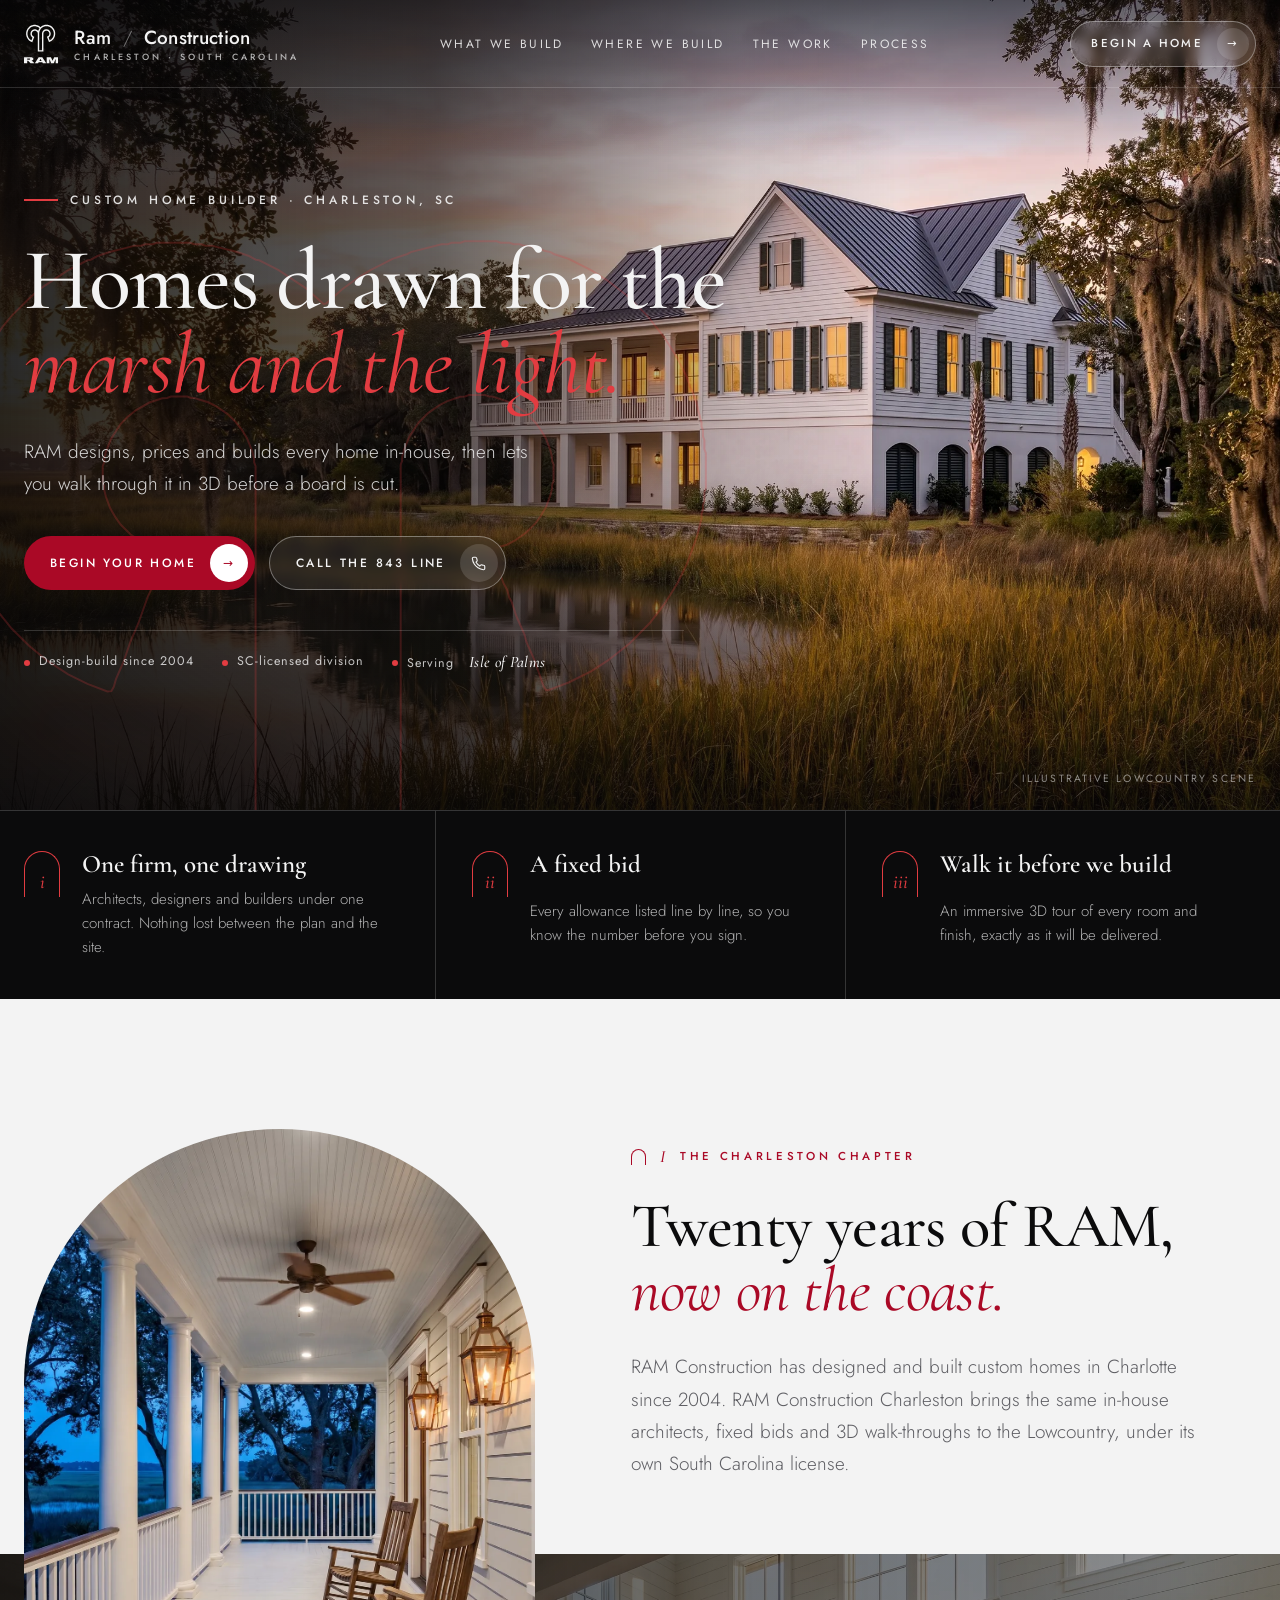
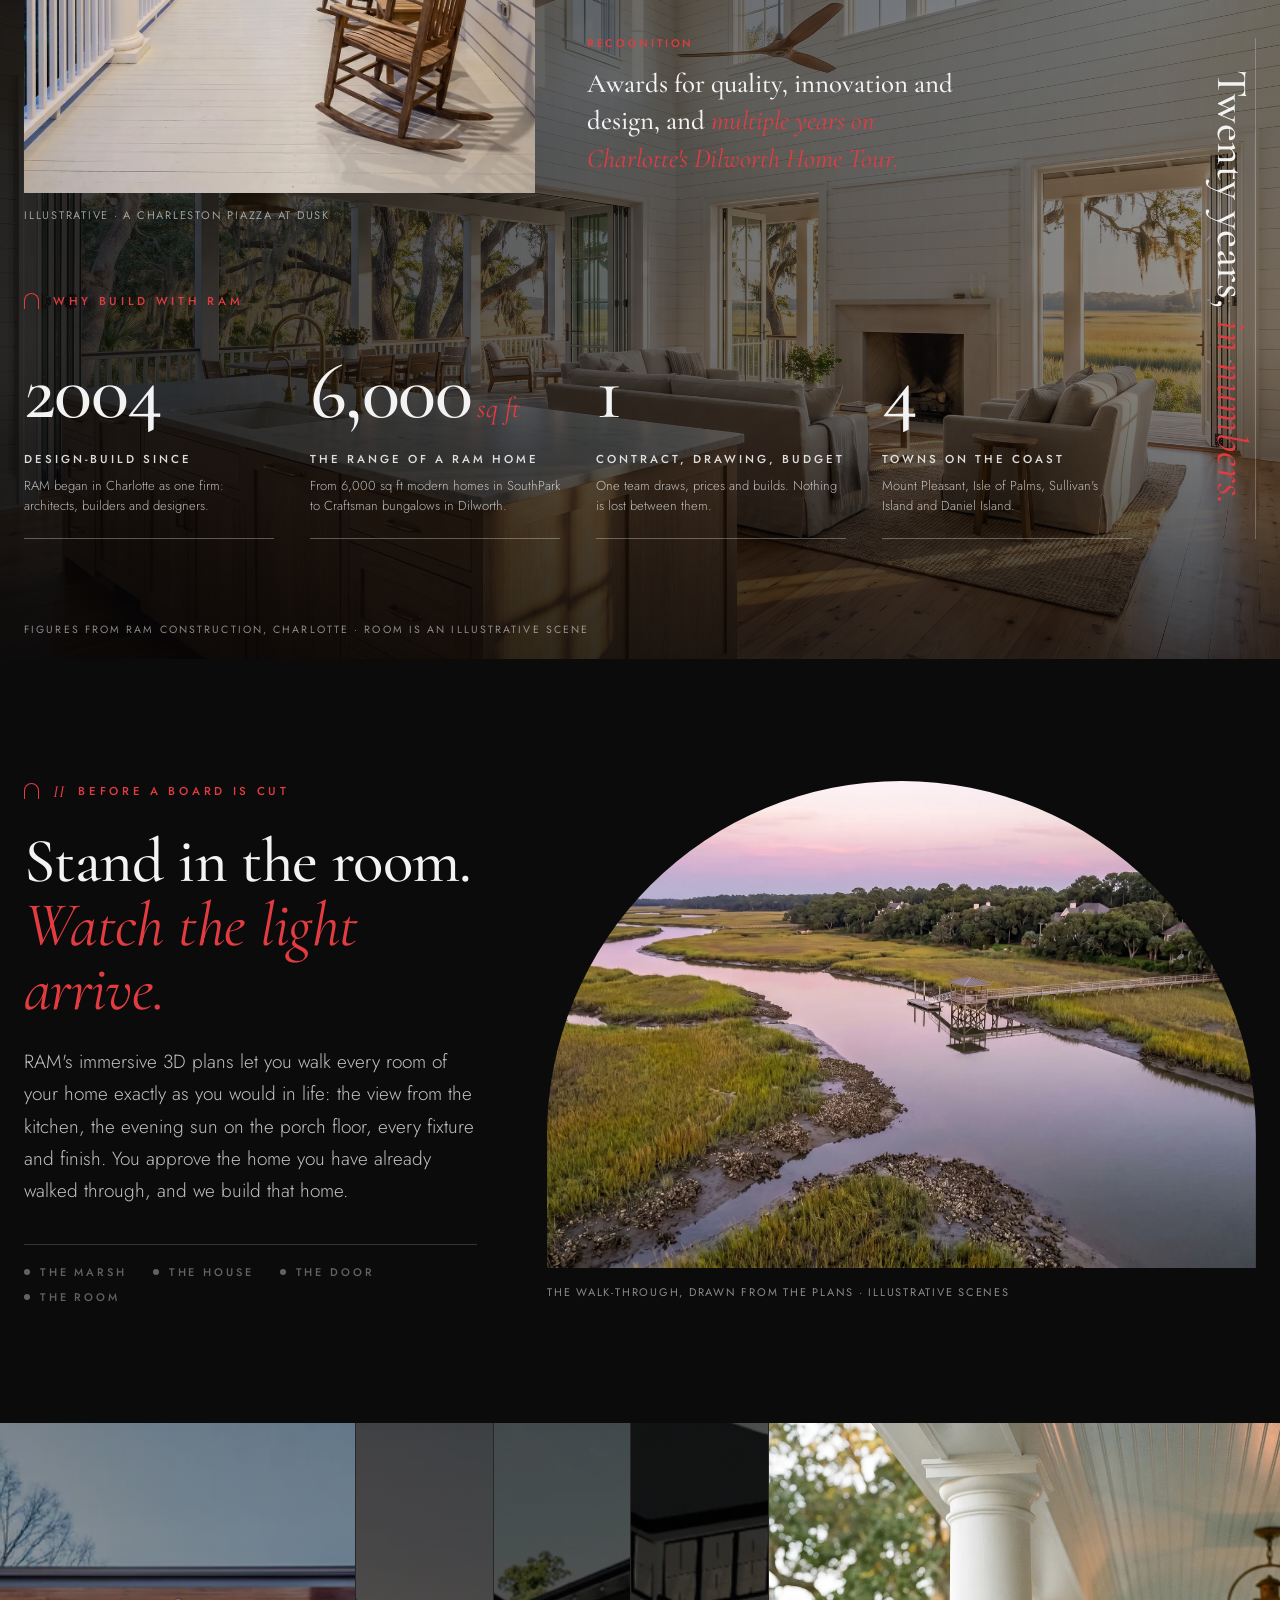
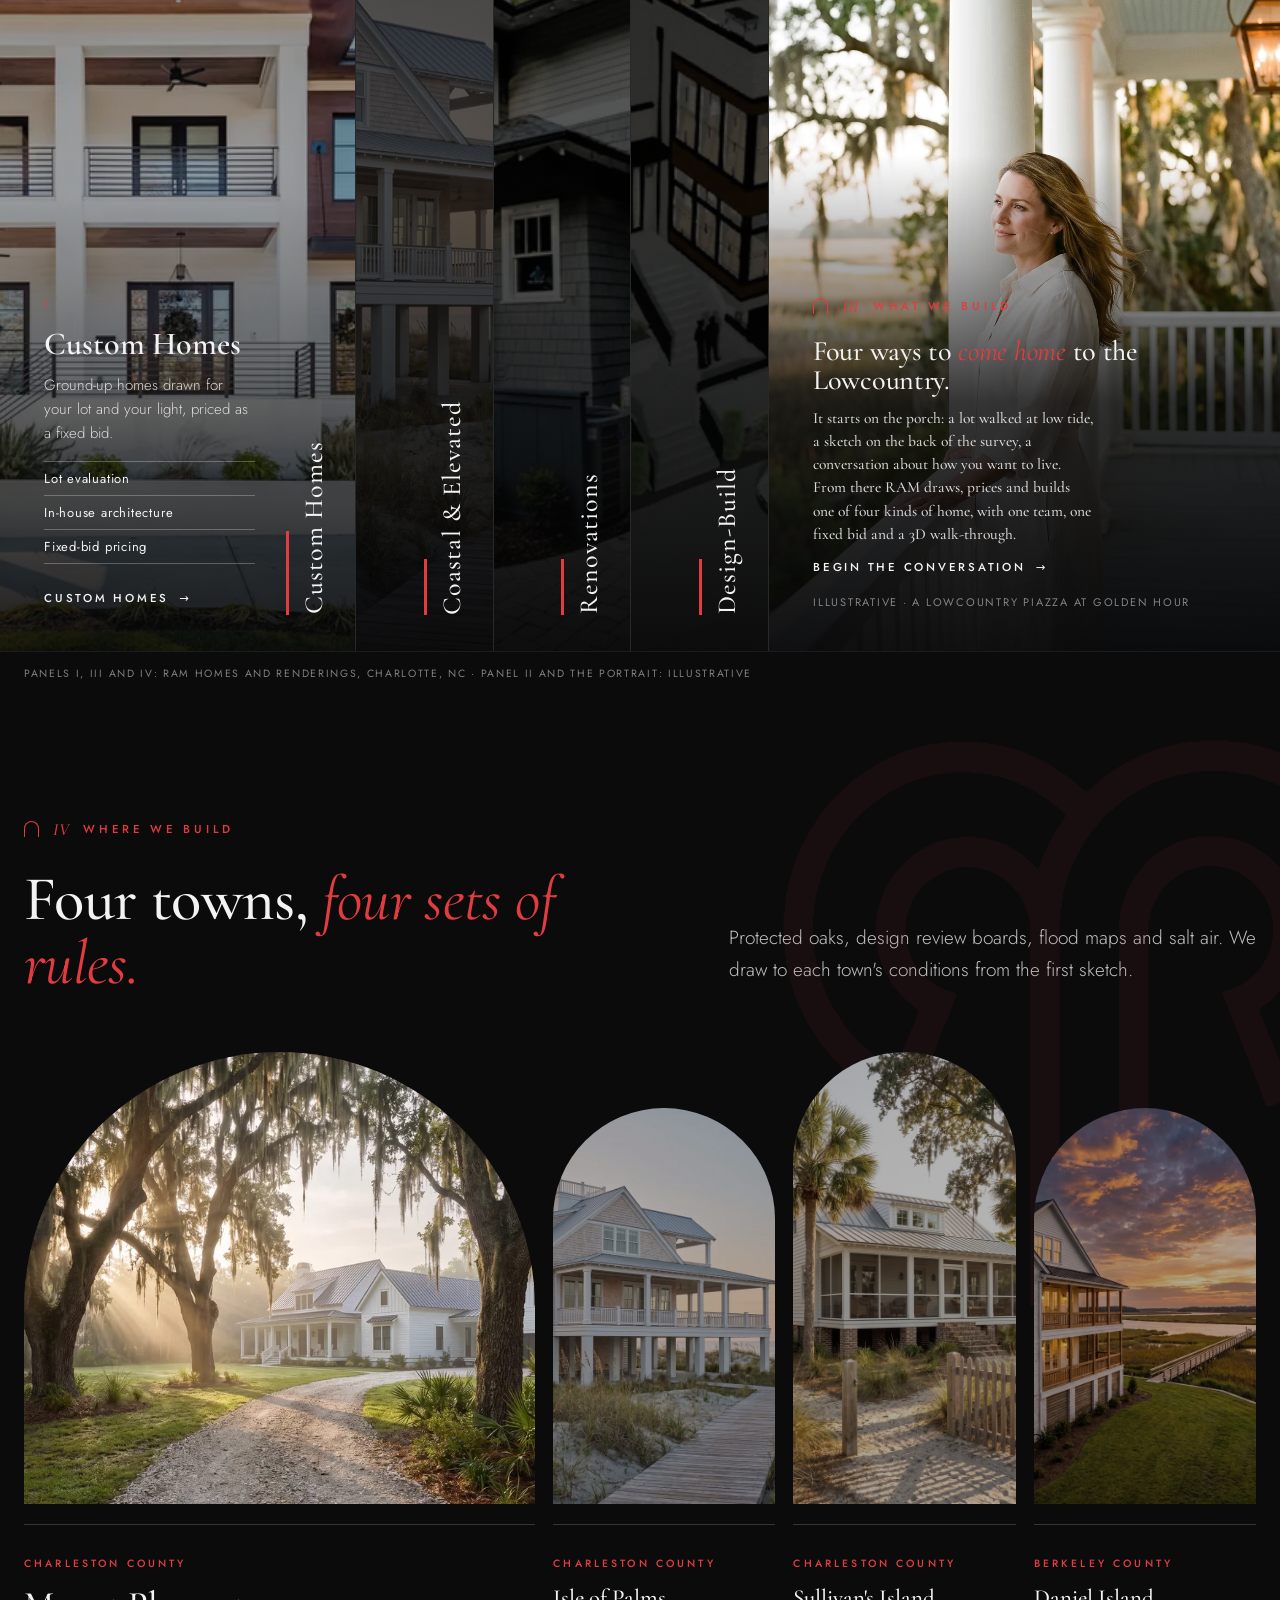
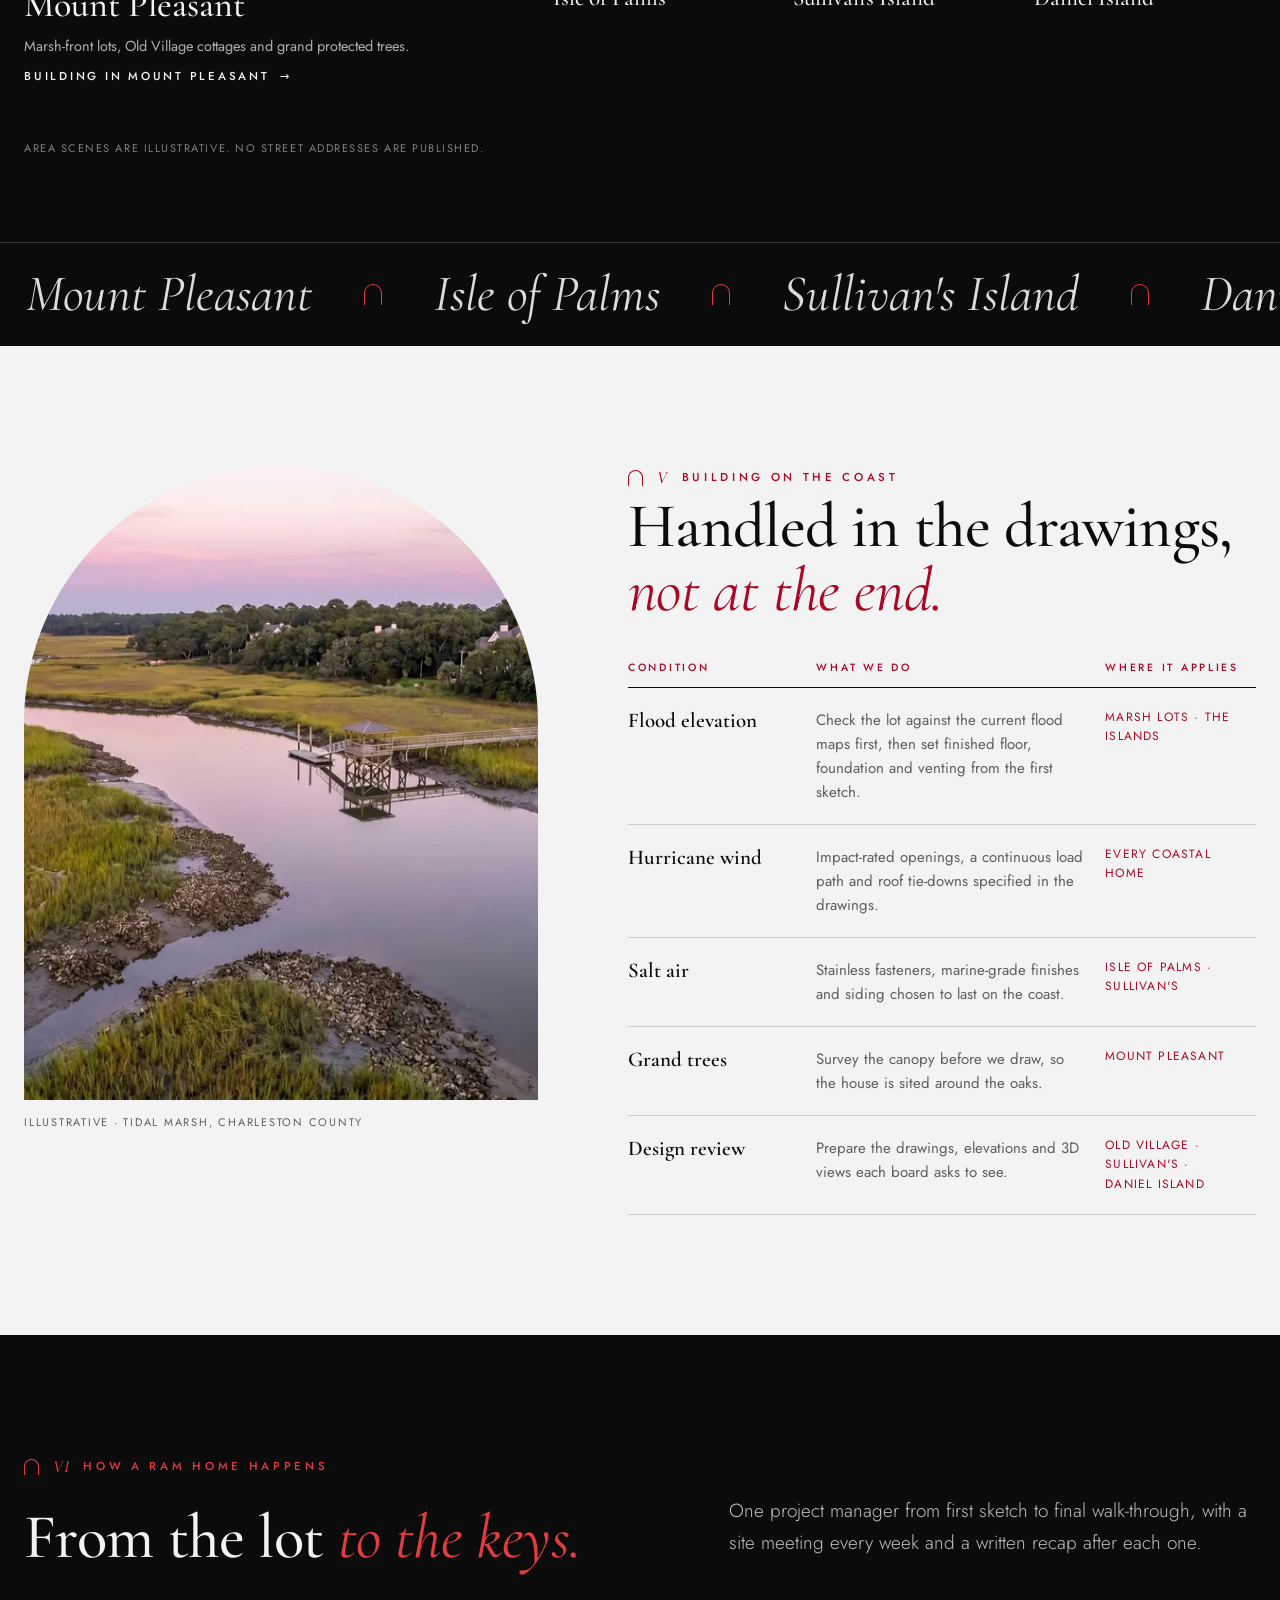
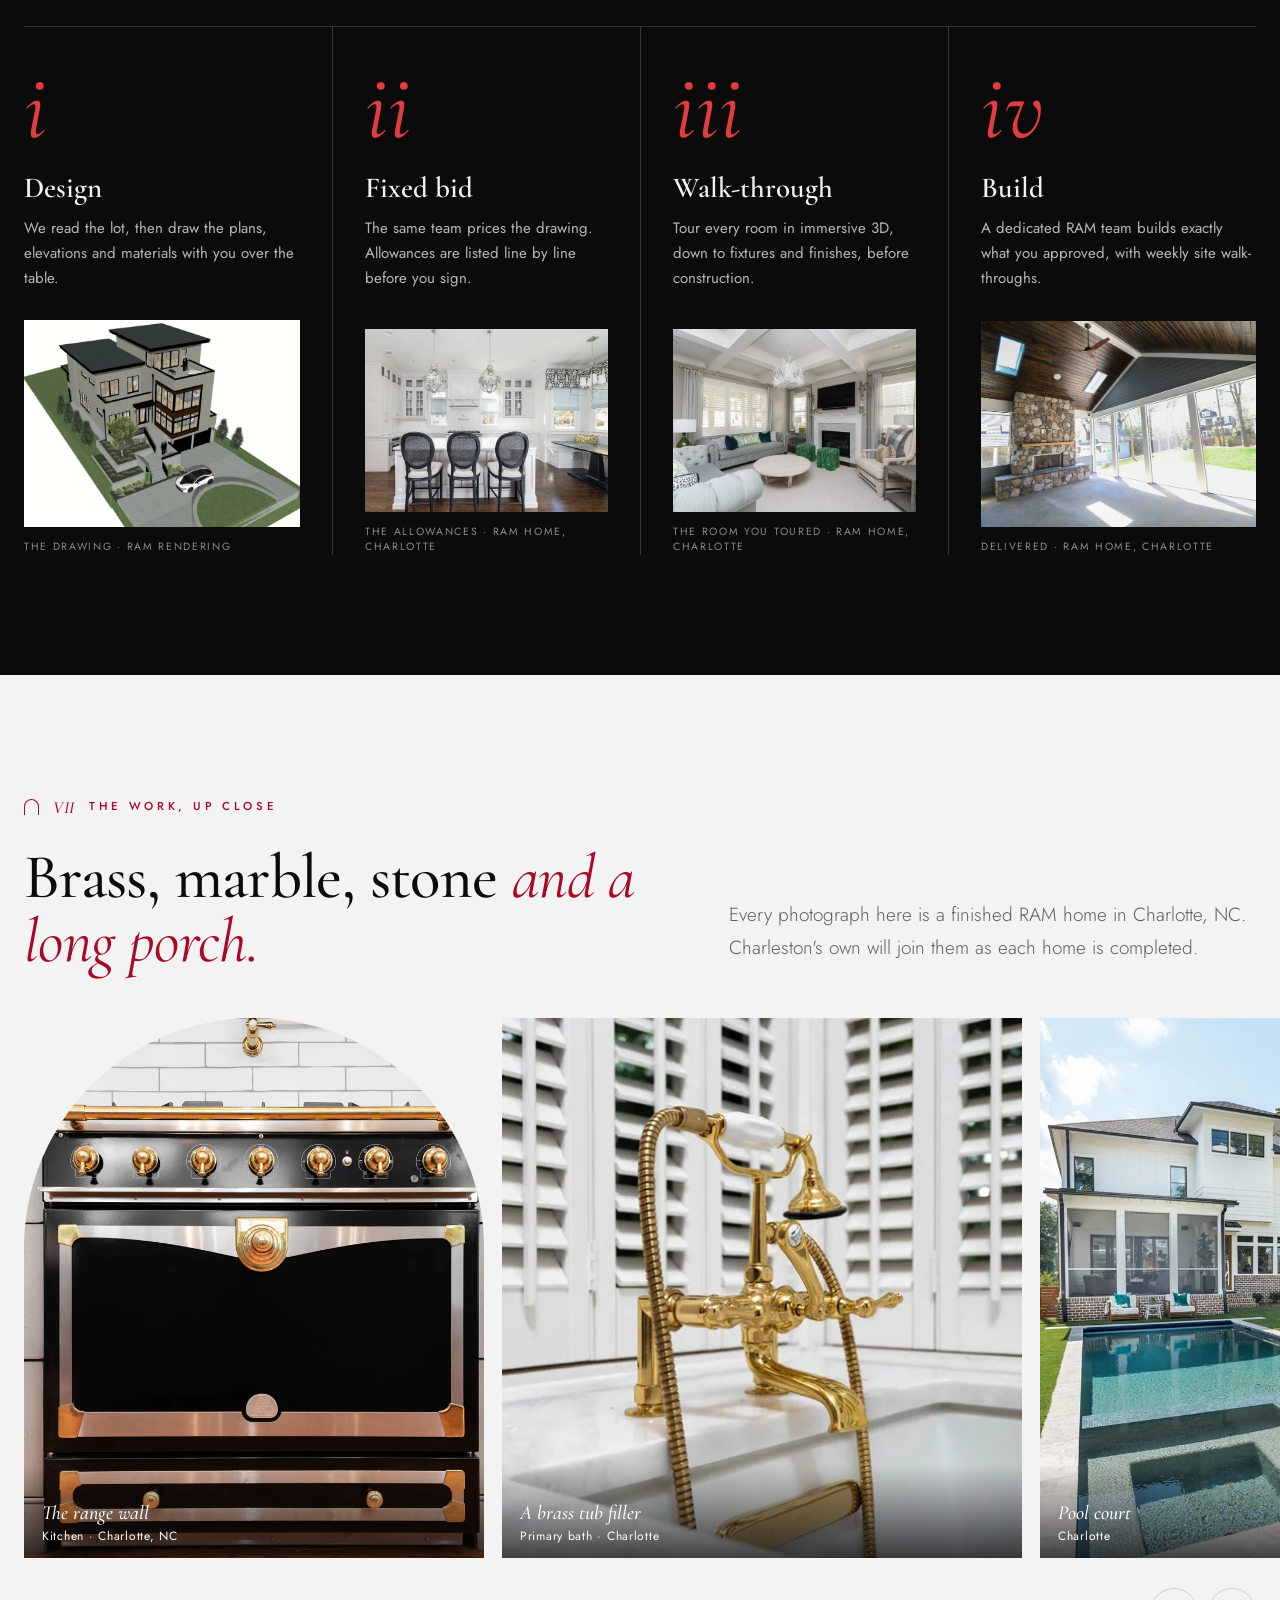
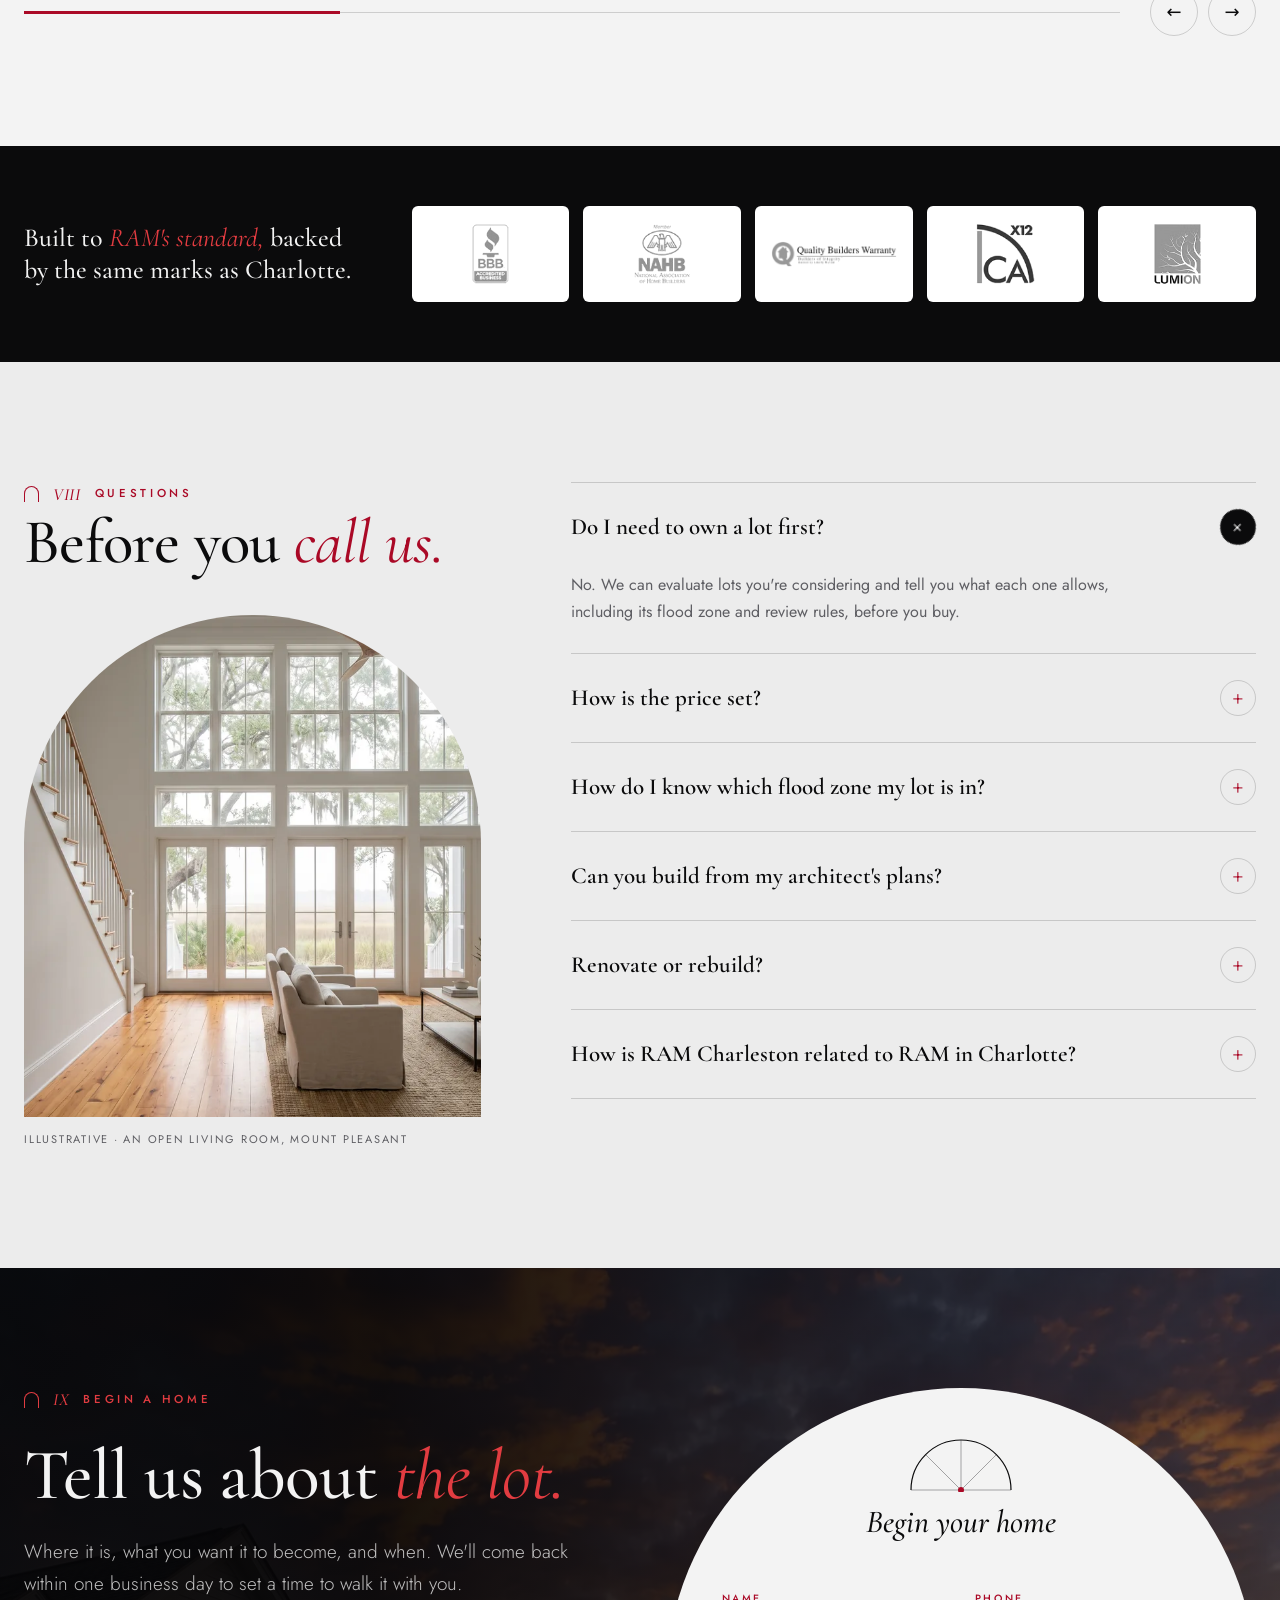
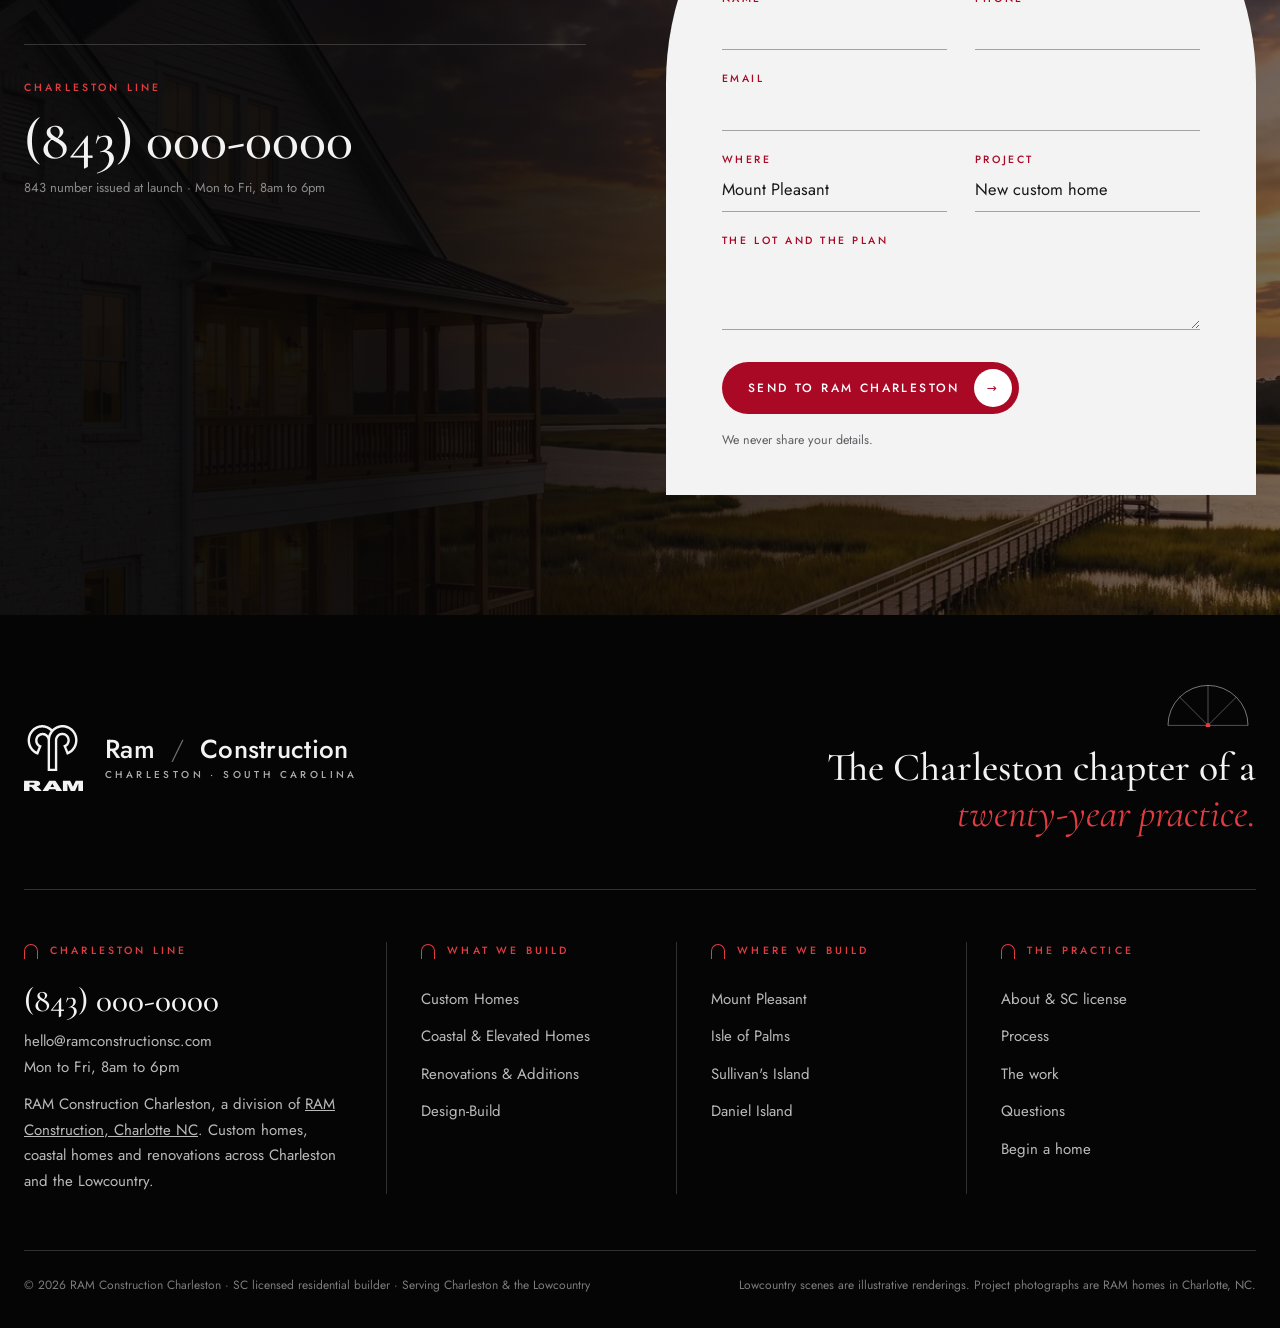
==== index.html @ 656df11b "Revert pass 10: the three-column ledger under the hero is back (pass 09 design)" ====
<!doctype html>
<html lang="en">
<head>
<meta charset="utf-8">
<meta name="viewport" content="width=device-width, initial-scale=1">
<title>Custom Home Builder in Charleston, SC | RAM Construction Charleston</title>
<meta name="description" content="RAM Construction Charleston designs, prices and builds custom homes in-house for Mount Pleasant, Isle of Palms, Sullivan's Island and Daniel Island. Fixed bids and a 3D walk-through before we build.">
<meta property="og:title" content="RAM Construction Charleston · Custom homes drawn for the Lowcountry">
<meta property="og:image" content="img/w/hero-lowcountry-custom-home-marsh-golden-hour-2400.webp">
<link rel="icon" href="img/brand/ram-logo--bw.svg">
<link rel="preconnect" href="https://fonts.googleapis.com">
<link rel="preconnect" href="https://fonts.gstatic.com" crossorigin>
<link href="https://fonts.googleapis.com/css2?family=Cormorant+Garamond:ital,wght@0,500;0,600;1,400;1,500&family=Jost:wght@300;400;500;600&display=swap" rel="stylesheet">
<link rel="preload" as="image" href="img/w/hero-lowcountry-custom-home-marsh-golden-hour-2400.webp" media="(min-width: 800px)">
<script>document.documentElement.classList.add('js')</script>
<style>
/* ── Fanlight II · The Arcade · RAM Construction Charleston (Black + Amber Red) ─────────── */
:root{
  --black:#0B0B0C;
  --black-night:#050506;
  --red:#AA0926;
  --amber:#E23C41;
  --tint:#ECECEC;
  --alabaster:#F3F3F3;
  --ink:#040406;
  --text:#18181A;
  --muted:#5E5E63;
  --rule:rgba(11,11,12,.16);
  --rule-lt:rgba(243,243,243,.18);
  --serif:'Cormorant Garamond',Georgia,serif;
  --sans:'Jost',system-ui,sans-serif;
  --arch:9999px 9999px 0 0;
  --ease:cubic-bezier(.2,.7,.2,1);
  --wrap:min(1320px,calc(100vw - 48px));
}
*{box-sizing:border-box;margin:0;padding:0}
html{scroll-behavior:smooth}
body{background:var(--alabaster);color:var(--text);font:400 17px/1.7 var(--sans);-webkit-font-smoothing:antialiased;overflow-x:hidden}
img{display:block;max-width:100%;height:auto}
a{color:inherit;text-decoration:none}
.wrap{width:var(--wrap);margin-inline:auto}
em,.it{font-family:var(--serif);font-style:italic;font-weight:400}
.arch{border-radius:var(--arch);overflow:hidden;background:#111}
.arch img{width:100%;height:100%;object-fit:cover}

/* folio eyebrow: roman numeral + arch mark */
.eyebrow{display:inline-flex;align-items:center;gap:14px;font:500 11.5px/1 var(--sans);letter-spacing:.32em;text-transform:uppercase;color:var(--red)}
.eyebrow i{font:italic 500 17px/1 var(--serif);letter-spacing:.04em;color:inherit}
.eyebrow::before{content:"";width:13px;height:15px;border:1.5px solid currentColor;border-bottom:0;border-radius:var(--arch)}
.on-dark .eyebrow{color:var(--amber)}
.h2{font:500 clamp(40px,4.9vw,70px)/1.02 var(--serif);letter-spacing:-.01em;color:var(--black)}
.h2 em{color:var(--red)}
.on-dark .h2{color:var(--alabaster)}
.on-dark .h2 em{color:var(--amber)}
.lede{font:300 19px/1.7 var(--sans);color:var(--muted);max-width:52ch}
.on-dark .lede{color:rgba(243,243,243,.78)}
.cap{font:400 11px/1.5 var(--sans);letter-spacing:.16em;text-transform:uppercase;color:var(--muted);margin-top:14px}
.on-dark .cap{color:rgba(243,243,243,.55)}
.sec-head{display:grid;grid-template-columns:1.1fr .9fr;gap:60px;align-items:end;margin-bottom:56px}
.sec-head .h2{margin-top:22px}
.sec-head .lede{justify-self:end;padding-bottom:10px}

/* buttons: pills with a round icon disc */
.btn{display:inline-flex;align-items:center;gap:14px;border-radius:999px;padding:7px 7px 7px 26px;font:500 12px/1 var(--sans);letter-spacing:.2em;text-transform:uppercase;transition:background .35s var(--ease),color .35s var(--ease),border-color .35s var(--ease)}
.btn .disc{display:grid;place-items:center;width:38px;height:38px;border-radius:50%;transition:transform .35s var(--ease)}
.btn:hover .disc{transform:translateX(3px) rotate(-45deg)}
.btn-red{background:var(--red);color:#fff}
.btn-red .disc{background:#fff;color:var(--red)}
.btn-red:hover{background:var(--black)}
.btn-red:hover .disc{color:var(--black)}
.btn-glass{background:rgba(243,243,243,.08);color:var(--alabaster);border:1px solid rgba(243,243,243,.38);backdrop-filter:blur(6px)}
.btn-glass .disc{background:rgba(243,243,243,.14)}
.btn-glass:hover{background:rgba(243,243,243,.18)}
.more{display:inline-flex;align-items:center;gap:10px;font:500 11.5px/1 var(--sans);letter-spacing:.24em;text-transform:uppercase;color:var(--black)}
.more span{transition:transform .3s var(--ease)}
.more:hover span{transform:translateX(4px)}
.on-dark .more{color:var(--alabaster)}

/* ── masthead header: lockup left, nav centre, line + door right; alabaster on scroll ─── */
.hdr{position:fixed;inset:0 0 auto;z-index:50;color:var(--alabaster);transition:background .45s var(--ease),color .45s var(--ease)}
.hdr::before{content:"";position:absolute;inset:0 0 -70px;background:linear-gradient(rgba(5,5,6,.6),transparent);pointer-events:none;transition:opacity .4s}
.hdr::after{content:"";position:absolute;left:0;right:0;bottom:0;height:1px;background:rgba(243,243,243,.16);transition:background .4s}
.hdr.is-solid{background:rgba(243,243,243,.94);backdrop-filter:blur(12px);color:var(--black)}
.hdr.is-solid::before{opacity:0}
.hdr.is-solid::after{background:var(--rule)}
.hdr-row{position:relative;width:var(--wrap);margin:auto;height:88px;display:grid;grid-template-columns:auto 1fr auto;align-items:center;gap:40px;transition:height .4s var(--ease)}
.hdr.is-solid .hdr-row{height:76px}
.lockup{display:flex;align-items:center;gap:16px;color:inherit}
.lockup .mark{height:42px;width:calc(42px * .82);flex:none;fill:currentColor;transition:height .4s var(--ease),width .4s var(--ease)}
.hdr.is-solid .lockup .mark{height:36px;width:calc(36px * .82)}
.lockup .wm{display:flex;flex-direction:column;gap:5px}
.lockup .wm b{font:500 19px/1 var(--sans);letter-spacing:.01em;white-space:nowrap}
.lockup .wm b i{font-style:normal;font-weight:300;opacity:.45;margin:0 .3em}
.lockup .wm small{font:500 9px/1 var(--sans);letter-spacing:.34em;text-transform:uppercase;opacity:.7}
.hdr-nav{display:flex;justify-content:center;gap:34px}
.hdr-nav a{font:400 12px/1 var(--sans);letter-spacing:.2em;text-transform:uppercase;opacity:.88;position:relative;padding:9px 0;white-space:nowrap}
.hdr-nav a::after{content:"";position:absolute;left:0;right:0;bottom:0;height:1px;background:var(--amber);transform:scaleX(0);transform-origin:left;transition:transform .35s var(--ease)}
.hdr-nav a:hover::after{transform:scaleX(1)}
.hdr-cta{display:flex;align-items:center;gap:28px}
.hdr-tel{font:italic 500 21px/1 var(--serif);letter-spacing:.01em;opacity:.92}
.hdr .btn{padding:6px 6px 6px 20px;font-size:11.5px}
.hdr .btn .disc{width:32px;height:32px}
.hdr.is-solid .btn-glass{background:var(--red);color:#fff;border-color:var(--red)}
.hdr.is-solid .btn-glass .disc{background:#fff;color:var(--red)}
.hdr-m{display:none}

/* ── hero ────────────────────────────────────────────────────────────── */
.hero{position:relative;min-height:max(90vh,720px);display:flex;align-items:flex-end;color:var(--alabaster);overflow:hidden;background:var(--black-night)}
.hero-img{position:absolute;inset:0}
.hero-img img{width:100%;height:100%;object-fit:cover;object-position:62% 50%;transform:scale(1.06);animation:drift 28s ease-out forwards}
@keyframes drift{to{transform:scale(1)}}
.hero::after{content:"";position:absolute;inset:0;background:
  linear-gradient(90deg,rgba(5,5,6,.86) 0%,rgba(5,5,6,.62) 34%,rgba(5,5,6,.12) 58%,rgba(5,5,6,0) 70%),
  linear-gradient(0deg,rgba(5,5,6,.66),rgba(5,5,6,0) 42%)}
.hero-horn{position:absolute;left:-4%;bottom:-16%;width:min(760px,60vw);color:var(--amber);opacity:.22;z-index:1;pointer-events:none}
.hero-horn use{fill:none;stroke:currentColor;stroke-width:1.4;vector-effect:non-scaling-stroke}
.js .hero-horn use{stroke-dasharray:2600;stroke-dashoffset:2600;animation:draw 4.2s .6s var(--ease) forwards}
@keyframes draw{to{stroke-dashoffset:0}}
.hero-in{position:relative;z-index:2;width:var(--wrap);margin:auto;padding:150px 0 96px}
.kicker{display:flex;align-items:center;gap:12px;font:500 12px/1.5 var(--sans);letter-spacing:.32em;text-transform:uppercase;color:rgba(243,243,243,.9);margin-bottom:30px}
.kicker::before{content:"";flex:none;width:34px;height:2px;background:var(--amber)}
.hero h1{font:500 clamp(52px,6.8vw,106px)/.97 var(--serif);letter-spacing:-.015em}
.hero h1 em{color:var(--amber);font-weight:400}
.w{display:inline-block}
.js .w{opacity:0;transform:translateY(.45em);animation:rise 1.1s var(--ease) forwards}
@keyframes rise{to{opacity:1;transform:none}}
.hero .lede{margin-top:28px;color:rgba(243,243,243,.86);max-width:46ch}
.hero-cta{display:flex;gap:14px;flex-wrap:wrap;margin-top:36px}
.chips{display:flex;flex-wrap:wrap;gap:10px 28px;margin-top:40px;padding-top:22px;border-top:1px solid var(--rule-lt);max-width:660px}
.chips li{list-style:none;font:400 12.5px/1.4 var(--sans);letter-spacing:.08em;color:rgba(243,243,243,.8);display:flex;align-items:baseline;gap:9px}
.chips li::before{content:"";width:6px;height:6px;border-radius:50%;background:var(--amber);align-self:center}
.cyc{display:inline-grid;margin-left:6px}
.cyc b{grid-area:1/1;font:italic 500 16px/1.2 var(--serif);letter-spacing:.02em;color:var(--alabaster);transition:opacity .45s var(--ease),transform .45s var(--ease)}
.cyc b.out{opacity:0;transform:translateY(-.5em)}
.cyc b.in{opacity:0;transform:translateY(.5em);transition:none}
.hero-note{position:absolute;right:24px;bottom:26px;z-index:2;font:400 10.5px/1 var(--sans);letter-spacing:.2em;text-transform:uppercase;color:rgba(243,243,243,.55)}

/* ── the ledger welded to the hero base: three facts, hairlines, no boxes ─────────── */
.ledger{background:var(--black);color:var(--alabaster);border-top:1px solid var(--rule-lt)}
.ledger-row{display:grid;grid-template-columns:repeat(3,1fr)}
.ledger-item{padding:40px 40px 40px 36px;display:grid;grid-template-columns:auto 1fr;gap:8px 22px;border-left:1px solid var(--rule-lt)}
.ledger-item:first-child{border-left:0;padding-left:0}
.ledger-item .mk{grid-row:span 2;width:36px;height:46px;border:1px solid var(--amber);border-bottom:0;border-radius:var(--arch);display:grid;place-items:end center;padding-bottom:6px;font:italic 500 19px/1 var(--serif);color:var(--amber)}
.ledger-item h3{font:600 25px/1.1 var(--serif);color:var(--alabaster)}
.ledger-item p{font:300 15px/1.6 var(--sans);color:rgba(243,243,243,.72)}

/* ── the chapter: the piazza hangs from the alabaster into the open-room band ── */
.chapter{background:var(--alabaster);position:relative}
.chapter-top{padding:130px 0 0}
.chapter-grid{display:grid;grid-template-columns:.9fr 1.1fr;gap:96px;align-items:start}
.chapter-art{position:relative;z-index:3;margin:0 0 -270px}
.chapter-art .arch{aspect-ratio:3/3.9}
.chapter-art .cap{color:rgba(243,243,243,.6)}
.chapter-copy{padding-top:16px;padding-bottom:70px}
.chapter .h2{margin:22px 0 28px}

/* ── the band: recognition, four figures and a vertical title on an open room ─── */
.chapter-band{position:relative;color:var(--alabaster);background:var(--black-night);overflow:hidden}
.band-img{position:absolute;inset:0}
.band-img img{width:100%;height:100%;object-fit:cover;object-position:60% 62%}
.chapter-band::after{content:"";position:absolute;inset:0;background:linear-gradient(90deg,rgba(5,5,6,.82) 0%,rgba(5,5,6,.6) 48%,rgba(5,5,6,.42) 100%),linear-gradient(0deg,rgba(5,5,6,.55),rgba(5,5,6,0) 45%)}
.band-in{position:relative;z-index:2;width:var(--wrap);margin:auto;display:grid;grid-template-columns:.9fr 1.1fr auto;grid-template-rows:auto auto;gap:0 70px;padding:84px 0 120px}
.band-pull{grid-column:2;grid-row:1;margin-left:26px;padding-bottom:112px;max-width:30ch;font:500 clamp(24px,2.1vw,30px)/1.4 var(--serif);color:var(--alabaster)}
.band-pull em{color:var(--amber)}
.band-pull span{display:block;font:500 11px/1 var(--sans);letter-spacing:.24em;text-transform:uppercase;color:var(--amber);margin-bottom:16px}
.band-figs{grid-column:1/3;grid-row:2;min-width:0}
.band-figs .eyebrow{margin-bottom:44px}
.figs{display:grid;grid-template-columns:repeat(4,1fr);gap:44px 36px}
.fig{padding-bottom:22px;border-bottom:1px solid rgba(243,243,243,.32)}
.fig b{display:block;font:500 clamp(58px,6.2vw,94px)/1 var(--serif);letter-spacing:-.02em;color:var(--alabaster);white-space:nowrap}
.fig b i{font:italic 400 .36em/1 var(--serif);color:var(--amber);margin-left:.22em;letter-spacing:0}
.fig span{display:block;margin-top:18px;font:500 11.5px/1.5 var(--sans);letter-spacing:.26em;text-transform:uppercase;color:rgba(243,243,243,.9)}
.fig small{display:block;margin-top:8px;font:300 13px/1.55 var(--sans);color:rgba(243,243,243,.74)}
.numbers-title{grid-column:3;grid-row:1/3;display:flex;align-items:center;justify-content:center;writing-mode:vertical-rl;transform:rotate(180deg);padding-left:6px;border-right:1px solid rgba(243,243,243,.25)}
.numbers-title p{font:500 clamp(34px,3.4vw,50px)/1.08 var(--serif);letter-spacing:.01em;color:var(--alabaster);max-height:100%;text-align:center}
.numbers-title p em{color:var(--amber)}
.numbers-src{position:absolute;left:calc((100vw - var(--wrap))/2);bottom:24px;z-index:2;font:400 10.5px/1 var(--sans);letter-spacing:.2em;text-transform:uppercase;color:rgba(243,243,243,.55)}

/* ── services · the arcade on the tint ───────────────────────────────── */
.services{background:var(--black);padding:0;position:relative}
.svc-acc{display:flex;height:clamp(640px,92svh,920px);background:var(--black);overflow:hidden}
.svc-pane{position:relative;flex:1;min-width:0;overflow:hidden;border-left:1px solid rgba(243,243,243,.12);transition:flex 1.1s var(--ease);color:var(--alabaster);display:block}
.svc-pane:first-child{border-left:0}
.svc-pane.is-open{flex:2.6}
.svc-pane>img{position:absolute;inset:0;width:100%;height:100%;object-fit:cover;filter:brightness(.42) saturate(.85);transform:scale(1.06);transition:filter .9s var(--ease),transform 1.4s var(--ease)}
.svc-pane.is-open>img{filter:brightness(.8) saturate(1);transform:scale(1)}
.svc-pane::after{content:"";position:absolute;inset:0;background:linear-gradient(0deg,rgba(5,5,6,.88) 0%,rgba(5,5,6,.2) 55%,rgba(5,5,6,.3) 100%);pointer-events:none}
.svc-tag{position:absolute;right:28px;top:32px;bottom:36px;z-index:2;display:flex;align-items:flex-end;gap:12px;pointer-events:none}
.svc-tag::before{content:"";width:3px;height:56px;background:var(--amber);align-self:flex-end;transition:height .5s var(--ease)}
.svc-pane.is-open .svc-tag::before{height:84px}
.svc-tag b{writing-mode:vertical-rl;transform:rotate(180deg);font:500 26px/1 var(--serif);letter-spacing:.04em;white-space:nowrap;color:var(--alabaster)}
.svc-body{position:absolute;left:44px;right:100px;bottom:40px;z-index:2;max-width:360px;opacity:0;transform:translateY(14px);transition:opacity .55s var(--ease) .3s,transform .55s var(--ease) .3s}
.svc-pane.is-open .svc-body{opacity:1;transform:none}
.svc-body .n{font:italic 500 15px/1 var(--serif);color:var(--amber)}
.svc-body h3{font:600 32px/1.1 var(--serif);margin-top:10px}
.svc-body p{font:300 15px/1.6 var(--sans);color:rgba(243,243,243,.84);margin:12px 0 16px}
.svc-body ul{list-style:none;border-top:1px solid rgba(243,243,243,.28);margin-bottom:18px}
.svc-body li{font:400 13px/1 var(--sans);letter-spacing:.06em;padding:10px 0;border-bottom:1px solid rgba(243,243,243,.28)}
.svc-body .more{color:var(--alabaster)}
.svc-face{position:relative;flex:0 0 40%;margin:0;overflow:hidden;color:var(--alabaster);border-left:1px solid rgba(243,243,243,.12)}
.svc-face>img{position:absolute;inset:0;width:100%;height:100%;object-fit:cover;object-position:50% 0%}
.svc-face::after{content:"";position:absolute;inset:0;background:linear-gradient(0deg,rgba(5,5,6,.95) 0%,rgba(5,5,6,.8) 30%,rgba(5,5,6,.35) 46%,rgba(5,5,6,0) 60%)}
.svc-face figcaption{position:absolute;left:44px;right:44px;bottom:40px;z-index:2}
.svc-face .h2{font-size:clamp(28px,2.2vw,32px);margin:14px 0 12px;color:var(--alabaster)}
.svc-face .h2 em{color:var(--amber)}
.svc-face .eyebrow{color:var(--amber)}
.svc-face p{font:500 15.5px/1.5 var(--serif);color:rgba(243,243,243,.88);max-width:40ch}
.svc-face .more{color:var(--alabaster);margin-top:16px}
.svc-face .cap{display:block;margin-top:14px;color:rgba(243,243,243,.5)}
.svc-src{margin:0;padding:14px 24px 16px;font:400 10.5px/1.5 var(--sans);letter-spacing:.16em;text-transform:uppercase;color:rgba(243,243,243,.5);border-top:1px solid rgba(243,243,243,.08)}

/* ── the window · a walk-through drawn in four beats (black) ─────────── */
.window{background:var(--black);padding:120px 0;color:var(--alabaster);position:relative;overflow:hidden}
.window-grid{display:grid;grid-template-columns:.78fr 1.22fr;gap:70px;align-items:center}
.window .h2{margin:22px 0 24px}
.beats{list-style:none;display:flex;flex-wrap:wrap;gap:14px 26px;margin-top:36px;padding-top:22px;border-top:1px solid var(--rule-lt)}
.beats li{font:500 11px/1 var(--sans);letter-spacing:.26em;text-transform:uppercase;color:rgba(243,243,243,.38);display:flex;align-items:center;gap:10px}
.beats li::before{content:"";width:6px;height:6px;border-radius:50%;background:currentColor}
.pane{margin:0}
.pane-arch{position:relative;aspect-ratio:16/11;border-radius:var(--arch);overflow:hidden;background:#000;isolation:isolate}
.pane-arch .beat,.pane-arch .doors,.pane-arch .dip,.pane-video{position:absolute;inset:0}
.pane-arch .beat img{width:100%;height:100%;object-fit:cover}
.beat{opacity:0;will-change:transform,opacity}
.b-marsh{opacity:1;transform-origin:50% 55%}
.b-marsh img{object-position:50% 48%}
.b-house{transform-origin:64% 46%}
.b-house img{object-position:62% 50%}
.b-room{transform-origin:50% 55%}
.b-room img{object-position:55% 50%}
.doors{opacity:0;display:flex}
.doors span{flex:1;background:linear-gradient(90deg,#0a0a0b,#17171a);position:relative}
.doors .dl{box-shadow:inset -1px 0 0 rgba(226,60,65,.75)}
.doors .dr{box-shadow:inset 1px 0 0 rgba(226,60,65,.75)}
.doors span::after{content:"";position:absolute;top:50%;width:3px;height:46px;margin-top:-23px;border-radius:2px;background:rgba(243,243,243,.3)}
.doors .dl::after{right:18px}.doors .dr::after{left:18px}
.dip{background:#000;opacity:0;pointer-events:none}
.pane-video{width:100%;height:100%;object-fit:cover;opacity:0;transition:opacity .8s}
.pane.has-video .pane-video{opacity:1}
.pane.has-video .beat,.pane.has-video .doors,.pane.has-video .dip{display:none}
.pane .cap{margin-top:16px}
/* the sequence, 16 s: the marsh opens · push in to the house · the door · the room */
.js .b-marsh{animation:bMarsh 16s var(--ease) infinite}
.js .b-house{animation:bHouse 16s var(--ease) infinite}
.js .doors{animation:bDoors 16s linear infinite}
.js .doors .dl{animation:bDoorL 16s var(--ease) infinite}
.js .doors .dr{animation:bDoorR 16s var(--ease) infinite}
.js .b-room{animation:bRoom 16s var(--ease) infinite}
.js .dip{animation:bDip 16s linear infinite}
.js .beats li:nth-child(1){animation:beat1 16s linear infinite}
.js .beats li:nth-child(2){animation:beat2 16s linear infinite}
.js .beats li:nth-child(3){animation:beat3 16s linear infinite}
.js .beats li:nth-child(4){animation:beat4 16s linear infinite}
@keyframes bMarsh{0%{opacity:1;transform:scale(1.18)}22%{opacity:1;transform:scale(1)}28%{opacity:0;transform:scale(.98)}100%{opacity:0;transform:scale(.98)}}
@keyframes bHouse{0%,21%{opacity:0;transform:scale(1)}28%{opacity:1}57%{opacity:1;transform:scale(1.48)}62%,100%{opacity:0;transform:scale(1.48)}}
@keyframes bDoors{0%,50%{opacity:0}54%,73%{opacity:1}75%,100%{opacity:0}}
@keyframes bDoorL{0%,61%{transform:translateX(0)}72%,100%{transform:translateX(-102%)}}
@keyframes bDoorR{0%,61%{transform:translateX(0)}72%,100%{transform:translateX(102%)}}
@keyframes bRoom{0%,56%{opacity:0;transform:scale(1)}60%{opacity:1;transform:scale(1)}96%{opacity:1;transform:scale(1.08)}100%{opacity:0;transform:scale(1.08)}}
@keyframes bDip{0%{opacity:1}4%{opacity:0}95%{opacity:0}100%{opacity:1}}
@keyframes beat1{0%,26%{color:var(--amber)}27%,100%{color:rgba(243,243,243,.38)}}
@keyframes beat2{0%,26%{color:rgba(243,243,243,.38)}27%,54%{color:var(--amber)}55%,100%{color:rgba(243,243,243,.38)}}
@keyframes beat3{0%,53%{color:rgba(243,243,243,.38)}54%,71%{color:var(--amber)}72%,100%{color:rgba(243,243,243,.38)}}
@keyframes beat4{0%,71%{color:rgba(243,243,243,.38)}72%,96%{color:var(--amber)}97%,100%{color:rgba(243,243,243,.38)}}

/* ── where we build · the staggered colonnade (black) ────────────────── */
.areas{background:var(--black);padding:120px 0 0;color:var(--alabaster);position:relative;overflow:hidden}
.areas .watermark{position:absolute;right:-120px;top:40px;width:620px;color:var(--amber);opacity:.06}
.acc{display:flex;gap:18px;align-items:stretch;height:640px;position:relative}
.area{flex:1;min-width:0;display:flex;flex-direction:column;position:relative;transition:flex 1.1s var(--ease)}
.area.is-open{flex:2.3}
.area .arch{flex:1;min-height:0;position:relative;transition:margin-top 1.1s var(--ease)}
.area:nth-child(even) .arch{margin-top:56px}
.area.is-open .arch{margin-top:0}
.area .arch img{position:absolute;inset:0;width:100%;height:100%;object-fit:cover;transition:transform 1.4s var(--ease),filter .9s var(--ease)}
.area:not(.is-open) .arch img{filter:brightness(.7) saturate(.85)}
.area:hover .arch img{transform:scale(1.04)}
.area-meta{padding:22px 0 0;border-top:1px solid var(--rule-lt);margin-top:20px;height:168px;overflow:hidden}
.area-meta small{font:500 10.5px/1 var(--sans);letter-spacing:.3em;text-transform:uppercase;color:var(--amber)}
.area h3{font:500 36px/1.05 var(--serif);margin:10px 0 0;transition:font-size .7s var(--ease)}
.area:not(.is-open) h3{font-size:23px}
.area p{font-size:14.5px;line-height:1.6;color:rgba(243,243,243,.7);margin-top:10px}
.area .more{margin-top:14px}
.area p,.area .more{opacity:0;transform:translateY(8px);transition:opacity .6s var(--ease) .3s,transform .6s var(--ease) .3s}
.area:not(.is-open) p,.area:not(.is-open) .more{height:0;margin:0;overflow:hidden}
.area.is-open p,.area.is-open .more{opacity:1;transform:none}
.area-note{margin-top:48px;font:400 11px/1.6 var(--sans);letter-spacing:.14em;text-transform:uppercase;color:rgba(243,243,243,.5)}
.marquee{margin-top:84px;border-top:1px solid var(--rule-lt);padding:26px 0;overflow:hidden;white-space:nowrap}
.marquee-track{display:inline-flex;animation:slide 52s linear infinite}
.marquee span{font:italic 400 clamp(34px,4vw,56px)/1 var(--serif);color:rgba(243,243,243,.9);padding:0 26px;display:inline-flex;align-items:center;gap:52px}
.marquee span::after{content:"";width:16px;height:20px;border:1.5px solid var(--amber);border-bottom:0;border-radius:var(--arch)}
@keyframes slide{to{transform:translateX(-50%)}}

/* ── coast (depth) ──────────────────────────────────────────────────── */
.coast{padding:120px 0;background:var(--alabaster)}
.coast-grid{display:grid;grid-template-columns:.9fr 1.1fr;gap:90px;align-items:start}
.coast-img{position:sticky;top:120px}
.coast-img .arch{aspect-ratio:3/3.7}
.ctable{width:100%;border-collapse:collapse;margin-top:40px}
.ctable th{text-align:left;font:500 10.5px/1 var(--sans);letter-spacing:.26em;text-transform:uppercase;color:var(--red);padding:0 0 14px;border-bottom:1px solid var(--black)}
.ctable td{padding:20px 16px 20px 0;border-bottom:1px solid var(--rule);vertical-align:top;font-size:15px;line-height:1.6;color:var(--muted)}
.ctable td:first-child{font:600 21px/1.2 var(--serif);color:var(--black);width:30%}
.ctable td:last-child{font-size:12px;letter-spacing:.1em;text-transform:uppercase;color:var(--red);width:24%}

/* ── process · four ruled columns, a photograph under each (black) ────── */
.process{background:var(--black);padding:120px 0;color:var(--alabaster)}
.steps{display:grid;grid-template-columns:repeat(4,1fr);border-top:1px solid var(--rule-lt)}
.stepc{padding:44px 32px 0 32px;border-left:1px solid var(--rule-lt);display:flex;flex-direction:column}
.stepc:first-child{border-left:0;padding-left:0}
.stepc:last-child{padding-right:0}
.stepc .num{font:italic 400 92px/.8 var(--serif);color:var(--amber)}
.stepc h3{font:600 29px/1.1 var(--serif);margin:28px 0 12px}
.stepc p{font-size:15px;line-height:1.65;color:rgba(243,243,243,.74)}
.stepc figure{margin-top:auto;padding-top:30px}
.stepc figure img{aspect-ratio:4/3;object-fit:cover;width:100%}
.stepc figcaption{margin-top:12px;font:400 10.5px/1.5 var(--sans);letter-spacing:.16em;text-transform:uppercase;color:rgba(243,243,243,.55)}

/* ── the work, up close · a slider that bleeds to the right edge ─────── */
.work{padding:120px 0 110px;background:var(--alabaster)}
.work .sec-head{margin-bottom:44px}
.slider{position:relative;margin-right:calc((var(--wrap) - 100vw)/2)}
.track{display:flex;gap:18px;overflow-x:auto;scroll-snap-type:x mandatory;scrollbar-width:none;padding:0 calc((100vw - var(--wrap))/2) 4px 0;cursor:grab;overscroll-behavior-x:contain}
.track::-webkit-scrollbar{display:none}
.track.is-drag{cursor:grabbing;scroll-snap-type:none}
.slide{flex:none;scroll-snap-align:start;height:540px;position:relative;overflow:hidden;background:#111;margin:0}
.slide img{width:100%;height:100%;object-fit:cover;transition:transform 1.4s var(--ease)}
.slide:hover img{transform:scale(1.04)}
.slide figcaption{position:absolute;left:0;right:0;bottom:0;padding:36px 18px 14px;color:#fff;background:linear-gradient(transparent,rgba(5,5,6,.74));font:400 12px/1.35 var(--sans);letter-spacing:.06em}
.slide figcaption b{display:block;font:italic 500 20px/1.2 var(--serif);letter-spacing:0;margin-bottom:3px}
.s-arch{width:460px;border-radius:var(--arch)}
.s-w{width:640px}.s-m{width:520px}.s-t{width:380px}
.slider-ui{display:flex;align-items:center;justify-content:space-between;gap:30px;margin-top:26px;width:var(--wrap)}
.slider-bar{flex:1;height:1px;background:var(--rule);position:relative}
.slider-bar i{position:absolute;left:0;top:-1px;height:3px;width:20%;background:var(--red);transition:left .15s linear}
.slider-nav{display:flex;gap:10px}
.slider-nav button{width:48px;height:48px;border-radius:50%;border:1px solid var(--rule);background:transparent;color:var(--black);font:300 18px/1 var(--sans);cursor:pointer;transition:background .3s,color .3s,border-color .3s}
.slider-nav button:hover{background:var(--black);color:var(--alabaster);border-color:var(--black)}

/* ── credentials ────────────────────────────────────────────────────── */
.creds{background:var(--black);padding:60px 0}
.creds-row{display:grid;grid-template-columns:1.2fr 3fr;gap:50px;align-items:center}
.creds p{font:500 26px/1.25 var(--serif);color:var(--alabaster)}
.creds p em{color:var(--amber)}
.plates{display:grid;grid-template-columns:repeat(5,1fr);gap:14px}
.plates li{list-style:none;background:#fff;border-radius:6px;height:96px;display:grid;place-items:center;padding:16px}
.plates img{height:64px;width:auto;max-width:100%;object-fit:contain}

/* ── FAQ · ruled, no boxes ───────────────────────────────────────────── */
.faq{padding:120px 0;background:var(--tint)}
.faq-grid{display:grid;grid-template-columns:.8fr 1.2fr;gap:90px}
.faq-side .arch{aspect-ratio:3/3.3;margin-top:40px}
.faq details{border-top:1px solid var(--rule)}
.faq details:last-child{border-bottom:1px solid var(--rule)}
.faq summary{list-style:none;cursor:pointer;padding:26px 0;display:flex;justify-content:space-between;gap:24px;align-items:center;font:600 23px/1.25 var(--serif);color:var(--black)}
.faq summary::-webkit-details-marker{display:none}
.faq summary::after{content:"+";flex:none;width:34px;height:34px;border-radius:50%;border:1px solid var(--rule);display:grid;place-items:center;font:300 20px/1 var(--sans);color:var(--red);transition:transform .35s var(--ease),background .35s,color .35s}
.faq details[open] summary::after{transform:rotate(45deg);background:var(--black);color:var(--alabaster);border-color:var(--black)}
.faq .ans{padding:0 60px 28px 0;color:var(--muted);font-size:16px;max-width:62ch}

/* ── the door ───────────────────────────────────────────────────────── */
.door{position:relative;padding:120px 0;color:var(--alabaster);overflow:hidden;background:var(--black-night)}
.door-bg{position:absolute;inset:0}
.door-bg img{width:100%;height:100%;object-fit:cover;object-position:50% 18%}
.door::after{content:"";position:absolute;inset:0;background:linear-gradient(90deg,rgba(5,5,6,.93) 30%,rgba(5,5,6,.55))}
.door-grid{position:relative;z-index:2;display:grid;grid-template-columns:1fr 1.05fr;gap:80px;align-items:stretch}
.door .h2{font-size:clamp(46px,5.6vw,88px);margin:22px 0 24px}
.phone{margin-top:44px;padding-top:26px;border-top:1px solid var(--rule-lt)}
.phone small{font:500 10.5px/1 var(--sans);letter-spacing:.3em;text-transform:uppercase;color:var(--amber)}
.phone a{display:block;font:500 clamp(40px,4.4vw,62px)/1.1 var(--serif);margin-top:10px}
.phone span{font-size:13px;color:rgba(243,243,243,.55)}
.form{background:var(--alabaster);color:var(--text);border-radius:var(--arch);padding:188px 56px 44px;position:relative}
.form-crown{position:absolute;top:44px;left:0;right:0;display:flex;flex-direction:column;align-items:center;gap:14px}
.form-crown svg{width:120px;height:60px}
.form-crown svg line{stroke:rgba(11,11,12,.35)}
.form h3{font:italic 500 32px/1 var(--serif);color:var(--black)}
.fgrid{display:grid;grid-template-columns:1fr 1fr;gap:6px 28px}
.field{display:flex;flex-direction:column;padding-top:18px}
.field.full{grid-column:1/-1}
.field label{font:500 10.5px/1 var(--sans);letter-spacing:.24em;text-transform:uppercase;color:var(--red)}
.field input,.field select,.field textarea{font:400 16.5px/1.4 var(--sans);color:var(--text);background:transparent;border:0;border-bottom:1px solid rgba(11,11,12,.35);padding:12px 0 10px;border-radius:0;outline:none;width:100%;min-width:0;appearance:none}
.field textarea{resize:vertical;min-height:84px}
.field input:focus,.field select:focus,.field textarea:focus{border-bottom-color:var(--black);box-shadow:0 1px 0 var(--black)}
.form .btn{margin-top:32px;border:0;cursor:pointer}
.form-note{margin-top:16px;font-size:12.5px;color:var(--muted)}

/* ── colophon footer ────────────────────────────────────────────────── */
.ftr{background:var(--black-night);color:rgba(243,243,243,.76);font-size:15px}
.ftr-sign{display:grid;grid-template-columns:auto 1fr;gap:60px;align-items:center;padding:64px 0 52px;border-bottom:1px solid var(--rule-lt)}
.ftr-sign .lockup{gap:22px;color:var(--alabaster)}
.ftr-sign .lockup .mark{height:72px;width:calc(72px * .82)}
.ftr-sign .lockup .wm{gap:8px}
.ftr-sign .lockup .wm b{font-size:26px}
.ftr-sign .lockup .wm small{font-size:10px}
.ftr-line{justify-self:end;text-align:right}
.ftr-line .fan{width:96px;height:48px;margin:0 0 18px auto;display:block}
.ftr-line .fan line{stroke:rgba(243,243,243,.4)}
.ftr-line p{font:500 clamp(30px,3.1vw,42px)/1.15 var(--serif);color:var(--alabaster);max-width:23ch}
.ftr-line p em{color:var(--amber)}
.ftr-cols{display:grid;grid-template-columns:1.25fr 1fr 1fr 1fr;padding:52px 0 0}
.ftr-col{border-left:1px solid var(--rule-lt);padding-left:34px}
.ftr-col:first-child{border-left:0;padding-left:0;padding-right:40px}
.ftr h4{display:inline-flex;align-items:center;gap:12px;font:500 10.5px/1 var(--sans);letter-spacing:.3em;text-transform:uppercase;color:var(--amber);margin-bottom:22px}
.ftr h4::before{content:"";width:12px;height:14px;border:1.5px solid currentColor;border-bottom:0;border-radius:var(--arch)}
.ftr li{list-style:none;padding:6px 0}
.ftr a:hover{color:#fff}
.ftr-tel{display:block;font:500 clamp(30px,2.6vw,38px)/1.1 var(--serif);color:var(--alabaster);margin:2px 0 10px}
.ftr-col p{line-height:1.7}
.ftr-col p+p{margin-top:12px}
.ftr-base{margin-top:56px;padding:24px 0 32px;border-top:1px solid var(--rule-lt);display:flex;justify-content:space-between;gap:30px;flex-wrap:wrap;font-size:12px;color:rgba(243,243,243,.5)}

/* mobile menu */
.mnav{position:fixed;inset:0;z-index:60;background:var(--black-night);color:var(--alabaster);display:flex;flex-direction:column;padding:22px 24px 36px;opacity:0;visibility:hidden;transition:opacity .4s var(--ease),visibility .4s}
.mnav.is-open{opacity:1;visibility:visible}
.mnav-top{display:flex;justify-content:space-between;align-items:center}
.mnav-top button{width:46px;height:46px;border-radius:50%;border:1px solid rgba(243,243,243,.4);background:none;color:var(--alabaster);font:300 26px/1 var(--sans);cursor:pointer}
.mnav nav{margin:auto 0;display:flex;flex-direction:column}
.mnav nav a{font:500 38px/1.25 var(--serif);padding:6px 0;border-bottom:1px solid var(--rule-lt)}
.mnav nav a em{color:var(--amber)}
.mnav .mtel{font:italic 500 26px/1 var(--serif);margin-top:30px}
.mnav .btn{align-self:flex-start;margin-top:22px}

/* reveal (progressive) */
.js .rv{opacity:0;transform:translateY(34px);transition:opacity 1.1s var(--ease),transform 1.1s var(--ease)}
.js .rv.is-in{opacity:1;transform:none}
.js .rv.d1{transition-delay:.1s}.js .rv.d2{transition-delay:.2s}.js .rv.d3{transition-delay:.3s}

/* ── responsive ─────────────────────────────────────────────────────── */
@media (max-width:1360px){.hdr-tel{display:none}.hdr-nav{gap:28px}}
@media (max-width:1180px){
  .hdr-nav,.hdr-cta{display:none}
  .hdr-row{grid-template-columns:auto 1fr auto;height:78px}
  .hdr.is-solid .hdr-row{height:70px}
  .lockup .mark{height:38px;width:calc(38px * .82)}
  .lockup .wm b{font-size:17px}
  .hdr-m{display:flex;gap:10px;justify-content:flex-end;grid-column:3}
  .hdr-m a,.hdr-m button{width:46px;height:46px;border-radius:50%;display:grid;place-items:center;border:1px solid rgba(243,243,243,.4);background:rgba(5,5,6,.3);color:var(--alabaster);cursor:pointer}
  .hdr.is-solid .hdr-m a,.hdr.is-solid .hdr-m button{border-color:var(--rule);background:transparent;color:var(--black)}
  .svc-acc{height:clamp(600px,86svh,820px)}
  .svc-face{flex:0 0 42%}
  .svc-body{max-width:300px;right:80px;left:30px}
  .acc{height:540px}
  .figs{grid-template-columns:repeat(2,1fr)}
  .chapter-grid{gap:56px}
  .chapter-art{margin-bottom:-200px}
  .band-in{gap:0 40px}
  .window-grid{grid-template-columns:1fr;gap:44px}
  .steps{grid-template-columns:repeat(2,1fr)}
  .stepc:nth-child(3){border-left:0;padding-left:0}
  .stepc:nth-child(n+3){border-top:1px solid var(--rule-lt);margin-top:44px}
  .plates{grid-template-columns:repeat(3,1fr)}
  .ftr-cols{grid-template-columns:1fr 1fr;gap:44px 0}
  .ftr-col:nth-child(3){border-left:0;padding-left:0}
}
@media (max-width:860px){
  :root{--wrap:calc(100vw - 32px)}
  body{font-size:16px}
  .hdr-row{gap:14px}
  .hdr .lockup .wm small{display:none}
  .hdr .lockup .wm b{font-size:16px}
  .hero{min-height:max(92vh,640px)}
  .hero-img img{object-position:72% 50%}
  .hero::after{background:linear-gradient(0deg,rgba(5,5,6,.95) 0%,rgba(5,5,6,.82) 55%,rgba(5,5,6,.45) 100%)}
  .hero h1 em{color:#FF5E62}
  .hero-in{padding:120px 0 56px}
  .hero-note{display:none}
  .hero h1{font-size:46px;line-height:1.02}
  .hero h1 br{display:none}
  .kicker{font-size:10.5px;letter-spacing:.24em;margin-bottom:20px}
  .chips{gap:8px 18px}
  .ledger-row{grid-template-columns:1fr}
  .ledger-item{border-left:0;padding:22px 0;border-top:1px solid var(--rule-lt)}
  .ledger-item:first-child{border-top:0}
  .chapter-top{padding:90px 0 0}
  .chapter-grid,.sec-head,.coast-grid,.faq-grid,.door-grid,.creds-row{grid-template-columns:1fr;gap:36px}
  .chapter-art{order:2;margin:0 0 -90px;width:82%}
  .chapter-copy{order:1;padding:0}
  .band-in{display:flex;flex-direction:column;gap:0;padding:130px 0 0}
  .band-pull{margin:0;padding:0 0 40px;max-width:none;font-size:22px}
  .band-figs .eyebrow{margin-bottom:30px}
  .figs{gap:30px 22px}
  .fig b{font-size:52px}
  .numbers-title{writing-mode:horizontal-tb;transform:none;justify-content:flex-start;padding:26px 0 0;border-right:0;border-top:1px solid rgba(243,243,243,.25);margin-top:34px}
  .numbers-title p{max-height:none;text-align:left}
  .numbers-src{position:static;display:block;width:var(--wrap);margin:0 auto;padding:36px 0 26px}
  .sec-head{margin-bottom:44px}
  .sec-head .lede{justify-self:start;padding-bottom:0}
  .process,.work,.coast,.faq,.door{padding:90px 0}
  .services{padding:0}
  .svc-src{padding:12px 16px 14px}
  .areas{padding-top:90px}
  .svc-acc{flex-direction:column;height:auto}
  .svc-face{flex:none;order:-1;aspect-ratio:3/3.7;border-left:0}
  .svc-face figcaption{left:16px;right:16px;bottom:22px}
  .svc-face .h2{font-size:28px}
  .svc-face p{font-size:15.5px}
  .svc-pane{flex:none;min-height:0;border-left:0;border-top:1px solid rgba(243,243,243,.12)}
  .svc-pane>img{filter:brightness(.55) saturate(.95);transform:none}
  .svc-pane.is-open>img{filter:brightness(.62)}
  .svc-tag{display:none}
  .svc-body{position:relative;left:0;right:0;bottom:0;max-width:none;opacity:1;transform:none;padding:150px 16px 24px}
  .svc-body h3{font-size:26px}
  .acc{display:grid;grid-template-columns:1fr 1fr;gap:18px;height:auto}
  .area .arch{flex:none;aspect-ratio:3/4.15;margin-top:0!important}
  .area:not(.is-open) .arch img{filter:none}
  .area-meta{height:auto}
  .area h3,.area:not(.is-open) h3{font-size:24px}
  .area p,.area .more{display:none}
  .window{padding:90px 0}
  .window-grid{gap:36px}
  .pane-arch{aspect-ratio:4/3.6}
  .beats{gap:10px 18px}
  .coast-img{position:static}
  .ctable td:last-child{display:none}
  .ctable td:first-child{width:40%;font-size:18px}
  .steps{grid-template-columns:1fr}
  .stepc{border-left:0;padding:36px 0 0}
  .stepc:nth-child(n+2){border-top:1px solid var(--rule-lt);margin-top:40px}
  .stepc .num{font-size:70px}
  .slide{height:380px}
  .s-arch,.s-w,.s-m,.s-t{width:78vw}
  .slider-ui{margin-top:20px}
  .plates{grid-template-columns:repeat(2,1fr)}
  .plates li:last-child{grid-column:1/-1}
  .faq summary{font-size:19px;padding:20px 0}
  .faq .ans{padding:0 0 22px}
  .form{padding:150px 22px 34px}
  .form-crown{top:34px}
  .form-crown svg{width:90px;height:45px}
  .form h3{font-size:25px}
  .fgrid{grid-template-columns:1fr}
  .ftr-sign{grid-template-columns:1fr;gap:40px;padding:64px 0 44px}
  .ftr-sign .lockup .mark{height:56px;width:calc(56px * .82)}
  .ftr-sign .lockup .wm b{font-size:21px}
  .ftr-line{justify-self:start;text-align:left}
  .ftr-line .fan{margin:0 0 16px 0}
  .ftr-cols{grid-template-columns:1fr;gap:36px;padding-top:44px}
  .ftr-col{border-left:0;padding-left:0;border-top:1px solid var(--rule-lt);padding-top:30px}
  .ftr-col:first-child{border-top:0;padding-top:0;padding-right:0}
  .ftr-base{margin-top:44px}
  .marquee{margin-top:70px}
}
@media (prefers-reduced-motion:reduce){
  *,*::before,*::after{animation:none!important;transition:none!important}
  .js .w,.js .rv{opacity:1!important;transform:none!important}
  .js .hero-horn use{stroke-dashoffset:0}
  .hero-img img{transform:none}
  .js .b-marsh{opacity:0}.js .b-room{opacity:1}.js .beats li:nth-child(4){color:var(--amber)}
}
</style>
</head>
<body>
<svg width="0" height="0" style="position:absolute" aria-hidden="true"><defs><symbol id="ram-mark" viewBox="155 131 619 692"><path fill="currentColor" fill-rule="evenodd" d="M620.5 143.2 L610.2 139.8 L608.0 138.5 L604.2 137.8 L600.5 136.2 L591.5 134.0 L589.2 134.0 L586.5 133.0 L582.2 133.0 L579.5 132.0 L573.2 132.0 L570.5 131.0 L548.2 131.0 L545.5 132.0 L539.2 132.0 L536.5 133.0 L532.2 133.0 L510.8 138.5 L508.5 139.8 L498.2 143.2 L482.8 151.0 L474.2 156.2 L463.0 164.5 L452.0 174.2 L450.2 174.5 L437.8 163.5 L419.0 151.0 L405.5 144.2 L403.2 143.8 L398.5 141.2 L389.5 138.2 L372.5 134.0 L368.2 134.0 L365.5 133.0 L360.2 133.0 L357.5 132.0 L334.2 132.0 L331.5 133.0 L326.2 133.0 L323.5 134.0 L319.2 134.0 L302.2 138.2 L293.2 141.2 L288.5 143.8 L286.2 144.2 L272.8 151.0 L254.0 163.5 L245.8 170.5 L233.5 182.8 L227.5 190.0 L216.0 206.8 L207.2 223.2 L206.8 225.5 L204.2 230.2 L202.8 235.5 L201.5 237.8 L198.8 248.5 L197.2 252.2 L196.0 260.5 L195.0 263.2 L195.0 267.5 L194.0 270.2 L194.0 276.5 L193.0 279.2 L193.0 303.5 L194.0 306.2 L194.0 312.5 L195.0 315.2 L195.0 319.5 L199.2 337.5 L204.2 352.5 L213.0 371.0 L224.5 388.8 L233.5 400.0 L245.8 412.2 L258.0 422.2 L272.8 431.8 L286.2 438.5 L300.0 443.8 L302.8 443.5 L304.5 440.5 L306.0 435.2 L311.5 422.5 L316.0 409.2 L321.5 396.5 L328.0 378.2 L332.5 368.5 L340.2 348.0 L339.8 346.2 L329.2 342.8 L323.8 340.0 L316.0 334.5 L309.2 327.8 L305.8 323.0 L302.0 316.5 L299.0 308.5 L297.8 303.5 L297.8 301.2 L296.8 298.5 L296.8 287.2 L297.8 284.5 L297.8 282.2 L299.0 277.2 L302.8 267.8 L309.2 258.0 L313.8 253.2 L320.0 248.2 L329.2 243.0 L338.2 240.0 L341.5 239.8 L344.2 238.8 L355.5 238.8 L358.2 239.8 L360.5 239.8 L370.5 243.0 L376.0 245.8 L383.8 251.2 L388.5 255.8 L393.5 262.0 L397.0 267.8 L400.8 277.2 L402.0 282.2 L402.0 284.5 L403.0 287.2 L403.0 611.2 L403.5 612.2 L404.5 612.8 L502.2 612.8 L503.2 612.2 L503.8 611.2 L503.8 286.2 L504.8 283.5 L504.8 281.2 L506.0 276.2 L509.8 266.8 L516.2 257.0 L523.0 250.2 L530.8 244.8 L536.2 242.0 L545.2 239.0 L548.5 238.8 L551.2 237.8 L562.5 237.8 L565.2 238.8 L567.5 238.8 L577.5 242.0 L583.0 244.8 L590.8 250.2 L597.5 257.0 L601.0 261.8 L604.8 268.2 L607.8 276.2 L609.0 281.2 L609.0 283.5 L610.0 286.2 L610.0 297.5 L609.0 300.2 L609.0 302.5 L607.8 307.5 L604.8 315.5 L601.0 322.0 L597.5 326.8 L590.8 333.5 L583.0 339.0 L577.5 341.8 L569.2 344.2 L567.0 345.8 L567.2 348.5 L568.8 351.2 L575.2 368.5 L577.8 373.2 L579.2 378.5 L580.8 381.2 L584.2 391.5 L589.8 404.2 L591.2 409.5 L596.8 422.2 L603.2 440.5 L604.8 442.8 L606.2 442.8 L620.5 437.5 L636.0 429.8 L647.8 422.2 L663.0 410.2 L677.2 395.8 L687.2 382.8 L695.8 369.0 L702.5 355.5 L709.5 336.5 L712.8 323.5 L712.8 320.2 L713.8 317.5 L713.8 314.2 L714.8 311.5 L714.8 305.2 L715.8 302.5 L715.8 278.2 L714.8 275.5 L714.8 269.2 L713.8 266.5 L713.8 262.2 L712.8 259.5 L712.8 257.2 L709.5 244.2 L706.5 235.2 L705.0 232.5 L702.5 225.2 L695.8 211.8 L687.2 198.0 L675.2 182.8 L660.8 168.5 L647.8 158.5 L636.0 151.0Z M397.5 169.2 L395.2 168.8 L390.5 166.2 L378.5 162.2 L373.5 161.0 L371.2 161.0 L368.5 160.0 L365.2 160.0 L362.5 159.0 L356.2 159.0 L353.5 158.0 L338.2 158.0 L335.5 159.0 L329.2 159.0 L326.5 160.0 L323.2 160.0 L320.5 161.0 L318.2 161.0 L313.2 162.2 L301.2 166.2 L298.5 167.8 L296.2 168.2 L281.8 176.0 L272.0 182.5 L259.8 192.5 L251.5 201.0 L241.5 214.0 L236.0 222.8 L229.2 236.2 L228.8 238.5 L225.2 246.2 L223.8 252.5 L222.2 256.2 L221.0 261.2 L221.0 263.5 L220.0 266.2 L220.0 269.5 L219.0 272.2 L219.0 278.5 L218.0 281.2 L218.0 301.5 L219.0 304.2 L219.0 310.5 L220.0 313.2 L220.0 315.5 L221.0 318.2 L221.0 320.5 L223.2 329.5 L229.2 346.5 L235.0 358.0 L247.5 376.8 L255.5 386.0 L268.0 397.2 L278.2 404.5 L287.0 409.8 L288.8 409.5 L290.5 406.5 L291.0 404.2 L306.5 366.5 L308.0 361.0 L306.8 359.5 L298.8 353.5 L291.2 346.0 L286.2 339.8 L279.0 327.5 L274.0 313.5 L272.8 308.5 L272.8 305.2 L271.8 302.5 L271.8 283.2 L272.8 280.5 L272.8 277.2 L274.0 272.2 L279.0 258.2 L283.8 249.8 L290.2 241.0 L297.8 233.2 L305.0 227.2 L313.8 221.8 L317.5 220.5 L322.2 218.0 L333.2 214.8 L335.5 214.8 L338.2 213.8 L342.5 213.8 L345.2 212.8 L354.5 212.8 L357.2 213.8 L362.5 213.8 L371.5 216.0 L382.5 220.0 L394.8 227.2 L401.0 232.2 L408.8 240.0 L410.2 240.0 L415.0 227.2 L423.8 209.8 L432.8 196.0 L433.0 194.0 L429.8 190.5 L419.8 182.5 L405.0 173.0Z M610.5 167.2 L593.5 161.2 L584.5 159.0 L581.2 159.0 L578.5 158.0 L573.2 158.0 L570.5 157.0 L548.2 157.0 L545.5 158.0 L540.2 158.0 L537.5 159.0 L535.2 159.0 L532.5 160.0 L530.2 160.0 L525.2 161.2 L508.2 167.2 L496.8 173.0 L485.2 180.2 L477.0 186.5 L466.5 195.8 L458.5 205.0 L450.2 216.2 L444.0 226.8 L437.2 241.2 L433.2 253.2 L431.0 262.2 L431.0 264.5 L430.0 267.2 L430.0 271.5 L429.0 274.2 L429.0 282.5 L428.0 285.2 L428.0 588.2 L428.5 589.2 L429.5 589.8 L477.2 589.8 L478.2 589.2 L478.8 588.2 L478.8 284.2 L479.8 281.5 L479.8 277.2 L481.0 272.2 L485.0 260.2 L489.8 250.8 L494.2 244.0 L503.8 233.2 L511.0 227.2 L517.8 222.8 L527.2 218.0 L536.2 215.0 L541.2 213.8 L543.5 213.8 L546.2 212.8 L567.5 212.8 L570.2 213.8 L572.5 213.8 L577.5 215.0 L586.5 218.0 L596.0 222.8 L602.8 227.2 L610.0 233.2 L615.5 239.0 L621.8 247.2 L628.8 260.2 L631.8 269.2 L634.0 278.2 L634.0 281.8 L635.0 286.0 L635.0 299.5 L634.0 302.2 L634.0 305.5 L633.0 308.2 L633.0 310.5 L628.8 323.5 L625.0 331.0 L619.5 339.8 L610.0 350.5 L598.2 360.0 L599.2 364.5 L601.8 369.2 L602.2 371.5 L603.8 374.2 L606.2 381.5 L608.8 386.2 L613.2 398.5 L618.0 408.5 L619.8 408.8 L624.0 406.8 L640.8 395.2 L652.2 385.0 L660.2 375.8 L666.5 367.5 L673.8 356.0 L679.5 344.5 L685.5 327.5 L688.8 314.5 L688.8 311.2 L689.8 308.5 L689.8 302.2 L690.8 299.5 L690.8 281.2 L689.8 278.5 L689.8 272.2 L688.8 269.5 L688.8 266.2 L685.5 253.2 L681.5 241.2 L679.0 236.5 L678.5 234.2 L670.8 219.8 L664.2 210.0 L653.2 196.8 L640.8 185.5 L624.0 174.0Z"/><path fill="currentColor" d="M563.5 716.5 L563.0 717.5 L563.0 821.2 L563.5 822.2 L564.5 822.8 L609.2 822.8 L610.2 822.2 L610.8 821.2 L611.0 748.8 L611.8 748.0 L612.8 749.0 L615.8 755.2 L616.2 757.5 L619.8 764.2 L620.2 766.5 L622.8 771.2 L623.2 773.5 L625.8 778.2 L629.2 787.5 L632.8 794.2 L633.2 796.5 L635.8 801.2 L636.2 803.5 L638.8 808.2 L642.2 817.5 L644.8 822.0 L646.2 822.8 L690.2 822.5 L691.2 821.8 L692.5 819.5 L693.0 817.2 L695.5 812.5 L696.0 810.2 L698.5 805.5 L699.0 803.2 L701.5 798.5 L702.0 796.2 L704.5 791.5 L705.0 789.2 L707.5 784.5 L708.0 782.2 L710.5 777.5 L711.0 775.2 L713.5 770.5 L714.0 768.2 L716.5 763.5 L720.0 754.2 L723.0 748.0 L724.0 747.0 L724.8 747.8 L725.0 821.2 L725.5 822.2 L726.5 822.8 L772.2 822.8 L773.2 822.2 L773.8 821.2 L773.8 717.5 L773.2 716.5 L772.2 716.0 L697.5 716.2 L696.0 717.8 L692.2 725.2 L691.8 727.5 L685.2 740.2 L684.8 742.5 L678.2 755.2 L677.8 757.5 L671.2 770.2 L670.8 772.5 L668.2 776.2 L667.5 776.2 L665.8 773.8 L665.5 772.2 L660.0 761.5 L659.5 759.2 L655.0 750.5 L654.5 748.2 L649.0 737.5 L648.5 735.2 L643.0 724.5 L642.5 722.2 L640.0 717.2 L639.0 716.2 L564.5 716.0Z M350.0 821.0 L350.0 822.0 L351.2 822.8 L408.2 822.8 L410.0 821.5 L411.8 819.0 L417.8 807.2 L420.5 804.8 L482.5 804.8 L484.0 805.5 L485.0 806.8 L492.0 821.0 L494.2 822.8 L554.0 822.8 L555.2 821.8 L486.2 718.0 L483.5 716.0 L421.2 716.0 L420.0 716.5 L416.2 721.2Z M451.5 745.5 L452.2 745.5 L453.5 746.8 L460.0 760.0 L462.0 762.8 L469.8 778.2 L470.0 780.0 L469.2 780.8 L434.8 781.0 L433.5 780.2 L433.5 778.2 L437.8 769.8 L439.8 767.0 L450.2 746.8Z M156.5 716.5 L156.0 717.5 L156.0 741.5 L155.0 744.2 L155.0 821.2 L155.5 822.2 L156.5 822.8 L211.2 822.8 L212.2 822.2 L212.8 821.2 L212.8 780.5 L213.2 779.5 L214.5 778.8 L223.5 778.8 L226.2 779.8 L230.0 780.2 L233.8 782.2 L246.5 794.8 L259.5 810.0 L272.5 822.5 L338.2 822.8 L339.5 822.0 L339.2 821.0 L335.2 816.0 L330.2 811.0 L325.2 804.8 L307.0 786.5 L301.0 782.0 L288.0 775.8 L287.0 774.8 L289.8 773.2 L298.5 771.5 L307.5 768.5 L311.0 766.8 L314.8 764.2 L318.2 761.0 L320.8 758.0 L323.8 751.5 L323.8 742.2 L322.2 736.8 L319.8 731.8 L317.2 728.8 L312.8 724.5 L309.0 722.0 L299.5 718.2 L294.5 717.0 L292.2 717.0 L289.5 716.0 L157.5 716.0Z M212.8 738.5 L213.2 737.5 L214.5 736.8 L251.5 736.8 L259.5 739.0 L261.8 740.2 L265.0 744.0 L266.0 747.2 L266.0 749.5 L264.5 752.8 L262.0 755.0 L250.5 758.0 L214.5 758.0 L213.5 757.5 L212.8 756.2Z"/></symbol><path id="glyphdef" fill="currentColor" fill-rule="evenodd" d="M620.5 143.2 L610.2 139.8 L608.0 138.5 L604.2 137.8 L600.5 136.2 L591.5 134.0 L589.2 134.0 L586.5 133.0 L582.2 133.0 L579.5 132.0 L573.2 132.0 L570.5 131.0 L548.2 131.0 L545.5 132.0 L539.2 132.0 L536.5 133.0 L532.2 133.0 L510.8 138.5 L508.5 139.8 L498.2 143.2 L482.8 151.0 L474.2 156.2 L463.0 164.5 L452.0 174.2 L450.2 174.5 L437.8 163.5 L419.0 151.0 L405.5 144.2 L403.2 143.8 L398.5 141.2 L389.5 138.2 L372.5 134.0 L368.2 134.0 L365.5 133.0 L360.2 133.0 L357.5 132.0 L334.2 132.0 L331.5 133.0 L326.2 133.0 L323.5 134.0 L319.2 134.0 L302.2 138.2 L293.2 141.2 L288.5 143.8 L286.2 144.2 L272.8 151.0 L254.0 163.5 L245.8 170.5 L233.5 182.8 L227.5 190.0 L216.0 206.8 L207.2 223.2 L206.8 225.5 L204.2 230.2 L202.8 235.5 L201.5 237.8 L198.8 248.5 L197.2 252.2 L196.0 260.5 L195.0 263.2 L195.0 267.5 L194.0 270.2 L194.0 276.5 L193.0 279.2 L193.0 303.5 L194.0 306.2 L194.0 312.5 L195.0 315.2 L195.0 319.5 L199.2 337.5 L204.2 352.5 L213.0 371.0 L224.5 388.8 L233.5 400.0 L245.8 412.2 L258.0 422.2 L272.8 431.8 L286.2 438.5 L300.0 443.8 L302.8 443.5 L304.5 440.5 L306.0 435.2 L311.5 422.5 L316.0 409.2 L321.5 396.5 L328.0 378.2 L332.5 368.5 L340.2 348.0 L339.8 346.2 L329.2 342.8 L323.8 340.0 L316.0 334.5 L309.2 327.8 L305.8 323.0 L302.0 316.5 L299.0 308.5 L297.8 303.5 L297.8 301.2 L296.8 298.5 L296.8 287.2 L297.8 284.5 L297.8 282.2 L299.0 277.2 L302.8 267.8 L309.2 258.0 L313.8 253.2 L320.0 248.2 L329.2 243.0 L338.2 240.0 L341.5 239.8 L344.2 238.8 L355.5 238.8 L358.2 239.8 L360.5 239.8 L370.5 243.0 L376.0 245.8 L383.8 251.2 L388.5 255.8 L393.5 262.0 L397.0 267.8 L400.8 277.2 L402.0 282.2 L402.0 284.5 L403.0 287.2 L403.0 611.2 L403.5 612.2 L404.5 612.8 L502.2 612.8 L503.2 612.2 L503.8 611.2 L503.8 286.2 L504.8 283.5 L504.8 281.2 L506.0 276.2 L509.8 266.8 L516.2 257.0 L523.0 250.2 L530.8 244.8 L536.2 242.0 L545.2 239.0 L548.5 238.8 L551.2 237.8 L562.5 237.8 L565.2 238.8 L567.5 238.8 L577.5 242.0 L583.0 244.8 L590.8 250.2 L597.5 257.0 L601.0 261.8 L604.8 268.2 L607.8 276.2 L609.0 281.2 L609.0 283.5 L610.0 286.2 L610.0 297.5 L609.0 300.2 L609.0 302.5 L607.8 307.5 L604.8 315.5 L601.0 322.0 L597.5 326.8 L590.8 333.5 L583.0 339.0 L577.5 341.8 L569.2 344.2 L567.0 345.8 L567.2 348.5 L568.8 351.2 L575.2 368.5 L577.8 373.2 L579.2 378.5 L580.8 381.2 L584.2 391.5 L589.8 404.2 L591.2 409.5 L596.8 422.2 L603.2 440.5 L604.8 442.8 L606.2 442.8 L620.5 437.5 L636.0 429.8 L647.8 422.2 L663.0 410.2 L677.2 395.8 L687.2 382.8 L695.8 369.0 L702.5 355.5 L709.5 336.5 L712.8 323.5 L712.8 320.2 L713.8 317.5 L713.8 314.2 L714.8 311.5 L714.8 305.2 L715.8 302.5 L715.8 278.2 L714.8 275.5 L714.8 269.2 L713.8 266.5 L713.8 262.2 L712.8 259.5 L712.8 257.2 L709.5 244.2 L706.5 235.2 L705.0 232.5 L702.5 225.2 L695.8 211.8 L687.2 198.0 L675.2 182.8 L660.8 168.5 L647.8 158.5 L636.0 151.0Z M397.5 169.2 L395.2 168.8 L390.5 166.2 L378.5 162.2 L373.5 161.0 L371.2 161.0 L368.5 160.0 L365.2 160.0 L362.5 159.0 L356.2 159.0 L353.5 158.0 L338.2 158.0 L335.5 159.0 L329.2 159.0 L326.5 160.0 L323.2 160.0 L320.5 161.0 L318.2 161.0 L313.2 162.2 L301.2 166.2 L298.5 167.8 L296.2 168.2 L281.8 176.0 L272.0 182.5 L259.8 192.5 L251.5 201.0 L241.5 214.0 L236.0 222.8 L229.2 236.2 L228.8 238.5 L225.2 246.2 L223.8 252.5 L222.2 256.2 L221.0 261.2 L221.0 263.5 L220.0 266.2 L220.0 269.5 L219.0 272.2 L219.0 278.5 L218.0 281.2 L218.0 301.5 L219.0 304.2 L219.0 310.5 L220.0 313.2 L220.0 315.5 L221.0 318.2 L221.0 320.5 L223.2 329.5 L229.2 346.5 L235.0 358.0 L247.5 376.8 L255.5 386.0 L268.0 397.2 L278.2 404.5 L287.0 409.8 L288.8 409.5 L290.5 406.5 L291.0 404.2 L306.5 366.5 L308.0 361.0 L306.8 359.5 L298.8 353.5 L291.2 346.0 L286.2 339.8 L279.0 327.5 L274.0 313.5 L272.8 308.5 L272.8 305.2 L271.8 302.5 L271.8 283.2 L272.8 280.5 L272.8 277.2 L274.0 272.2 L279.0 258.2 L283.8 249.8 L290.2 241.0 L297.8 233.2 L305.0 227.2 L313.8 221.8 L317.5 220.5 L322.2 218.0 L333.2 214.8 L335.5 214.8 L338.2 213.8 L342.5 213.8 L345.2 212.8 L354.5 212.8 L357.2 213.8 L362.5 213.8 L371.5 216.0 L382.5 220.0 L394.8 227.2 L401.0 232.2 L408.8 240.0 L410.2 240.0 L415.0 227.2 L423.8 209.8 L432.8 196.0 L433.0 194.0 L429.8 190.5 L419.8 182.5 L405.0 173.0Z M610.5 167.2 L593.5 161.2 L584.5 159.0 L581.2 159.0 L578.5 158.0 L573.2 158.0 L570.5 157.0 L548.2 157.0 L545.5 158.0 L540.2 158.0 L537.5 159.0 L535.2 159.0 L532.5 160.0 L530.2 160.0 L525.2 161.2 L508.2 167.2 L496.8 173.0 L485.2 180.2 L477.0 186.5 L466.5 195.8 L458.5 205.0 L450.2 216.2 L444.0 226.8 L437.2 241.2 L433.2 253.2 L431.0 262.2 L431.0 264.5 L430.0 267.2 L430.0 271.5 L429.0 274.2 L429.0 282.5 L428.0 285.2 L428.0 588.2 L428.5 589.2 L429.5 589.8 L477.2 589.8 L478.2 589.2 L478.8 588.2 L478.8 284.2 L479.8 281.5 L479.8 277.2 L481.0 272.2 L485.0 260.2 L489.8 250.8 L494.2 244.0 L503.8 233.2 L511.0 227.2 L517.8 222.8 L527.2 218.0 L536.2 215.0 L541.2 213.8 L543.5 213.8 L546.2 212.8 L567.5 212.8 L570.2 213.8 L572.5 213.8 L577.5 215.0 L586.5 218.0 L596.0 222.8 L602.8 227.2 L610.0 233.2 L615.5 239.0 L621.8 247.2 L628.8 260.2 L631.8 269.2 L634.0 278.2 L634.0 281.8 L635.0 286.0 L635.0 299.5 L634.0 302.2 L634.0 305.5 L633.0 308.2 L633.0 310.5 L628.8 323.5 L625.0 331.0 L619.5 339.8 L610.0 350.5 L598.2 360.0 L599.2 364.5 L601.8 369.2 L602.2 371.5 L603.8 374.2 L606.2 381.5 L608.8 386.2 L613.2 398.5 L618.0 408.5 L619.8 408.8 L624.0 406.8 L640.8 395.2 L652.2 385.0 L660.2 375.8 L666.5 367.5 L673.8 356.0 L679.5 344.5 L685.5 327.5 L688.8 314.5 L688.8 311.2 L689.8 308.5 L689.8 302.2 L690.8 299.5 L690.8 281.2 L689.8 278.5 L689.8 272.2 L688.8 269.5 L688.8 266.2 L685.5 253.2 L681.5 241.2 L679.0 236.5 L678.5 234.2 L670.8 219.8 L664.2 210.0 L653.2 196.8 L640.8 185.5 L624.0 174.0Z"/><path id="horndef" d="M620.5 143.2 L610.2 139.8 L608.0 138.5 L604.2 137.8 L600.5 136.2 L591.5 134.0 L589.2 134.0 L586.5 133.0 L582.2 133.0 L579.5 132.0 L573.2 132.0 L570.5 131.0 L548.2 131.0 L545.5 132.0 L539.2 132.0 L536.5 133.0 L532.2 133.0 L510.8 138.5 L508.5 139.8 L498.2 143.2 L482.8 151.0 L474.2 156.2 L463.0 164.5 L452.0 174.2 L450.2 174.5 L437.8 163.5 L419.0 151.0 L405.5 144.2 L403.2 143.8 L398.5 141.2 L389.5 138.2 L372.5 134.0 L368.2 134.0 L365.5 133.0 L360.2 133.0 L357.5 132.0 L334.2 132.0 L331.5 133.0 L326.2 133.0 L323.5 134.0 L319.2 134.0 L302.2 138.2 L293.2 141.2 L288.5 143.8 L286.2 144.2 L272.8 151.0 L254.0 163.5 L245.8 170.5 L233.5 182.8 L227.5 190.0 L216.0 206.8 L207.2 223.2 L206.8 225.5 L204.2 230.2 L202.8 235.5 L201.5 237.8 L198.8 248.5 L197.2 252.2 L196.0 260.5 L195.0 263.2 L195.0 267.5 L194.0 270.2 L194.0 276.5 L193.0 279.2 L193.0 303.5 L194.0 306.2 L194.0 312.5 L195.0 315.2 L195.0 319.5 L199.2 337.5 L204.2 352.5 L213.0 371.0 L224.5 388.8 L233.5 400.0 L245.8 412.2 L258.0 422.2 L272.8 431.8 L286.2 438.5 L300.0 443.8 L302.8 443.5 L304.5 440.5 L306.0 435.2 L311.5 422.5 L316.0 409.2 L321.5 396.5 L328.0 378.2 L332.5 368.5 L340.2 348.0 L339.8 346.2 L329.2 342.8 L323.8 340.0 L316.0 334.5 L309.2 327.8 L305.8 323.0 L302.0 316.5 L299.0 308.5 L297.8 303.5 L297.8 301.2 L296.8 298.5 L296.8 287.2 L297.8 284.5 L297.8 282.2 L299.0 277.2 L302.8 267.8 L309.2 258.0 L313.8 253.2 L320.0 248.2 L329.2 243.0 L338.2 240.0 L341.5 239.8 L344.2 238.8 L355.5 238.8 L358.2 239.8 L360.5 239.8 L370.5 243.0 L376.0 245.8 L383.8 251.2 L388.5 255.8 L393.5 262.0 L397.0 267.8 L400.8 277.2 L402.0 282.2 L402.0 284.5 L403.0 287.2 L403.0 611.2 L403.5 612.2 L404.5 612.8 L502.2 612.8 L503.2 612.2 L503.8 611.2 L503.8 286.2 L504.8 283.5 L504.8 281.2 L506.0 276.2 L509.8 266.8 L516.2 257.0 L523.0 250.2 L530.8 244.8 L536.2 242.0 L545.2 239.0 L548.5 238.8 L551.2 237.8 L562.5 237.8 L565.2 238.8 L567.5 238.8 L577.5 242.0 L583.0 244.8 L590.8 250.2 L597.5 257.0 L601.0 261.8 L604.8 268.2 L607.8 276.2 L609.0 281.2 L609.0 283.5 L610.0 286.2 L610.0 297.5 L609.0 300.2 L609.0 302.5 L607.8 307.5 L604.8 315.5 L601.0 322.0 L597.5 326.8 L590.8 333.5 L583.0 339.0 L577.5 341.8 L569.2 344.2 L567.0 345.8 L567.2 348.5 L568.8 351.2 L575.2 368.5 L577.8 373.2 L579.2 378.5 L580.8 381.2 L584.2 391.5 L589.8 404.2 L591.2 409.5 L596.8 422.2 L603.2 440.5 L604.8 442.8 L606.2 442.8 L620.5 437.5 L636.0 429.8 L647.8 422.2 L663.0 410.2 L677.2 395.8 L687.2 382.8 L695.8 369.0 L702.5 355.5 L709.5 336.5 L712.8 323.5 L712.8 320.2 L713.8 317.5 L713.8 314.2 L714.8 311.5 L714.8 305.2 L715.8 302.5 L715.8 278.2 L714.8 275.5 L714.8 269.2 L713.8 266.5 L713.8 262.2 L712.8 259.5 L712.8 257.2 L709.5 244.2 L706.5 235.2 L705.0 232.5 L702.5 225.2 L695.8 211.8 L687.2 198.0 L675.2 182.8 L660.8 168.5 L647.8 158.5 L636.0 151.0Z"/></defs></svg>

<!-- ═════ masthead ═════ -->
<header class="hdr" id="hdr">
  <div class="hdr-row">
    <a class="lockup" href="#top" aria-label="Ram Construction Charleston, home">
      <svg class="mark" aria-hidden="true"><use href="#ram-mark"/></svg>
      <span class="wm"><b>Ram <i>/</i> Construction</b><small>Charleston · South Carolina</small></span>
    </a>
    <nav class="hdr-nav" aria-label="Primary">
      <a href="#services">What we build</a>
      <a href="#areas">Where we build</a>
      <a href="#work">The work</a>
      <a href="#process">Process</a>
    </nav>
    <div class="hdr-cta">
      <a class="hdr-tel" href="tel:+18430000000">(843) 000-0000</a>
      <a class="btn btn-glass" href="#door">Begin a home <span class="disc" aria-hidden="true">&rarr;</span></a>
    </div>
    <div class="hdr-m">
      <a href="tel:+18430000000" aria-label="Call RAM Construction Charleston"><svg width="18" height="18" viewBox="0 0 24 24" fill="none" stroke="currentColor" stroke-width="1.6"><path d="M22 16.9v3a2 2 0 0 1-2.2 2 19.8 19.8 0 0 1-8.6-3 19.5 19.5 0 0 1-6-6 19.8 19.8 0 0 1-3-8.7A2 2 0 0 1 4.1 2h3a2 2 0 0 1 2 1.7c.1 1 .4 2 .7 2.8a2 2 0 0 1-.5 2.1L8.1 9.9a16 16 0 0 0 6 6l1.3-1.3a2 2 0 0 1 2.1-.4c.9.3 1.9.5 2.8.7a2 2 0 0 1 1.7 2Z"/></svg></a>
      <button type="button" aria-label="Open menu" aria-controls="mnav" aria-expanded="false" id="mopen"><svg width="20" height="20" viewBox="0 0 24 24" fill="none" stroke="currentColor" stroke-width="1.6"><path d="M3 8h18M3 16h18"/></svg></button>
    </div>
  </div>
</header>

<div class="mnav" id="mnav" role="dialog" aria-label="Menu">
  <div class="mnav-top"><svg class="mark" aria-hidden="true"><use href="#ram-mark"/></svg><button type="button" id="mclose" aria-label="Close menu">&times;</button></div>
  <nav aria-label="Mobile">
    <a href="#services">What we <em>build</em></a><a href="#areas">Where we <em>build</em></a><a href="#work">The work</a><a href="#process">Process</a><a href="#faq">Questions</a>
  </nav>
  <a class="mtel" href="tel:+18430000000">(843) 000-0000</a>
  <a class="btn btn-red" href="#door">Begin a home <span class="disc" aria-hidden="true">&rarr;</span></a>
</div>

<main id="top">
<!-- ═════ hero ═════ -->
<section class="hero">
  <div class="hero-img">
    <picture>
      <source media="(max-width:800px)" srcset="img/w/hero-lowcountry-custom-home-marsh-golden-hour-1200.webp">
      <img src="img/w/hero-lowcountry-custom-home-marsh-golden-hour-2400.webp" width="2400" height="1340" fetchpriority="high" alt="A white Lowcountry custom home with double piazzas and a metal roof on the edge of a golden salt marsh at sunset, live oaks with Spanish moss either side">
    </picture>
  </div>
  <svg class="hero-horn" viewBox="190 128 528 488" aria-hidden="true"><use href="#horndef"/></svg>
  <div class="hero-in">
    <p class="kicker">Custom home builder · Charleston, SC</p>
    <h1>
      <span class="w" style="animation-delay:.15s">Homes</span> <span class="w" style="animation-delay:.25s">drawn</span> <span class="w" style="animation-delay:.35s">for</span> <span class="w" style="animation-delay:.45s">the</span><br>
      <em><span class="w" style="animation-delay:.6s">marsh</span> <span class="w" style="animation-delay:.7s">and</span> <span class="w" style="animation-delay:.8s">the</span> <span class="w" style="animation-delay:.9s">light.</span></em>
    </h1>
    <p class="lede rv is-in">RAM designs, prices and builds every home in-house, then lets you walk through it in 3D before a board is cut.</p>
    <div class="hero-cta">
      <a class="btn btn-red" href="#door">Begin your home <span class="disc" aria-hidden="true">&rarr;</span></a>
      <a class="btn btn-glass" href="tel:+18430000000">Call the 843 line <span class="disc" aria-hidden="true"><svg width="15" height="15" viewBox="0 0 24 24" fill="none" stroke="currentColor" stroke-width="1.8"><path d="M22 16.9v3a2 2 0 0 1-2.2 2 19.8 19.8 0 0 1-8.6-3 19.5 19.5 0 0 1-6-6 19.8 19.8 0 0 1-3-8.7A2 2 0 0 1 4.1 2h3a2 2 0 0 1 2 1.7c.1 1 .4 2 .7 2.8a2 2 0 0 1-.5 2.1L8.1 9.9a16 16 0 0 0 6 6l1.3-1.3a2 2 0 0 1 2.1-.4c.9.3 1.9.5 2.8.7a2 2 0 0 1 1.7 2Z"/></svg></span></a>
    </div>
    <ul class="chips">
      <li>Design-build since 2004</li>
      <li>SC-licensed division</li>
      <li>Serving <span class="cyc" id="cyc"><b>Mount Pleasant</b></span></li>
    </ul>
  </div>
  <p class="hero-note">Illustrative Lowcountry scene</p>
</section>

<!-- ═════ the ledger, welded to the hero base ═════ -->
<div class="ledger">
  <div class="wrap ledger-row">
    <div class="ledger-item rv"><span class="mk">i</span><h3>One firm, one drawing</h3><p>Architects, designers and builders under one contract. Nothing lost between the plan and the site.</p></div>
    <div class="ledger-item rv d1"><span class="mk">ii</span><h3>A fixed bid</h3><p>Every allowance listed line by line, so you know the number before you sign.</p></div>
    <div class="ledger-item rv d2"><span class="mk">iii</span><h3>Walk it before we build</h3><p>An immersive 3D tour of every room and finish, exactly as it will be delivered.</p></div>
  </div>
</div>

<!-- ═════ the chapter · twenty years, the piazza, the open room and the numbers, one composition ═════ -->
<section class="chapter" id="about">
  <div class="chapter-top">
    <div class="wrap chapter-grid">
      <figure class="chapter-art rv"><div class="arch"><img src="img/w/charleston-piazza-evening-1200.webp" width="1200" height="1607" loading="lazy" alt="A deep Charleston piazza at dusk with white columns, rocking chairs and copper gas lanterns, live oaks and marsh beyond"></div><figcaption class="cap">Illustrative · a Charleston piazza at dusk</figcaption></figure>
      <div class="chapter-copy rv d1">
        <span class="eyebrow"><i>I</i> The Charleston chapter</span>
        <h2 class="h2">Twenty years of RAM, <em>now on the coast.</em></h2>
        <p class="lede">RAM Construction has designed and built custom homes in Charlotte since 2004. RAM Construction Charleston brings the same in-house architects, fixed bids and 3D walk-throughs to the Lowcountry, under its own South Carolina license.</p>
      </div>
    </div>
  </div>
  <div class="chapter-band on-dark" aria-label="Why build with RAM">
    <div class="band-img"><img src="img/w/open-plan-great-room-porch-doors-2400.webp" width="2400" height="1340" loading="lazy" alt="Illustrative open-plan great room and kitchen of a Lowcountry home with glass doors folded open to a covered porch and the marsh"></div>
    <div class="band-in">
      <p class="band-pull rv"><span>Recognition</span>Awards for quality, innovation and design, and <em>multiple years on Charlotte's Dilworth Home Tour.</em></p>
      <div class="band-figs">
        <span class="eyebrow rv">Why build with RAM</span>
        <div class="figs">
          <div class="fig rv"><b>2004</b><span>Design-build since</span><small>RAM began in Charlotte as one firm: architects, builders and designers.</small></div>
          <div class="fig rv d1"><b>6,000<i>sq ft</i></b><span>The range of a RAM home</span><small>From 6,000 sq ft modern homes in SouthPark to Craftsman bungalows in Dilworth.</small></div>
          <div class="fig rv d2"><b>1</b><span>Contract, drawing, budget</span><small>One team draws, prices and builds. Nothing is lost between them.</small></div>
          <div class="fig rv d3"><b>4</b><span>Towns on the coast</span><small>Mount Pleasant, Isle of Palms, Sullivan's Island and Daniel Island.</small></div>
        </div>
      </div>
      <div class="numbers-title rv d1"><p>Twenty years, <em>in numbers.</em></p></div>
    </div>
    <p class="numbers-src">Figures from RAM Construction, Charlotte · Room is an illustrative scene</p>
  </div>
</section>

<!-- ═════ the window · a walk-through in four beats ═════ -->
<section class="window on-dark" id="walk">
  <div class="wrap window-grid">
    <div class="rv">
      <span class="eyebrow"><i>II</i> Before a board is cut</span>
      <h2 class="h2">Stand in the room. <em>Watch the light arrive.</em></h2>
      <p class="lede">RAM's immersive 3D plans let you walk every room of your home exactly as you would in life: the view from the kitchen, the evening sun on the porch floor, every fixture and finish. You approve the home you have already walked through, and we build that home.</p>
      <ol class="beats" aria-hidden="true"><li>The marsh</li><li>The house</li><li>The door</li><li>The room</li></ol>
    </div>
    <figure class="pane rv d1">
      <div class="pane-arch" role="img" aria-label="A walk-through drawn in four beats: the marsh, the house across the creek, its front door, and a sitting room open to the porch and the same marsh">
        <div class="beat b-marsh"><img src="img/w/tidal-creek-marsh-aerial-dusk-2400.webp" width="2400" height="1340" loading="lazy" alt=""></div>
        <div class="beat b-house"><img src="img/w/hero-lowcountry-custom-home-marsh-golden-hour-2400.webp" width="2400" height="1340" loading="lazy" alt=""></div>
        <div class="beat b-room"><img src="img/w/great-room-marsh-view-golden-hour-2400.webp" width="2400" height="1340" loading="lazy" alt=""></div>
        <div class="doors" aria-hidden="true"><span class="dl"></span><span class="dr"></span></div>
        <div class="dip" aria-hidden="true"></div>
        <!-- when the rendered walk-through clip exists, set data-src and it replaces the drawn sequence -->
        <video class="pane-video" muted loop playsinline preload="none" poster="img/w/great-room-marsh-view-golden-hour-1200.webp"></video>
      </div>
      <figcaption class="cap">The walk-through, drawn from the plans · illustrative scenes</figcaption>
    </figure>
  </div>
</section>

<!-- ═════ services · the arcade ═════ -->
<section class="services" id="services">
    <div class="svc-acc" id="svc" aria-label="What we build">
      <a class="svc-pane is-open" href="#door">
        <img src="img/w/ram-two-storey-porches-800.webp" width="800" height="569" loading="lazy" alt="A RAM custom home with two storeys of deep covered porches and black steel railings">
        <span class="svc-tag" aria-hidden="true"><b>Custom Homes</b></span>
        <div class="svc-body"><span class="n">i</span><h3>Custom Homes</h3><p>Ground-up homes drawn for your lot and your light, priced as a fixed bid.</p><ul><li>Lot evaluation</li><li>In-house architecture</li><li>Fixed-bid pricing</li></ul><span class="more">Custom homes <span>&rarr;</span></span></div>
      </a>
      <a class="svc-pane" href="#door">
        <img src="img/w/isle-of-palms-elevated-beach-house-700.webp" width="700" height="938" loading="lazy" alt="Illustrative elevated beach house on white pilings behind grassy dunes on Isle of Palms">
        <span class="svc-tag" aria-hidden="true"><b>Coastal &amp; Elevated</b></span>
        <div class="svc-body"><span class="n">ii</span><h3>Coastal &amp; Elevated</h3><p>Raised above the flood line and built for wind and salt, with the porch where the breeze is.</p><ul><li>Flood-zone design</li><li>Wind-rated envelope</li><li>Salt-air materials</li></ul><span class="more">Coastal homes <span>&rarr;</span></span></div>
      </a>
      <a class="svc-pane" href="#door">
        <img src="img/w/ram-craftsman-porte-cochere-800.webp" width="800" height="533" loading="lazy" alt="A RAM craftsman home with a screened porch and stone porte-cochere">
        <span class="svc-tag" aria-hidden="true"><b>Renovations</b></span>
        <div class="svc-body"><span class="n">iii</span><h3>Renovations</h3><p>The right lot and the wrong layout: remodels and additions that keep what you love.</p><ul><li>Whole-home remodels</li><li>Additions</li><li>Historic review</li></ul><span class="more">Renovations <span>&rarr;</span></span></div>
      </a>
      <a class="svc-pane" href="#door">
        <img src="img/w/ram-3d-rendering-modern-800.webp" width="800" height="600" loading="lazy" alt="A RAM 3D rendering of a modern three-storey home with a motor court">
        <span class="svc-tag" aria-hidden="true"><b>Design-Build</b></span>
        <div class="svc-body"><span class="n">iv</span><h3>Design-Build</h3><p>One firm, one contract, one drawing and one budget, from the first sketch to the keys.</p><ul><li>One contract</li><li>One accountable team</li><li>3D walk-through</li></ul><span class="more">Design-build <span>&rarr;</span></span></div>
      </a>
      <figure class="svc-face">
        <img src="img/w/porch-portrait-woman-golden-hour-1200.webp" width="1200" height="1607" loading="lazy" alt="Illustrative: a woman on the deep piazza of a Lowcountry home at golden hour, one hand on the white railing, looking out to the live oaks and the marsh">
        <figcaption>
          <span class="eyebrow"><i>III</i> What we build</span>
          <h2 class="h2">Four ways to <em>come home</em> to the Lowcountry.</h2>
          <p>It starts on the porch: a lot walked at low tide, a sketch on the back of the survey, a conversation about how you want to live. From there RAM draws, prices and builds one of four kinds of home, with one team, one fixed bid and a 3D walk-through.</p>
          <a class="more" href="#door">Begin the conversation <span>&rarr;</span></a>
          <small class="cap">Illustrative · a Lowcountry piazza at golden hour</small>
        </figcaption>
      </figure>
    </div>
    <p class="svc-src">Panels i, iii and iv: RAM homes and renderings, Charlotte, NC · Panel ii and the portrait: illustrative</p>
</section>

<!-- ═════ where we build · the colonnade ═════ -->
<section class="areas on-dark" id="areas">
  <svg class="watermark" viewBox="190 128 528 488" aria-hidden="true"><use href="#glyphdef"/></svg>
  <div class="wrap">
    <div class="sec-head">
      <div class="rv"><span class="eyebrow"><i>IV</i> Where we build</span><h2 class="h2">Four towns, <em>four sets of rules.</em></h2></div>
      <p class="lede rv d1">Protected oaks, design review boards, flood maps and salt air. We draw to each town's conditions from the first sketch.</p>
    </div>
    <div class="colonnade acc" id="acc">
      <a class="area is-open rv" href="#door"><div class="arch"><img src="img/w/mount-pleasant-live-oak-drive-700.webp" width="700" height="938" loading="lazy" alt="Illustrative gravel drive under live oaks with Spanish moss leading to a white home in Mount Pleasant"></div><div class="area-meta"><small>Charleston County</small><h3>Mount Pleasant</h3><p>Marsh-front lots, Old Village cottages and grand protected trees.</p><span class="more">Building in Mount Pleasant <span>&rarr;</span></span></div></a>
      <a class="area rv d1" href="#door"><div class="arch"><img src="img/w/isle-of-palms-elevated-beach-house-700.webp" width="700" height="938" loading="lazy" alt="Illustrative elevated beach house behind the dunes on Isle of Palms"></div><div class="area-meta"><small>Charleston County</small><h3>Isle of Palms</h3><p>Elevated beach homes built for wind, water and salt.</p><span class="more">Building on Isle of Palms <span>&rarr;</span></span></div></a>
      <a class="area rv d2" href="#door"><div class="arch"><img src="img/w/sullivans-island-island-cottage-700.webp" width="700" height="938" loading="lazy" alt="Illustrative raised island cottage with a screened porch and palmettos on Sullivan's Island"></div><div class="area-meta"><small>Charleston County</small><h3>Sullivan's Island</h3><p>Island homes that fit a small, historic town and its design review.</p><span class="more">Building on Sullivan's <span>&rarr;</span></span></div></a>
      <a class="area rv d3" href="#door"><div class="arch"><img src="img/w/daniel-island-waterfront-home-700.webp" width="700" height="938" loading="lazy" alt="Illustrative waterfront home with a long dock over the marsh at sunset on Daniel Island"></div><div class="area-meta"><small>Berkeley County</small><h3>Daniel Island</h3><p>Custom homes drawn inside the community's architectural guidelines.</p><span class="more">Building on Daniel Island <span>&rarr;</span></span></div></a>
    </div>
    <p class="area-note">Area scenes are illustrative. No street addresses are published.</p>
  </div>
  <div class="marquee" aria-hidden="true"><div class="marquee-track">
    <span>Mount Pleasant</span><span>Isle of Palms</span><span>Sullivan's Island</span><span>Daniel Island</span><span>Charleston</span>
    <span>Mount Pleasant</span><span>Isle of Palms</span><span>Sullivan's Island</span><span>Daniel Island</span><span>Charleston</span>
  </div></div>
</section>

<!-- ═════ coast knowledge ═════ -->
<section class="coast" id="coast">
  <div class="wrap coast-grid">
    <div class="coast-img rv"><div class="arch"><img src="img/w/tidal-creek-marsh-aerial-dusk-1200.webp" width="1200" height="670" loading="lazy" alt="Illustrative aerial view of a tidal creek winding through spartina marsh with a private dock at dusk"></div><p class="cap">Illustrative · tidal marsh, Charleston County</p></div>
    <div class="rv d1">
      <span class="eyebrow"><i>V</i> Building on the coast</span>
      <h2 class="h2">Handled in the drawings, <em>not at the end.</em></h2>
      <table class="ctable">
        <thead><tr><th>Condition</th><th>What we do</th><th>Where it applies</th></tr></thead>
        <tbody>
          <tr><td>Flood elevation</td><td>Check the lot against the current flood maps first, then set finished floor, foundation and venting from the first sketch.</td><td>Marsh lots · the islands</td></tr>
          <tr><td>Hurricane wind</td><td>Impact-rated openings, a continuous load path and roof tie-downs specified in the drawings.</td><td>Every coastal home</td></tr>
          <tr><td>Salt air</td><td>Stainless fasteners, marine-grade finishes and siding chosen to last on the coast.</td><td>Isle of Palms · Sullivan's</td></tr>
          <tr><td>Grand trees</td><td>Survey the canopy before we draw, so the house is sited around the oaks.</td><td>Mount Pleasant</td></tr>
          <tr><td>Design review</td><td>Prepare the drawings, elevations and 3D views each board asks to see.</td><td>Old Village · Sullivan's · Daniel Island</td></tr>
        </tbody>
      </table>
    </div>
  </div>
</section>

<!-- ═════ process · four ruled columns ═════ -->
<section class="process on-dark" id="process">
  <div class="wrap">
    <div class="sec-head">
      <div class="rv"><span class="eyebrow"><i>VI</i> How a RAM home happens</span><h2 class="h2">From the lot <em>to the keys.</em></h2></div>
      <p class="lede rv d1">One project manager from first sketch to final walk-through, with a site meeting every week and a written recap after each one.</p>
    </div>
    <div class="steps">
      <div class="stepc rv"><span class="num">i</span><h3>Design</h3><p>We read the lot, then draw the plans, elevations and materials with you over the table.</p><figure><img src="img/w/ram-3d-rendering-modern-800.webp" width="800" height="600" loading="lazy" alt="RAM 3D design rendering of a modern home"><figcaption>The drawing · RAM rendering</figcaption></figure></div>
      <div class="stepc rv d1"><span class="num">ii</span><h3>Fixed bid</h3><p>The same team prices the drawing. Allowances are listed line by line before you sign.</p><figure><img src="img/w/ram-kitchen-island-lanterns-800.webp" width="800" height="567" loading="lazy" alt="RAM kitchen with a marble island and iron lanterns"><figcaption>The allowances · RAM home, Charlotte</figcaption></figure></div>
      <div class="stepc rv d2"><span class="num">iii</span><h3>Walk-through</h3><p>Tour every room in immersive 3D, down to fixtures and finishes, before construction.</p><figure><img src="img/w/ram-coffered-living-room-800.webp" width="800" height="534" loading="lazy" alt="Finished RAM living room with a coffered ceiling and fireplace"><figcaption>The room you toured · RAM home, Charlotte</figcaption></figure></div>
      <div class="stepc rv d3"><span class="num">iv</span><h3>Build</h3><p>A dedicated RAM team builds exactly what you approved, with weekly site walk-throughs.</p><figure><img src="img/w/ram-stone-fireplace-pavilion-800.webp" width="800" height="533" loading="lazy" alt="Stone fireplace in a RAM outdoor pavilion with a wood ceiling"><figcaption>Delivered · RAM home, Charlotte</figcaption></figure></div>
    </div>
  </div>
</section>

<!-- ═════ the work, up close ═════ -->
<section class="work" id="work">
  <div class="wrap">
    <div class="sec-head">
      <div class="rv"><span class="eyebrow"><i>VII</i> The work, up close</span><h2 class="h2">Brass, marble, stone <em>and a long porch.</em></h2></div>
      <p class="lede rv d1">Every photograph here is a finished RAM home in Charlotte, NC. Charleston's own will join them as each home is completed.</p>
    </div>
    <div class="slider">
      <div class="track" id="track" tabindex="0" aria-label="RAM homes, up close. Scroll sideways.">
        <figure class="slide s-arch rv"><img src="img/w/ram-range-brass-kitchen-1600.webp" width="1600" height="1002" loading="lazy" alt="Black and brass range beneath a white tile wall in a RAM kitchen"><figcaption><b>The range wall</b>Kitchen · Charlotte, NC</figcaption></figure>
        <figure class="slide s-m rv d1"><img src="img/w/ram-brass-tub-filler-800.webp" width="800" height="534" loading="lazy" alt="Brass floor-mounted tub filler beside plantation shutters"><figcaption><b>A brass tub filler</b>Primary bath · Charlotte</figcaption></figure>
        <figure class="slide s-t rv d2"><img src="img/w/ram-pool-courtyard-800.webp" width="640" height="960" loading="lazy" alt="Pool and spa behind a RAM home with a screened porch"><figcaption><b>Pool court</b>Charlotte</figcaption></figure>
        <figure class="slide s-w rv d3"><img src="img/w/ram-modern-home-balconies-1600.webp" width="1600" height="1123" loading="lazy" alt="A modern RAM home with stacked balconies and a landscaped front terrace"><figcaption><b>Two storeys of balconies</b>New build · Charlotte</figcaption></figure>
        <figure class="slide s-m"><img src="img/w/ram-outdoor-fireplace-porch-800.webp" width="800" height="533" loading="lazy" alt="Covered porch with a stone outdoor fireplace and wood ceiling"><figcaption><b>Fireside porch</b>Charlotte</figcaption></figure>
        <figure class="slide s-w"><img src="img/w/ram-screened-porch-wood-ceiling-800.webp" width="800" height="532" loading="lazy" alt="Screened porch with a vaulted wood ceiling and seating"><figcaption><b>The screened porch</b>Charlotte</figcaption></figure>
        <figure class="slide s-m"><img src="img/w/ram-pool-terrace-800.webp" width="800" height="534" loading="lazy" alt="Long pool and stone terrace behind a RAM home"><figcaption><b>Pool terrace</b>Charlotte</figcaption></figure>
        <figure class="slide s-m"><img src="img/w/ram-marble-bar-tap-800.webp" width="800" height="534" loading="lazy" alt="Brass tap set into a veined marble bar top in a RAM home"><figcaption><b>The bar tap</b>Marble · Charlotte</figcaption></figure>
      </div>
      <div class="slider-ui"><div class="slider-bar" aria-hidden="true"><i></i></div><div class="slider-nav"><button type="button" class="prev" aria-label="Previous">&larr;</button><button type="button" class="next" aria-label="Next">&rarr;</button></div></div>
    </div>
  </div>
</section>

<!-- ═════ credentials ═════ -->
<section class="creds" aria-label="Credentials">
  <div class="wrap creds-row">
    <p class="rv">Built to <em>RAM's standard,</em> backed by the same marks as Charlotte.</p>
    <ul class="plates rv d1">
      <li><img src="img/cred/bbb.png" alt="BBB Accredited Business" loading="lazy" width="120" height="120"></li>
      <li><img src="img/cred/nahb.png" alt="Member, National Association of Home Builders" loading="lazy" width="120" height="120"></li>
      <li><img src="img/cred/qbw.png" alt="Quality Builders Warranty" loading="lazy" width="200" height="60"></li>
      <li><img src="img/cred/ica-x12.png" alt="ICA X12" loading="lazy" width="120" height="120"></li>
      <li><img src="img/cred/lumion.png" alt="Lumion 3D rendering" loading="lazy" width="120" height="120"></li>
    </ul>
  </div>
</section>

<!-- ═════ FAQ ═════ -->
<section class="faq" id="faq">
  <div class="wrap faq-grid">
    <div class="faq-side rv">
      <span class="eyebrow"><i>VIII</i> Questions</span>
      <h2 class="h2">Before you <em>call us.</em></h2>
      <div class="arch"><img src="img/w/open-living-room-stair-marsh-light-700.webp" width="700" height="938" loading="lazy" alt="Illustrative double-height open living room with tall windows to a screened porch, a white staircase and heart pine floors"></div>
      <p class="cap">Illustrative · an open living room, Mount Pleasant</p>
    </div>
    <div class="faq-list rv d1">
      <details open><summary>Do I need to own a lot first?</summary><div class="ans">No. We can evaluate lots you're considering and tell you what each one allows, including its flood zone and review rules, before you buy.</div></details>
      <details><summary>How is the price set?</summary><div class="ans">After design, we issue a fixed bid with allowances listed line by line, so you know the number before you sign.</div></details>
      <details><summary>How do I know which flood zone my lot is in?</summary><div class="ans">We check your lot against the current flood maps during lot evaluation and explain what that zone means for the foundation and design.</div></details>
      <details><summary>Can you build from my architect's plans?</summary><div class="ans">Yes. We review third-party plans for constructability and coastal requirements before we bid. Most clients use our in-house designers because design and pricing stay in one team.</div></details>
      <details><summary>Renovate or rebuild?</summary><div class="ans">It depends on the structure, the flood elevation and what you want the home to become. We assess the house and give you an honest answer on both paths.</div></details>
      <details><summary>How is RAM Charleston related to RAM in Charlotte?</summary><div class="ans">RAM Construction Charleston is a division of RAM Construction, the Charlotte design-build firm founded in 2004, with its own South Carolina license. Same team approach, same standards.</div></details>
    </div>
  </div>
</section>

<!-- ═════ the door ═════ -->
<section class="door on-dark" id="door">
  <div class="door-bg"><img src="img/w/daniel-island-waterfront-home-1200.webp" width="1200" height="1607" loading="lazy" alt=""></div>
  <div class="wrap door-grid">
    <div class="rv">
      <span class="eyebrow"><i>IX</i> Begin a home</span>
      <h2 class="h2">Tell us about <em>the lot.</em></h2>
      <p class="lede">Where it is, what you want it to become, and when. We'll come back within one business day to set a time to walk it with you.</p>
      <div class="phone"><small>Charleston line</small><a href="tel:+18430000000">(843) 000-0000</a><span>843 number issued at launch · Mon to Fri, 8am to 6pm</span></div>
    </div>
    <form class="form rv d1" action="#" onsubmit="return false">
      <div class="form-crown"><svg viewBox="0 0 120 60" aria-hidden="true"><g><line x1="60" y1="58" x2="60" y2="8"/><line x1="60" y1="58" x2="95.4" y2="22.6"/><line x1="60" y1="58" x2="110" y2="58"/><line x1="60" y1="58" x2="24.6" y2="22.6"/><line x1="60" y1="58" x2="10" y2="58"/></g><path d="M10 58a50 50 0 0 1 100 0" fill="none" stroke="#0B0B0C" stroke-width="1.2"/><circle cx="60" cy="58" r="3" fill="#AA0926"/></svg><h3>Begin your home</h3></div>
      <div class="fgrid">
        <div class="field"><label for="f-name">Name</label><input id="f-name" name="name" autocomplete="name"></div>
        <div class="field"><label for="f-phone">Phone</label><input id="f-phone" name="phone" type="tel" autocomplete="tel"></div>
        <div class="field full"><label for="f-email">Email</label><input id="f-email" name="email" type="email" autocomplete="email"></div>
        <div class="field"><label for="f-area">Where</label><select id="f-area" name="area"><option>Mount Pleasant</option><option>Isle of Palms</option><option>Sullivan's Island</option><option>Daniel Island</option><option>Elsewhere in Charleston</option></select></div>
        <div class="field"><label for="f-type">Project</label><select id="f-type" name="type"><option>New custom home</option><option>Coastal / elevated home</option><option>Renovation or addition</option><option>Not sure yet</option></select></div>
        <div class="field full"><label for="f-msg">The lot and the plan</label><textarea id="f-msg" name="message"></textarea></div>
      </div>
      <button class="btn btn-red" type="submit">Send to RAM Charleston <span class="disc" aria-hidden="true">&rarr;</span></button>
      <p class="form-note">We never share your details.</p>
    </form>
  </div>
</section>
</main>

<!-- ═════ colophon ═════ -->
<footer class="ftr">
  <div class="wrap">
    <div class="ftr-sign">
      <a class="lockup" href="#top" aria-label="Ram Construction Charleston, back to top">
        <svg class="mark" aria-hidden="true"><use href="#ram-mark"/></svg>
        <span class="wm"><b>Ram <i>/</i> Construction</b><small>Charleston · South Carolina</small></span>
      </a>
      <div class="ftr-line">
        <svg class="fan" viewBox="0 0 120 60" aria-hidden="true"><g><line x1="60" y1="58" x2="60" y2="8"/><line x1="60" y1="58" x2="95.4" y2="22.6"/><line x1="60" y1="58" x2="110" y2="58"/><line x1="60" y1="58" x2="24.6" y2="22.6"/><line x1="60" y1="58" x2="10" y2="58"/></g><path d="M10 58a50 50 0 0 1 100 0" fill="none" stroke="rgba(243,243,243,.5)" stroke-width="1.2"/><circle cx="60" cy="58" r="3" fill="#E23C41"/></svg>
        <p>The Charleston chapter of a <em>twenty-year practice.</em></p>
      </div>
    </div>
    <div class="ftr-cols">
      <div class="ftr-col">
        <h4>Charleston line</h4>
        <a class="ftr-tel" href="tel:+18430000000">(843) 000-0000</a>
        <p><a href="mailto:hello@ramconstructionsc.com">hello@ramconstructionsc.com</a><br>Mon to Fri, 8am to 6pm</p>
        <p>RAM Construction Charleston, a division of <a href="https://www.ramconstructioninc.com" style="text-decoration:underline">RAM Construction, Charlotte NC</a>. Custom homes, coastal homes and renovations across Charleston and the Lowcountry.</p>
      </div>
      <div class="ftr-col"><h4>What we build</h4><ul><li><a href="#services">Custom Homes</a></li><li><a href="#services">Coastal &amp; Elevated Homes</a></li><li><a href="#services">Renovations &amp; Additions</a></li><li><a href="#services">Design-Build</a></li></ul></div>
      <div class="ftr-col"><h4>Where we build</h4><ul><li><a href="#areas">Mount Pleasant</a></li><li><a href="#areas">Isle of Palms</a></li><li><a href="#areas">Sullivan's Island</a></li><li><a href="#areas">Daniel Island</a></li></ul></div>
      <div class="ftr-col"><h4>The practice</h4><ul><li><a href="#about">About &amp; SC license</a></li><li><a href="#process">Process</a></li><li><a href="#work">The work</a></li><li><a href="#faq">Questions</a></li><li><a href="#door">Begin a home</a></li></ul></div>
    </div>
    <div class="ftr-base"><span>© 2026 RAM Construction Charleston · SC licensed residential builder · Serving Charleston &amp; the Lowcountry</span><span>Lowcountry scenes are illustrative renderings. Project photographs are RAM homes in Charlotte, NC.</span></div>
  </div>
</footer>


<script type="application/ld+json">
{"@context":"https://schema.org","@type":"GeneralContractor","name":"RAM Construction Charleston","description":"Custom home builder and design-build firm serving Charleston and the Lowcountry, SC.","parentOrganization":{"@type":"Organization","name":"RAM Construction","url":"https://www.ramconstructioninc.com","foundingDate":"2004"},"areaServed":[{"@type":"City","name":"Mount Pleasant, SC"},{"@type":"City","name":"Isle of Palms, SC"},{"@type":"City","name":"Sullivan's Island, SC"},{"@type":"Place","name":"Daniel Island, SC"},{"@type":"City","name":"Charleston, SC"}],"knowsAbout":["Custom homes","Coastal and elevated homes","Renovations and additions","Design-build"]}
</script>
<script>
/* FAQPage JSON-LD built from the visible accordion (one source) */
(function(){const q=[...document.querySelectorAll('.faq details')].map(d=>({"@type":"Question","name":d.querySelector('summary').textContent.trim(),"acceptedAnswer":{"@type":"Answer","text":d.querySelector('.ans').textContent.trim()}}));
const s=document.createElement('script');s.type='application/ld+json';s.textContent=JSON.stringify({"@context":"https://schema.org","@type":"FAQPage","mainEntity":q});document.head.appendChild(s)})();
/* mobile menu */
const mn=document.getElementById('mnav'),mo=document.getElementById('mopen');
const setM=o=>{mn.classList.toggle('is-open',o);mo.setAttribute('aria-expanded',o);document.body.style.overflow=o?'hidden':''};
mo.addEventListener('click',()=>setM(true));document.getElementById('mclose').addEventListener('click',()=>setM(false));
mn.querySelectorAll('a').forEach(a=>a.addEventListener('click',()=>setM(false)));
/* header state: alabaster masthead once the hero has scrolled */
const hdr=document.getElementById('hdr');const onS=()=>hdr.classList.toggle('is-solid',scrollY>80);addEventListener('scroll',onS,{passive:true});onS();
/* accordions: hover, focus or click opens a panel; otherwise the panels take turns while in view */
const wide=()=>matchMedia('(min-width:861px)').matches;const calm=matchMedia('(prefers-reduced-motion:reduce)').matches;
function accordion(root,sel,every){if(!root)return;const items=[...root.querySelectorAll(sel)];let cur=Math.max(0,items.findIndex(x=>x.classList.contains('is-open'))),hold=false,timer=0;
  const openIt=i=>{cur=i;items.forEach((b,k)=>b.classList.toggle('is-open',k===i))};
  const start=()=>{clearInterval(timer);if(!calm)timer=setInterval(()=>{if(!hold&&wide())openIt((cur+1)%items.length)},every)};
  items.forEach((b,i)=>{b.addEventListener('mouseenter',()=>{hold=true;openIt(i)});b.addEventListener('focusin',()=>{hold=true;openIt(i)});
    b.addEventListener('click',e=>{if(wide()&&!b.classList.contains('is-open')){e.preventDefault();hold=true;openIt(i)}})});
  root.addEventListener('mouseleave',()=>{hold=false;start()});root.addEventListener('focusout',e=>{if(!root.contains(e.relatedTarget)){hold=false}});
  new IntersectionObserver(es=>es.forEach(e=>e.isIntersecting?start():clearInterval(timer))).observe(root)}
accordion(document.getElementById('acc'),'.area',3800);
accordion(document.getElementById('svc'),'.svc-pane',4400);
/* the work slider: arrows, drag, keyboard, a progress rule */
const tr=document.getElementById('track');if(tr){const bar=document.querySelector('.slider-bar i');
  const upd=()=>{const max=tr.scrollWidth-tr.clientWidth,f=tr.clientWidth/tr.scrollWidth;bar.style.width=(f*100)+'%';bar.style.left=(max>0?tr.scrollLeft/max*(100-f*100):0)+'%'};
  tr.addEventListener('scroll',upd,{passive:true});addEventListener('resize',upd);upd();
  document.querySelector('.slider-nav .next').addEventListener('click',()=>tr.scrollBy({left:tr.clientWidth*.7,behavior:'smooth'}));
  document.querySelector('.slider-nav .prev').addEventListener('click',()=>tr.scrollBy({left:-tr.clientWidth*.7,behavior:'smooth'}));
  tr.addEventListener('keydown',e=>{if(e.key==='ArrowRight'){tr.scrollBy({left:360,behavior:'smooth'})}if(e.key==='ArrowLeft'){tr.scrollBy({left:-360,behavior:'smooth'})}});
  let down=false,sx=0,sl=0;tr.addEventListener('pointerdown',e=>{if(e.pointerType!=='mouse')return;down=true;sx=e.clientX;sl=tr.scrollLeft;tr.classList.add('is-drag')});
  addEventListener('pointermove',e=>{if(down)tr.scrollLeft=sl-(e.clientX-sx)});addEventListener('pointerup',()=>{down=false;tr.classList.remove('is-drag')})}
/* hero: the towns take turns */
const cyc=document.getElementById('cyc');if(cyc&&!calm){const towns=['Mount Pleasant','Isle of Palms',"Sullivan's Island",'Daniel Island'];let n=0;const b=cyc.firstElementChild;
  setInterval(()=>{b.classList.add('out');setTimeout(()=>{n=(n+1)%towns.length;b.textContent=towns[n];b.classList.remove('out');b.classList.add('in');requestAnimationFrame(()=>requestAnimationFrame(()=>b.classList.remove('in')))},460)},2800)}
/* the window: when a rendered walk-through clip exists (data-src), it replaces the drawn sequence */
const pv=document.querySelector('.pane-video');if(pv&&pv.dataset.src&&!calm){pv.src=pv.dataset.src;pv.addEventListener('canplay',()=>{pv.closest('.pane').classList.add('has-video');pv.play().catch(()=>{})},{once:true});pv.load()}
/* reveals */
const io=new IntersectionObserver(es=>es.forEach(e=>{if(e.isIntersecting){e.target.classList.add('is-in');io.unobserve(e.target)}}),{rootMargin:'0px 0px -8% 0px'});
document.querySelectorAll('.rv').forEach(el=>io.observe(el));
</script>
</body>
</html>
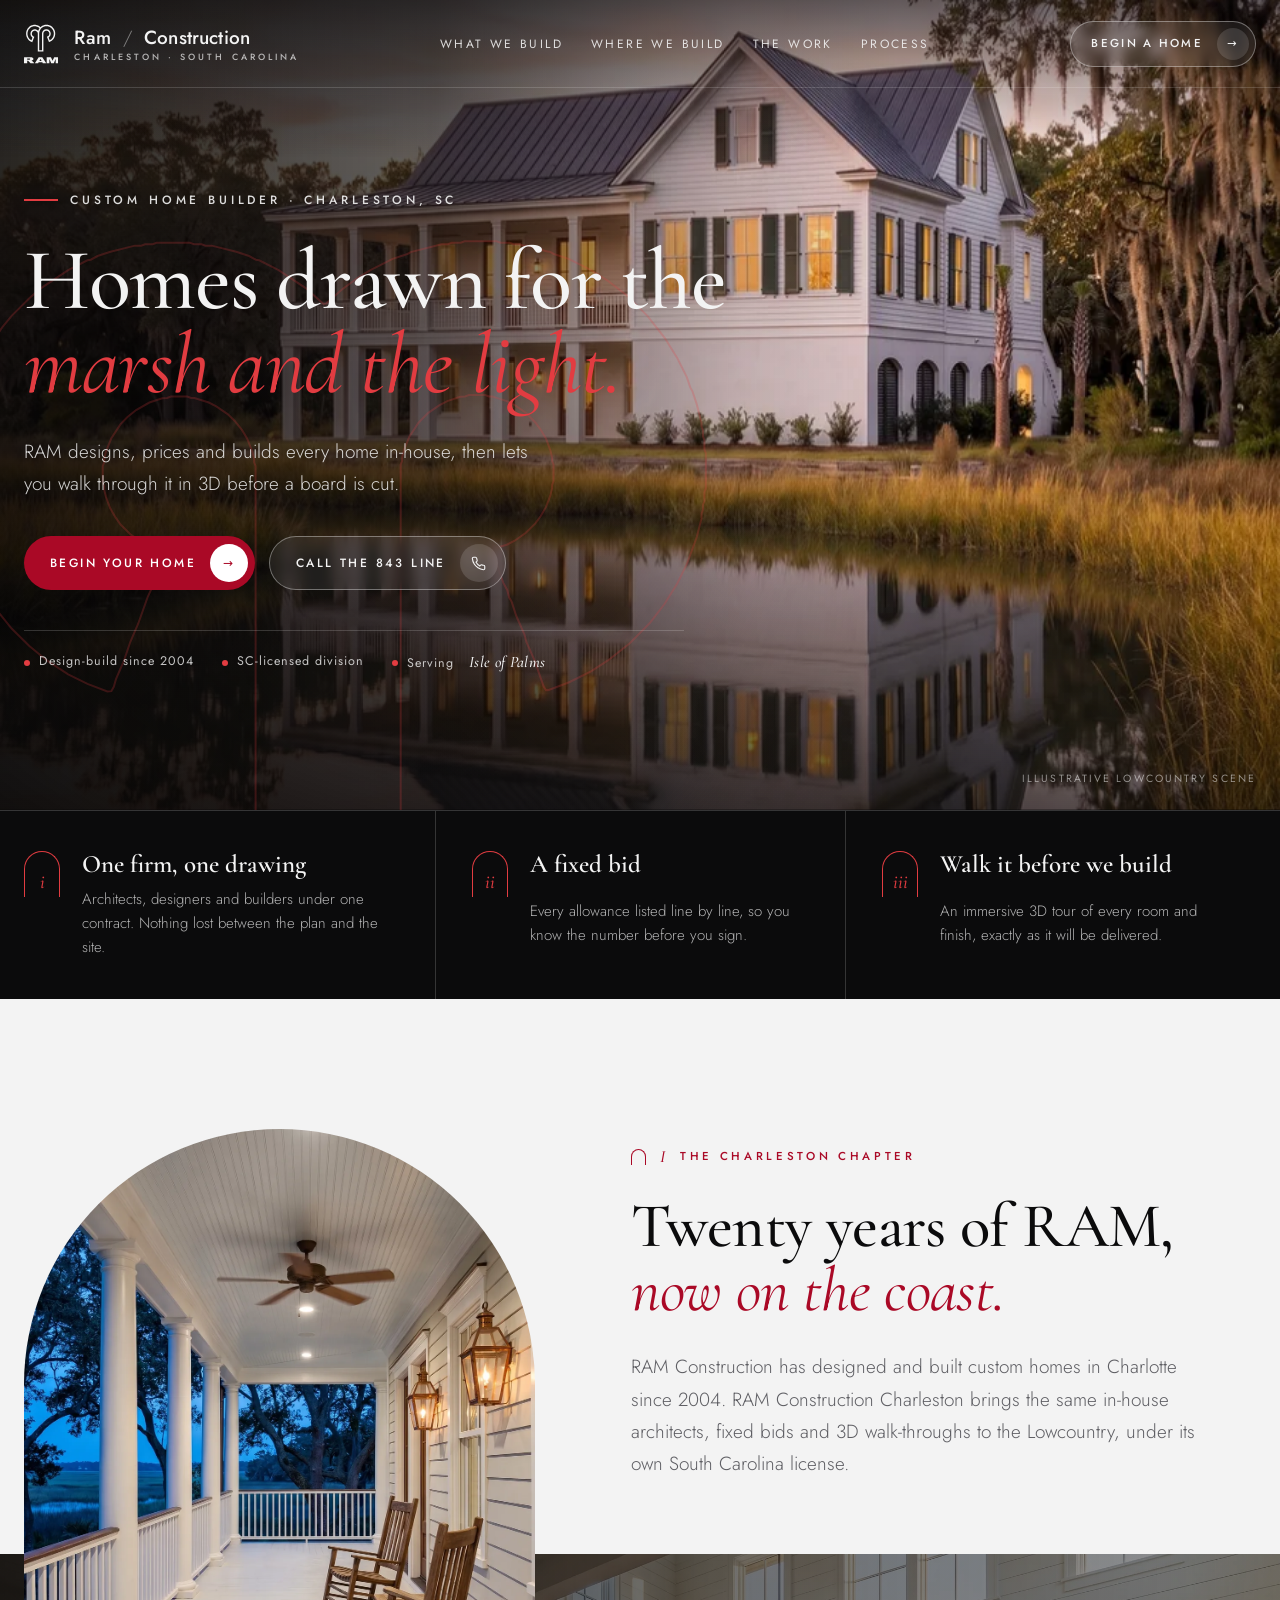
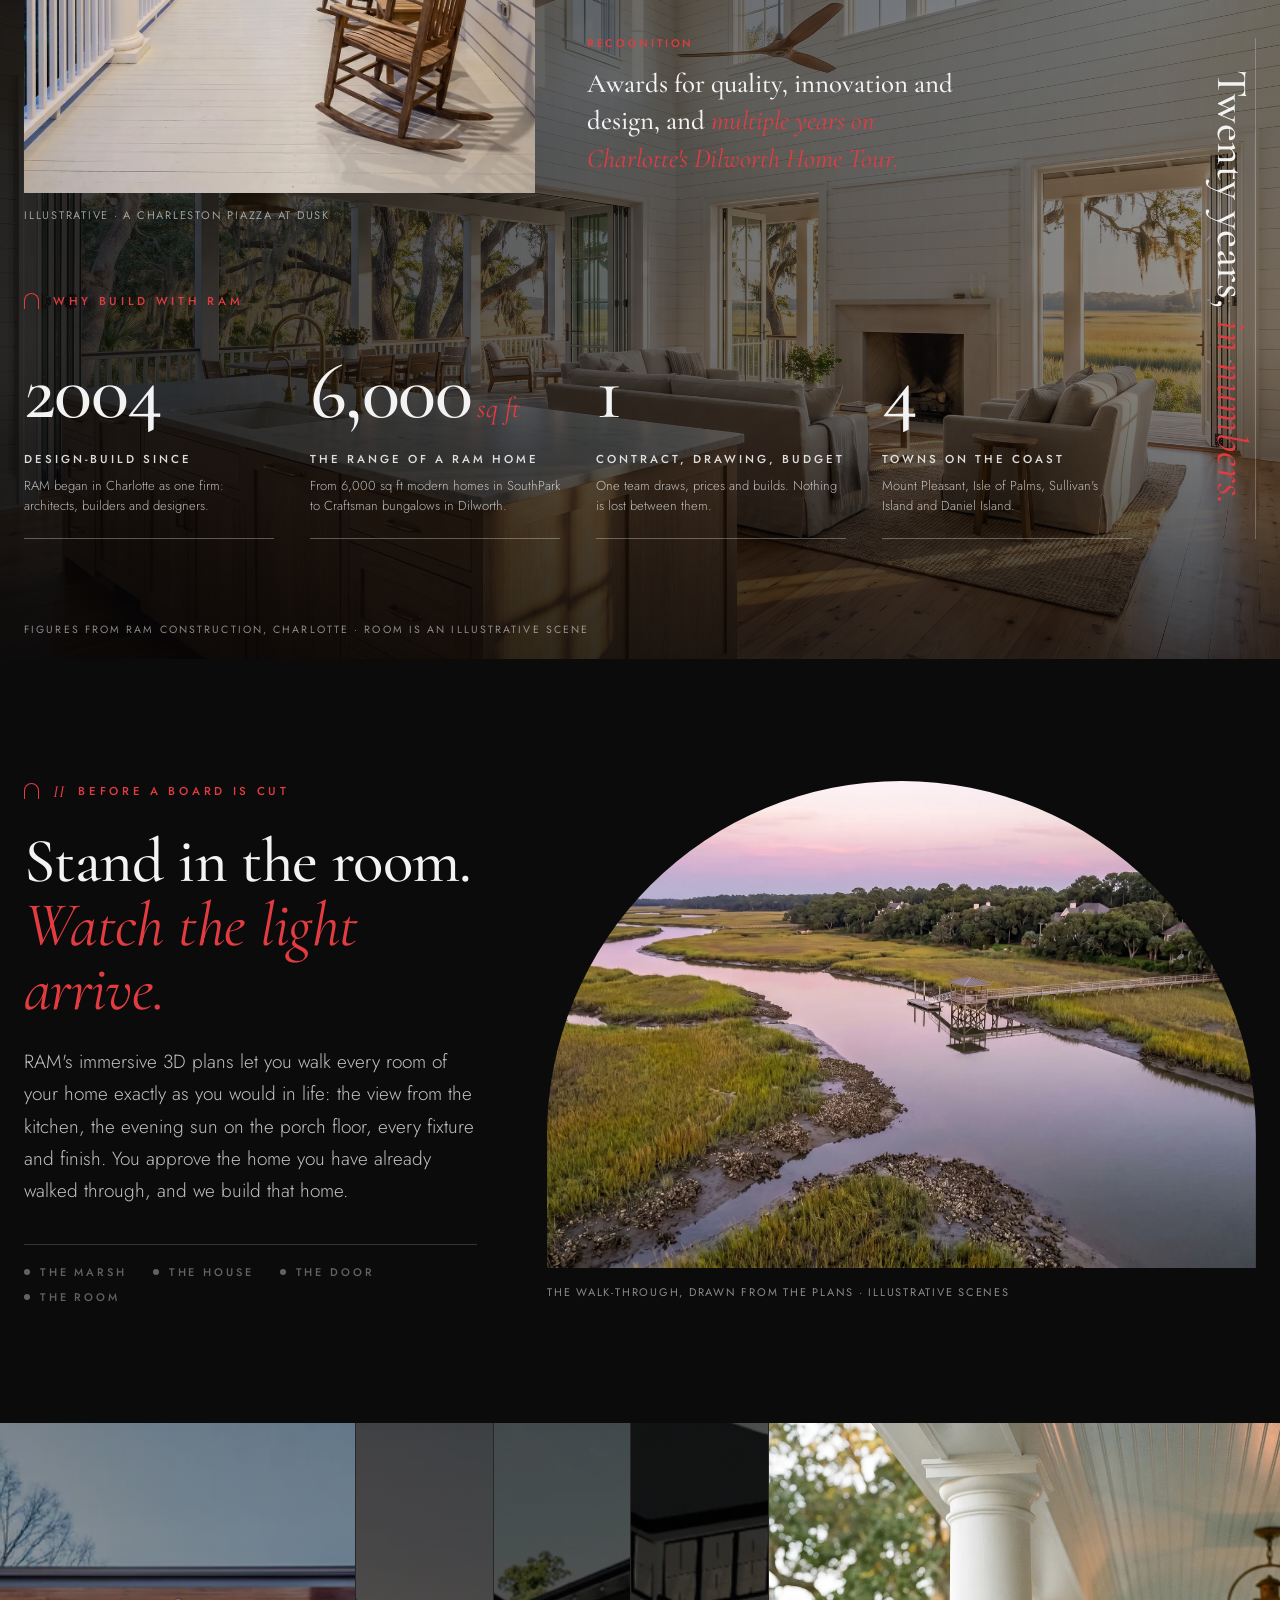
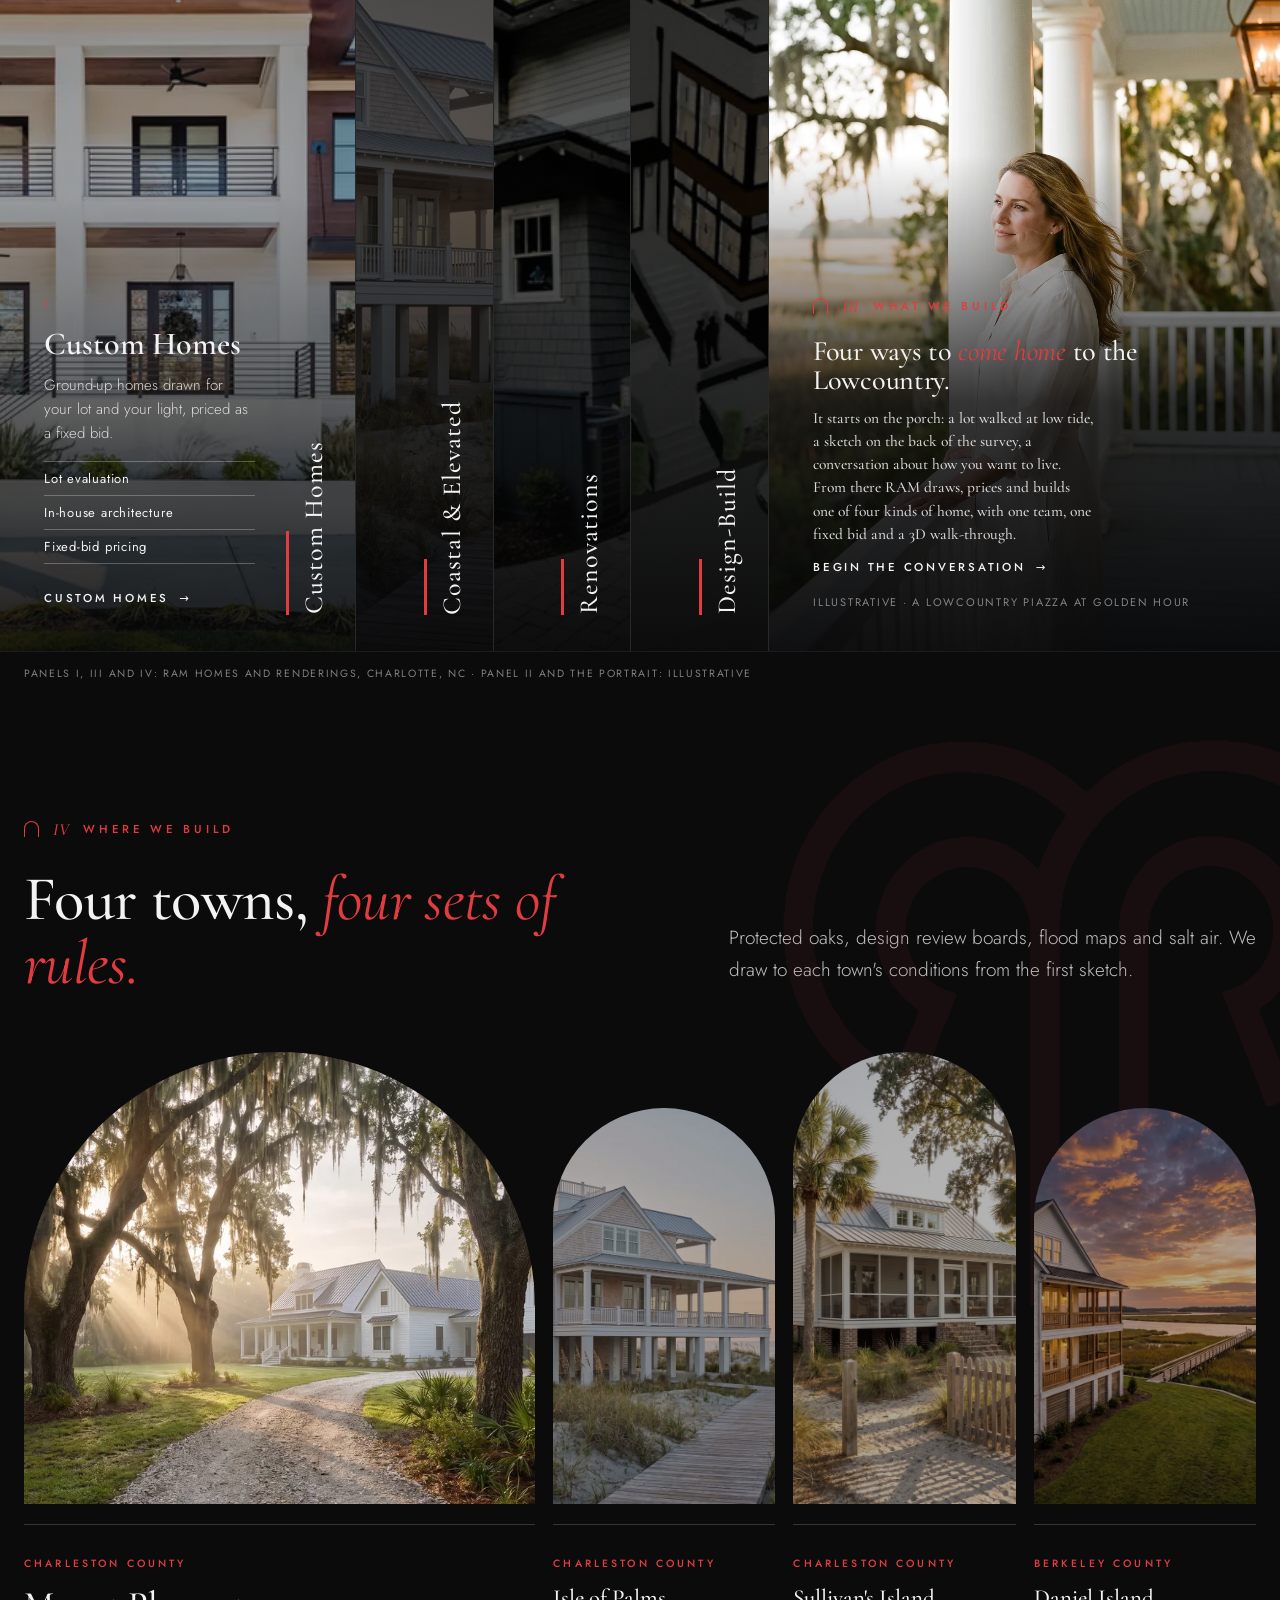
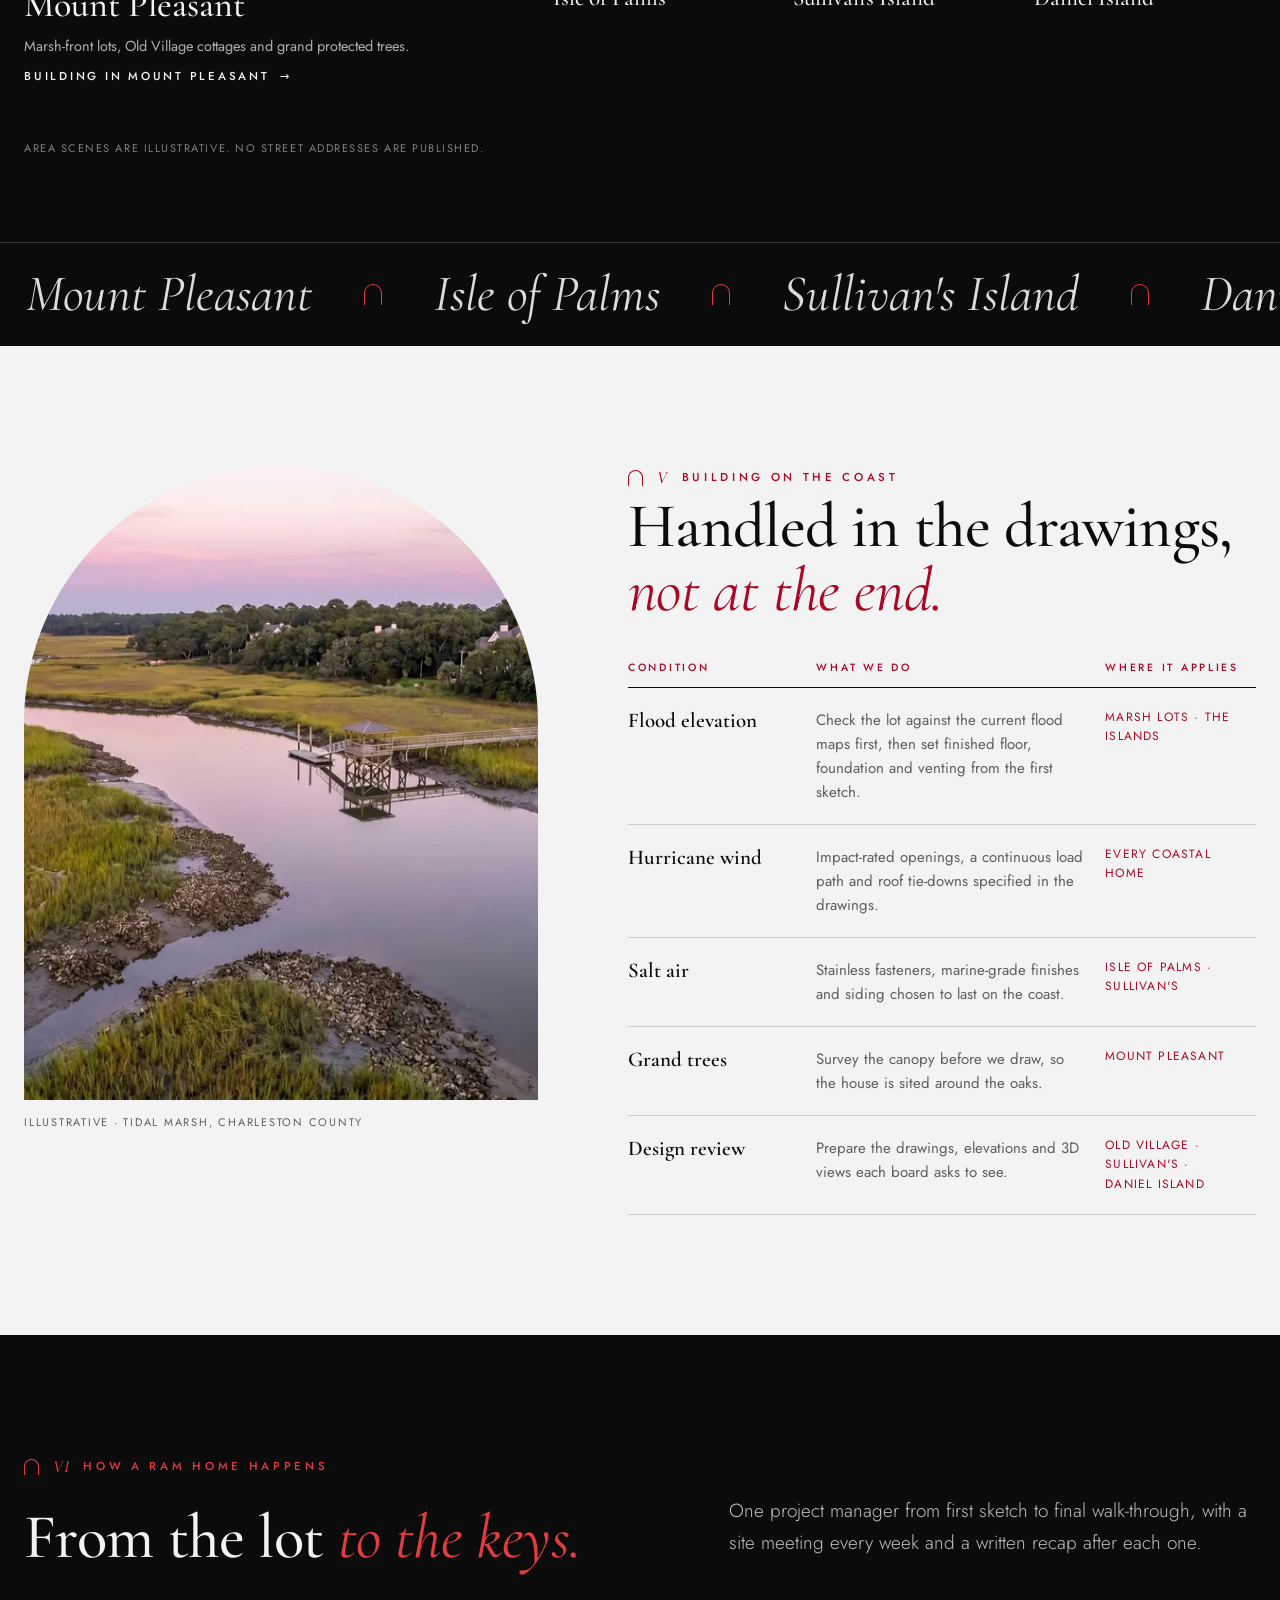
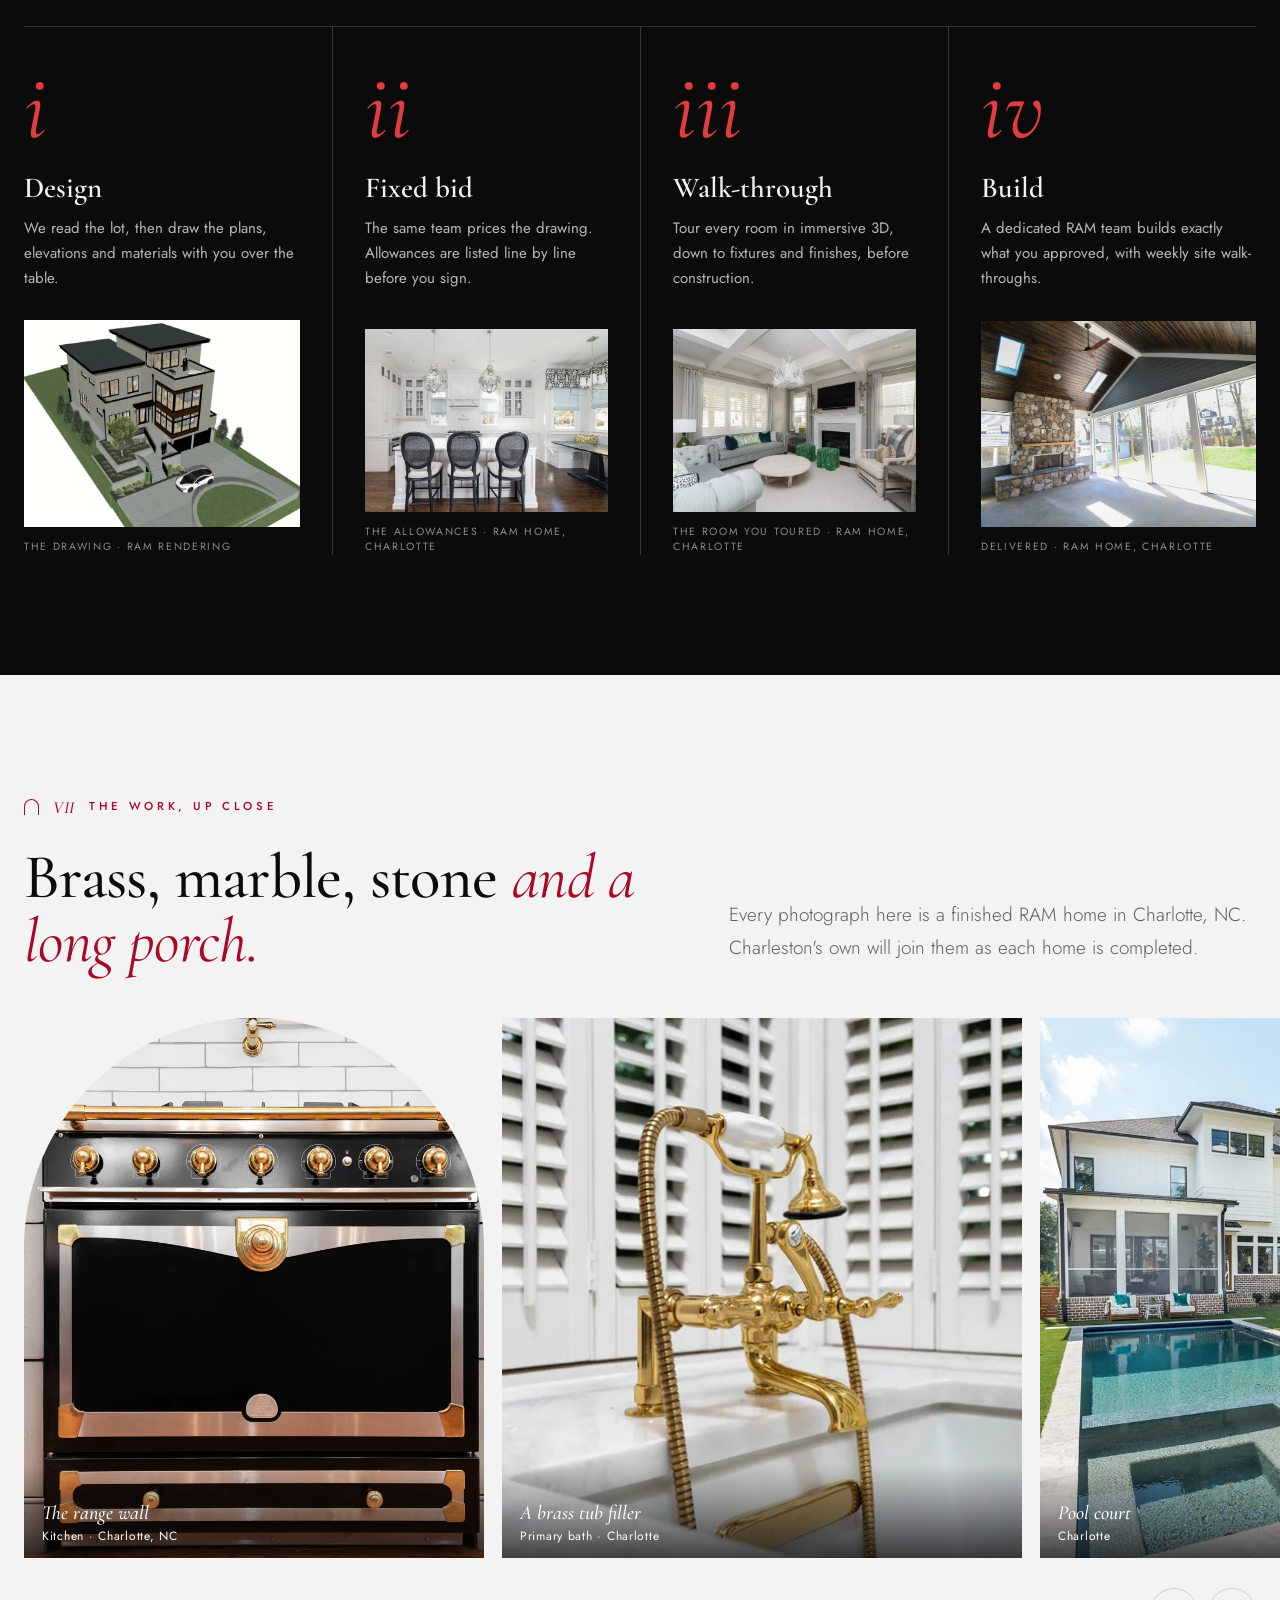
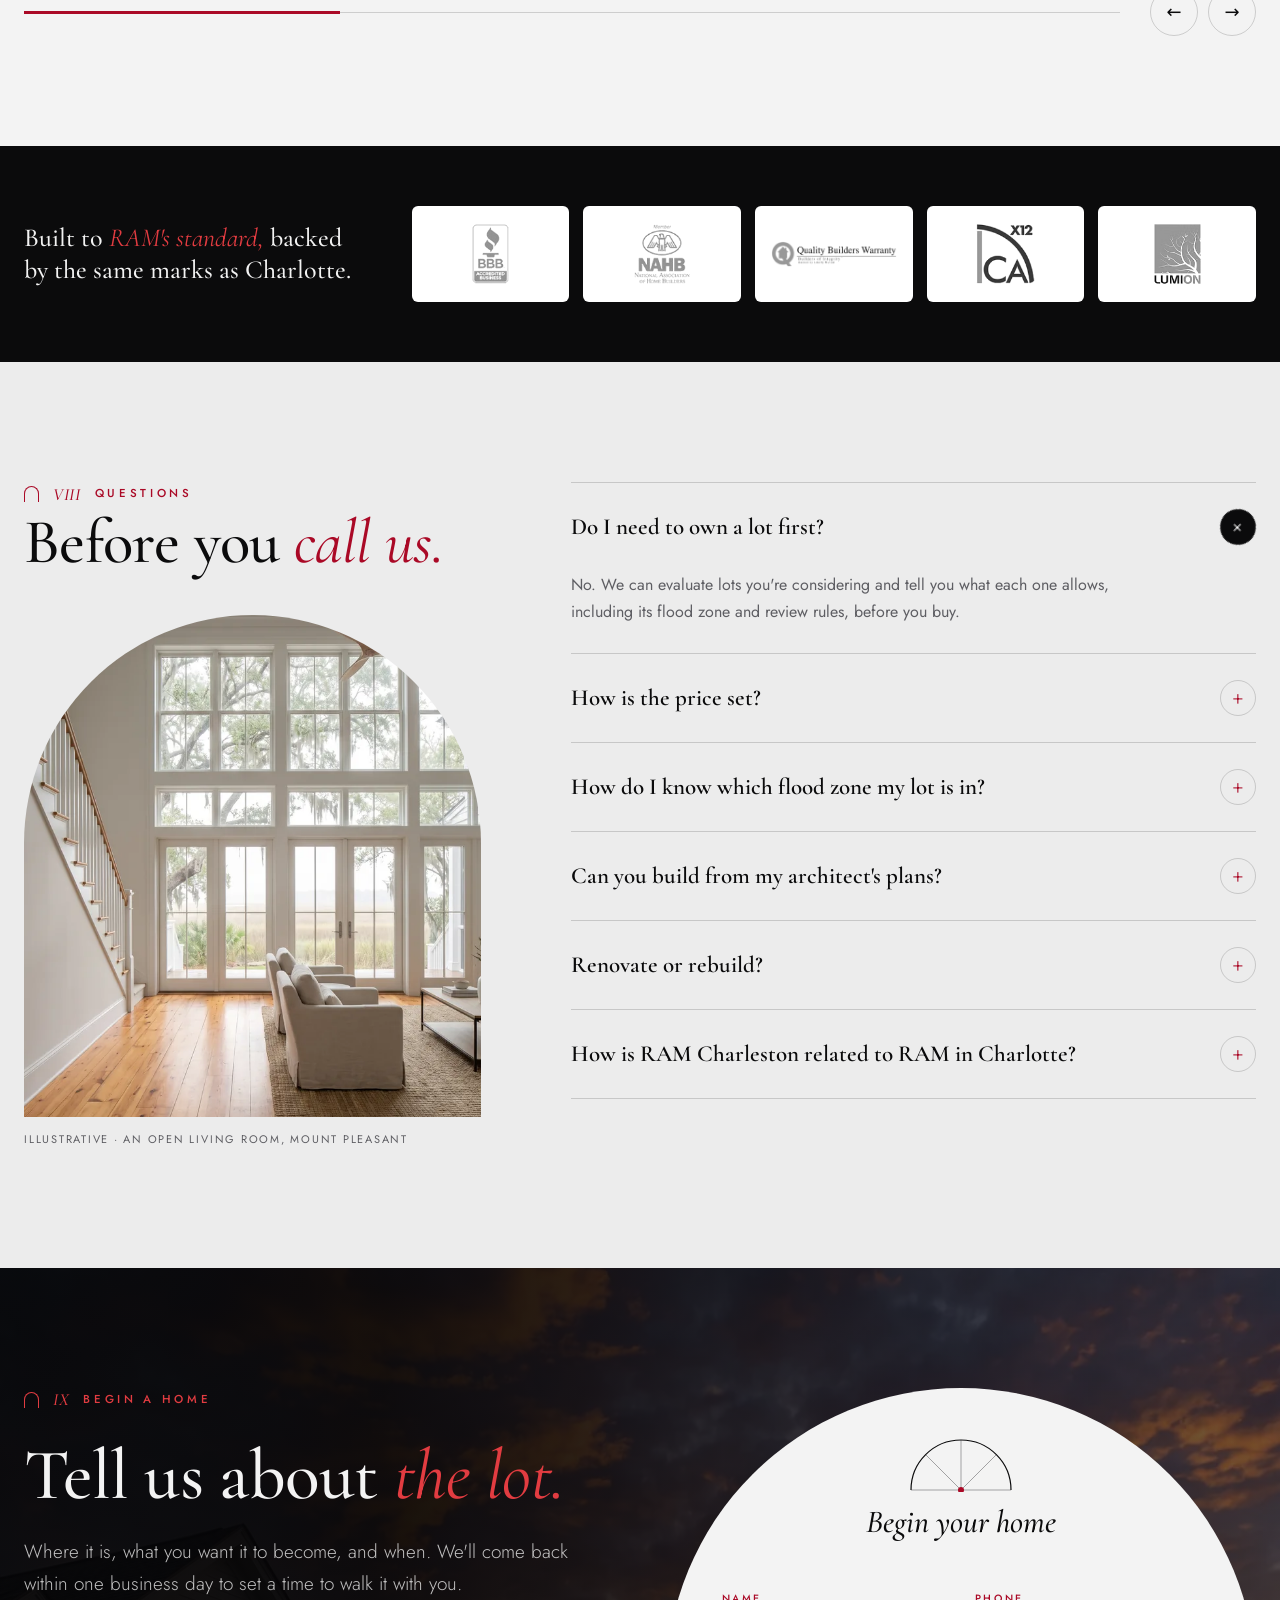
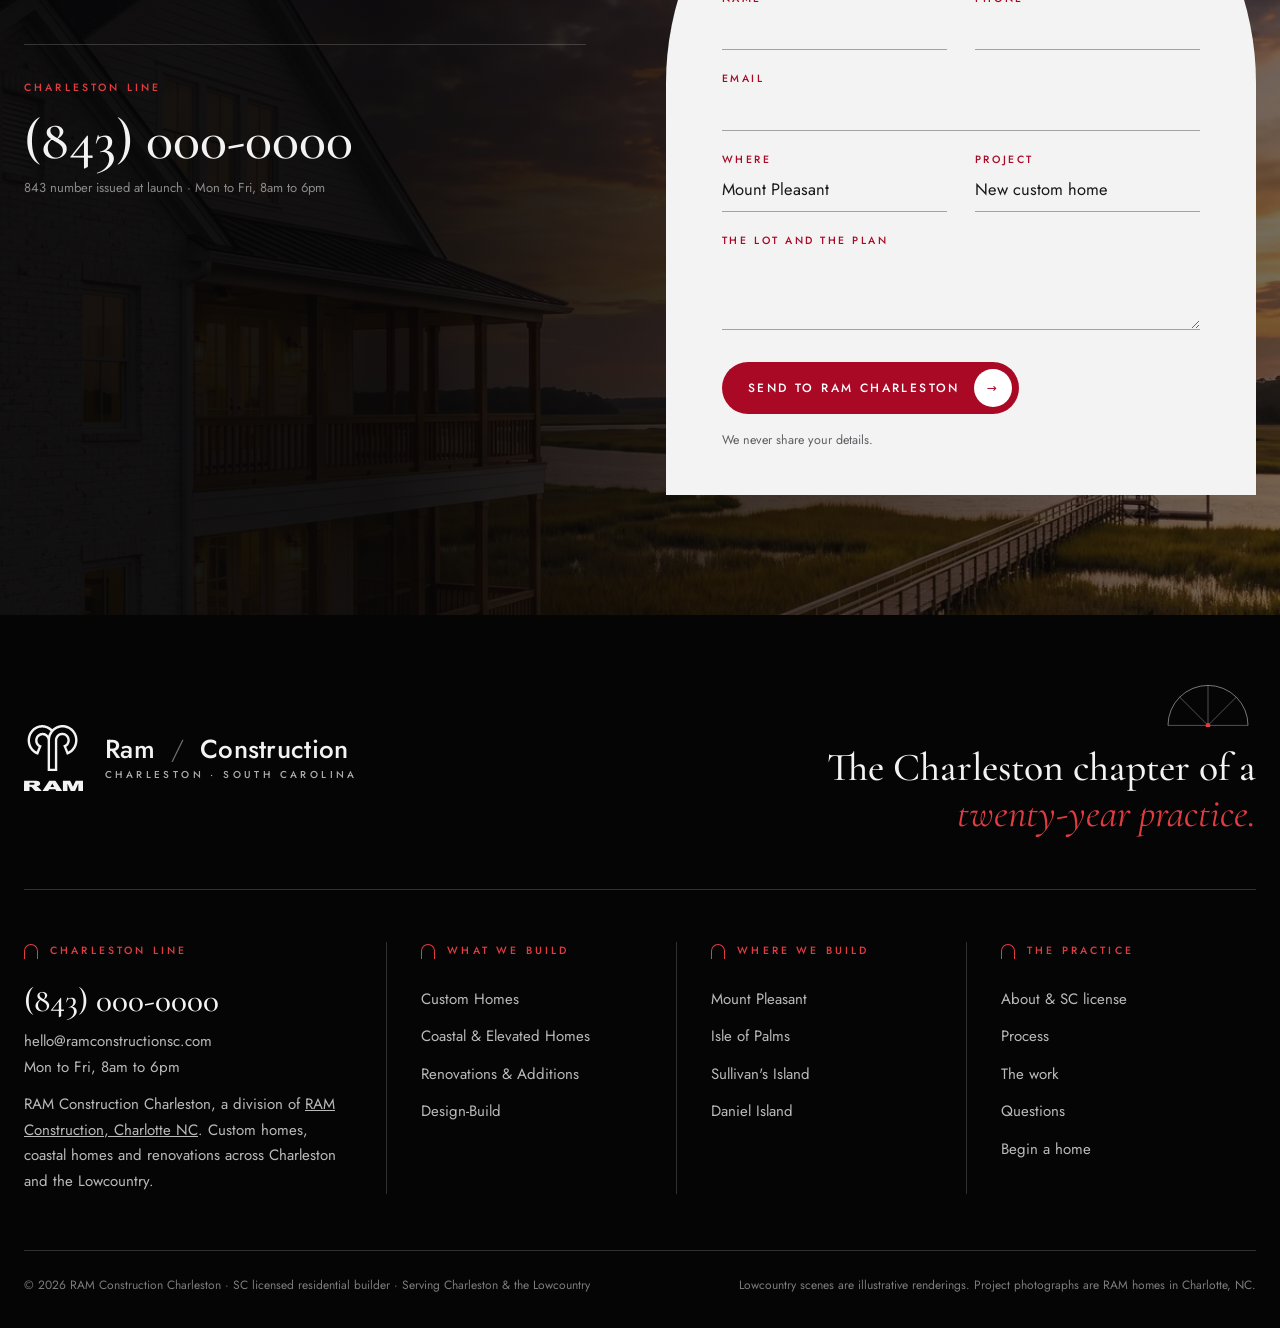
==== commit a16e05ff: "Pass 11: the phone hero shows the whole house in a portrait frame, copy beneath" ====
--- a/index.html
+++ b/index.html
@@ -11,7 +11,8 @@
 <link rel="preconnect" href="https://fonts.googleapis.com">
 <link rel="preconnect" href="https://fonts.gstatic.com" crossorigin>
 <link href="https://fonts.googleapis.com/css2?family=Cormorant+Garamond:ital,wght@0,500;0,600;1,400;1,500&family=Jost:wght@300;400;500;600&display=swap" rel="stylesheet">
-<link rel="preload" as="image" href="img/w/hero-lowcountry-custom-home-marsh-golden-hour-2400.webp" media="(min-width: 800px)">
+<link rel="preload" as="image" href="img/w/hero-lowcountry-custom-home-marsh-golden-hour-2400.webp" media="(min-width: 861px)">
+<link rel="preload" as="image" href="img/w/hero-lowcountry-portrait-900.webp" media="(max-width: 860px)">
 <script>document.documentElement.classList.add('js')</script>
 <style>
 /* ── Fanlight II · The Arcade · RAM Construction Charleston (Black + Amber Red) ─────────── */
@@ -456,12 +457,16 @@
   .hdr-row{gap:14px}
   .hdr .lockup .wm small{display:none}
   .hdr .lockup .wm b{font-size:16px}
-  .hero{min-height:max(92vh,640px)}
-  .hero-img img{object-position:72% 50%}
-  .hero::after{background:linear-gradient(0deg,rgba(5,5,6,.95) 0%,rgba(5,5,6,.82) 55%,rgba(5,5,6,.45) 100%)}
+  .hero{display:block;min-height:0;background:var(--black-night)}
+  .hero-img{position:relative;inset:auto;aspect-ratio:3/4;width:100%}
+  .hero-img img{object-position:50% 50%;transform:none;animation:none}
+  .hero::after{content:none}
+  .hero-img::after{content:"";position:absolute;inset:0;background:linear-gradient(0deg,rgba(5,5,6,.9) 0%,rgba(5,5,6,0) 22%),linear-gradient(180deg,rgba(5,5,6,.45) 0%,rgba(5,5,6,0) 24%)}
+  .hero-horn{display:none}
   .hero h1 em{color:#FF5E62}
-  .hero-in{padding:120px 0 56px}
-  .hero-note{display:none}
+  .hero-in{padding:26px 0 56px}
+  .hero-note{position:absolute;right:16px;bottom:auto;top:calc(100vw * 4 / 3 - 26px);display:block;font-size:9.5px}
+  .kicker{margin-bottom:16px}
   .hero h1{font-size:46px;line-height:1.02}
   .hero h1 br{display:none}
   .kicker{font-size:10.5px;letter-spacing:.24em;margin-bottom:20px}
@@ -588,7 +593,7 @@
 <section class="hero">
   <div class="hero-img">
     <picture>
-      <source media="(max-width:800px)" srcset="img/w/hero-lowcountry-custom-home-marsh-golden-hour-1200.webp">
+      <source media="(max-width:860px)" srcset="img/w/hero-lowcountry-portrait-900.webp 900w, img/w/hero-lowcountry-portrait-1400.webp 1400w" sizes="100vw">
       <img src="img/w/hero-lowcountry-custom-home-marsh-golden-hour-2400.webp" width="2400" height="1340" fetchpriority="high" alt="A white Lowcountry custom home with double piazzas and a metal roof on the edge of a golden salt marsh at sunset, live oaks with Spanish moss either side">
     </picture>
   </div>
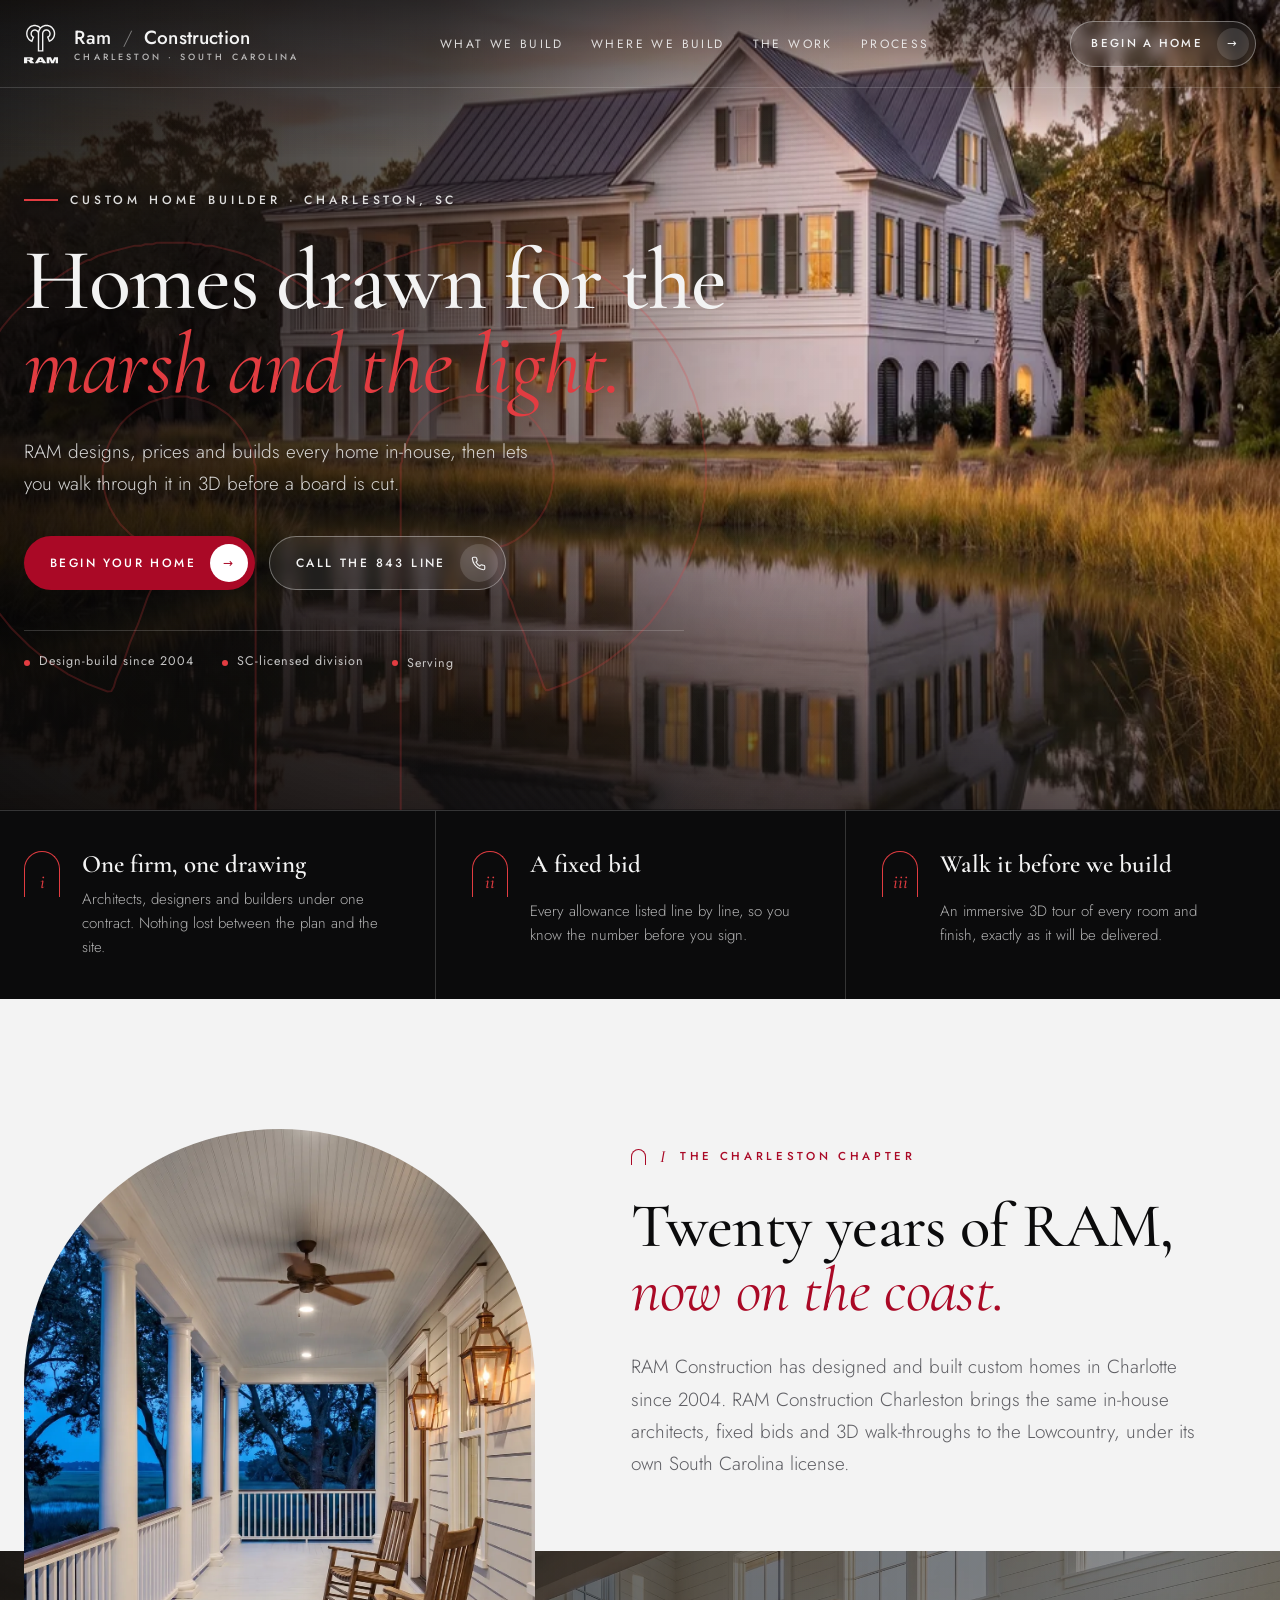
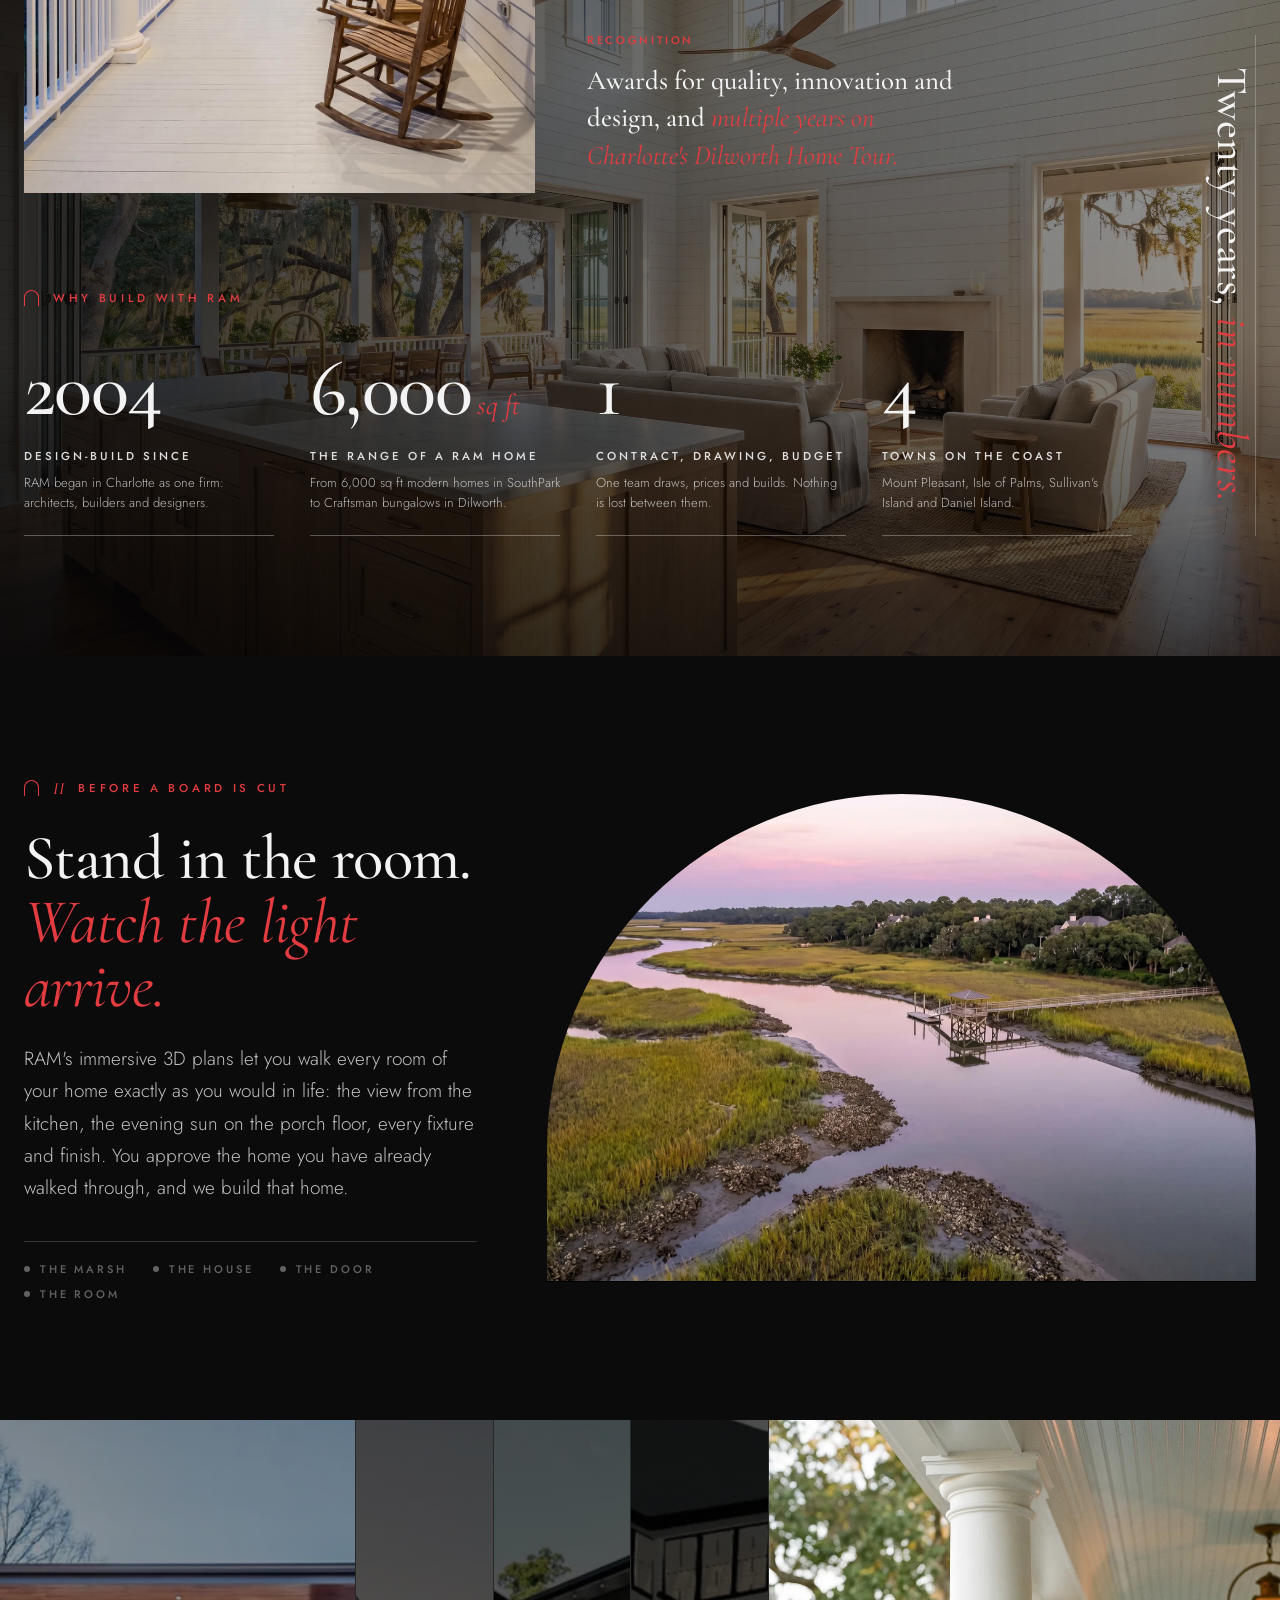
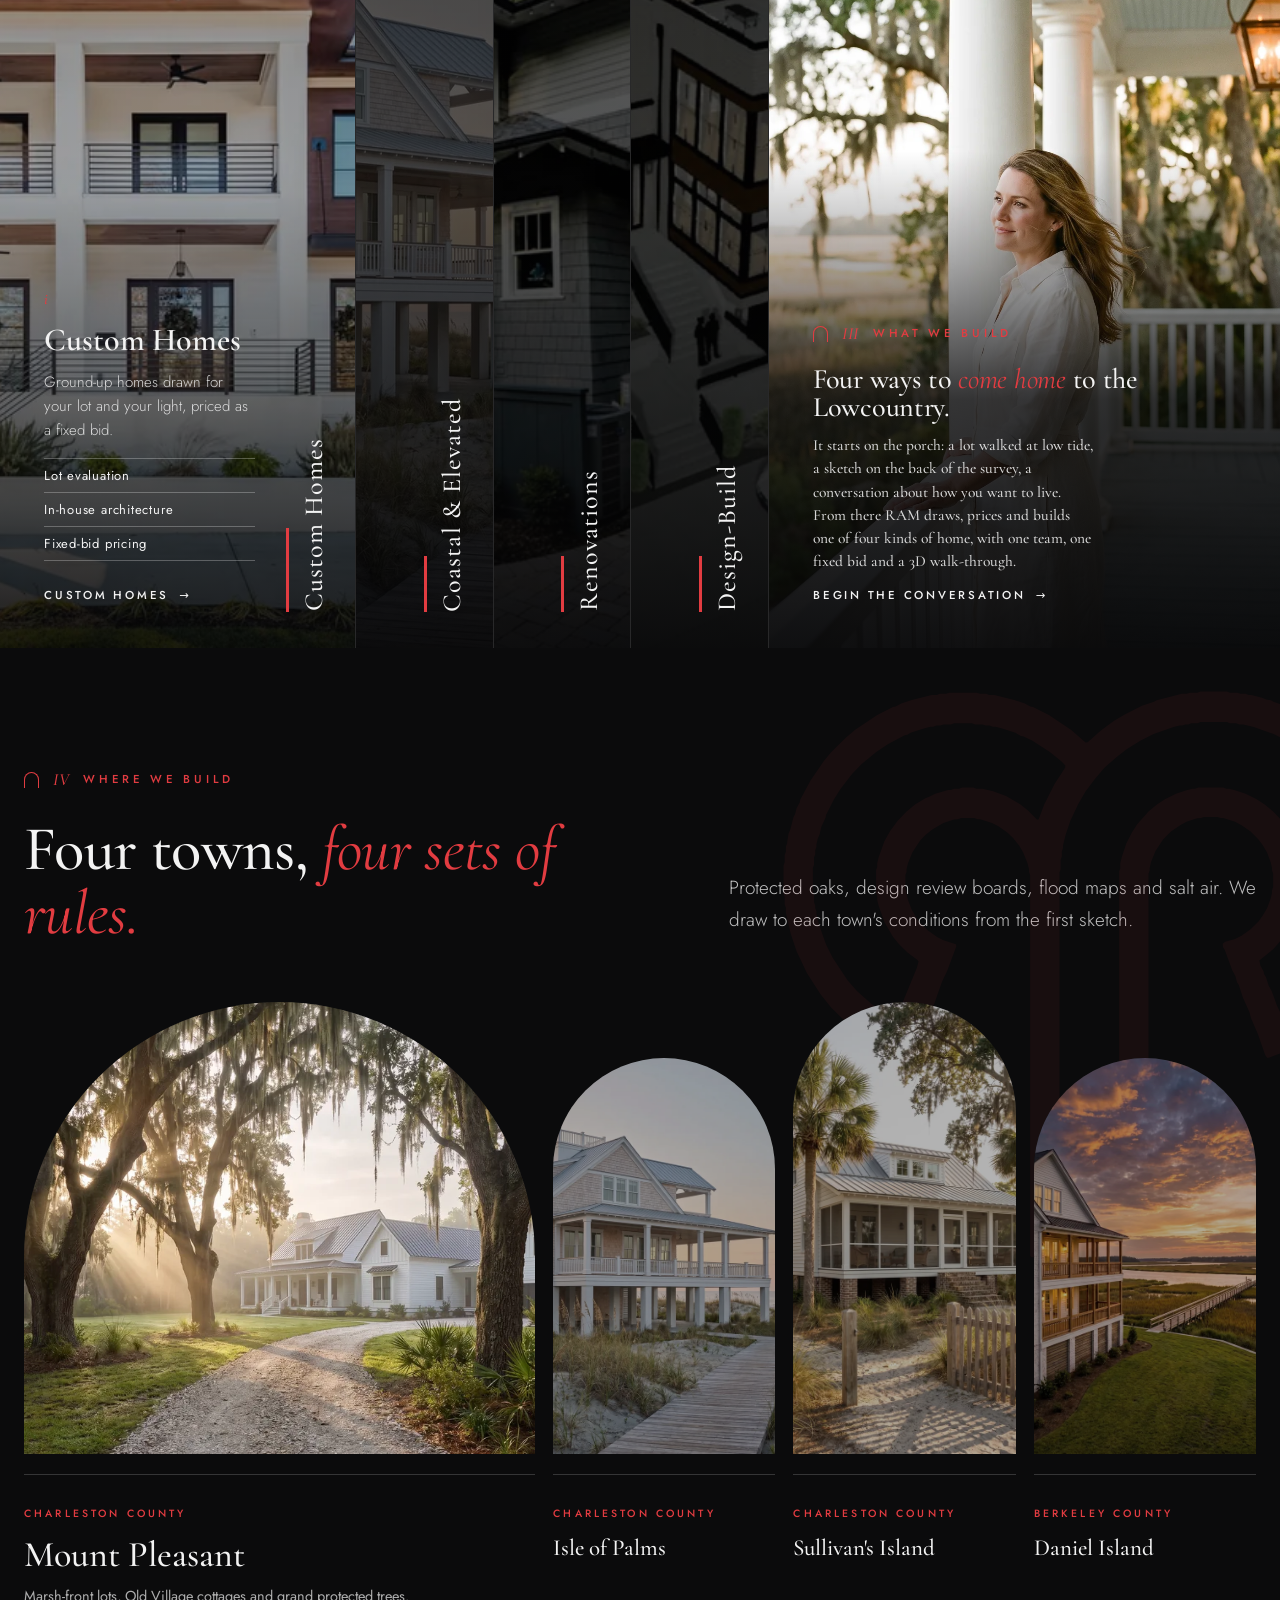
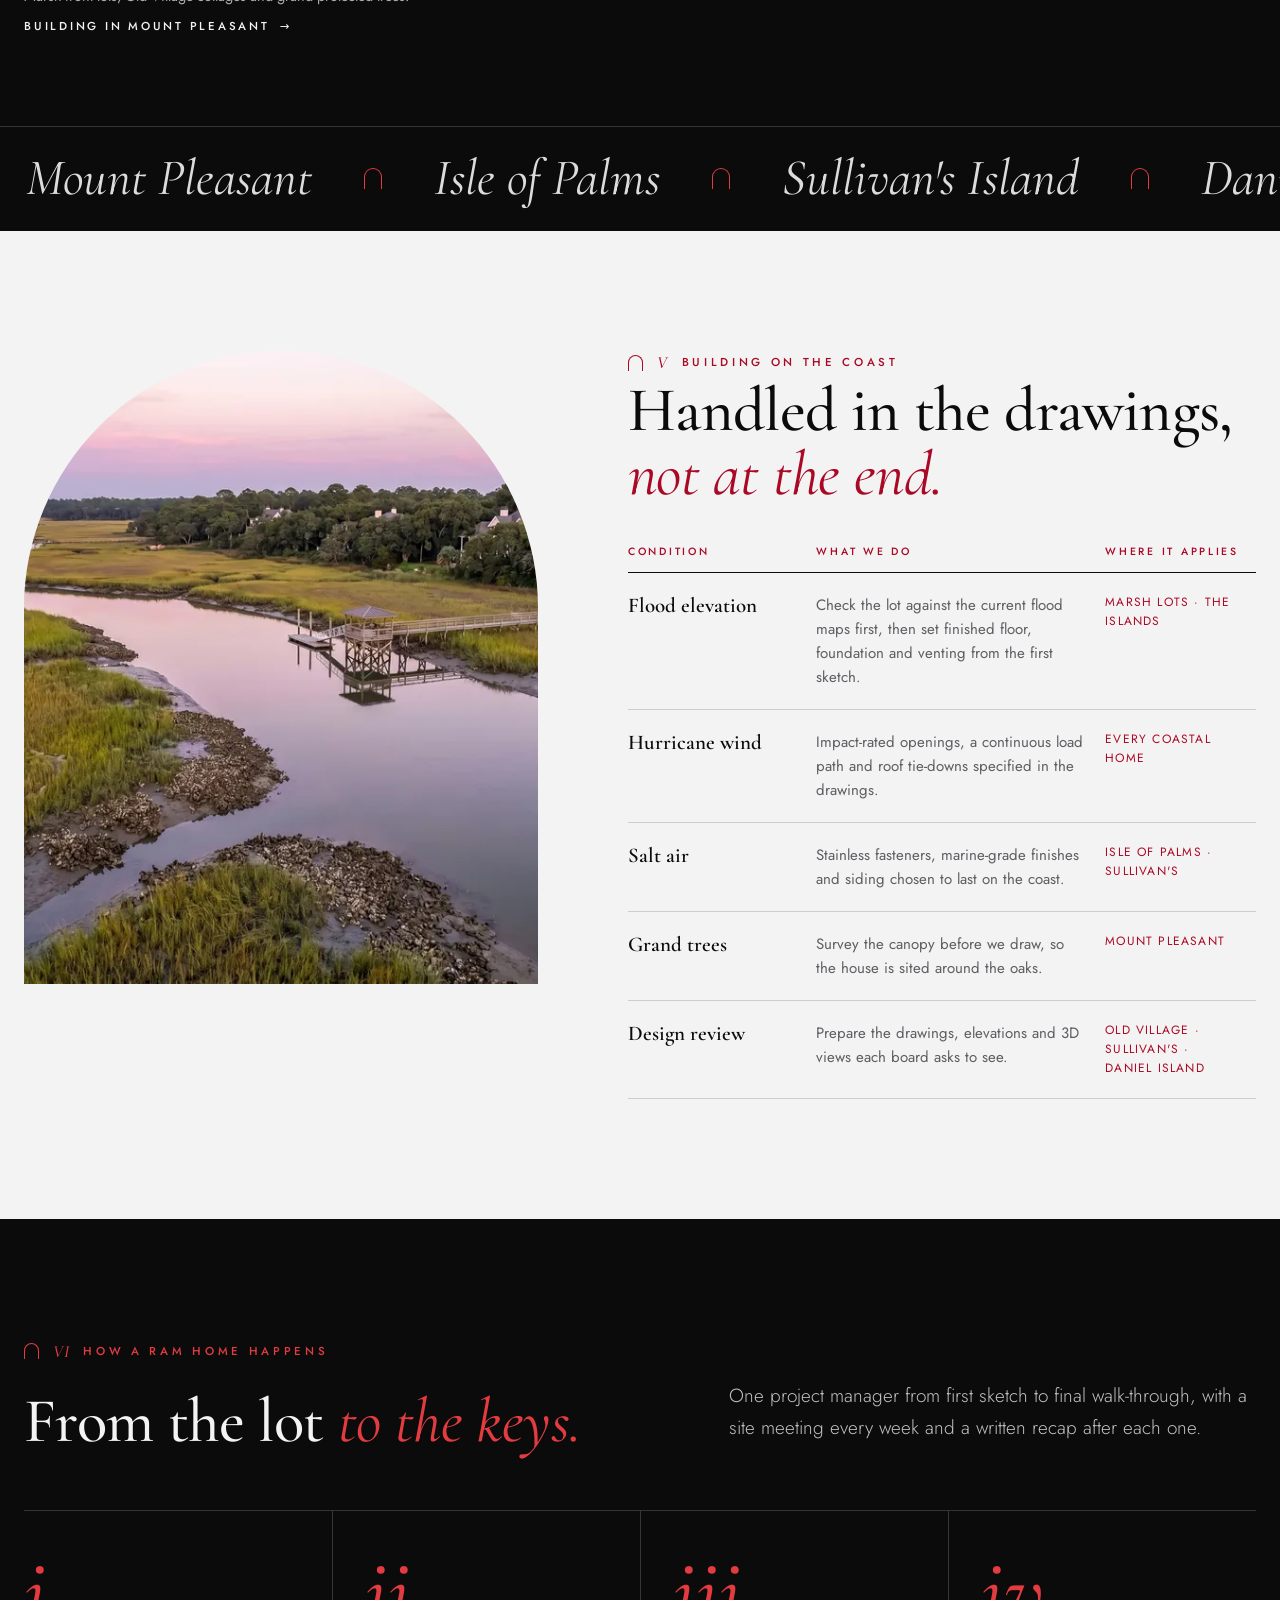
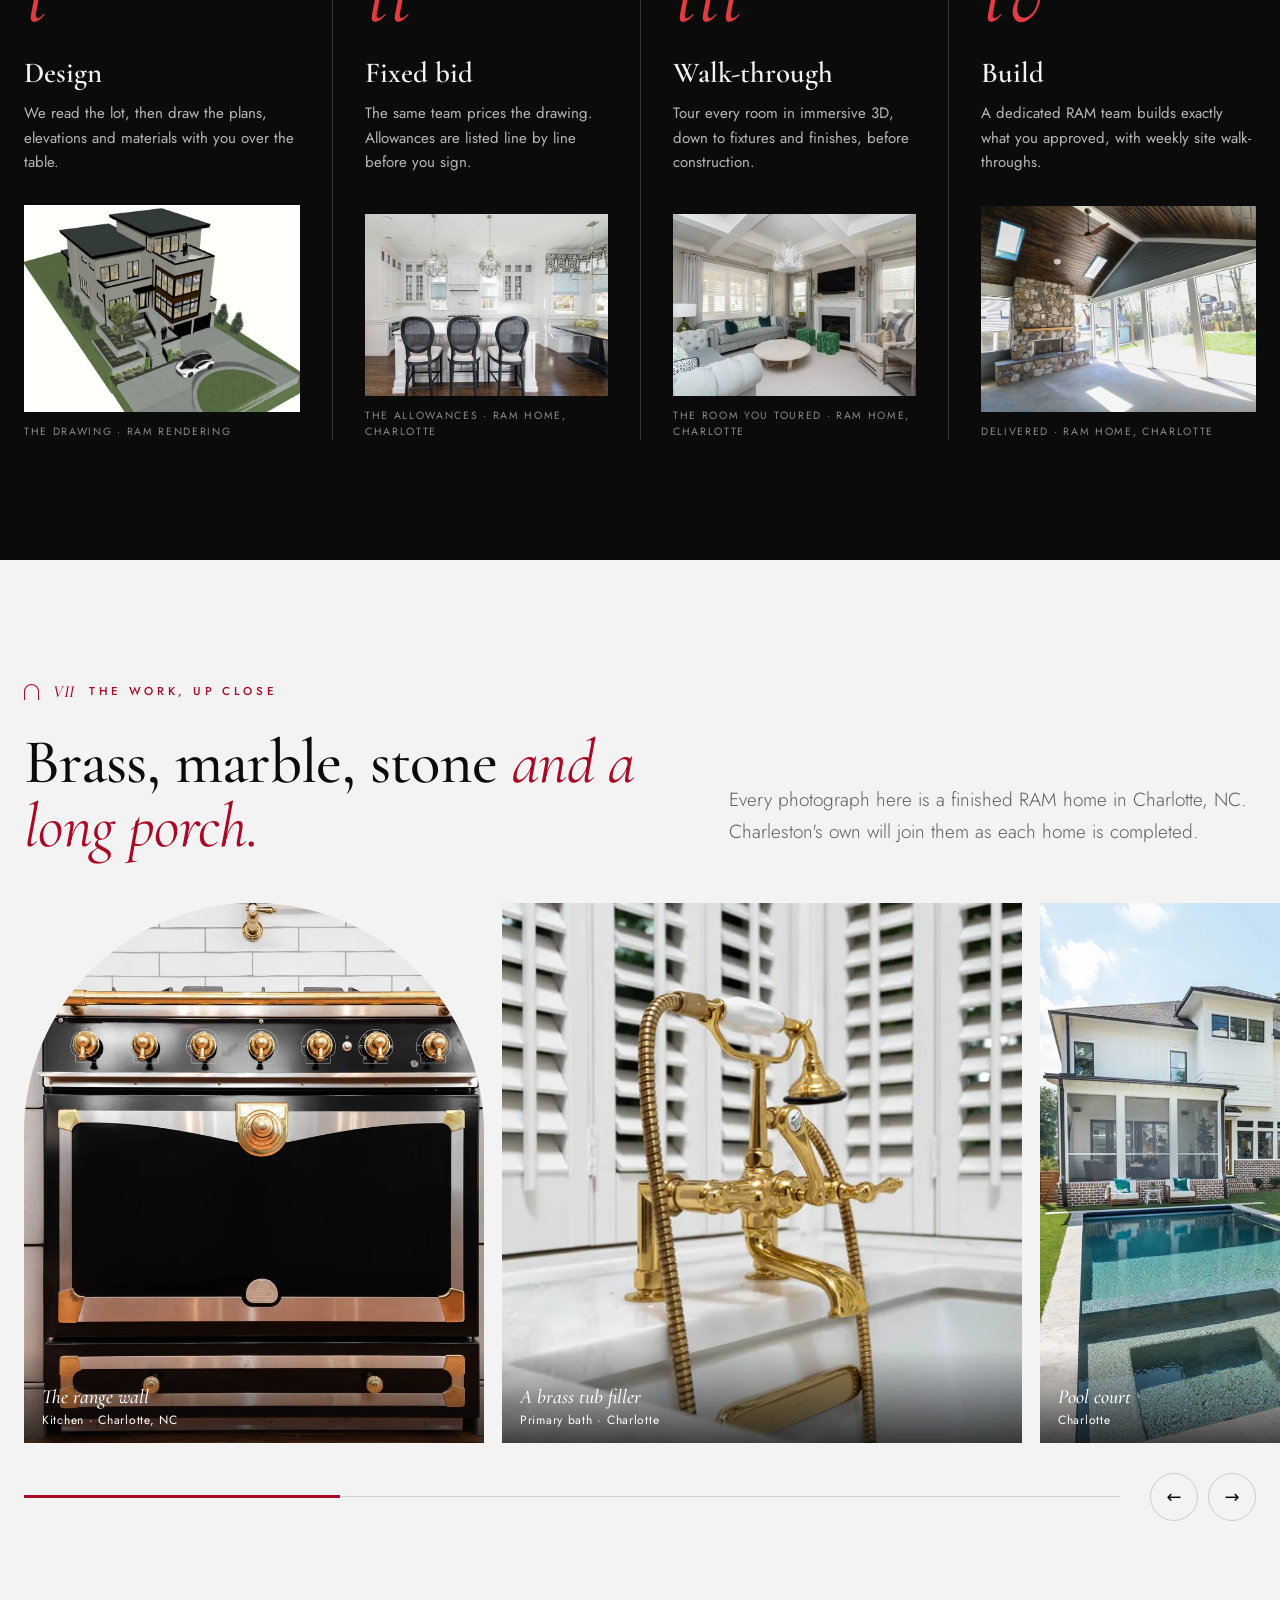
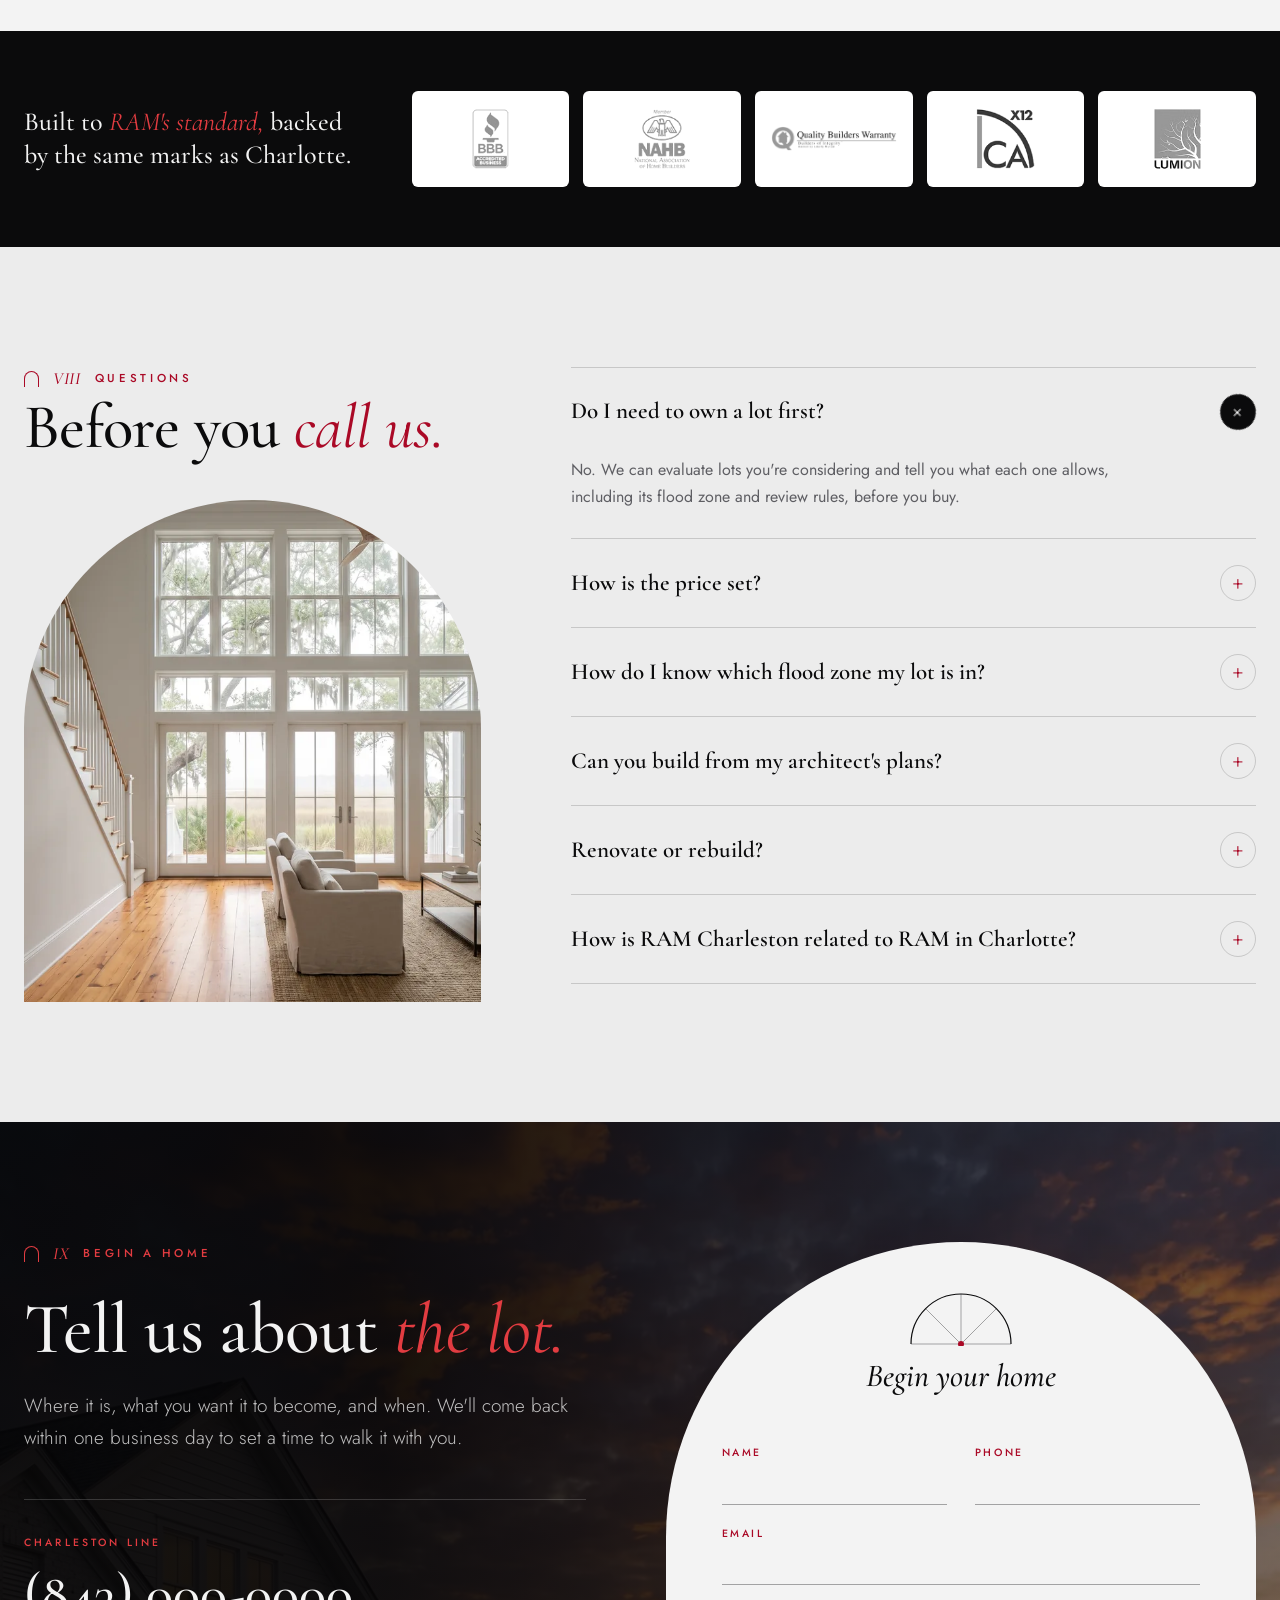
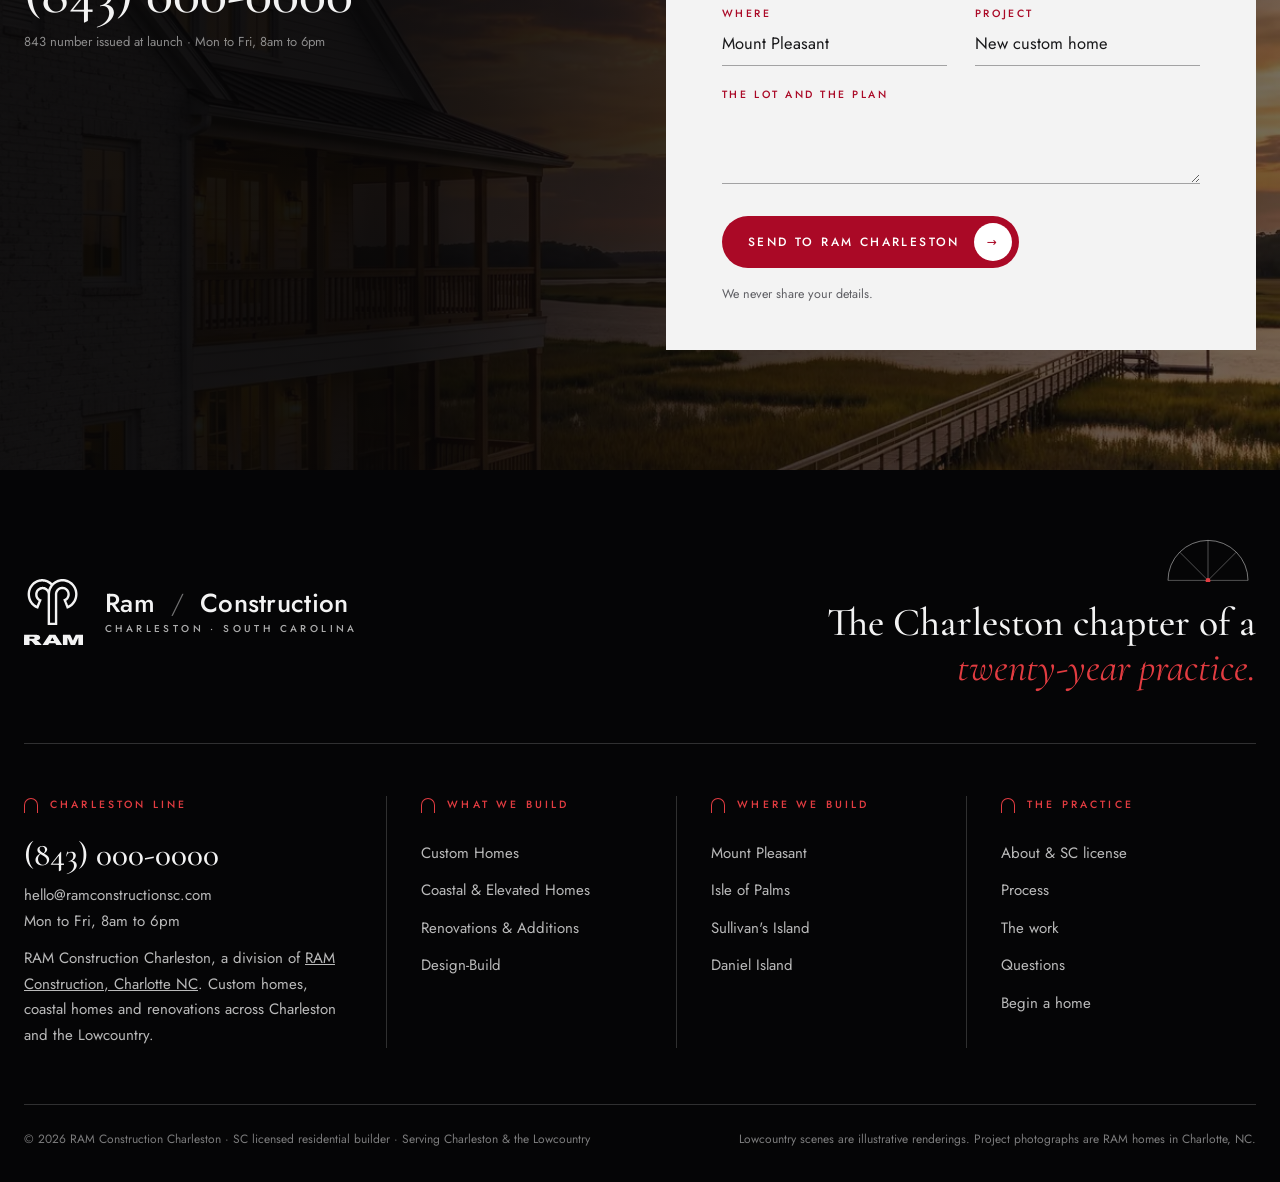
==== commit a11d9d34: "Pass 12: illustrative captions and source lines removed; the footer keeps the one disclosure" ====
--- a/index.html
+++ b/index.html
@@ -615,7 +615,6 @@
       <li>Serving <span class="cyc" id="cyc"><b>Mount Pleasant</b></span></li>
     </ul>
   </div>
-  <p class="hero-note">Illustrative Lowcountry scene</p>
 </section>
 
 <!-- ═════ the ledger, welded to the hero base ═════ -->
@@ -631,7 +630,7 @@
 <section class="chapter" id="about">
   <div class="chapter-top">
     <div class="wrap chapter-grid">
-      <figure class="chapter-art rv"><div class="arch"><img src="img/w/charleston-piazza-evening-1200.webp" width="1200" height="1607" loading="lazy" alt="A deep Charleston piazza at dusk with white columns, rocking chairs and copper gas lanterns, live oaks and marsh beyond"></div><figcaption class="cap">Illustrative · a Charleston piazza at dusk</figcaption></figure>
+      <figure class="chapter-art rv"><div class="arch"><img src="img/w/charleston-piazza-evening-1200.webp" width="1200" height="1607" loading="lazy" alt="A deep Charleston piazza at dusk with white columns, rocking chairs and copper gas lanterns, live oaks and marsh beyond"></div></figure>
       <div class="chapter-copy rv d1">
         <span class="eyebrow"><i>I</i> The Charleston chapter</span>
         <h2 class="h2">Twenty years of RAM, <em>now on the coast.</em></h2>
@@ -654,7 +653,6 @@
       </div>
       <div class="numbers-title rv d1"><p>Twenty years, <em>in numbers.</em></p></div>
     </div>
-    <p class="numbers-src">Figures from RAM Construction, Charlotte · Room is an illustrative scene</p>
   </div>
 </section>
 
@@ -677,7 +675,6 @@
         <!-- when the rendered walk-through clip exists, set data-src and it replaces the drawn sequence -->
         <video class="pane-video" muted loop playsinline preload="none" poster="img/w/great-room-marsh-view-golden-hour-1200.webp"></video>
       </div>
-      <figcaption class="cap">The walk-through, drawn from the plans · illustrative scenes</figcaption>
     </figure>
   </div>
 </section>
@@ -712,11 +709,9 @@
           <h2 class="h2">Four ways to <em>come home</em> to the Lowcountry.</h2>
           <p>It starts on the porch: a lot walked at low tide, a sketch on the back of the survey, a conversation about how you want to live. From there RAM draws, prices and builds one of four kinds of home, with one team, one fixed bid and a 3D walk-through.</p>
           <a class="more" href="#door">Begin the conversation <span>&rarr;</span></a>
-          <small class="cap">Illustrative · a Lowcountry piazza at golden hour</small>
         </figcaption>
       </figure>
     </div>
-    <p class="svc-src">Panels i, iii and iv: RAM homes and renderings, Charlotte, NC · Panel ii and the portrait: illustrative</p>
 </section>
 
 <!-- ═════ where we build · the colonnade ═════ -->
@@ -733,7 +728,6 @@
       <a class="area rv d2" href="#door"><div class="arch"><img src="img/w/sullivans-island-island-cottage-700.webp" width="700" height="938" loading="lazy" alt="Illustrative raised island cottage with a screened porch and palmettos on Sullivan's Island"></div><div class="area-meta"><small>Charleston County</small><h3>Sullivan's Island</h3><p>Island homes that fit a small, historic town and its design review.</p><span class="more">Building on Sullivan's <span>&rarr;</span></span></div></a>
       <a class="area rv d3" href="#door"><div class="arch"><img src="img/w/daniel-island-waterfront-home-700.webp" width="700" height="938" loading="lazy" alt="Illustrative waterfront home with a long dock over the marsh at sunset on Daniel Island"></div><div class="area-meta"><small>Berkeley County</small><h3>Daniel Island</h3><p>Custom homes drawn inside the community's architectural guidelines.</p><span class="more">Building on Daniel Island <span>&rarr;</span></span></div></a>
     </div>
-    <p class="area-note">Area scenes are illustrative. No street addresses are published.</p>
   </div>
   <div class="marquee" aria-hidden="true"><div class="marquee-track">
     <span>Mount Pleasant</span><span>Isle of Palms</span><span>Sullivan's Island</span><span>Daniel Island</span><span>Charleston</span>
@@ -744,7 +738,7 @@
 <!-- ═════ coast knowledge ═════ -->
 <section class="coast" id="coast">
   <div class="wrap coast-grid">
-    <div class="coast-img rv"><div class="arch"><img src="img/w/tidal-creek-marsh-aerial-dusk-1200.webp" width="1200" height="670" loading="lazy" alt="Illustrative aerial view of a tidal creek winding through spartina marsh with a private dock at dusk"></div><p class="cap">Illustrative · tidal marsh, Charleston County</p></div>
+    <div class="coast-img rv"><div class="arch"><img src="img/w/tidal-creek-marsh-aerial-dusk-1200.webp" width="1200" height="670" loading="lazy" alt="Illustrative aerial view of a tidal creek winding through spartina marsh with a private dock at dusk"></div></div>
     <div class="rv d1">
       <span class="eyebrow"><i>V</i> Building on the coast</span>
       <h2 class="h2">Handled in the drawings, <em>not at the end.</em></h2>
@@ -822,7 +816,6 @@
       <span class="eyebrow"><i>VIII</i> Questions</span>
       <h2 class="h2">Before you <em>call us.</em></h2>
       <div class="arch"><img src="img/w/open-living-room-stair-marsh-light-700.webp" width="700" height="938" loading="lazy" alt="Illustrative double-height open living room with tall windows to a screened porch, a white staircase and heart pine floors"></div>
-      <p class="cap">Illustrative · an open living room, Mount Pleasant</p>
     </div>
     <div class="faq-list rv d1">
       <details open><summary>Do I need to own a lot first?</summary><div class="ans">No. We can evaluate lots you're considering and tell you what each one allows, including its flood zone and review rules, before you buy.</div></details>
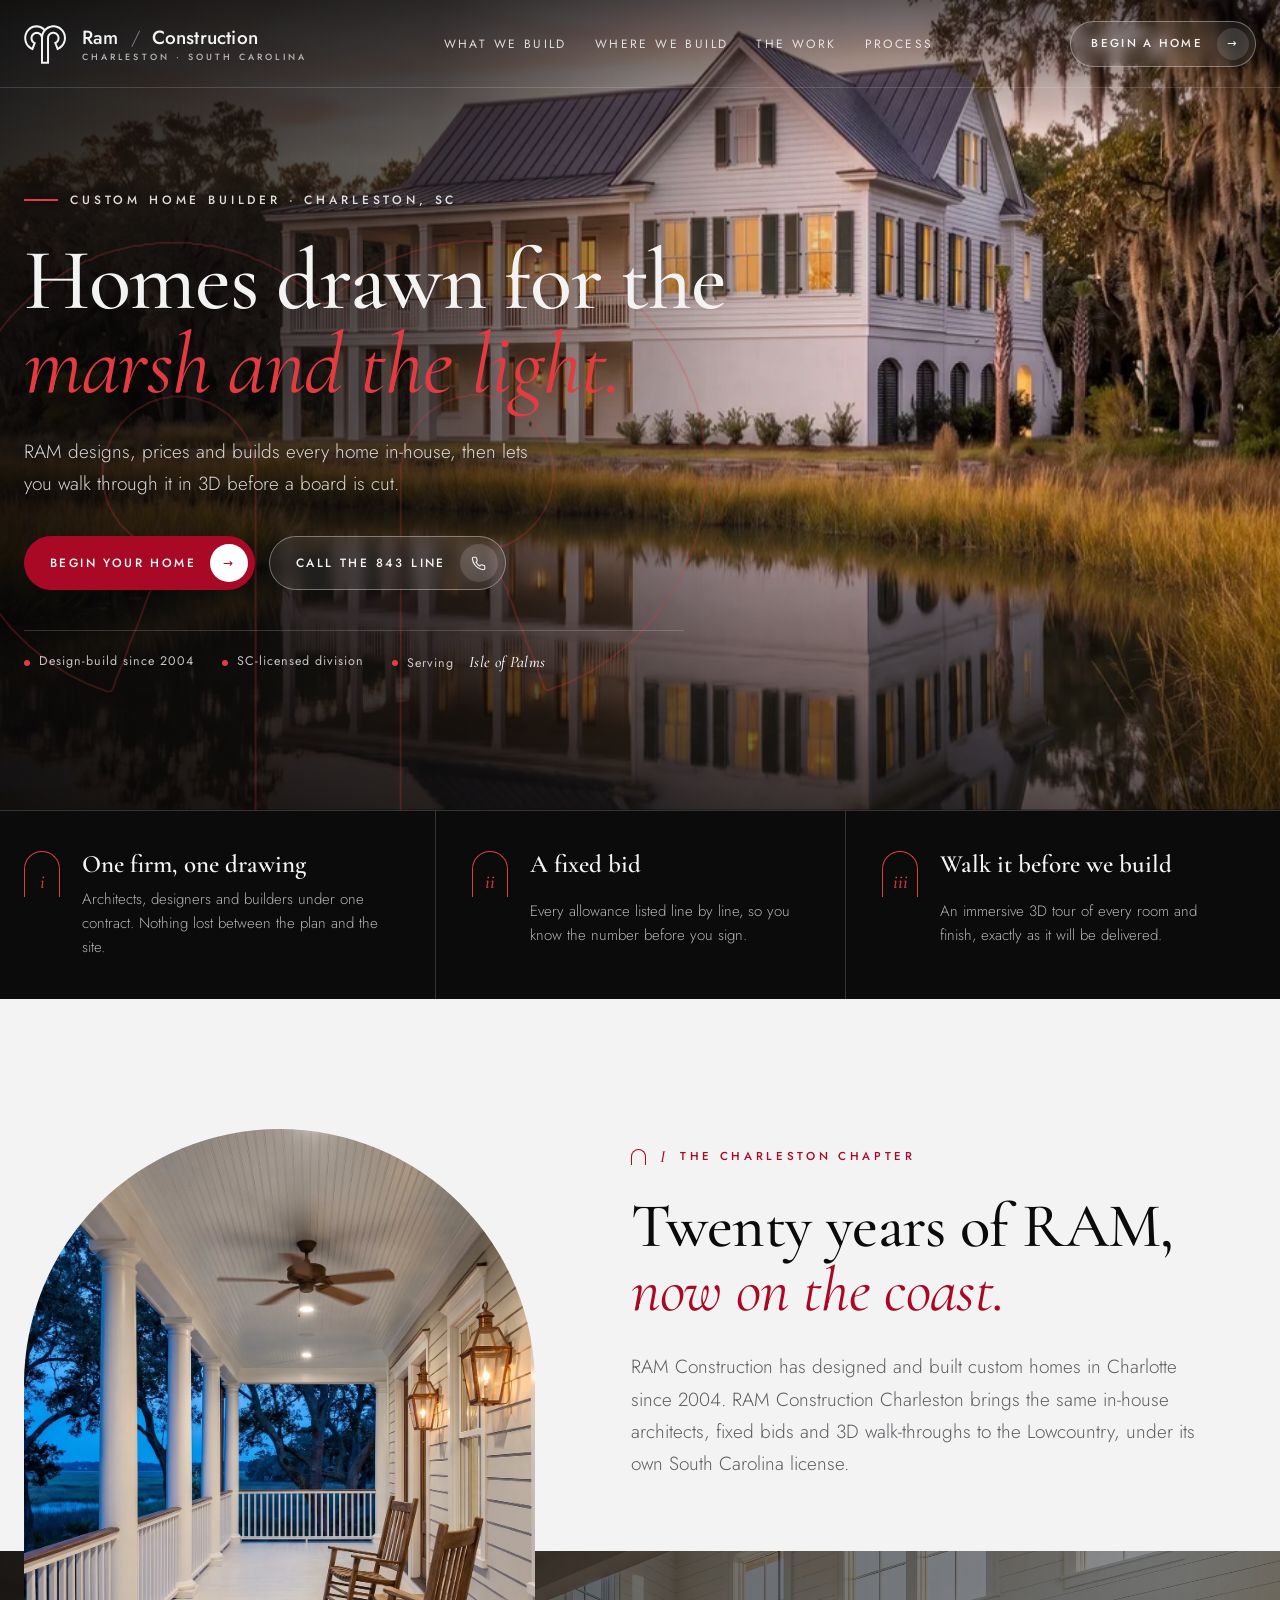
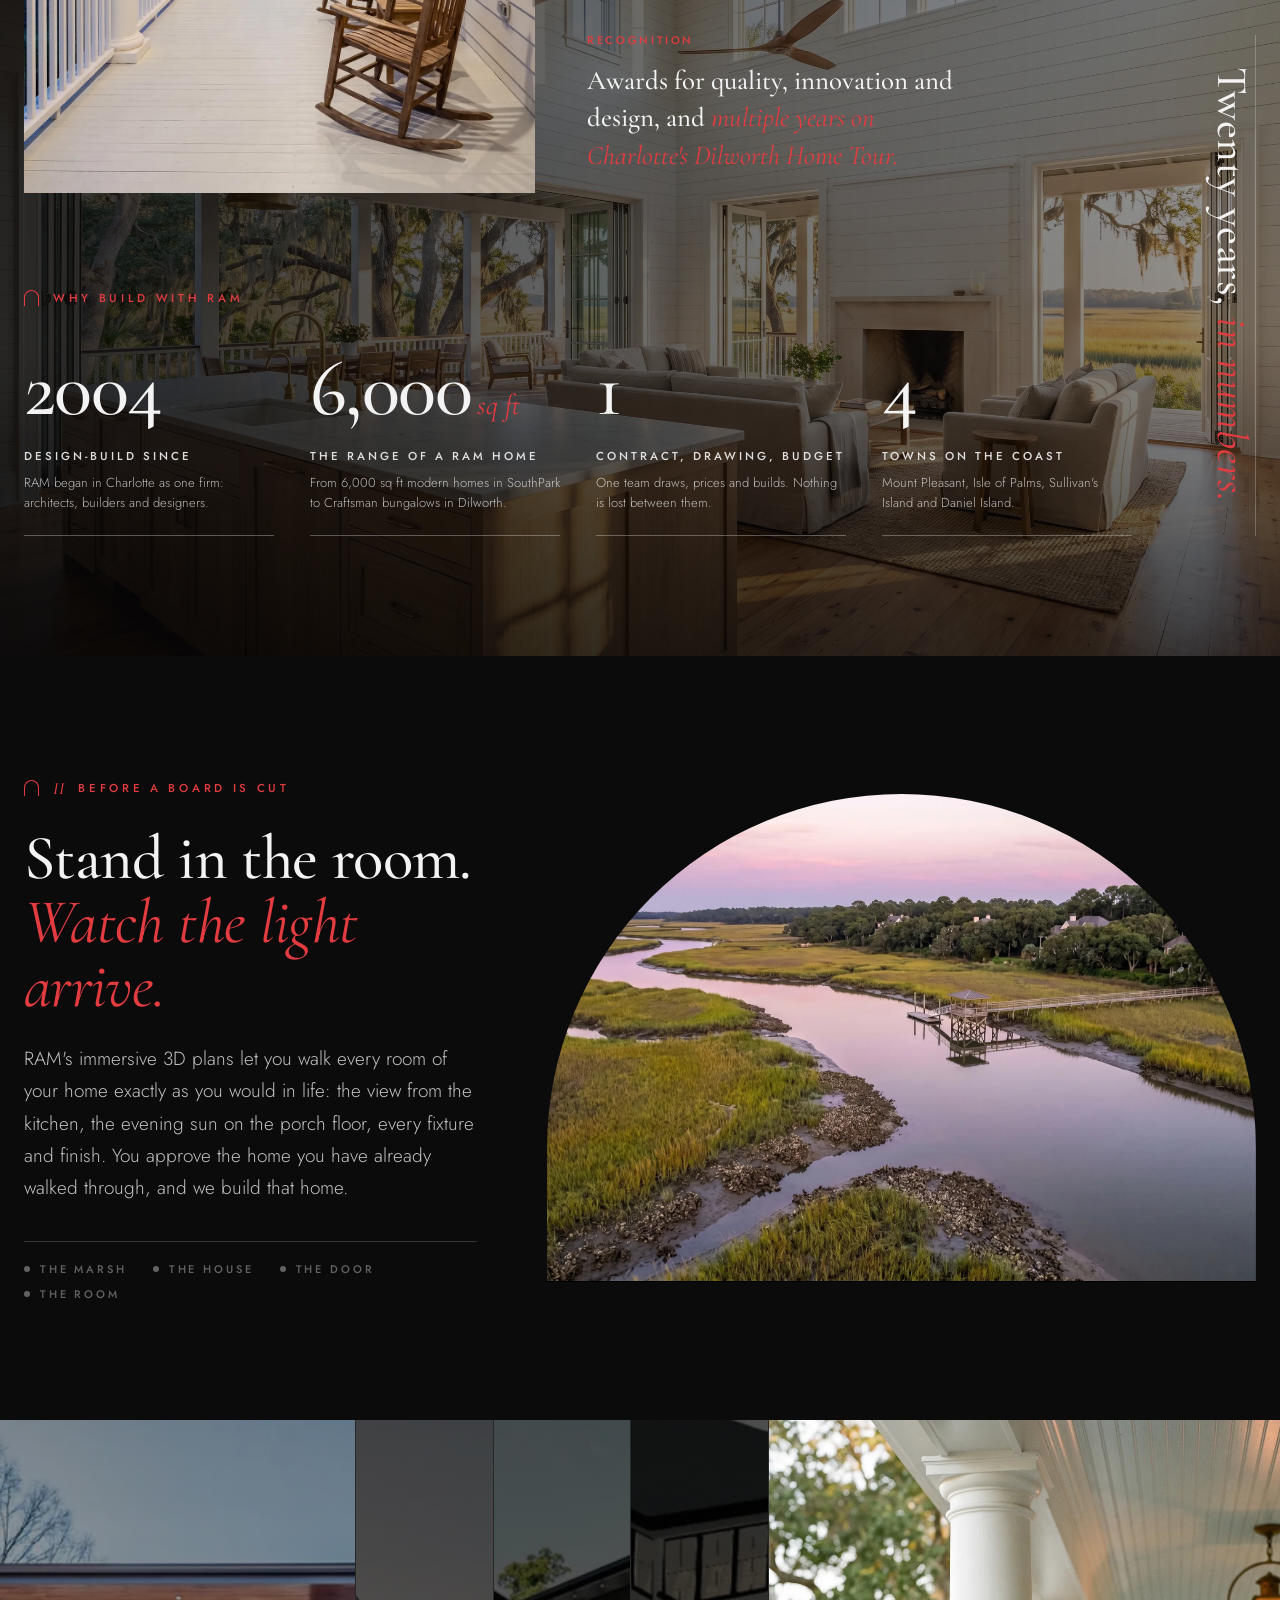
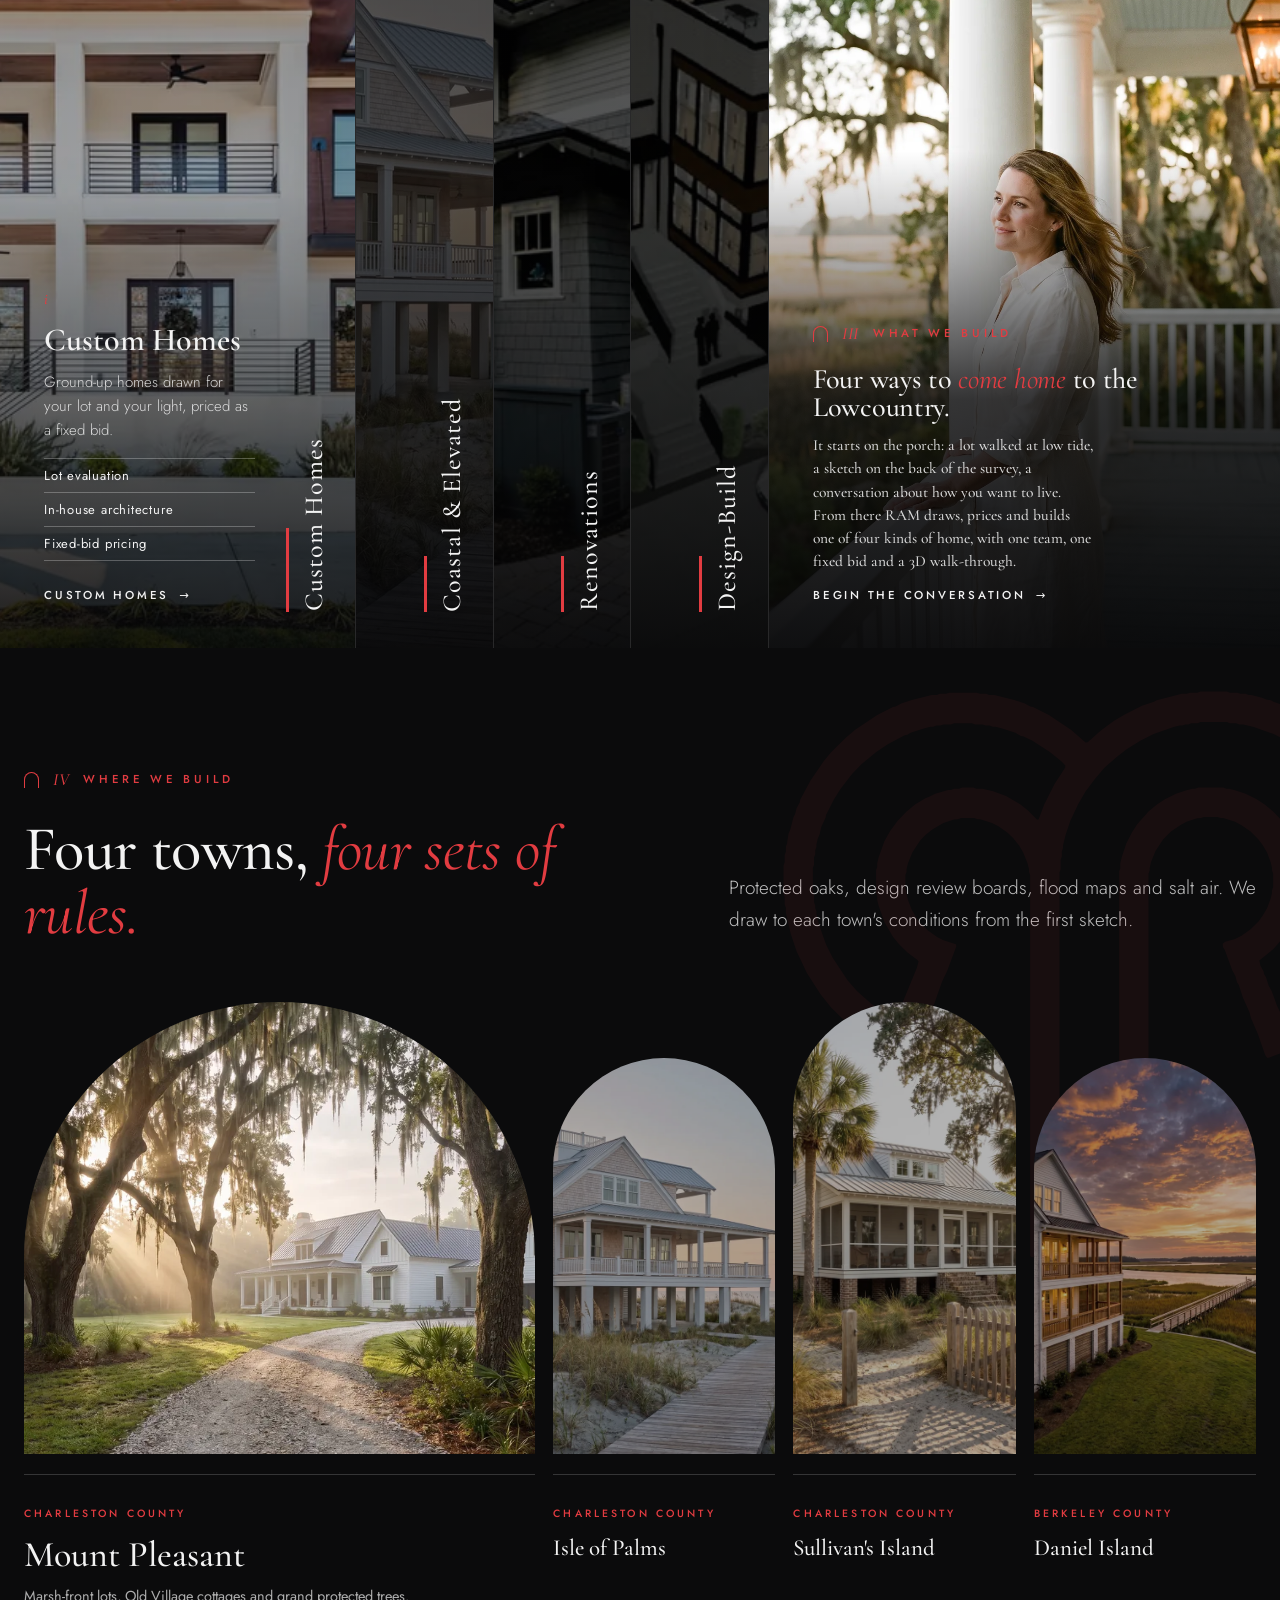
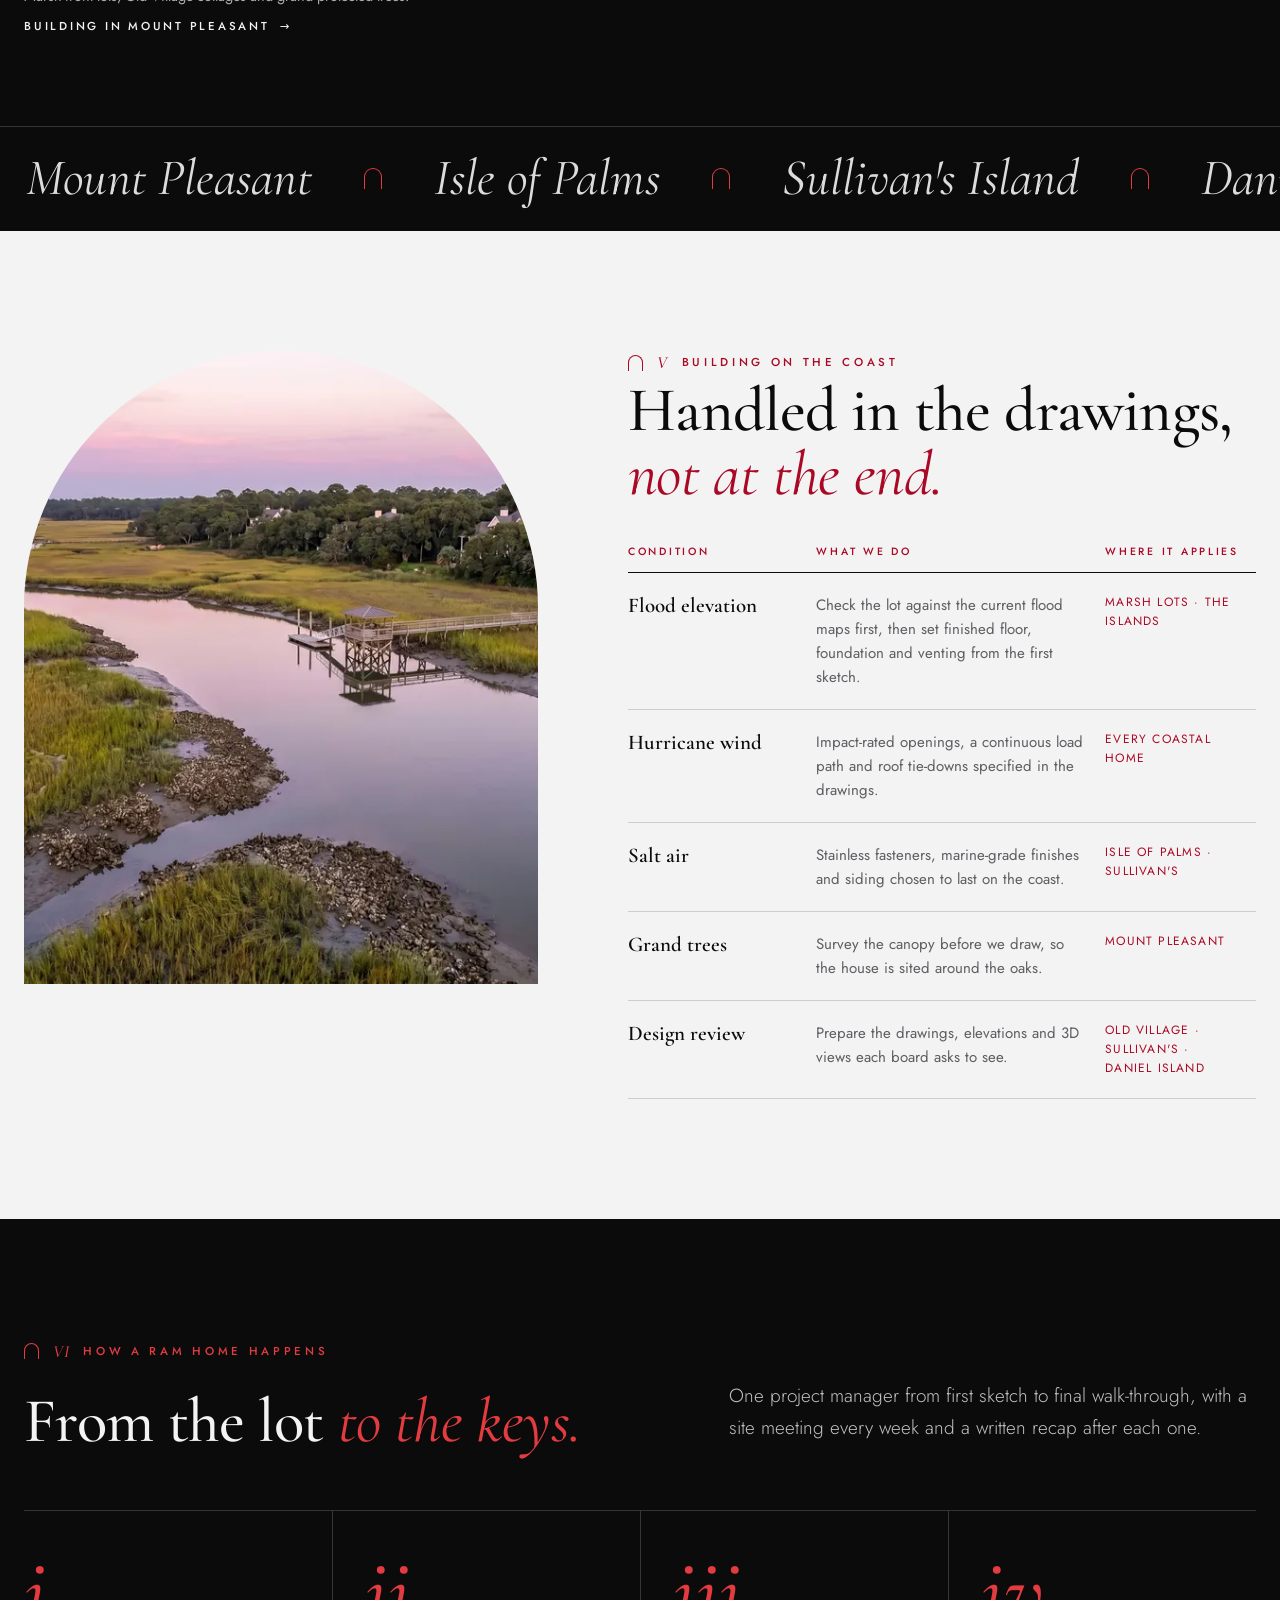
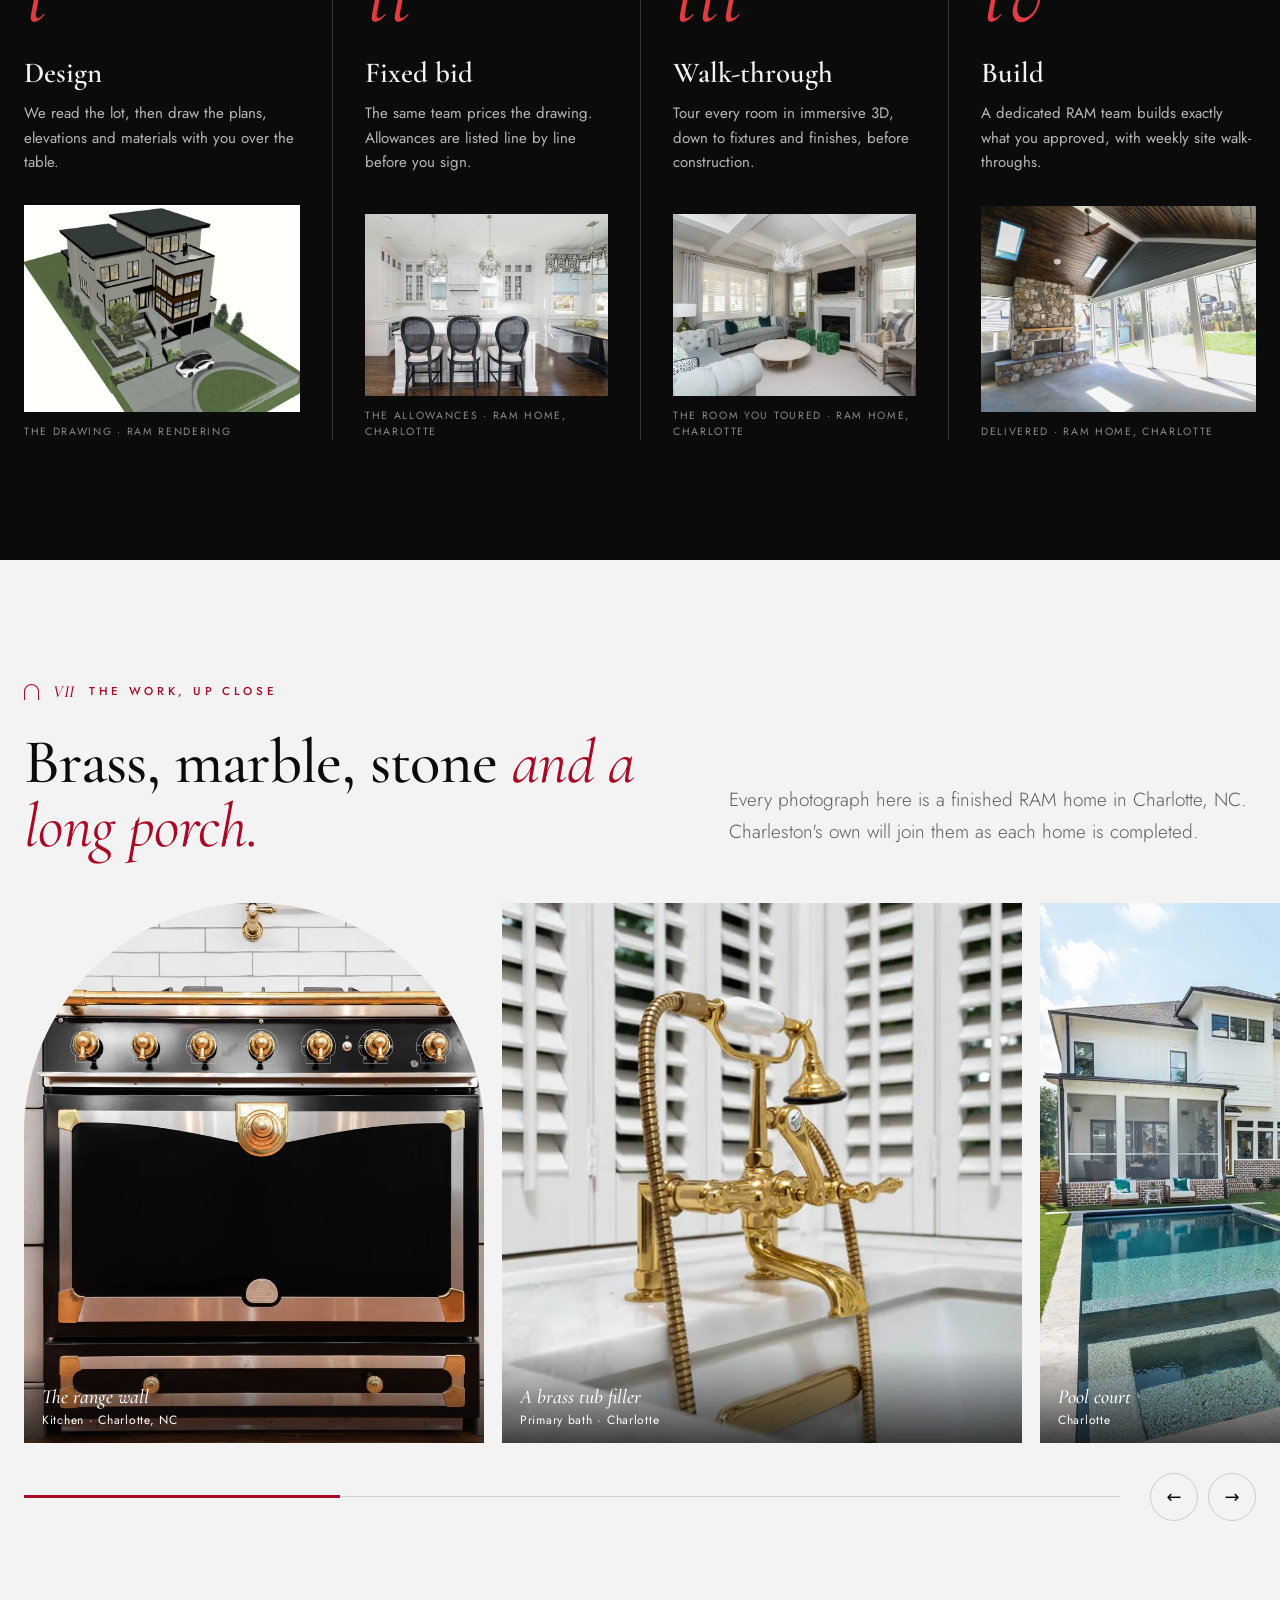
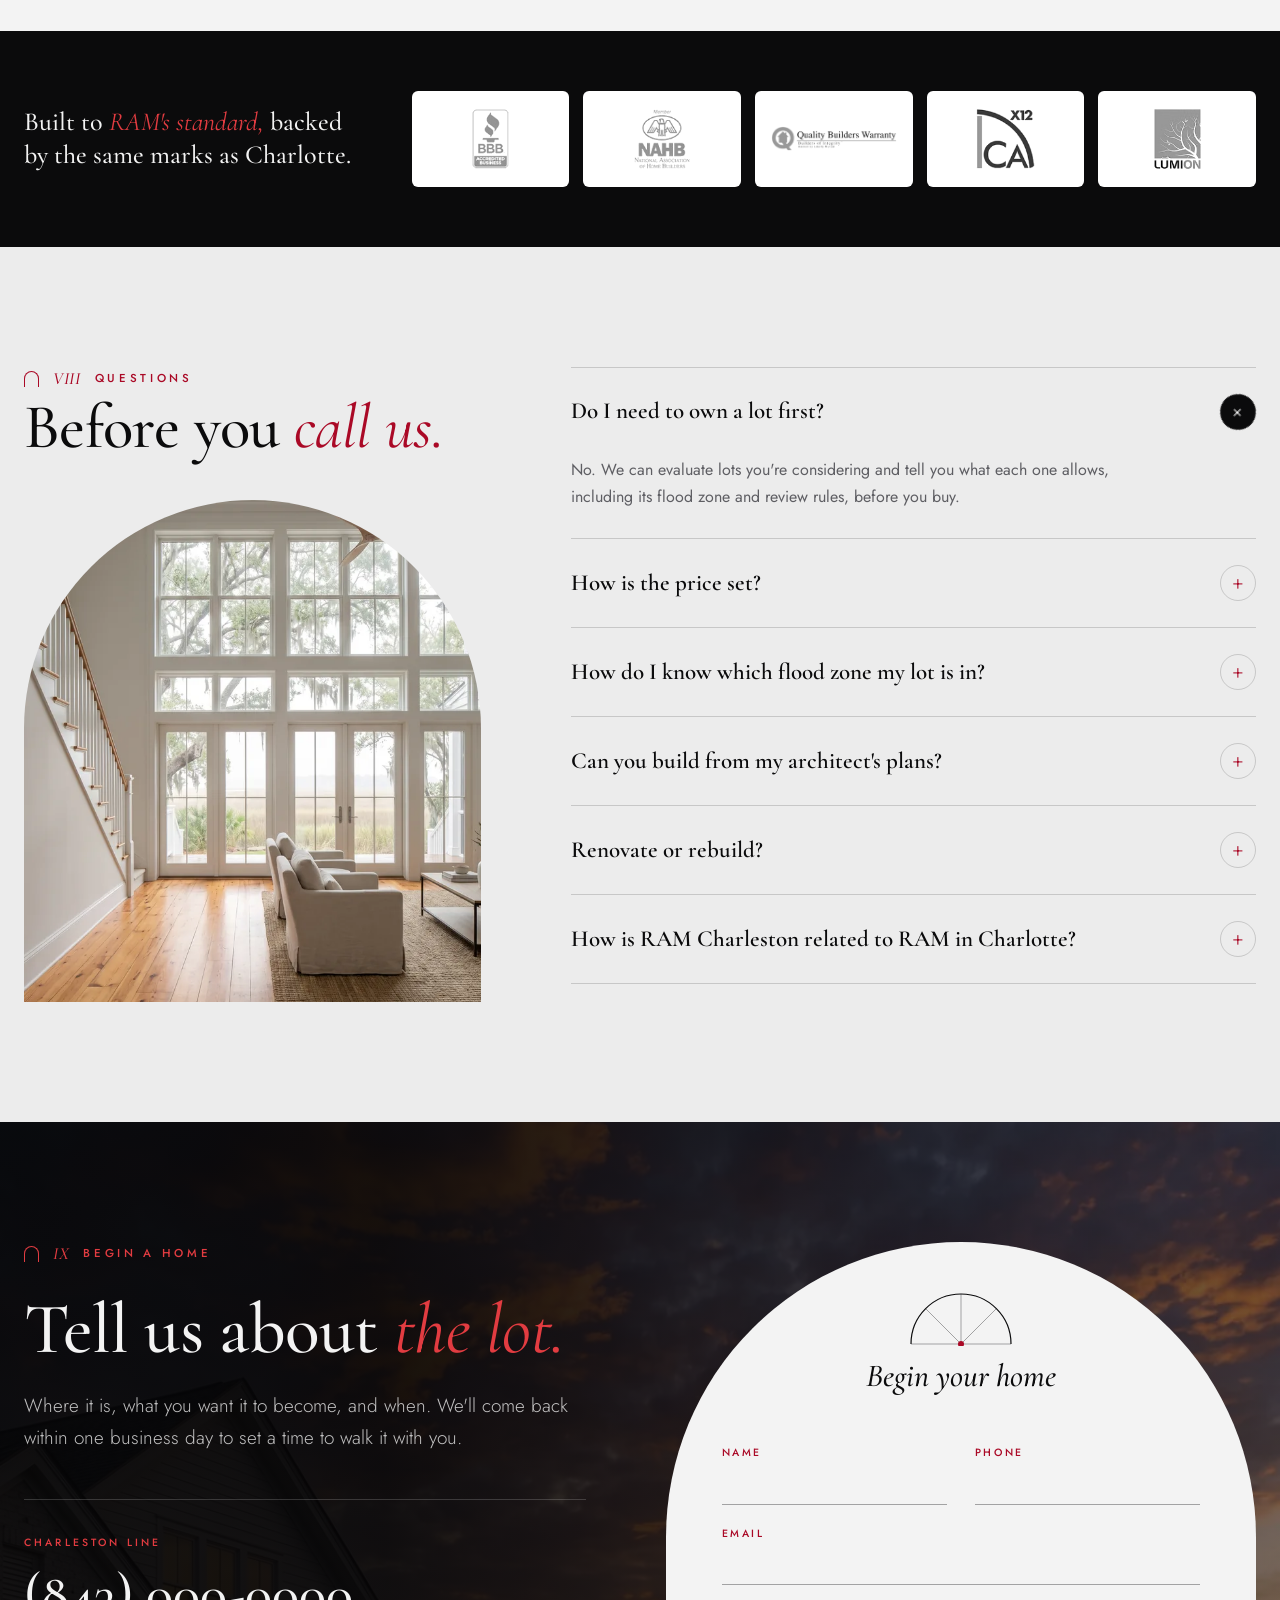
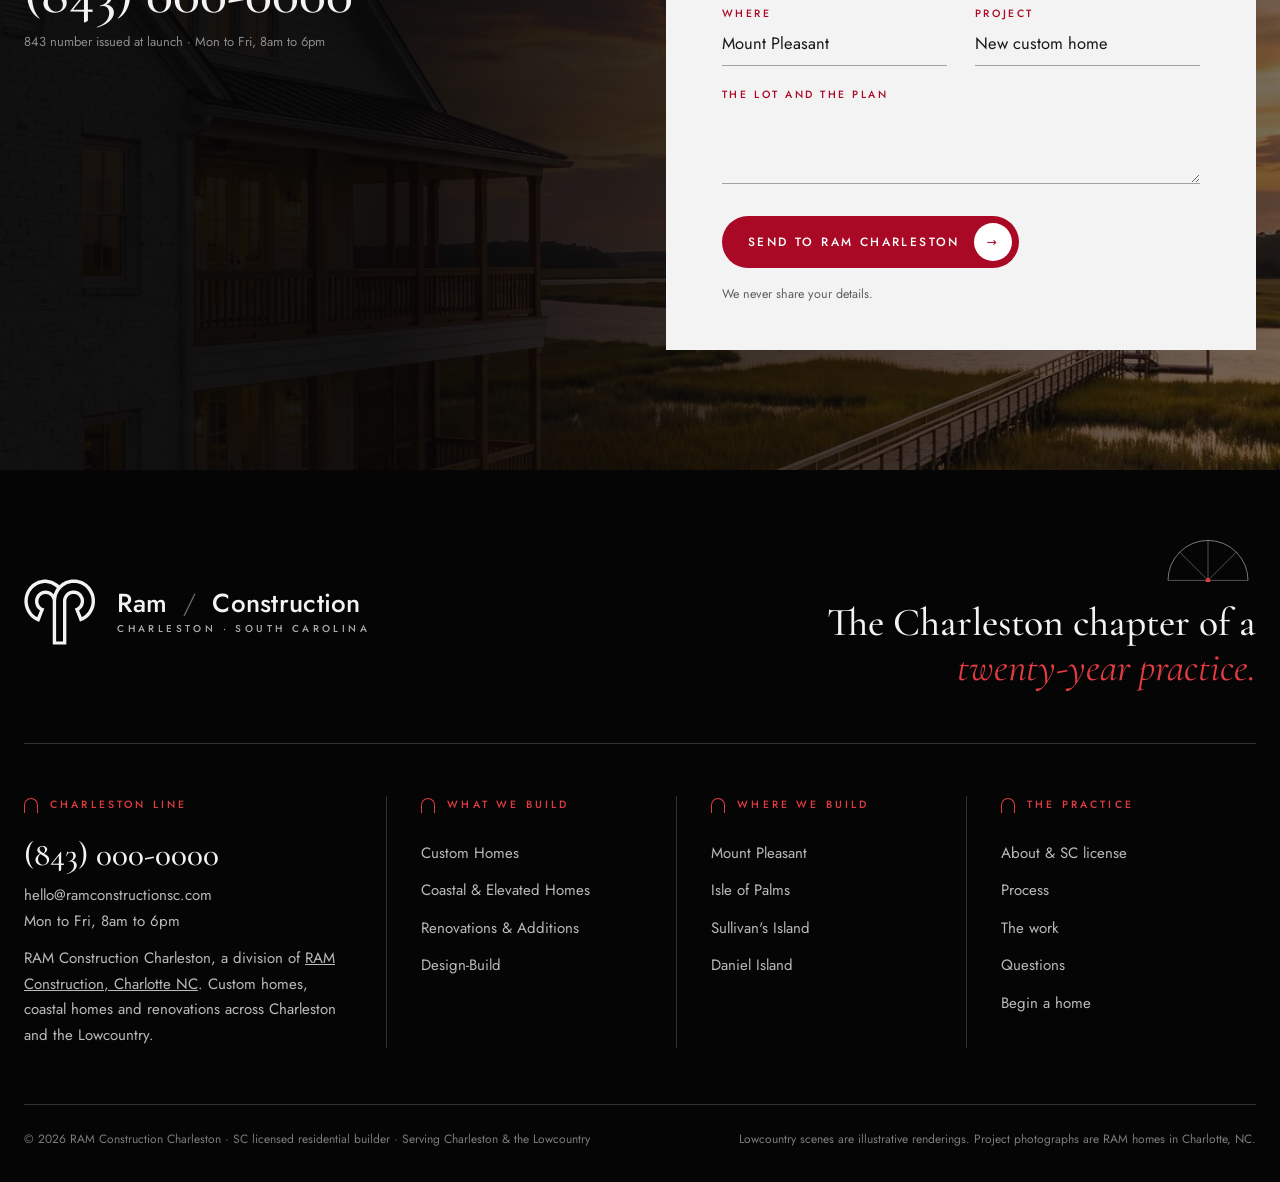
==== commit 98ff9492: "Pass 13: phone first screen holds the house, headline and CTA; horns-only mark Co-Authored-By: Claud" ====
--- a/index.html
+++ b/index.html
@@ -87,8 +87,8 @@
 .hdr-row{position:relative;width:var(--wrap);margin:auto;height:88px;display:grid;grid-template-columns:auto 1fr auto;align-items:center;gap:40px;transition:height .4s var(--ease)}
 .hdr.is-solid .hdr-row{height:76px}
 .lockup{display:flex;align-items:center;gap:16px;color:inherit}
-.lockup .mark{height:42px;width:calc(42px * .82);flex:none;fill:currentColor;transition:height .4s var(--ease),width .4s var(--ease)}
-.hdr.is-solid .lockup .mark{height:36px;width:calc(36px * .82)}
+.lockup .mark{height:39px;width:calc(39px * 1.08);flex:none;fill:currentColor;transition:height .4s var(--ease),width .4s var(--ease)}
+.hdr.is-solid .lockup .mark{height:33px;width:calc(33px * 1.08)}
 .lockup .wm{display:flex;flex-direction:column;gap:5px}
 .lockup .wm b{font:500 19px/1 var(--sans);letter-spacing:.01em;white-space:nowrap}
 .lockup .wm b i{font-style:normal;font-weight:300;opacity:.45;margin:0 .3em}
@@ -134,7 +134,6 @@
 .cyc b{grid-area:1/1;font:italic 500 16px/1.2 var(--serif);letter-spacing:.02em;color:var(--alabaster);transition:opacity .45s var(--ease),transform .45s var(--ease)}
 .cyc b.out{opacity:0;transform:translateY(-.5em)}
 .cyc b.in{opacity:0;transform:translateY(.5em);transition:none}
-.hero-note{position:absolute;right:24px;bottom:26px;z-index:2;font:400 10.5px/1 var(--sans);letter-spacing:.2em;text-transform:uppercase;color:rgba(243,243,243,.55)}
 
 /* ── the ledger welded to the hero base: three facts, hairlines, no boxes ─────────── */
 .ledger{background:var(--black);color:var(--alabaster);border-top:1px solid var(--rule-lt)}
@@ -387,7 +386,7 @@
 .ftr{background:var(--black-night);color:rgba(243,243,243,.76);font-size:15px}
 .ftr-sign{display:grid;grid-template-columns:auto 1fr;gap:60px;align-items:center;padding:64px 0 52px;border-bottom:1px solid var(--rule-lt)}
 .ftr-sign .lockup{gap:22px;color:var(--alabaster)}
-.ftr-sign .lockup .mark{height:72px;width:calc(72px * .82)}
+.ftr-sign .lockup .mark{height:66px;width:calc(66px * 1.08)}
 .ftr-sign .lockup .wm{gap:8px}
 .ftr-sign .lockup .wm b{font-size:26px}
 .ftr-sign .lockup .wm small{font-size:10px}
@@ -412,6 +411,7 @@
 .mnav{position:fixed;inset:0;z-index:60;background:var(--black-night);color:var(--alabaster);display:flex;flex-direction:column;padding:22px 24px 36px;opacity:0;visibility:hidden;transition:opacity .4s var(--ease),visibility .4s}
 .mnav.is-open{opacity:1;visibility:visible}
 .mnav-top{display:flex;justify-content:space-between;align-items:center}
+.mnav-top .mark{height:36px;width:calc(36px * 1.08);fill:currentColor}
 .mnav-top button{width:46px;height:46px;border-radius:50%;border:1px solid rgba(243,243,243,.4);background:none;color:var(--alabaster);font:300 26px/1 var(--sans);cursor:pointer}
 .mnav nav{margin:auto 0;display:flex;flex-direction:column}
 .mnav nav a{font:500 38px/1.25 var(--serif);padding:6px 0;border-bottom:1px solid var(--rule-lt)}
@@ -430,7 +430,7 @@
   .hdr-nav,.hdr-cta{display:none}
   .hdr-row{grid-template-columns:auto 1fr auto;height:78px}
   .hdr.is-solid .hdr-row{height:70px}
-  .lockup .mark{height:38px;width:calc(38px * .82)}
+  .lockup .mark{height:35px;width:calc(35px * 1.08)}
   .lockup .wm b{font-size:17px}
   .hdr-m{display:flex;gap:10px;justify-content:flex-end;grid-column:3}
   .hdr-m a,.hdr-m button{width:46px;height:46px;border-radius:50%;display:grid;place-items:center;border:1px solid rgba(243,243,243,.4);background:rgba(5,5,6,.3);color:var(--alabaster);cursor:pointer}
@@ -458,18 +458,22 @@
   .hdr .lockup .wm small{display:none}
   .hdr .lockup .wm b{font-size:16px}
   .hero{display:block;min-height:0;background:var(--black-night)}
-  .hero-img{position:relative;inset:auto;aspect-ratio:3/4;width:100%}
-  .hero-img img{object-position:50% 50%;transform:none;animation:none}
+  .hero-img{position:relative;inset:auto;width:100%;height:calc(100vw * 4 / 3);height:min(calc(100vw * 4 / 3),calc(100svh - 250px));min-height:360px}
+  .hero-img img{object-position:50% 42%;transform:none;animation:none}
   .hero::after{content:none}
-  .hero-img::after{content:"";position:absolute;inset:0;background:linear-gradient(0deg,rgba(5,5,6,.9) 0%,rgba(5,5,6,0) 22%),linear-gradient(180deg,rgba(5,5,6,.45) 0%,rgba(5,5,6,0) 24%)}
+  .hero-img::after{content:"";position:absolute;inset:0;background:linear-gradient(0deg,rgba(5,5,6,1) 0%,rgba(5,5,6,.85) 14%,rgba(5,5,6,0) 36%),linear-gradient(180deg,rgba(5,5,6,.5) 0%,rgba(5,5,6,0) 22%)}
   .hero-horn{display:none}
   .hero h1 em{color:#FF5E62}
-  .hero-in{padding:26px 0 56px}
-  .hero-note{position:absolute;right:16px;bottom:auto;top:calc(100vw * 4 / 3 - 26px);display:block;font-size:9.5px}
-  .kicker{margin-bottom:16px}
-  .hero h1{font-size:46px;line-height:1.02}
+  .hero-in{margin-top:-76px;padding:0 0 40px}
+  .kicker{font-size:10.5px;letter-spacing:.24em;margin-bottom:14px}
+  .hero h1{font-size:clamp(36px,10.8vw,46px);line-height:1.02}
   .hero h1 br{display:none}
-  .kicker{font-size:10.5px;letter-spacing:.24em;margin-bottom:20px}
+  .hero .lede{margin-top:14px;font-size:15px;line-height:1.55;max-width:none}
+  .hero-cta{margin-top:20px;gap:10px;flex-wrap:nowrap}
+  .hero-cta .btn-red{flex:1 1 auto;justify-content:space-between;padding-left:22px}
+  .hero-cta .btn-glass{flex:none;padding:7px;gap:0}
+  .hero-cta .btn-glass .lbl{display:none}
+  .chips{margin-top:26px;padding-top:16px}
   .chips{gap:8px 18px}
   .ledger-row{grid-template-columns:1fr}
   .ledger-item{border-left:0;padding:22px 0;border-top:1px solid var(--rule-lt)}
@@ -533,7 +537,7 @@
   .form h3{font-size:25px}
   .fgrid{grid-template-columns:1fr}
   .ftr-sign{grid-template-columns:1fr;gap:40px;padding:64px 0 44px}
-  .ftr-sign .lockup .mark{height:56px;width:calc(56px * .82)}
+  .ftr-sign .lockup .mark{height:52px;width:calc(52px * 1.08)}
   .ftr-sign .lockup .wm b{font-size:21px}
   .ftr-line{justify-self:start;text-align:left}
   .ftr-line .fan{margin:0 0 16px 0}
@@ -542,6 +546,10 @@
   .ftr-col:first-child{border-top:0;padding-top:0;padding-right:0}
   .ftr-base{margin-top:44px}
   .marquee{margin-top:70px}
+}
+@media (max-width:380px){
+  .kicker{font-size:10px;letter-spacing:.18em;gap:10px}
+  .kicker::before{width:26px}
 }
 @media (prefers-reduced-motion:reduce){
   *,*::before,*::after{animation:none!important;transition:none!important}
@@ -553,7 +561,7 @@
 </style>
 </head>
 <body>
-<svg width="0" height="0" style="position:absolute" aria-hidden="true"><defs><symbol id="ram-mark" viewBox="155 131 619 692"><path fill="currentColor" fill-rule="evenodd" d="M620.5 143.2 L610.2 139.8 L608.0 138.5 L604.2 137.8 L600.5 136.2 L591.5 134.0 L589.2 134.0 L586.5 133.0 L582.2 133.0 L579.5 132.0 L573.2 132.0 L570.5 131.0 L548.2 131.0 L545.5 132.0 L539.2 132.0 L536.5 133.0 L532.2 133.0 L510.8 138.5 L508.5 139.8 L498.2 143.2 L482.8 151.0 L474.2 156.2 L463.0 164.5 L452.0 174.2 L450.2 174.5 L437.8 163.5 L419.0 151.0 L405.5 144.2 L403.2 143.8 L398.5 141.2 L389.5 138.2 L372.5 134.0 L368.2 134.0 L365.5 133.0 L360.2 133.0 L357.5 132.0 L334.2 132.0 L331.5 133.0 L326.2 133.0 L323.5 134.0 L319.2 134.0 L302.2 138.2 L293.2 141.2 L288.5 143.8 L286.2 144.2 L272.8 151.0 L254.0 163.5 L245.8 170.5 L233.5 182.8 L227.5 190.0 L216.0 206.8 L207.2 223.2 L206.8 225.5 L204.2 230.2 L202.8 235.5 L201.5 237.8 L198.8 248.5 L197.2 252.2 L196.0 260.5 L195.0 263.2 L195.0 267.5 L194.0 270.2 L194.0 276.5 L193.0 279.2 L193.0 303.5 L194.0 306.2 L194.0 312.5 L195.0 315.2 L195.0 319.5 L199.2 337.5 L204.2 352.5 L213.0 371.0 L224.5 388.8 L233.5 400.0 L245.8 412.2 L258.0 422.2 L272.8 431.8 L286.2 438.5 L300.0 443.8 L302.8 443.5 L304.5 440.5 L306.0 435.2 L311.5 422.5 L316.0 409.2 L321.5 396.5 L328.0 378.2 L332.5 368.5 L340.2 348.0 L339.8 346.2 L329.2 342.8 L323.8 340.0 L316.0 334.5 L309.2 327.8 L305.8 323.0 L302.0 316.5 L299.0 308.5 L297.8 303.5 L297.8 301.2 L296.8 298.5 L296.8 287.2 L297.8 284.5 L297.8 282.2 L299.0 277.2 L302.8 267.8 L309.2 258.0 L313.8 253.2 L320.0 248.2 L329.2 243.0 L338.2 240.0 L341.5 239.8 L344.2 238.8 L355.5 238.8 L358.2 239.8 L360.5 239.8 L370.5 243.0 L376.0 245.8 L383.8 251.2 L388.5 255.8 L393.5 262.0 L397.0 267.8 L400.8 277.2 L402.0 282.2 L402.0 284.5 L403.0 287.2 L403.0 611.2 L403.5 612.2 L404.5 612.8 L502.2 612.8 L503.2 612.2 L503.8 611.2 L503.8 286.2 L504.8 283.5 L504.8 281.2 L506.0 276.2 L509.8 266.8 L516.2 257.0 L523.0 250.2 L530.8 244.8 L536.2 242.0 L545.2 239.0 L548.5 238.8 L551.2 237.8 L562.5 237.8 L565.2 238.8 L567.5 238.8 L577.5 242.0 L583.0 244.8 L590.8 250.2 L597.5 257.0 L601.0 261.8 L604.8 268.2 L607.8 276.2 L609.0 281.2 L609.0 283.5 L610.0 286.2 L610.0 297.5 L609.0 300.2 L609.0 302.5 L607.8 307.5 L604.8 315.5 L601.0 322.0 L597.5 326.8 L590.8 333.5 L583.0 339.0 L577.5 341.8 L569.2 344.2 L567.0 345.8 L567.2 348.5 L568.8 351.2 L575.2 368.5 L577.8 373.2 L579.2 378.5 L580.8 381.2 L584.2 391.5 L589.8 404.2 L591.2 409.5 L596.8 422.2 L603.2 440.5 L604.8 442.8 L606.2 442.8 L620.5 437.5 L636.0 429.8 L647.8 422.2 L663.0 410.2 L677.2 395.8 L687.2 382.8 L695.8 369.0 L702.5 355.5 L709.5 336.5 L712.8 323.5 L712.8 320.2 L713.8 317.5 L713.8 314.2 L714.8 311.5 L714.8 305.2 L715.8 302.5 L715.8 278.2 L714.8 275.5 L714.8 269.2 L713.8 266.5 L713.8 262.2 L712.8 259.5 L712.8 257.2 L709.5 244.2 L706.5 235.2 L705.0 232.5 L702.5 225.2 L695.8 211.8 L687.2 198.0 L675.2 182.8 L660.8 168.5 L647.8 158.5 L636.0 151.0Z M397.5 169.2 L395.2 168.8 L390.5 166.2 L378.5 162.2 L373.5 161.0 L371.2 161.0 L368.5 160.0 L365.2 160.0 L362.5 159.0 L356.2 159.0 L353.5 158.0 L338.2 158.0 L335.5 159.0 L329.2 159.0 L326.5 160.0 L323.2 160.0 L320.5 161.0 L318.2 161.0 L313.2 162.2 L301.2 166.2 L298.5 167.8 L296.2 168.2 L281.8 176.0 L272.0 182.5 L259.8 192.5 L251.5 201.0 L241.5 214.0 L236.0 222.8 L229.2 236.2 L228.8 238.5 L225.2 246.2 L223.8 252.5 L222.2 256.2 L221.0 261.2 L221.0 263.5 L220.0 266.2 L220.0 269.5 L219.0 272.2 L219.0 278.5 L218.0 281.2 L218.0 301.5 L219.0 304.2 L219.0 310.5 L220.0 313.2 L220.0 315.5 L221.0 318.2 L221.0 320.5 L223.2 329.5 L229.2 346.5 L235.0 358.0 L247.5 376.8 L255.5 386.0 L268.0 397.2 L278.2 404.5 L287.0 409.8 L288.8 409.5 L290.5 406.5 L291.0 404.2 L306.5 366.5 L308.0 361.0 L306.8 359.5 L298.8 353.5 L291.2 346.0 L286.2 339.8 L279.0 327.5 L274.0 313.5 L272.8 308.5 L272.8 305.2 L271.8 302.5 L271.8 283.2 L272.8 280.5 L272.8 277.2 L274.0 272.2 L279.0 258.2 L283.8 249.8 L290.2 241.0 L297.8 233.2 L305.0 227.2 L313.8 221.8 L317.5 220.5 L322.2 218.0 L333.2 214.8 L335.5 214.8 L338.2 213.8 L342.5 213.8 L345.2 212.8 L354.5 212.8 L357.2 213.8 L362.5 213.8 L371.5 216.0 L382.5 220.0 L394.8 227.2 L401.0 232.2 L408.8 240.0 L410.2 240.0 L415.0 227.2 L423.8 209.8 L432.8 196.0 L433.0 194.0 L429.8 190.5 L419.8 182.5 L405.0 173.0Z M610.5 167.2 L593.5 161.2 L584.5 159.0 L581.2 159.0 L578.5 158.0 L573.2 158.0 L570.5 157.0 L548.2 157.0 L545.5 158.0 L540.2 158.0 L537.5 159.0 L535.2 159.0 L532.5 160.0 L530.2 160.0 L525.2 161.2 L508.2 167.2 L496.8 173.0 L485.2 180.2 L477.0 186.5 L466.5 195.8 L458.5 205.0 L450.2 216.2 L444.0 226.8 L437.2 241.2 L433.2 253.2 L431.0 262.2 L431.0 264.5 L430.0 267.2 L430.0 271.5 L429.0 274.2 L429.0 282.5 L428.0 285.2 L428.0 588.2 L428.5 589.2 L429.5 589.8 L477.2 589.8 L478.2 589.2 L478.8 588.2 L478.8 284.2 L479.8 281.5 L479.8 277.2 L481.0 272.2 L485.0 260.2 L489.8 250.8 L494.2 244.0 L503.8 233.2 L511.0 227.2 L517.8 222.8 L527.2 218.0 L536.2 215.0 L541.2 213.8 L543.5 213.8 L546.2 212.8 L567.5 212.8 L570.2 213.8 L572.5 213.8 L577.5 215.0 L586.5 218.0 L596.0 222.8 L602.8 227.2 L610.0 233.2 L615.5 239.0 L621.8 247.2 L628.8 260.2 L631.8 269.2 L634.0 278.2 L634.0 281.8 L635.0 286.0 L635.0 299.5 L634.0 302.2 L634.0 305.5 L633.0 308.2 L633.0 310.5 L628.8 323.5 L625.0 331.0 L619.5 339.8 L610.0 350.5 L598.2 360.0 L599.2 364.5 L601.8 369.2 L602.2 371.5 L603.8 374.2 L606.2 381.5 L608.8 386.2 L613.2 398.5 L618.0 408.5 L619.8 408.8 L624.0 406.8 L640.8 395.2 L652.2 385.0 L660.2 375.8 L666.5 367.5 L673.8 356.0 L679.5 344.5 L685.5 327.5 L688.8 314.5 L688.8 311.2 L689.8 308.5 L689.8 302.2 L690.8 299.5 L690.8 281.2 L689.8 278.5 L689.8 272.2 L688.8 269.5 L688.8 266.2 L685.5 253.2 L681.5 241.2 L679.0 236.5 L678.5 234.2 L670.8 219.8 L664.2 210.0 L653.2 196.8 L640.8 185.5 L624.0 174.0Z"/><path fill="currentColor" d="M563.5 716.5 L563.0 717.5 L563.0 821.2 L563.5 822.2 L564.5 822.8 L609.2 822.8 L610.2 822.2 L610.8 821.2 L611.0 748.8 L611.8 748.0 L612.8 749.0 L615.8 755.2 L616.2 757.5 L619.8 764.2 L620.2 766.5 L622.8 771.2 L623.2 773.5 L625.8 778.2 L629.2 787.5 L632.8 794.2 L633.2 796.5 L635.8 801.2 L636.2 803.5 L638.8 808.2 L642.2 817.5 L644.8 822.0 L646.2 822.8 L690.2 822.5 L691.2 821.8 L692.5 819.5 L693.0 817.2 L695.5 812.5 L696.0 810.2 L698.5 805.5 L699.0 803.2 L701.5 798.5 L702.0 796.2 L704.5 791.5 L705.0 789.2 L707.5 784.5 L708.0 782.2 L710.5 777.5 L711.0 775.2 L713.5 770.5 L714.0 768.2 L716.5 763.5 L720.0 754.2 L723.0 748.0 L724.0 747.0 L724.8 747.8 L725.0 821.2 L725.5 822.2 L726.5 822.8 L772.2 822.8 L773.2 822.2 L773.8 821.2 L773.8 717.5 L773.2 716.5 L772.2 716.0 L697.5 716.2 L696.0 717.8 L692.2 725.2 L691.8 727.5 L685.2 740.2 L684.8 742.5 L678.2 755.2 L677.8 757.5 L671.2 770.2 L670.8 772.5 L668.2 776.2 L667.5 776.2 L665.8 773.8 L665.5 772.2 L660.0 761.5 L659.5 759.2 L655.0 750.5 L654.5 748.2 L649.0 737.5 L648.5 735.2 L643.0 724.5 L642.5 722.2 L640.0 717.2 L639.0 716.2 L564.5 716.0Z M350.0 821.0 L350.0 822.0 L351.2 822.8 L408.2 822.8 L410.0 821.5 L411.8 819.0 L417.8 807.2 L420.5 804.8 L482.5 804.8 L484.0 805.5 L485.0 806.8 L492.0 821.0 L494.2 822.8 L554.0 822.8 L555.2 821.8 L486.2 718.0 L483.5 716.0 L421.2 716.0 L420.0 716.5 L416.2 721.2Z M451.5 745.5 L452.2 745.5 L453.5 746.8 L460.0 760.0 L462.0 762.8 L469.8 778.2 L470.0 780.0 L469.2 780.8 L434.8 781.0 L433.5 780.2 L433.5 778.2 L437.8 769.8 L439.8 767.0 L450.2 746.8Z M156.5 716.5 L156.0 717.5 L156.0 741.5 L155.0 744.2 L155.0 821.2 L155.5 822.2 L156.5 822.8 L211.2 822.8 L212.2 822.2 L212.8 821.2 L212.8 780.5 L213.2 779.5 L214.5 778.8 L223.5 778.8 L226.2 779.8 L230.0 780.2 L233.8 782.2 L246.5 794.8 L259.5 810.0 L272.5 822.5 L338.2 822.8 L339.5 822.0 L339.2 821.0 L335.2 816.0 L330.2 811.0 L325.2 804.8 L307.0 786.5 L301.0 782.0 L288.0 775.8 L287.0 774.8 L289.8 773.2 L298.5 771.5 L307.5 768.5 L311.0 766.8 L314.8 764.2 L318.2 761.0 L320.8 758.0 L323.8 751.5 L323.8 742.2 L322.2 736.8 L319.8 731.8 L317.2 728.8 L312.8 724.5 L309.0 722.0 L299.5 718.2 L294.5 717.0 L292.2 717.0 L289.5 716.0 L157.5 716.0Z M212.8 738.5 L213.2 737.5 L214.5 736.8 L251.5 736.8 L259.5 739.0 L261.8 740.2 L265.0 744.0 L266.0 747.2 L266.0 749.5 L264.5 752.8 L262.0 755.0 L250.5 758.0 L214.5 758.0 L213.5 757.5 L212.8 756.2Z"/></symbol><path id="glyphdef" fill="currentColor" fill-rule="evenodd" d="M620.5 143.2 L610.2 139.8 L608.0 138.5 L604.2 137.8 L600.5 136.2 L591.5 134.0 L589.2 134.0 L586.5 133.0 L582.2 133.0 L579.5 132.0 L573.2 132.0 L570.5 131.0 L548.2 131.0 L545.5 132.0 L539.2 132.0 L536.5 133.0 L532.2 133.0 L510.8 138.5 L508.5 139.8 L498.2 143.2 L482.8 151.0 L474.2 156.2 L463.0 164.5 L452.0 174.2 L450.2 174.5 L437.8 163.5 L419.0 151.0 L405.5 144.2 L403.2 143.8 L398.5 141.2 L389.5 138.2 L372.5 134.0 L368.2 134.0 L365.5 133.0 L360.2 133.0 L357.5 132.0 L334.2 132.0 L331.5 133.0 L326.2 133.0 L323.5 134.0 L319.2 134.0 L302.2 138.2 L293.2 141.2 L288.5 143.8 L286.2 144.2 L272.8 151.0 L254.0 163.5 L245.8 170.5 L233.5 182.8 L227.5 190.0 L216.0 206.8 L207.2 223.2 L206.8 225.5 L204.2 230.2 L202.8 235.5 L201.5 237.8 L198.8 248.5 L197.2 252.2 L196.0 260.5 L195.0 263.2 L195.0 267.5 L194.0 270.2 L194.0 276.5 L193.0 279.2 L193.0 303.5 L194.0 306.2 L194.0 312.5 L195.0 315.2 L195.0 319.5 L199.2 337.5 L204.2 352.5 L213.0 371.0 L224.5 388.8 L233.5 400.0 L245.8 412.2 L258.0 422.2 L272.8 431.8 L286.2 438.5 L300.0 443.8 L302.8 443.5 L304.5 440.5 L306.0 435.2 L311.5 422.5 L316.0 409.2 L321.5 396.5 L328.0 378.2 L332.5 368.5 L340.2 348.0 L339.8 346.2 L329.2 342.8 L323.8 340.0 L316.0 334.5 L309.2 327.8 L305.8 323.0 L302.0 316.5 L299.0 308.5 L297.8 303.5 L297.8 301.2 L296.8 298.5 L296.8 287.2 L297.8 284.5 L297.8 282.2 L299.0 277.2 L302.8 267.8 L309.2 258.0 L313.8 253.2 L320.0 248.2 L329.2 243.0 L338.2 240.0 L341.5 239.8 L344.2 238.8 L355.5 238.8 L358.2 239.8 L360.5 239.8 L370.5 243.0 L376.0 245.8 L383.8 251.2 L388.5 255.8 L393.5 262.0 L397.0 267.8 L400.8 277.2 L402.0 282.2 L402.0 284.5 L403.0 287.2 L403.0 611.2 L403.5 612.2 L404.5 612.8 L502.2 612.8 L503.2 612.2 L503.8 611.2 L503.8 286.2 L504.8 283.5 L504.8 281.2 L506.0 276.2 L509.8 266.8 L516.2 257.0 L523.0 250.2 L530.8 244.8 L536.2 242.0 L545.2 239.0 L548.5 238.8 L551.2 237.8 L562.5 237.8 L565.2 238.8 L567.5 238.8 L577.5 242.0 L583.0 244.8 L590.8 250.2 L597.5 257.0 L601.0 261.8 L604.8 268.2 L607.8 276.2 L609.0 281.2 L609.0 283.5 L610.0 286.2 L610.0 297.5 L609.0 300.2 L609.0 302.5 L607.8 307.5 L604.8 315.5 L601.0 322.0 L597.5 326.8 L590.8 333.5 L583.0 339.0 L577.5 341.8 L569.2 344.2 L567.0 345.8 L567.2 348.5 L568.8 351.2 L575.2 368.5 L577.8 373.2 L579.2 378.5 L580.8 381.2 L584.2 391.5 L589.8 404.2 L591.2 409.5 L596.8 422.2 L603.2 440.5 L604.8 442.8 L606.2 442.8 L620.5 437.5 L636.0 429.8 L647.8 422.2 L663.0 410.2 L677.2 395.8 L687.2 382.8 L695.8 369.0 L702.5 355.5 L709.5 336.5 L712.8 323.5 L712.8 320.2 L713.8 317.5 L713.8 314.2 L714.8 311.5 L714.8 305.2 L715.8 302.5 L715.8 278.2 L714.8 275.5 L714.8 269.2 L713.8 266.5 L713.8 262.2 L712.8 259.5 L712.8 257.2 L709.5 244.2 L706.5 235.2 L705.0 232.5 L702.5 225.2 L695.8 211.8 L687.2 198.0 L675.2 182.8 L660.8 168.5 L647.8 158.5 L636.0 151.0Z M397.5 169.2 L395.2 168.8 L390.5 166.2 L378.5 162.2 L373.5 161.0 L371.2 161.0 L368.5 160.0 L365.2 160.0 L362.5 159.0 L356.2 159.0 L353.5 158.0 L338.2 158.0 L335.5 159.0 L329.2 159.0 L326.5 160.0 L323.2 160.0 L320.5 161.0 L318.2 161.0 L313.2 162.2 L301.2 166.2 L298.5 167.8 L296.2 168.2 L281.8 176.0 L272.0 182.5 L259.8 192.5 L251.5 201.0 L241.5 214.0 L236.0 222.8 L229.2 236.2 L228.8 238.5 L225.2 246.2 L223.8 252.5 L222.2 256.2 L221.0 261.2 L221.0 263.5 L220.0 266.2 L220.0 269.5 L219.0 272.2 L219.0 278.5 L218.0 281.2 L218.0 301.5 L219.0 304.2 L219.0 310.5 L220.0 313.2 L220.0 315.5 L221.0 318.2 L221.0 320.5 L223.2 329.5 L229.2 346.5 L235.0 358.0 L247.5 376.8 L255.5 386.0 L268.0 397.2 L278.2 404.5 L287.0 409.8 L288.8 409.5 L290.5 406.5 L291.0 404.2 L306.5 366.5 L308.0 361.0 L306.8 359.5 L298.8 353.5 L291.2 346.0 L286.2 339.8 L279.0 327.5 L274.0 313.5 L272.8 308.5 L272.8 305.2 L271.8 302.5 L271.8 283.2 L272.8 280.5 L272.8 277.2 L274.0 272.2 L279.0 258.2 L283.8 249.8 L290.2 241.0 L297.8 233.2 L305.0 227.2 L313.8 221.8 L317.5 220.5 L322.2 218.0 L333.2 214.8 L335.5 214.8 L338.2 213.8 L342.5 213.8 L345.2 212.8 L354.5 212.8 L357.2 213.8 L362.5 213.8 L371.5 216.0 L382.5 220.0 L394.8 227.2 L401.0 232.2 L408.8 240.0 L410.2 240.0 L415.0 227.2 L423.8 209.8 L432.8 196.0 L433.0 194.0 L429.8 190.5 L419.8 182.5 L405.0 173.0Z M610.5 167.2 L593.5 161.2 L584.5 159.0 L581.2 159.0 L578.5 158.0 L573.2 158.0 L570.5 157.0 L548.2 157.0 L545.5 158.0 L540.2 158.0 L537.5 159.0 L535.2 159.0 L532.5 160.0 L530.2 160.0 L525.2 161.2 L508.2 167.2 L496.8 173.0 L485.2 180.2 L477.0 186.5 L466.5 195.8 L458.5 205.0 L450.2 216.2 L444.0 226.8 L437.2 241.2 L433.2 253.2 L431.0 262.2 L431.0 264.5 L430.0 267.2 L430.0 271.5 L429.0 274.2 L429.0 282.5 L428.0 285.2 L428.0 588.2 L428.5 589.2 L429.5 589.8 L477.2 589.8 L478.2 589.2 L478.8 588.2 L478.8 284.2 L479.8 281.5 L479.8 277.2 L481.0 272.2 L485.0 260.2 L489.8 250.8 L494.2 244.0 L503.8 233.2 L511.0 227.2 L517.8 222.8 L527.2 218.0 L536.2 215.0 L541.2 213.8 L543.5 213.8 L546.2 212.8 L567.5 212.8 L570.2 213.8 L572.5 213.8 L577.5 215.0 L586.5 218.0 L596.0 222.8 L602.8 227.2 L610.0 233.2 L615.5 239.0 L621.8 247.2 L628.8 260.2 L631.8 269.2 L634.0 278.2 L634.0 281.8 L635.0 286.0 L635.0 299.5 L634.0 302.2 L634.0 305.5 L633.0 308.2 L633.0 310.5 L628.8 323.5 L625.0 331.0 L619.5 339.8 L610.0 350.5 L598.2 360.0 L599.2 364.5 L601.8 369.2 L602.2 371.5 L603.8 374.2 L606.2 381.5 L608.8 386.2 L613.2 398.5 L618.0 408.5 L619.8 408.8 L624.0 406.8 L640.8 395.2 L652.2 385.0 L660.2 375.8 L666.5 367.5 L673.8 356.0 L679.5 344.5 L685.5 327.5 L688.8 314.5 L688.8 311.2 L689.8 308.5 L689.8 302.2 L690.8 299.5 L690.8 281.2 L689.8 278.5 L689.8 272.2 L688.8 269.5 L688.8 266.2 L685.5 253.2 L681.5 241.2 L679.0 236.5 L678.5 234.2 L670.8 219.8 L664.2 210.0 L653.2 196.8 L640.8 185.5 L624.0 174.0Z"/><path id="horndef" d="M620.5 143.2 L610.2 139.8 L608.0 138.5 L604.2 137.8 L600.5 136.2 L591.5 134.0 L589.2 134.0 L586.5 133.0 L582.2 133.0 L579.5 132.0 L573.2 132.0 L570.5 131.0 L548.2 131.0 L545.5 132.0 L539.2 132.0 L536.5 133.0 L532.2 133.0 L510.8 138.5 L508.5 139.8 L498.2 143.2 L482.8 151.0 L474.2 156.2 L463.0 164.5 L452.0 174.2 L450.2 174.5 L437.8 163.5 L419.0 151.0 L405.5 144.2 L403.2 143.8 L398.5 141.2 L389.5 138.2 L372.5 134.0 L368.2 134.0 L365.5 133.0 L360.2 133.0 L357.5 132.0 L334.2 132.0 L331.5 133.0 L326.2 133.0 L323.5 134.0 L319.2 134.0 L302.2 138.2 L293.2 141.2 L288.5 143.8 L286.2 144.2 L272.8 151.0 L254.0 163.5 L245.8 170.5 L233.5 182.8 L227.5 190.0 L216.0 206.8 L207.2 223.2 L206.8 225.5 L204.2 230.2 L202.8 235.5 L201.5 237.8 L198.8 248.5 L197.2 252.2 L196.0 260.5 L195.0 263.2 L195.0 267.5 L194.0 270.2 L194.0 276.5 L193.0 279.2 L193.0 303.5 L194.0 306.2 L194.0 312.5 L195.0 315.2 L195.0 319.5 L199.2 337.5 L204.2 352.5 L213.0 371.0 L224.5 388.8 L233.5 400.0 L245.8 412.2 L258.0 422.2 L272.8 431.8 L286.2 438.5 L300.0 443.8 L302.8 443.5 L304.5 440.5 L306.0 435.2 L311.5 422.5 L316.0 409.2 L321.5 396.5 L328.0 378.2 L332.5 368.5 L340.2 348.0 L339.8 346.2 L329.2 342.8 L323.8 340.0 L316.0 334.5 L309.2 327.8 L305.8 323.0 L302.0 316.5 L299.0 308.5 L297.8 303.5 L297.8 301.2 L296.8 298.5 L296.8 287.2 L297.8 284.5 L297.8 282.2 L299.0 277.2 L302.8 267.8 L309.2 258.0 L313.8 253.2 L320.0 248.2 L329.2 243.0 L338.2 240.0 L341.5 239.8 L344.2 238.8 L355.5 238.8 L358.2 239.8 L360.5 239.8 L370.5 243.0 L376.0 245.8 L383.8 251.2 L388.5 255.8 L393.5 262.0 L397.0 267.8 L400.8 277.2 L402.0 282.2 L402.0 284.5 L403.0 287.2 L403.0 611.2 L403.5 612.2 L404.5 612.8 L502.2 612.8 L503.2 612.2 L503.8 611.2 L503.8 286.2 L504.8 283.5 L504.8 281.2 L506.0 276.2 L509.8 266.8 L516.2 257.0 L523.0 250.2 L530.8 244.8 L536.2 242.0 L545.2 239.0 L548.5 238.8 L551.2 237.8 L562.5 237.8 L565.2 238.8 L567.5 238.8 L577.5 242.0 L583.0 244.8 L590.8 250.2 L597.5 257.0 L601.0 261.8 L604.8 268.2 L607.8 276.2 L609.0 281.2 L609.0 283.5 L610.0 286.2 L610.0 297.5 L609.0 300.2 L609.0 302.5 L607.8 307.5 L604.8 315.5 L601.0 322.0 L597.5 326.8 L590.8 333.5 L583.0 339.0 L577.5 341.8 L569.2 344.2 L567.0 345.8 L567.2 348.5 L568.8 351.2 L575.2 368.5 L577.8 373.2 L579.2 378.5 L580.8 381.2 L584.2 391.5 L589.8 404.2 L591.2 409.5 L596.8 422.2 L603.2 440.5 L604.8 442.8 L606.2 442.8 L620.5 437.5 L636.0 429.8 L647.8 422.2 L663.0 410.2 L677.2 395.8 L687.2 382.8 L695.8 369.0 L702.5 355.5 L709.5 336.5 L712.8 323.5 L712.8 320.2 L713.8 317.5 L713.8 314.2 L714.8 311.5 L714.8 305.2 L715.8 302.5 L715.8 278.2 L714.8 275.5 L714.8 269.2 L713.8 266.5 L713.8 262.2 L712.8 259.5 L712.8 257.2 L709.5 244.2 L706.5 235.2 L705.0 232.5 L702.5 225.2 L695.8 211.8 L687.2 198.0 L675.2 182.8 L660.8 168.5 L647.8 158.5 L636.0 151.0Z"/></defs></svg>
+<svg width="0" height="0" style="position:absolute" aria-hidden="true"><defs><symbol id="ram-mark" viewBox="190 128 528 488"><use href="#glyphdef"/></symbol><path id="glyphdef" fill="currentColor" fill-rule="evenodd" d="M620.5 143.2 L610.2 139.8 L608.0 138.5 L604.2 137.8 L600.5 136.2 L591.5 134.0 L589.2 134.0 L586.5 133.0 L582.2 133.0 L579.5 132.0 L573.2 132.0 L570.5 131.0 L548.2 131.0 L545.5 132.0 L539.2 132.0 L536.5 133.0 L532.2 133.0 L510.8 138.5 L508.5 139.8 L498.2 143.2 L482.8 151.0 L474.2 156.2 L463.0 164.5 L452.0 174.2 L450.2 174.5 L437.8 163.5 L419.0 151.0 L405.5 144.2 L403.2 143.8 L398.5 141.2 L389.5 138.2 L372.5 134.0 L368.2 134.0 L365.5 133.0 L360.2 133.0 L357.5 132.0 L334.2 132.0 L331.5 133.0 L326.2 133.0 L323.5 134.0 L319.2 134.0 L302.2 138.2 L293.2 141.2 L288.5 143.8 L286.2 144.2 L272.8 151.0 L254.0 163.5 L245.8 170.5 L233.5 182.8 L227.5 190.0 L216.0 206.8 L207.2 223.2 L206.8 225.5 L204.2 230.2 L202.8 235.5 L201.5 237.8 L198.8 248.5 L197.2 252.2 L196.0 260.5 L195.0 263.2 L195.0 267.5 L194.0 270.2 L194.0 276.5 L193.0 279.2 L193.0 303.5 L194.0 306.2 L194.0 312.5 L195.0 315.2 L195.0 319.5 L199.2 337.5 L204.2 352.5 L213.0 371.0 L224.5 388.8 L233.5 400.0 L245.8 412.2 L258.0 422.2 L272.8 431.8 L286.2 438.5 L300.0 443.8 L302.8 443.5 L304.5 440.5 L306.0 435.2 L311.5 422.5 L316.0 409.2 L321.5 396.5 L328.0 378.2 L332.5 368.5 L340.2 348.0 L339.8 346.2 L329.2 342.8 L323.8 340.0 L316.0 334.5 L309.2 327.8 L305.8 323.0 L302.0 316.5 L299.0 308.5 L297.8 303.5 L297.8 301.2 L296.8 298.5 L296.8 287.2 L297.8 284.5 L297.8 282.2 L299.0 277.2 L302.8 267.8 L309.2 258.0 L313.8 253.2 L320.0 248.2 L329.2 243.0 L338.2 240.0 L341.5 239.8 L344.2 238.8 L355.5 238.8 L358.2 239.8 L360.5 239.8 L370.5 243.0 L376.0 245.8 L383.8 251.2 L388.5 255.8 L393.5 262.0 L397.0 267.8 L400.8 277.2 L402.0 282.2 L402.0 284.5 L403.0 287.2 L403.0 611.2 L403.5 612.2 L404.5 612.8 L502.2 612.8 L503.2 612.2 L503.8 611.2 L503.8 286.2 L504.8 283.5 L504.8 281.2 L506.0 276.2 L509.8 266.8 L516.2 257.0 L523.0 250.2 L530.8 244.8 L536.2 242.0 L545.2 239.0 L548.5 238.8 L551.2 237.8 L562.5 237.8 L565.2 238.8 L567.5 238.8 L577.5 242.0 L583.0 244.8 L590.8 250.2 L597.5 257.0 L601.0 261.8 L604.8 268.2 L607.8 276.2 L609.0 281.2 L609.0 283.5 L610.0 286.2 L610.0 297.5 L609.0 300.2 L609.0 302.5 L607.8 307.5 L604.8 315.5 L601.0 322.0 L597.5 326.8 L590.8 333.5 L583.0 339.0 L577.5 341.8 L569.2 344.2 L567.0 345.8 L567.2 348.5 L568.8 351.2 L575.2 368.5 L577.8 373.2 L579.2 378.5 L580.8 381.2 L584.2 391.5 L589.8 404.2 L591.2 409.5 L596.8 422.2 L603.2 440.5 L604.8 442.8 L606.2 442.8 L620.5 437.5 L636.0 429.8 L647.8 422.2 L663.0 410.2 L677.2 395.8 L687.2 382.8 L695.8 369.0 L702.5 355.5 L709.5 336.5 L712.8 323.5 L712.8 320.2 L713.8 317.5 L713.8 314.2 L714.8 311.5 L714.8 305.2 L715.8 302.5 L715.8 278.2 L714.8 275.5 L714.8 269.2 L713.8 266.5 L713.8 262.2 L712.8 259.5 L712.8 257.2 L709.5 244.2 L706.5 235.2 L705.0 232.5 L702.5 225.2 L695.8 211.8 L687.2 198.0 L675.2 182.8 L660.8 168.5 L647.8 158.5 L636.0 151.0Z M397.5 169.2 L395.2 168.8 L390.5 166.2 L378.5 162.2 L373.5 161.0 L371.2 161.0 L368.5 160.0 L365.2 160.0 L362.5 159.0 L356.2 159.0 L353.5 158.0 L338.2 158.0 L335.5 159.0 L329.2 159.0 L326.5 160.0 L323.2 160.0 L320.5 161.0 L318.2 161.0 L313.2 162.2 L301.2 166.2 L298.5 167.8 L296.2 168.2 L281.8 176.0 L272.0 182.5 L259.8 192.5 L251.5 201.0 L241.5 214.0 L236.0 222.8 L229.2 236.2 L228.8 238.5 L225.2 246.2 L223.8 252.5 L222.2 256.2 L221.0 261.2 L221.0 263.5 L220.0 266.2 L220.0 269.5 L219.0 272.2 L219.0 278.5 L218.0 281.2 L218.0 301.5 L219.0 304.2 L219.0 310.5 L220.0 313.2 L220.0 315.5 L221.0 318.2 L221.0 320.5 L223.2 329.5 L229.2 346.5 L235.0 358.0 L247.5 376.8 L255.5 386.0 L268.0 397.2 L278.2 404.5 L287.0 409.8 L288.8 409.5 L290.5 406.5 L291.0 404.2 L306.5 366.5 L308.0 361.0 L306.8 359.5 L298.8 353.5 L291.2 346.0 L286.2 339.8 L279.0 327.5 L274.0 313.5 L272.8 308.5 L272.8 305.2 L271.8 302.5 L271.8 283.2 L272.8 280.5 L272.8 277.2 L274.0 272.2 L279.0 258.2 L283.8 249.8 L290.2 241.0 L297.8 233.2 L305.0 227.2 L313.8 221.8 L317.5 220.5 L322.2 218.0 L333.2 214.8 L335.5 214.8 L338.2 213.8 L342.5 213.8 L345.2 212.8 L354.5 212.8 L357.2 213.8 L362.5 213.8 L371.5 216.0 L382.5 220.0 L394.8 227.2 L401.0 232.2 L408.8 240.0 L410.2 240.0 L415.0 227.2 L423.8 209.8 L432.8 196.0 L433.0 194.0 L429.8 190.5 L419.8 182.5 L405.0 173.0Z M610.5 167.2 L593.5 161.2 L584.5 159.0 L581.2 159.0 L578.5 158.0 L573.2 158.0 L570.5 157.0 L548.2 157.0 L545.5 158.0 L540.2 158.0 L537.5 159.0 L535.2 159.0 L532.5 160.0 L530.2 160.0 L525.2 161.2 L508.2 167.2 L496.8 173.0 L485.2 180.2 L477.0 186.5 L466.5 195.8 L458.5 205.0 L450.2 216.2 L444.0 226.8 L437.2 241.2 L433.2 253.2 L431.0 262.2 L431.0 264.5 L430.0 267.2 L430.0 271.5 L429.0 274.2 L429.0 282.5 L428.0 285.2 L428.0 588.2 L428.5 589.2 L429.5 589.8 L477.2 589.8 L478.2 589.2 L478.8 588.2 L478.8 284.2 L479.8 281.5 L479.8 277.2 L481.0 272.2 L485.0 260.2 L489.8 250.8 L494.2 244.0 L503.8 233.2 L511.0 227.2 L517.8 222.8 L527.2 218.0 L536.2 215.0 L541.2 213.8 L543.5 213.8 L546.2 212.8 L567.5 212.8 L570.2 213.8 L572.5 213.8 L577.5 215.0 L586.5 218.0 L596.0 222.8 L602.8 227.2 L610.0 233.2 L615.5 239.0 L621.8 247.2 L628.8 260.2 L631.8 269.2 L634.0 278.2 L634.0 281.8 L635.0 286.0 L635.0 299.5 L634.0 302.2 L634.0 305.5 L633.0 308.2 L633.0 310.5 L628.8 323.5 L625.0 331.0 L619.5 339.8 L610.0 350.5 L598.2 360.0 L599.2 364.5 L601.8 369.2 L602.2 371.5 L603.8 374.2 L606.2 381.5 L608.8 386.2 L613.2 398.5 L618.0 408.5 L619.8 408.8 L624.0 406.8 L640.8 395.2 L652.2 385.0 L660.2 375.8 L666.5 367.5 L673.8 356.0 L679.5 344.5 L685.5 327.5 L688.8 314.5 L688.8 311.2 L689.8 308.5 L689.8 302.2 L690.8 299.5 L690.8 281.2 L689.8 278.5 L689.8 272.2 L688.8 269.5 L688.8 266.2 L685.5 253.2 L681.5 241.2 L679.0 236.5 L678.5 234.2 L670.8 219.8 L664.2 210.0 L653.2 196.8 L640.8 185.5 L624.0 174.0Z"/><path id="horndef" d="M620.5 143.2 L610.2 139.8 L608.0 138.5 L604.2 137.8 L600.5 136.2 L591.5 134.0 L589.2 134.0 L586.5 133.0 L582.2 133.0 L579.5 132.0 L573.2 132.0 L570.5 131.0 L548.2 131.0 L545.5 132.0 L539.2 132.0 L536.5 133.0 L532.2 133.0 L510.8 138.5 L508.5 139.8 L498.2 143.2 L482.8 151.0 L474.2 156.2 L463.0 164.5 L452.0 174.2 L450.2 174.5 L437.8 163.5 L419.0 151.0 L405.5 144.2 L403.2 143.8 L398.5 141.2 L389.5 138.2 L372.5 134.0 L368.2 134.0 L365.5 133.0 L360.2 133.0 L357.5 132.0 L334.2 132.0 L331.5 133.0 L326.2 133.0 L323.5 134.0 L319.2 134.0 L302.2 138.2 L293.2 141.2 L288.5 143.8 L286.2 144.2 L272.8 151.0 L254.0 163.5 L245.8 170.5 L233.5 182.8 L227.5 190.0 L216.0 206.8 L207.2 223.2 L206.8 225.5 L204.2 230.2 L202.8 235.5 L201.5 237.8 L198.8 248.5 L197.2 252.2 L196.0 260.5 L195.0 263.2 L195.0 267.5 L194.0 270.2 L194.0 276.5 L193.0 279.2 L193.0 303.5 L194.0 306.2 L194.0 312.5 L195.0 315.2 L195.0 319.5 L199.2 337.5 L204.2 352.5 L213.0 371.0 L224.5 388.8 L233.5 400.0 L245.8 412.2 L258.0 422.2 L272.8 431.8 L286.2 438.5 L300.0 443.8 L302.8 443.5 L304.5 440.5 L306.0 435.2 L311.5 422.5 L316.0 409.2 L321.5 396.5 L328.0 378.2 L332.5 368.5 L340.2 348.0 L339.8 346.2 L329.2 342.8 L323.8 340.0 L316.0 334.5 L309.2 327.8 L305.8 323.0 L302.0 316.5 L299.0 308.5 L297.8 303.5 L297.8 301.2 L296.8 298.5 L296.8 287.2 L297.8 284.5 L297.8 282.2 L299.0 277.2 L302.8 267.8 L309.2 258.0 L313.8 253.2 L320.0 248.2 L329.2 243.0 L338.2 240.0 L341.5 239.8 L344.2 238.8 L355.5 238.8 L358.2 239.8 L360.5 239.8 L370.5 243.0 L376.0 245.8 L383.8 251.2 L388.5 255.8 L393.5 262.0 L397.0 267.8 L400.8 277.2 L402.0 282.2 L402.0 284.5 L403.0 287.2 L403.0 611.2 L403.5 612.2 L404.5 612.8 L502.2 612.8 L503.2 612.2 L503.8 611.2 L503.8 286.2 L504.8 283.5 L504.8 281.2 L506.0 276.2 L509.8 266.8 L516.2 257.0 L523.0 250.2 L530.8 244.8 L536.2 242.0 L545.2 239.0 L548.5 238.8 L551.2 237.8 L562.5 237.8 L565.2 238.8 L567.5 238.8 L577.5 242.0 L583.0 244.8 L590.8 250.2 L597.5 257.0 L601.0 261.8 L604.8 268.2 L607.8 276.2 L609.0 281.2 L609.0 283.5 L610.0 286.2 L610.0 297.5 L609.0 300.2 L609.0 302.5 L607.8 307.5 L604.8 315.5 L601.0 322.0 L597.5 326.8 L590.8 333.5 L583.0 339.0 L577.5 341.8 L569.2 344.2 L567.0 345.8 L567.2 348.5 L568.8 351.2 L575.2 368.5 L577.8 373.2 L579.2 378.5 L580.8 381.2 L584.2 391.5 L589.8 404.2 L591.2 409.5 L596.8 422.2 L603.2 440.5 L604.8 442.8 L606.2 442.8 L620.5 437.5 L636.0 429.8 L647.8 422.2 L663.0 410.2 L677.2 395.8 L687.2 382.8 L695.8 369.0 L702.5 355.5 L709.5 336.5 L712.8 323.5 L712.8 320.2 L713.8 317.5 L713.8 314.2 L714.8 311.5 L714.8 305.2 L715.8 302.5 L715.8 278.2 L714.8 275.5 L714.8 269.2 L713.8 266.5 L713.8 262.2 L712.8 259.5 L712.8 257.2 L709.5 244.2 L706.5 235.2 L705.0 232.5 L702.5 225.2 L695.8 211.8 L687.2 198.0 L675.2 182.8 L660.8 168.5 L647.8 158.5 L636.0 151.0Z"/></defs></svg>
 
 <!-- ═════ masthead ═════ -->
 <header class="hdr" id="hdr">
@@ -607,7 +615,7 @@
     <p class="lede rv is-in">RAM designs, prices and builds every home in-house, then lets you walk through it in 3D before a board is cut.</p>
     <div class="hero-cta">
       <a class="btn btn-red" href="#door">Begin your home <span class="disc" aria-hidden="true">&rarr;</span></a>
-      <a class="btn btn-glass" href="tel:+18430000000">Call the 843 line <span class="disc" aria-hidden="true"><svg width="15" height="15" viewBox="0 0 24 24" fill="none" stroke="currentColor" stroke-width="1.8"><path d="M22 16.9v3a2 2 0 0 1-2.2 2 19.8 19.8 0 0 1-8.6-3 19.5 19.5 0 0 1-6-6 19.8 19.8 0 0 1-3-8.7A2 2 0 0 1 4.1 2h3a2 2 0 0 1 2 1.7c.1 1 .4 2 .7 2.8a2 2 0 0 1-.5 2.1L8.1 9.9a16 16 0 0 0 6 6l1.3-1.3a2 2 0 0 1 2.1-.4c.9.3 1.9.5 2.8.7a2 2 0 0 1 1.7 2Z"/></svg></span></a>
+      <a class="btn btn-glass" href="tel:+18430000000" aria-label="Call the 843 line"><span class="lbl">Call the 843 line</span> <span class="disc" aria-hidden="true"><svg width="15" height="15" viewBox="0 0 24 24" fill="none" stroke="currentColor" stroke-width="1.8"><path d="M22 16.9v3a2 2 0 0 1-2.2 2 19.8 19.8 0 0 1-8.6-3 19.5 19.5 0 0 1-6-6 19.8 19.8 0 0 1-3-8.7A2 2 0 0 1 4.1 2h3a2 2 0 0 1 2 1.7c.1 1 .4 2 .7 2.8a2 2 0 0 1-.5 2.1L8.1 9.9a16 16 0 0 0 6 6l1.3-1.3a2 2 0 0 1 2.1-.4c.9.3 1.9.5 2.8.7a2 2 0 0 1 1.7 2Z"/></svg></span></a>
     </div>
     <ul class="chips">
       <li>Design-build since 2004</li>
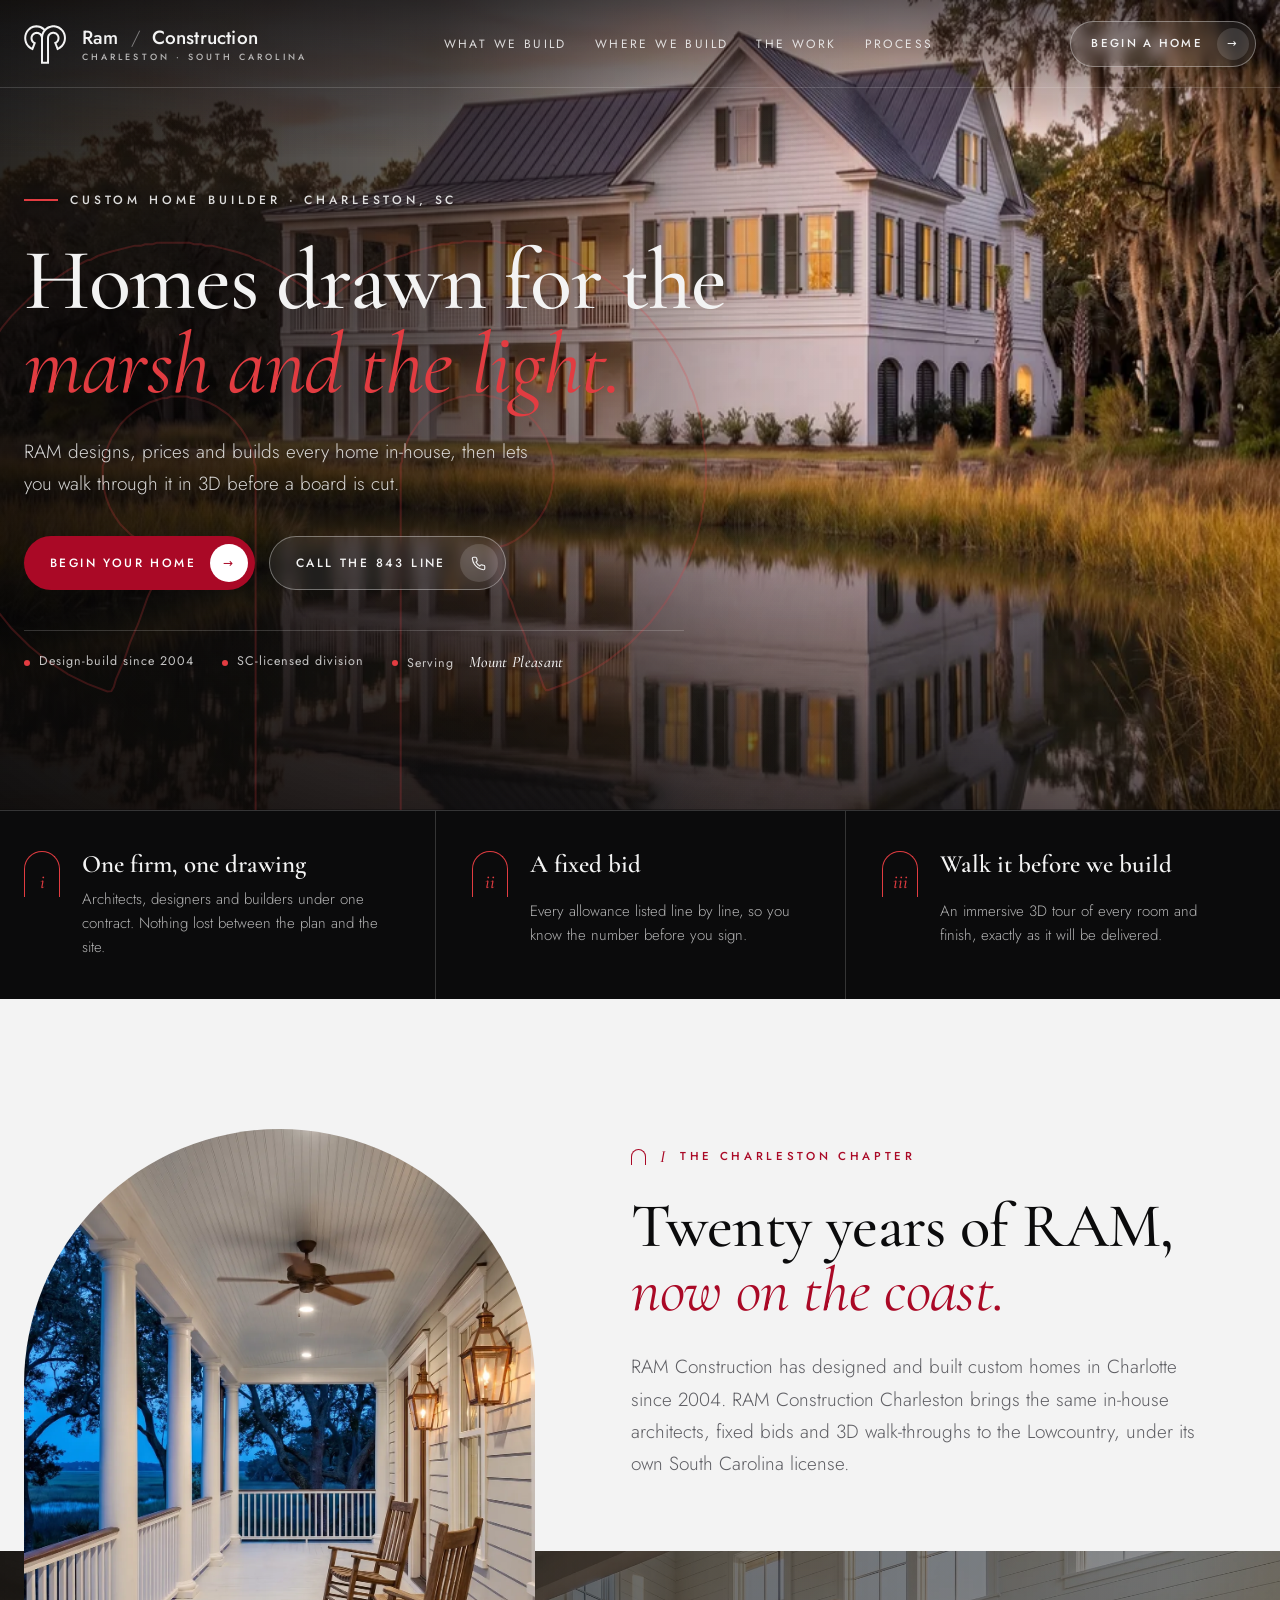
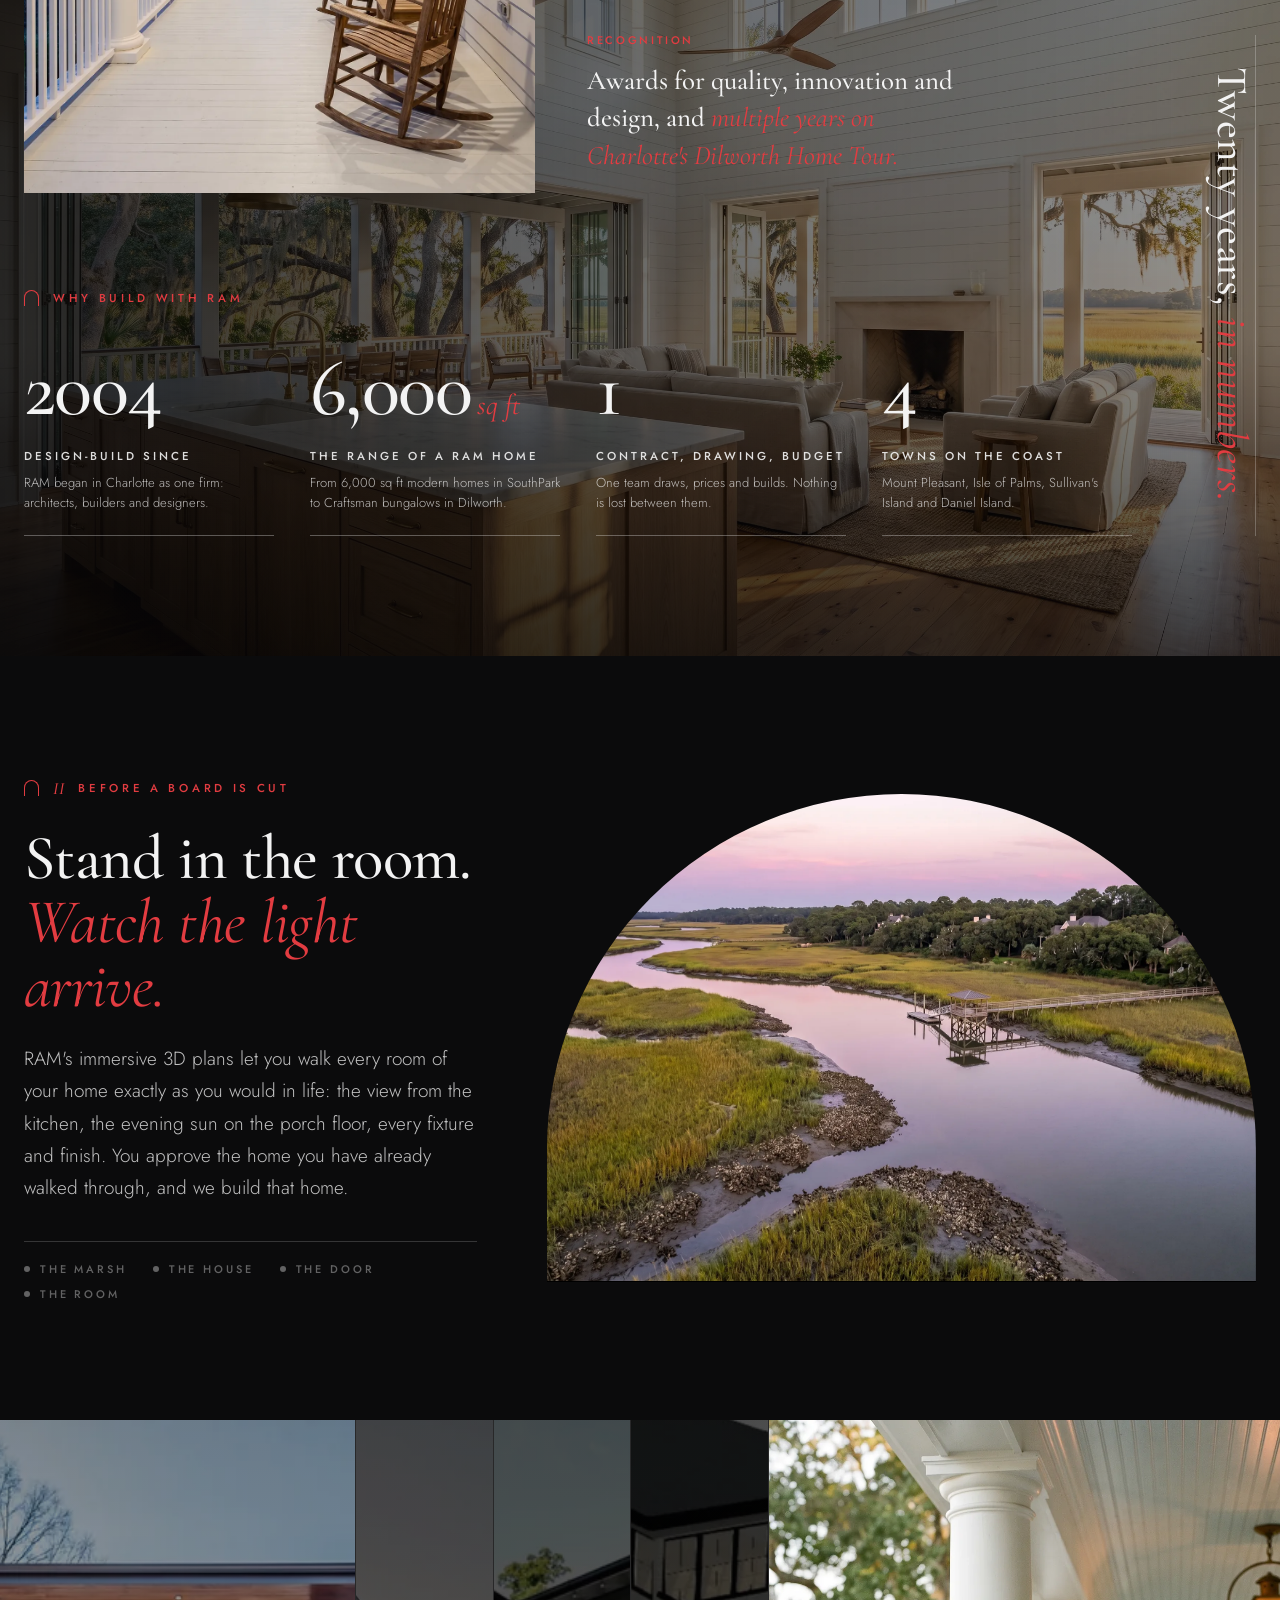
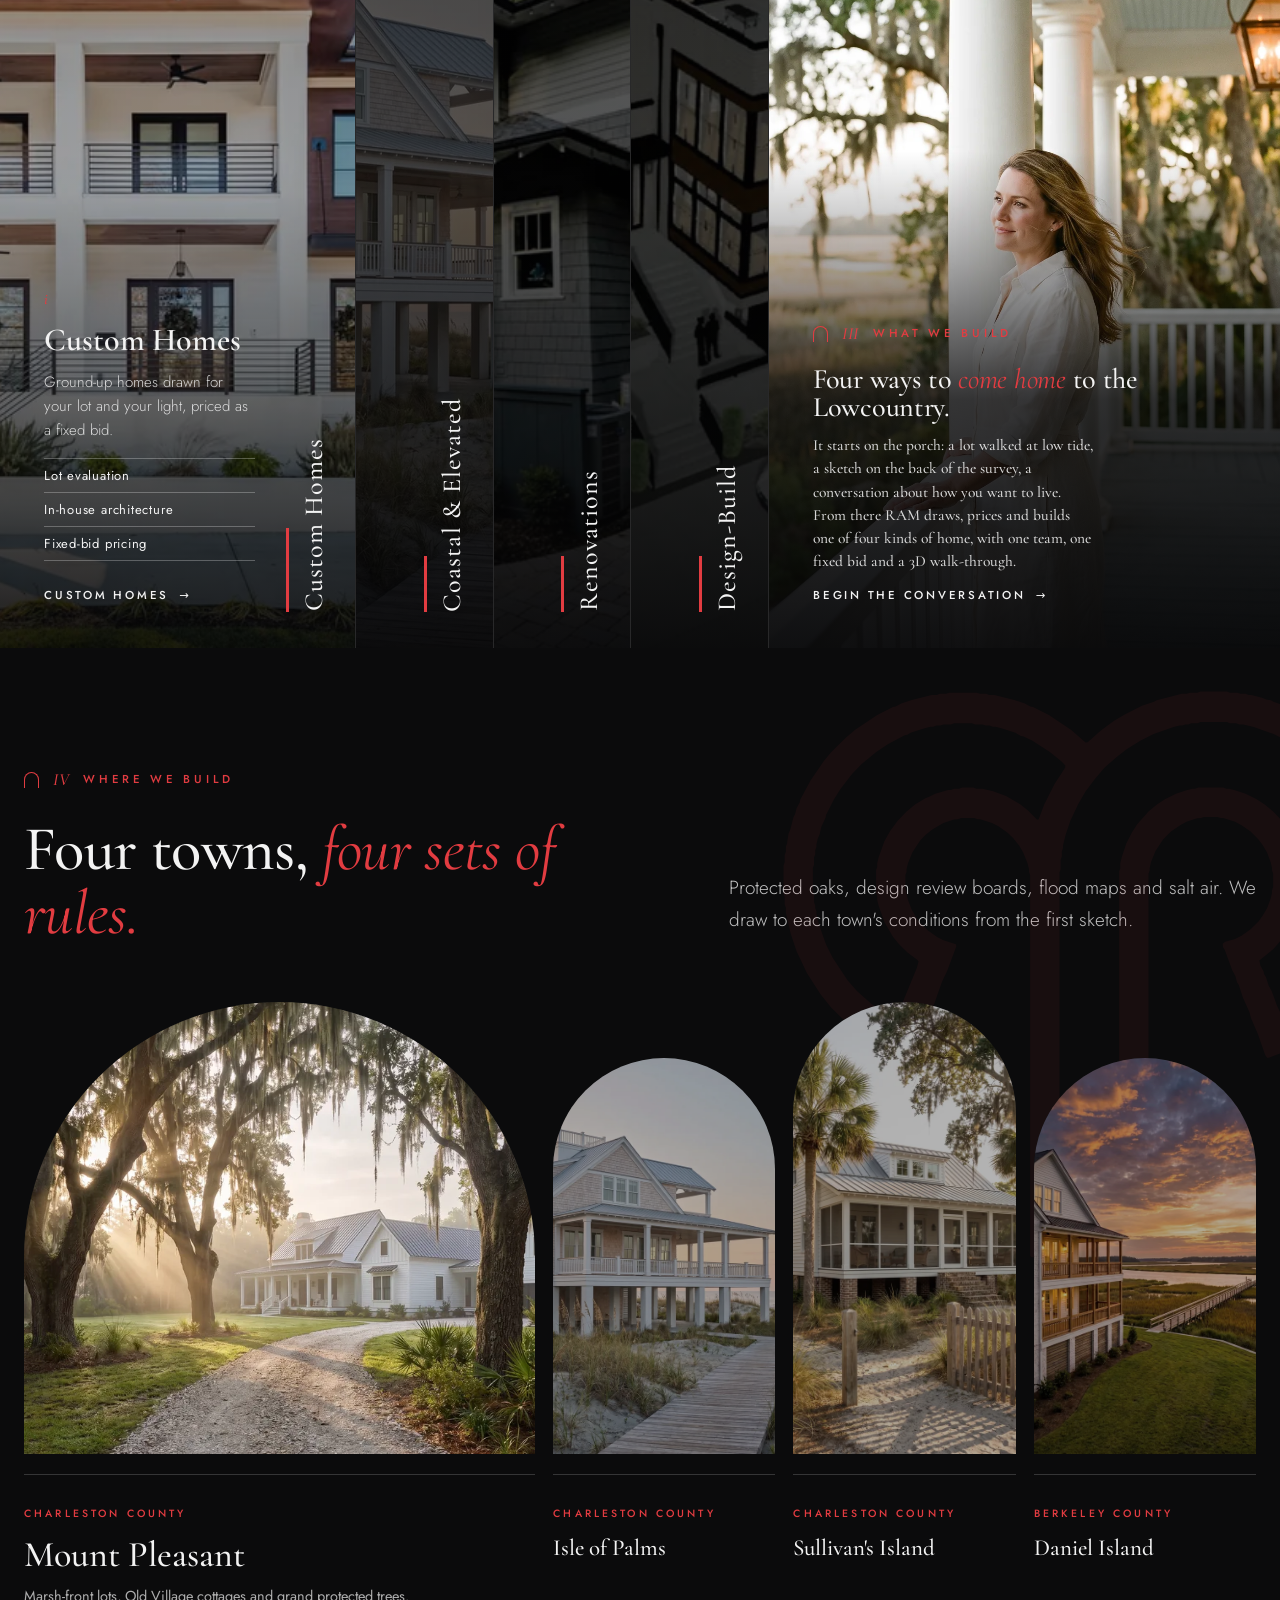
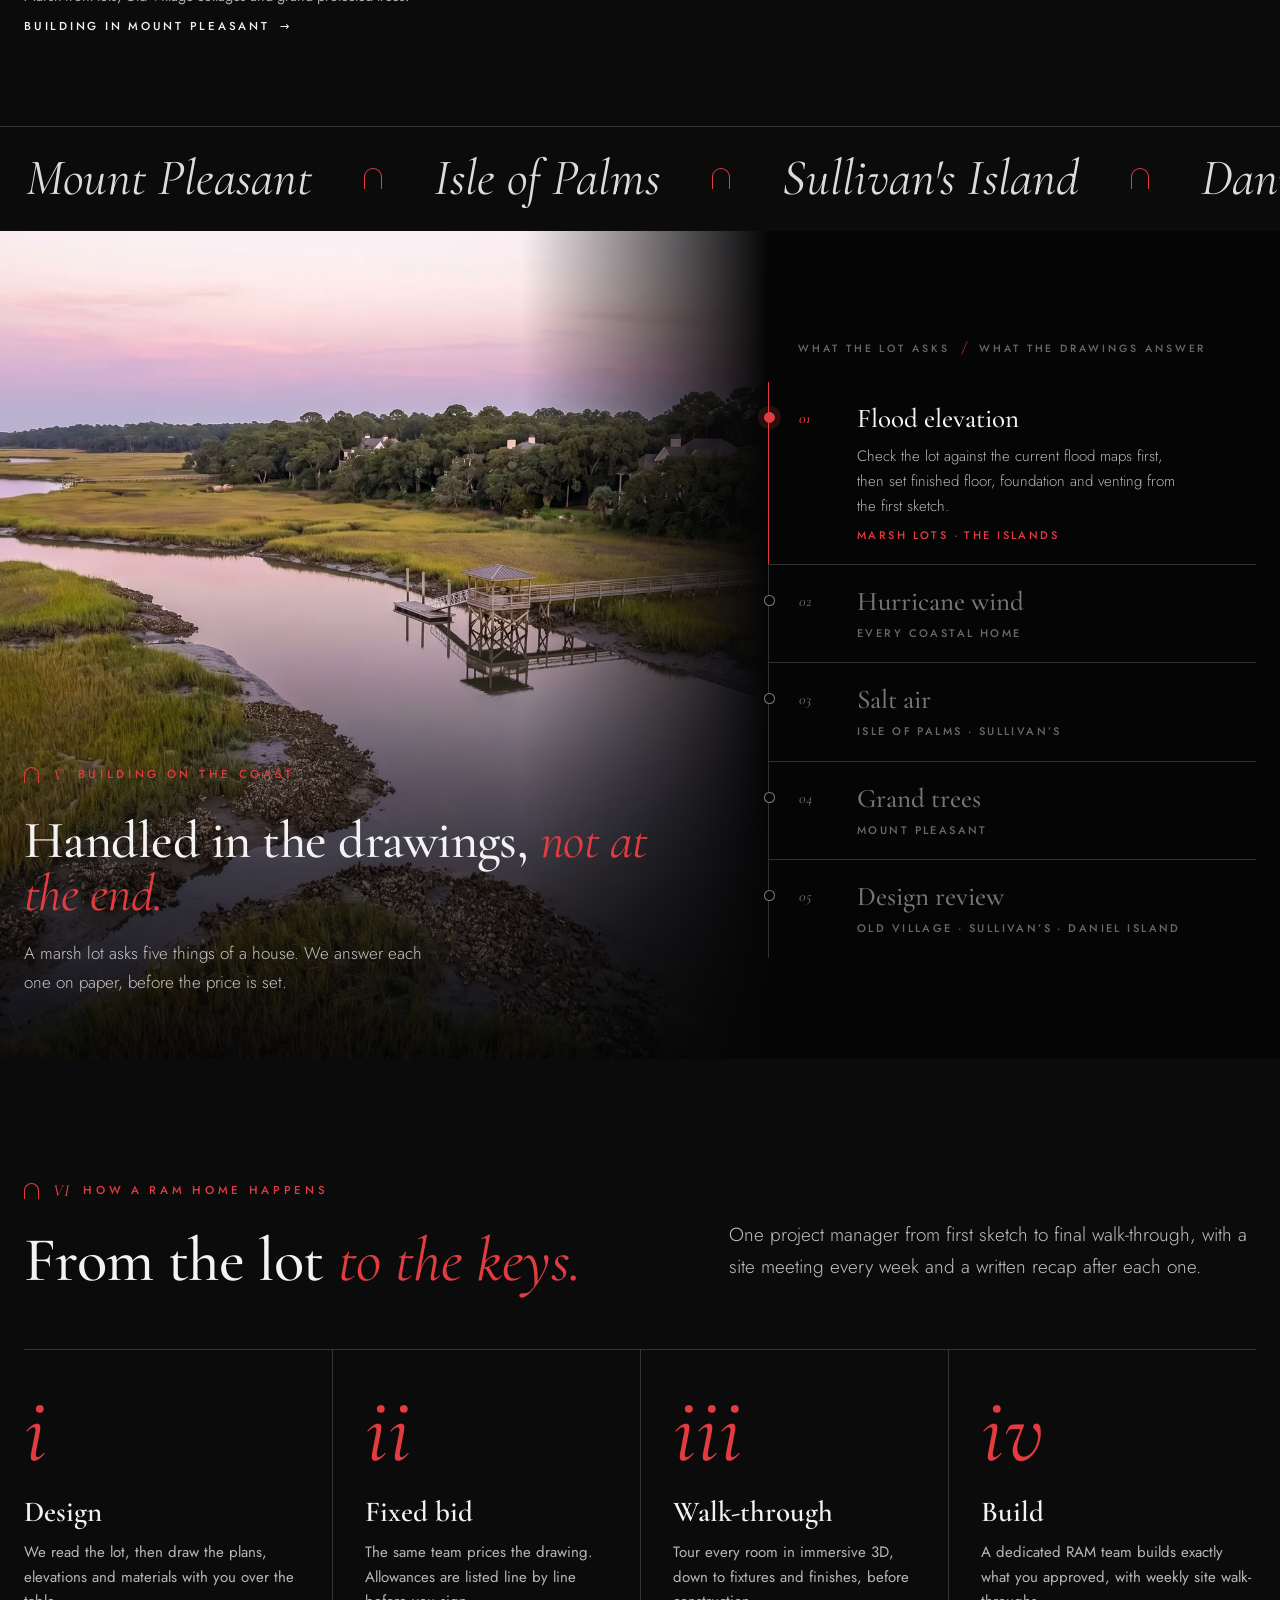
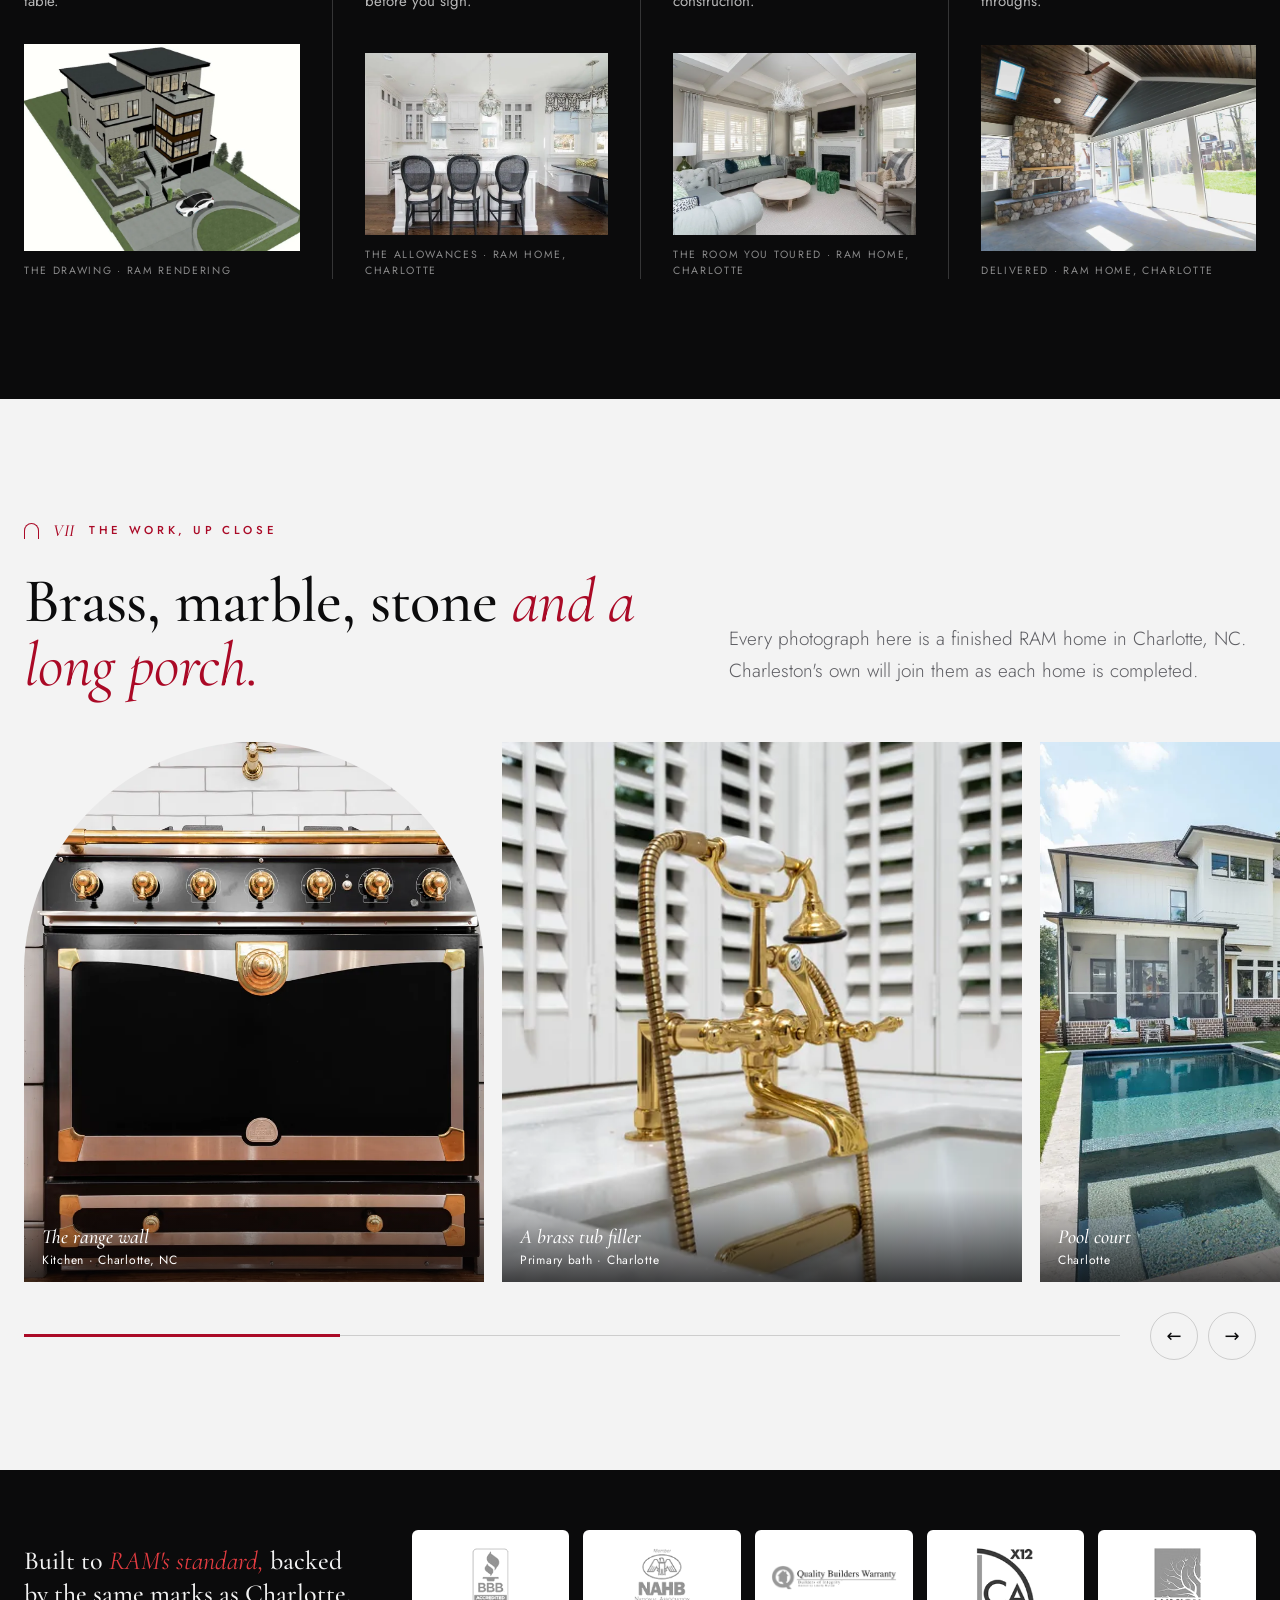
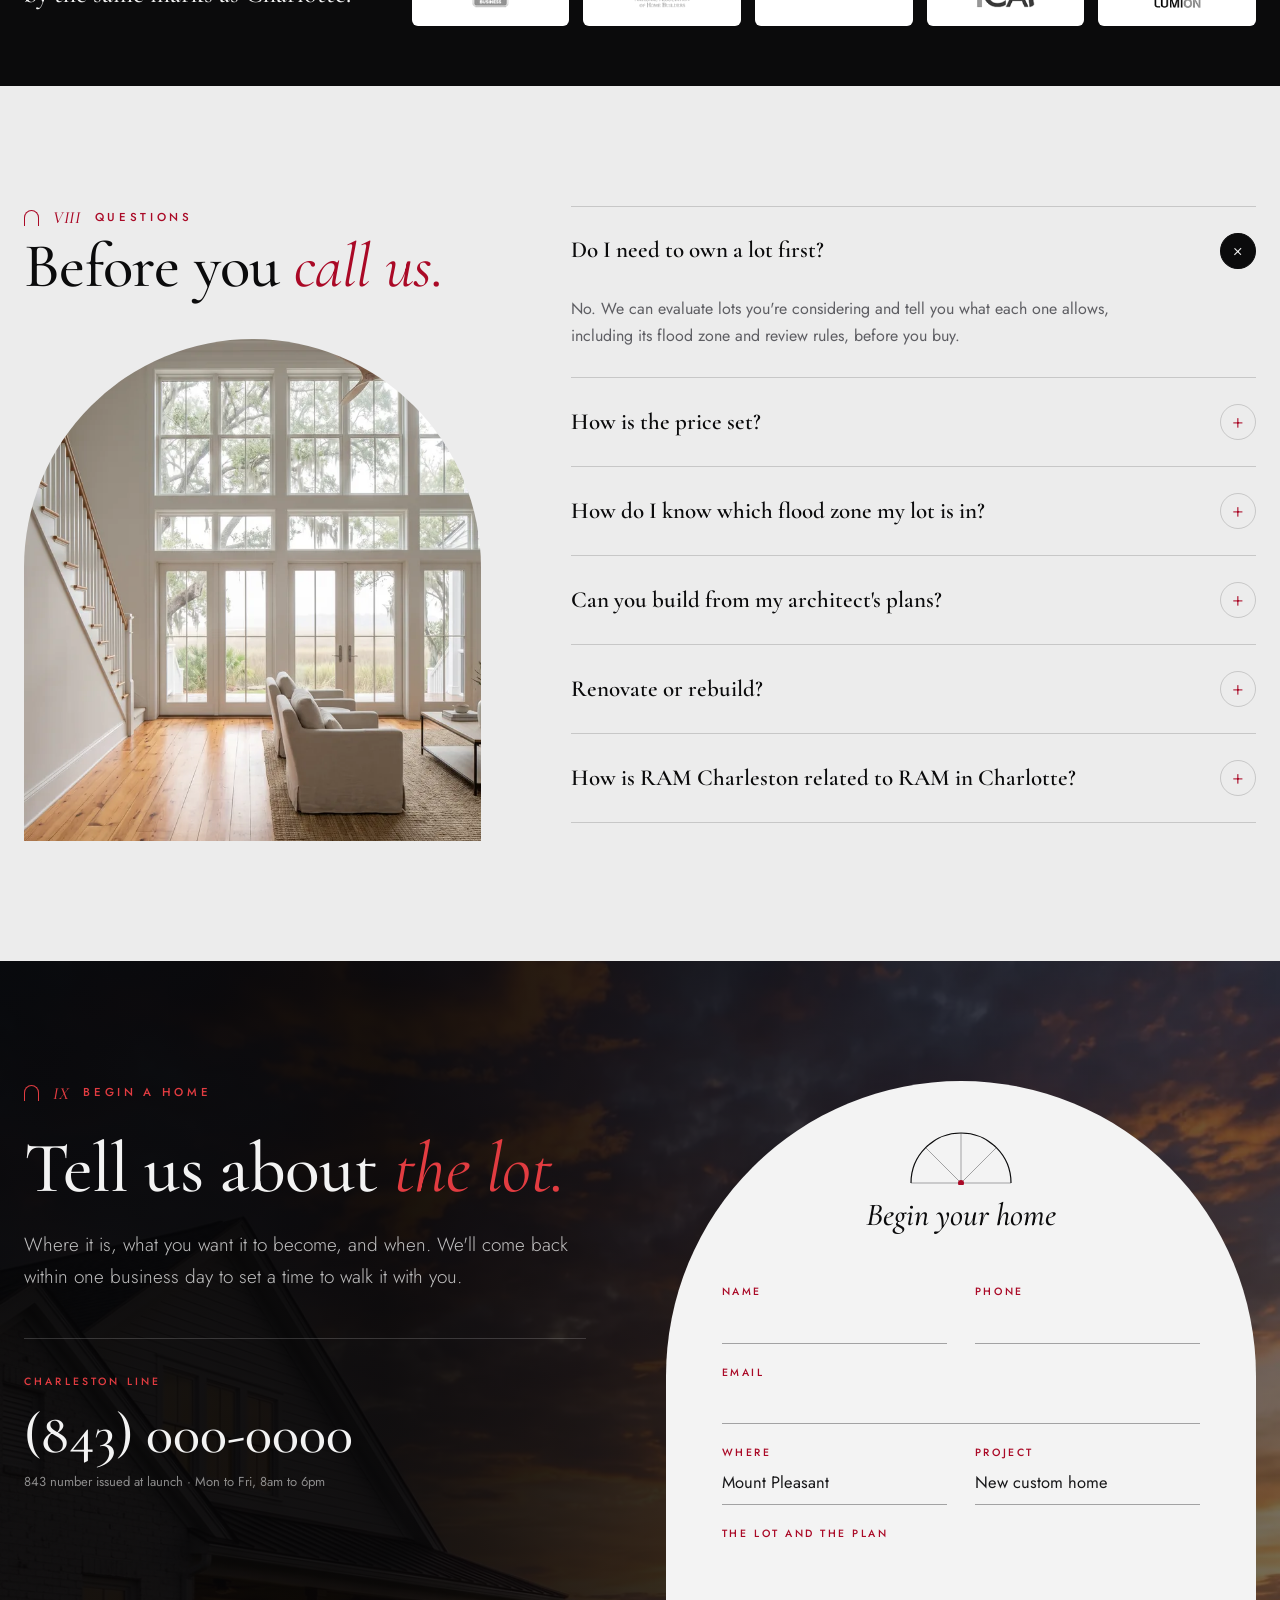
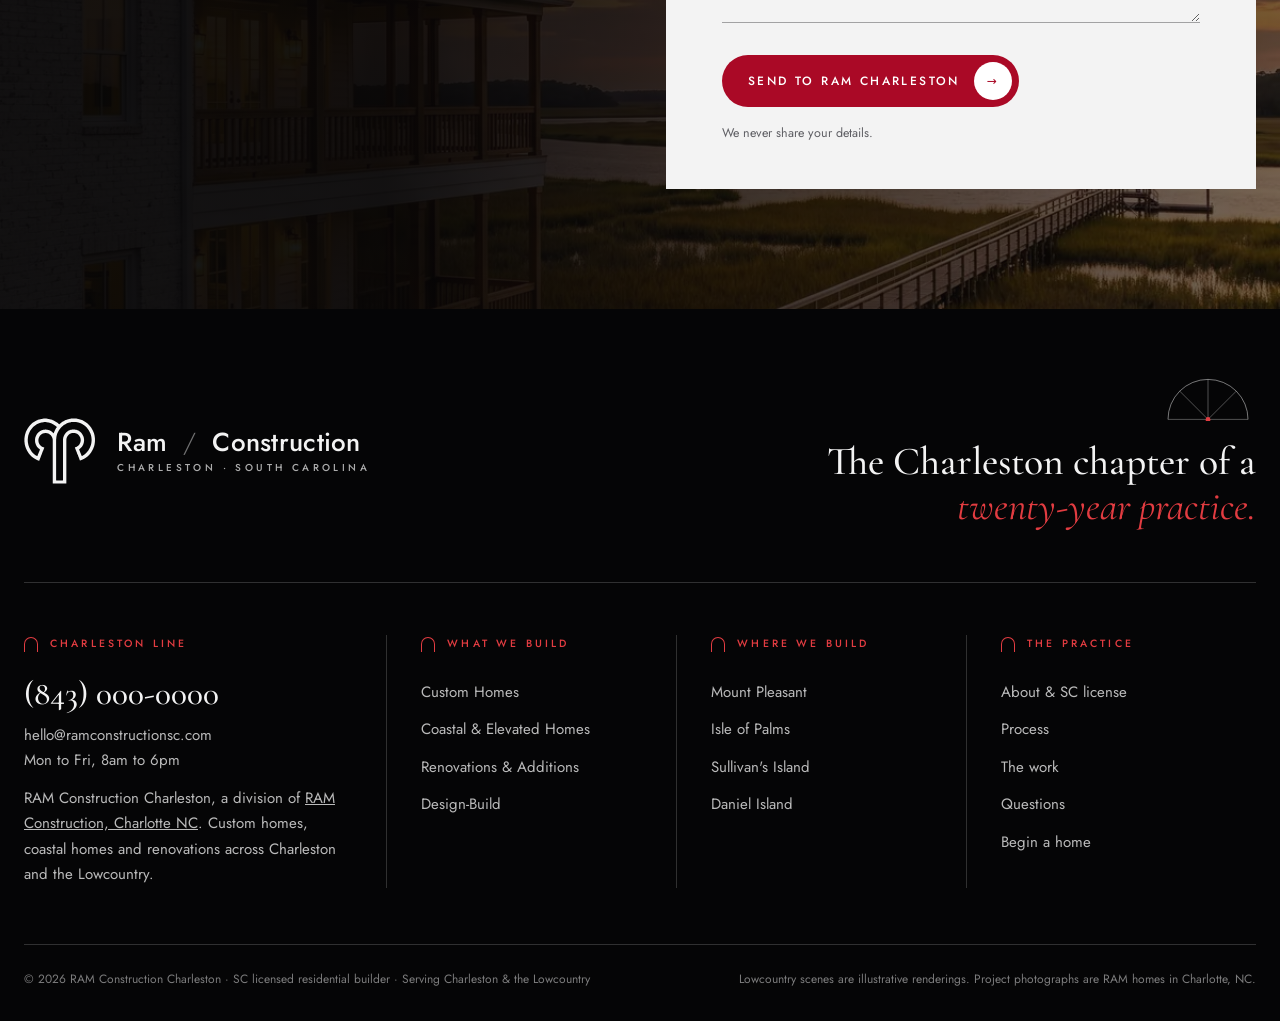
==== commit b2eafbf3: "Pass 14: coast section as a survey rail with five scenes Co-Authored-By: Claude Fable 5.1 <noreply@a" ====
--- a/index.html
+++ b/index.html
@@ -290,16 +290,41 @@
 .marquee span::after{content:"";width:16px;height:20px;border:1.5px solid var(--amber);border-bottom:0;border-radius:var(--arch)}
 @keyframes slide{to{transform:translateX(-50%)}}
 
-/* ── coast (depth) ──────────────────────────────────────────────────── */
-.coast{padding:120px 0;background:var(--alabaster)}
-.coast-grid{display:grid;grid-template-columns:.9fr 1.1fr;gap:90px;align-items:start}
-.coast-img{position:sticky;top:120px}
-.coast-img .arch{aspect-ratio:3/3.7}
-.ctable{width:100%;border-collapse:collapse;margin-top:40px}
-.ctable th{text-align:left;font:500 10.5px/1 var(--sans);letter-spacing:.26em;text-transform:uppercase;color:var(--red);padding:0 0 14px;border-bottom:1px solid var(--black)}
-.ctable td{padding:20px 16px 20px 0;border-bottom:1px solid var(--rule);vertical-align:top;font-size:15px;line-height:1.6;color:var(--muted)}
-.ctable td:first-child{font:600 21px/1.2 var(--serif);color:var(--black);width:30%}
-.ctable td:last-child{font-size:12px;letter-spacing:.1em;text-transform:uppercase;color:var(--red);width:24%}
+/* ── coast: the datum. five conditions on a survey rail beside the photographs they govern ── */
+.coast{position:relative;background:var(--black-night);color:var(--alabaster);overflow:hidden;min-height:clamp(680px,92svh,900px);display:grid;grid-template-columns:60% 40%}
+.coast-photos{position:relative;overflow:hidden;background:#0d0d0f}
+.coast-ph{position:absolute;inset:0;opacity:0;transition:opacity 1.3s var(--ease)}
+.coast-ph.is-on{opacity:1}
+.coast-ph img{width:100%;height:100%;object-fit:cover;transform:scale(1.05);transition:transform 7s linear}
+.coast-ph.is-on img{transform:scale(1)}
+.coast-photos::after{content:"";position:absolute;inset:0;pointer-events:none;background:
+  linear-gradient(90deg,rgba(5,5,6,0) 68%,var(--black-night) 100%),
+  linear-gradient(0deg,rgba(5,5,6,.9) 0%,rgba(5,5,6,.42) 34%,rgba(5,5,6,0) 60%)}
+.coast-head{position:absolute;left:0;bottom:0;z-index:2;padding:0 48px 62px calc((100vw - var(--wrap)) / 2);max-width:calc(60vw - 24px)}
+.coast-head .h2{margin:22px 0 18px;font-size:clamp(38px,4.1vw,62px)}
+.coast-head .lede{max-width:42ch;font-size:17px}
+.coast-rail{display:flex;flex-direction:column;justify-content:center;padding:64px calc((100vw - var(--wrap)) / 2) 56px 0}
+.datum-lab{font:500 10.5px/1.5 var(--sans);letter-spacing:.28em;text-transform:uppercase;color:rgba(243,243,243,.42);margin:0 0 26px 30px}
+.datum-lab i{font:italic 500 15px/1 var(--serif);color:var(--amber);letter-spacing:0;margin:0 .4em}
+.datum-list{border-left:1px solid var(--rule-lt)}
+.datum{position:relative;display:grid;grid-template-columns:58px 1fr;align-items:start;width:100%;text-align:left;background:none;border:0;border-top:1px solid var(--rule-lt);color:inherit;padding:21px 0 21px 30px;cursor:pointer;font:inherit}
+.datum:first-child{border-top:0}
+.datum::before{content:"";position:absolute;left:-5px;top:30px;width:9px;height:9px;border-radius:50%;background:var(--black-night);border:1px solid rgba(243,243,243,.5);transition:background .45s var(--ease),border-color .45s var(--ease),box-shadow .45s var(--ease)}
+.datum.is-open::before{background:var(--amber);border-color:var(--amber);box-shadow:0 0 0 6px rgba(226,60,65,.16)}
+.datum::after{content:"";position:absolute;left:-1px;top:0;width:1px;height:0;background:var(--amber)}
+.js .datum.is-open::after{animation:datumfill 4.6s linear forwards}
+@keyframes datumfill{to{height:100%}}
+.datum-n{font:italic 500 15px/1 var(--serif);color:rgba(243,243,243,.4);padding-top:8px;transition:color .45s var(--ease)}
+.datum.is-open .datum-n{color:var(--amber)}
+.datum-t{display:block;font:500 27px/1.15 var(--serif);color:rgba(243,243,243,.48);transition:color .45s var(--ease)}
+.datum.is-open .datum-t{color:var(--alabaster)}
+.datum-x{display:grid;grid-template-rows:0fr;transition:grid-template-rows .65s var(--ease)}
+.datum-x>span{display:block;min-height:0;overflow:hidden;font:300 15px/1.65 var(--sans);color:rgba(243,243,243,.74);max-width:36ch;padding-top:0;transition:padding-top .65s var(--ease)}
+.datum.is-open .datum-x{grid-template-rows:1fr}
+.datum.is-open .datum-x>span{padding-top:10px}
+.datum-w{display:block;margin-top:9px;font:500 11px/1.4 var(--sans);letter-spacing:.22em;text-transform:uppercase;color:rgba(243,243,243,.42);transition:color .45s var(--ease)}
+.datum.is-open .datum-w{color:var(--amber)}
+.datum:focus-visible{outline:2px solid var(--amber);outline-offset:-2px}
 
 /* ── process · four ruled columns, a photograph under each (black) ────── */
 .process{background:var(--black);padding:120px 0;color:var(--alabaster)}
@@ -427,6 +452,9 @@
 /* ── responsive ─────────────────────────────────────────────────────── */
 @media (max-width:1360px){.hdr-tel{display:none}.hdr-nav{gap:28px}}
 @media (max-width:1180px){
+  .coast{grid-template-columns:54% 46%}
+  .coast-head{max-width:calc(54vw - 24px);padding-right:32px}
+  .datum-t{font-size:24px}
   .hdr-nav,.hdr-cta{display:none}
   .hdr-row{grid-template-columns:auto 1fr auto;height:78px}
   .hdr.is-solid .hdr-row{height:70px}
@@ -478,8 +506,26 @@
   .ledger-row{grid-template-columns:1fr}
   .ledger-item{border-left:0;padding:22px 0;border-top:1px solid var(--rule-lt)}
   .ledger-item:first-child{border-top:0}
+  .coast{display:block;min-height:0;padding-bottom:64px}
+  .coast-photos{aspect-ratio:4/5;max-height:72svh}
+  .coast-photos::after{background:linear-gradient(0deg,rgba(5,5,6,.92) 0%,rgba(5,5,6,.3) 30%,rgba(5,5,6,0) 52%)}
+  .coast-ph{opacity:0}
+  .coast-ph:first-child{opacity:1}
+  .coast-head{position:absolute;padding:0 0 28px;max-width:none;width:var(--wrap);left:16px}
+  .coast-head .h2{font-size:38px;margin:16px 0 0}
+  .coast-head .lede{display:none}
+  .coast-rail{padding:34px 0 0;width:var(--wrap);margin:0 auto}
+  .datum-lab{margin-left:22px;font-size:10px;letter-spacing:.2em}
+  .datum{grid-template-columns:44px 1fr;padding:18px 0 18px 22px}
+  .datum::before{top:27px}
+  .datum-t,.datum.is-open .datum-t{color:var(--alabaster);font-size:23px}
+  .datum-n,.datum.is-open .datum-n{color:var(--amber)}
+  .datum-x,.datum.is-open .datum-x{grid-template-rows:1fr}
+  .datum-x>span,.datum.is-open .datum-x>span{padding-top:8px;max-width:none}
+  .datum-w,.datum.is-open .datum-w{color:var(--amber)}
+  .js .datum.is-open::after{animation:none}
   .chapter-top{padding:90px 0 0}
-  .chapter-grid,.sec-head,.coast-grid,.faq-grid,.door-grid,.creds-row{grid-template-columns:1fr;gap:36px}
+  .chapter-grid,.sec-head,.faq-grid,.door-grid,.creds-row{grid-template-columns:1fr;gap:36px}
   .chapter-art{order:2;margin:0 0 -90px;width:82%}
   .chapter-copy{order:1;padding:0}
   .band-in{display:flex;flex-direction:column;gap:0;padding:130px 0 0}
@@ -492,7 +538,7 @@
   .numbers-src{position:static;display:block;width:var(--wrap);margin:0 auto;padding:36px 0 26px}
   .sec-head{margin-bottom:44px}
   .sec-head .lede{justify-self:start;padding-bottom:0}
-  .process,.work,.coast,.faq,.door{padding:90px 0}
+  .process,.work,.faq,.door{padding:90px 0}
   .services{padding:0}
   .svc-src{padding:12px 16px 14px}
   .areas{padding-top:90px}
@@ -517,9 +563,6 @@
   .window-grid{gap:36px}
   .pane-arch{aspect-ratio:4/3.6}
   .beats{gap:10px 18px}
-  .coast-img{position:static}
-  .ctable td:last-child{display:none}
-  .ctable td:first-child{width:40%;font-size:18px}
   .steps{grid-template-columns:1fr}
   .stepc{border-left:0;padding:36px 0 0}
   .stepc:nth-child(n+2){border-top:1px solid var(--rule-lt);margin-top:40px}
@@ -552,6 +595,8 @@
   .kicker::before{width:26px}
 }
 @media (prefers-reduced-motion:reduce){
+  .js .datum.is-open::after{animation:none}
+  .coast-ph img,.coast-ph.is-on img{transform:none;transition:none}
   *,*::before,*::after{animation:none!important;transition:none!important}
   .js .w,.js .rv{opacity:1!important;transform:none!important}
   .js .hero-horn use{stroke-dashoffset:0}
@@ -743,23 +788,63 @@
   </div></div>
 </section>
 
-<!-- ═════ coast knowledge ═════ -->
-<section class="coast" id="coast">
-  <div class="wrap coast-grid">
-    <div class="coast-img rv"><div class="arch"><img src="img/w/tidal-creek-marsh-aerial-dusk-1200.webp" width="1200" height="670" loading="lazy" alt="Illustrative aerial view of a tidal creek winding through spartina marsh with a private dock at dusk"></div></div>
-    <div class="rv d1">
+<!-- ═════ coast · the datum: five conditions on a survey rail, each with the scene it governs ═════ -->
+<section class="coast on-dark" id="coast">
+  <div class="coast-photos">
+    <div class="coast-ph is-on"><img src="img/w/tidal-creek-marsh-aerial-dusk-2400.webp" srcset="img/w/tidal-creek-marsh-aerial-dusk-1200.webp 1200w, img/w/tidal-creek-marsh-aerial-dusk-2400.webp 2400w" sizes="(max-width:860px) 100vw, 60vw" width="2400" loading="lazy" alt="Aerial view of a tidal creek winding through spartina marsh with a private dock at dusk"></div>
+    <div class="coast-ph"><img src="img/w/coast-storm-shutters-squall-1600.webp" srcset="img/w/coast-storm-shutters-squall-800.webp 800w, img/w/coast-storm-shutters-squall-1600.webp 1600w" sizes="(max-width:860px) 100vw, 60vw" width="1600" loading="lazy" alt="An elevated white Lowcountry home with green Bahama shutters as a squall line crosses the marsh sky"></div>
+    <div class="coast-ph"><img src="img/w/coast-salt-air-piazza-rail-1600.webp" srcset="img/w/coast-salt-air-piazza-rail-800.webp 800w, img/w/coast-salt-air-piazza-rail-1600.webp 1600w" sizes="(max-width:860px) 100vw, 60vw" width="1600" loading="lazy" style="object-position:50% 18%" alt="The corner of a white piazza rail with stainless fittings and a copper lantern, dunes and ocean haze beyond"></div>
+    <div class="coast-ph"><img src="img/w/coast-house-between-live-oaks-1600.webp" srcset="img/w/coast-house-between-live-oaks-800.webp 800w, img/w/coast-house-between-live-oaks-1600.webp 1600w" sizes="(max-width:860px) 100vw, 60vw" width="1600" loading="lazy" style="object-position:50% 58%" alt="A white custom home sited between two grand live oaks, their limbs reaching over the roof"></div>
+    <div class="coast-ph"><img src="img/w/drafting-table-lowcountry-drawings-1600.webp" srcset="img/w/drafting-table-lowcountry-drawings-800.webp 800w, img/w/drafting-table-lowcountry-drawings-1600.webp 1600w" sizes="(max-width:860px) 100vw, 60vw" width="1600" loading="lazy" style="object-position:50% 56%" alt="Architectural drawings of a Lowcountry home with a basswood model on a walnut drafting table"></div>
+    <div class="coast-head rv">
       <span class="eyebrow"><i>V</i> Building on the coast</span>
       <h2 class="h2">Handled in the drawings, <em>not at the end.</em></h2>
-      <table class="ctable">
-        <thead><tr><th>Condition</th><th>What we do</th><th>Where it applies</th></tr></thead>
-        <tbody>
-          <tr><td>Flood elevation</td><td>Check the lot against the current flood maps first, then set finished floor, foundation and venting from the first sketch.</td><td>Marsh lots · the islands</td></tr>
-          <tr><td>Hurricane wind</td><td>Impact-rated openings, a continuous load path and roof tie-downs specified in the drawings.</td><td>Every coastal home</td></tr>
-          <tr><td>Salt air</td><td>Stainless fasteners, marine-grade finishes and siding chosen to last on the coast.</td><td>Isle of Palms · Sullivan's</td></tr>
-          <tr><td>Grand trees</td><td>Survey the canopy before we draw, so the house is sited around the oaks.</td><td>Mount Pleasant</td></tr>
-          <tr><td>Design review</td><td>Prepare the drawings, elevations and 3D views each board asks to see.</td><td>Old Village · Sullivan's · Daniel Island</td></tr>
-        </tbody>
-      </table>
+      <p class="lede">A marsh lot asks five things of a house. We answer each one on paper, before the price is set.</p>
+    </div>
+  </div>
+  <div class="coast-rail rv d1">
+    <p class="datum-lab">What the lot asks <i>/</i> what the drawings answer</p>
+    <div class="datum-list" id="datum">
+      <button class="datum is-open" type="button" aria-expanded="true">
+        <span class="datum-n">01</span>
+        <span class="datum-b">
+          <span class="datum-t">Flood elevation</span>
+          <span class="datum-x"><span>Check the lot against the current flood maps first, then set finished floor, foundation and venting from the first sketch.</span></span>
+          <span class="datum-w">Marsh lots · the islands</span>
+        </span>
+      </button>
+      <button class="datum" type="button" aria-expanded="false">
+        <span class="datum-n">02</span>
+        <span class="datum-b">
+          <span class="datum-t">Hurricane wind</span>
+          <span class="datum-x"><span>Impact-rated openings, a continuous load path and roof tie-downs specified in the drawings.</span></span>
+          <span class="datum-w">Every coastal home</span>
+        </span>
+      </button>
+      <button class="datum" type="button" aria-expanded="false">
+        <span class="datum-n">03</span>
+        <span class="datum-b">
+          <span class="datum-t">Salt air</span>
+          <span class="datum-x"><span>Stainless fasteners, marine-grade finishes and siding chosen to last on the coast.</span></span>
+          <span class="datum-w">Isle of Palms · Sullivan’s</span>
+        </span>
+      </button>
+      <button class="datum" type="button" aria-expanded="false">
+        <span class="datum-n">04</span>
+        <span class="datum-b">
+          <span class="datum-t">Grand trees</span>
+          <span class="datum-x"><span>Survey the canopy before we draw, so the house is sited around the oaks.</span></span>
+          <span class="datum-w">Mount Pleasant</span>
+        </span>
+      </button>
+      <button class="datum" type="button" aria-expanded="false">
+        <span class="datum-n">05</span>
+        <span class="datum-b">
+          <span class="datum-t">Design review</span>
+          <span class="datum-x"><span>Prepare the drawings, elevations and 3D views each board asks to see.</span></span>
+          <span class="datum-w">Old Village · Sullivan’s · Daniel Island</span>
+        </span>
+      </button>
     </div>
   </div>
 </section>
@@ -908,8 +993,8 @@
 const hdr=document.getElementById('hdr');const onS=()=>hdr.classList.toggle('is-solid',scrollY>80);addEventListener('scroll',onS,{passive:true});onS();
 /* accordions: hover, focus or click opens a panel; otherwise the panels take turns while in view */
 const wide=()=>matchMedia('(min-width:861px)').matches;const calm=matchMedia('(prefers-reduced-motion:reduce)').matches;
-function accordion(root,sel,every){if(!root)return;const items=[...root.querySelectorAll(sel)];let cur=Math.max(0,items.findIndex(x=>x.classList.contains('is-open'))),hold=false,timer=0;
-  const openIt=i=>{cur=i;items.forEach((b,k)=>b.classList.toggle('is-open',k===i))};
+function accordion(root,sel,every,on){if(!root)return;const items=[...root.querySelectorAll(sel)];let cur=Math.max(0,items.findIndex(x=>x.classList.contains('is-open'))),hold=false,timer=0;
+  const openIt=i=>{cur=i;items.forEach((b,k)=>{b.classList.toggle('is-open',k===i);if(b.hasAttribute('aria-expanded'))b.setAttribute('aria-expanded',k===i)});if(on)on(i)};
   const start=()=>{clearInterval(timer);if(!calm)timer=setInterval(()=>{if(!hold&&wide())openIt((cur+1)%items.length)},every)};
   items.forEach((b,i)=>{b.addEventListener('mouseenter',()=>{hold=true;openIt(i)});b.addEventListener('focusin',()=>{hold=true;openIt(i)});
     b.addEventListener('click',e=>{if(wide()&&!b.classList.contains('is-open')){e.preventDefault();hold=true;openIt(i)}})});
@@ -917,6 +1002,7 @@
   new IntersectionObserver(es=>es.forEach(e=>e.isIntersecting?start():clearInterval(timer))).observe(root)}
 accordion(document.getElementById('acc'),'.area',3800);
 accordion(document.getElementById('svc'),'.svc-pane',4400);
+const dat=document.getElementById('datum');if(dat){const phs=[...document.querySelectorAll('.coast-ph')];accordion(dat,'.datum',4600,i=>phs.forEach((p,k)=>p.classList.toggle('is-on',k===i)))}
 /* the work slider: arrows, drag, keyboard, a progress rule */
 const tr=document.getElementById('track');if(tr){const bar=document.querySelector('.slider-bar i');
   const upd=()=>{const max=tr.scrollWidth-tr.clientWidth,f=tr.clientWidth/tr.scrollWidth;bar.style.width=(f*100)+'%';bar.style.left=(max>0?tr.scrollLeft/max*(100-f*100):0)+'%'};
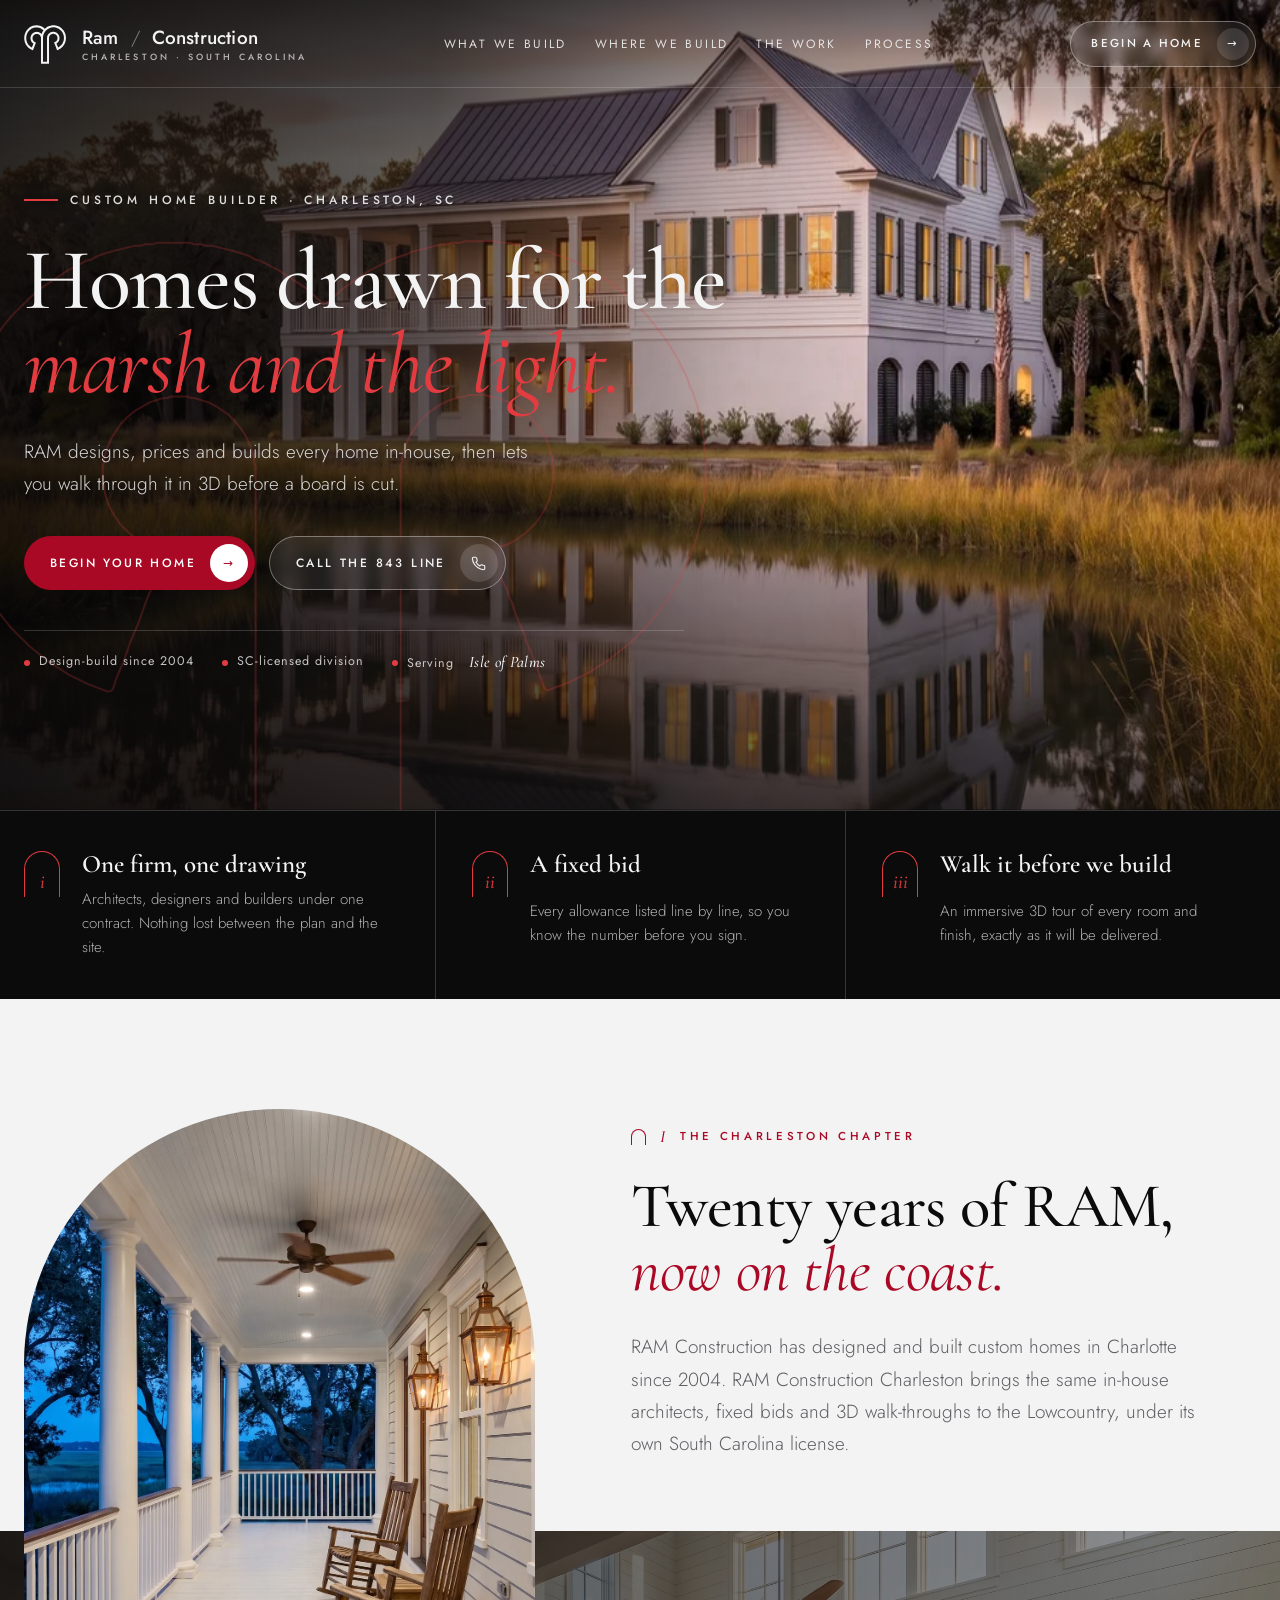
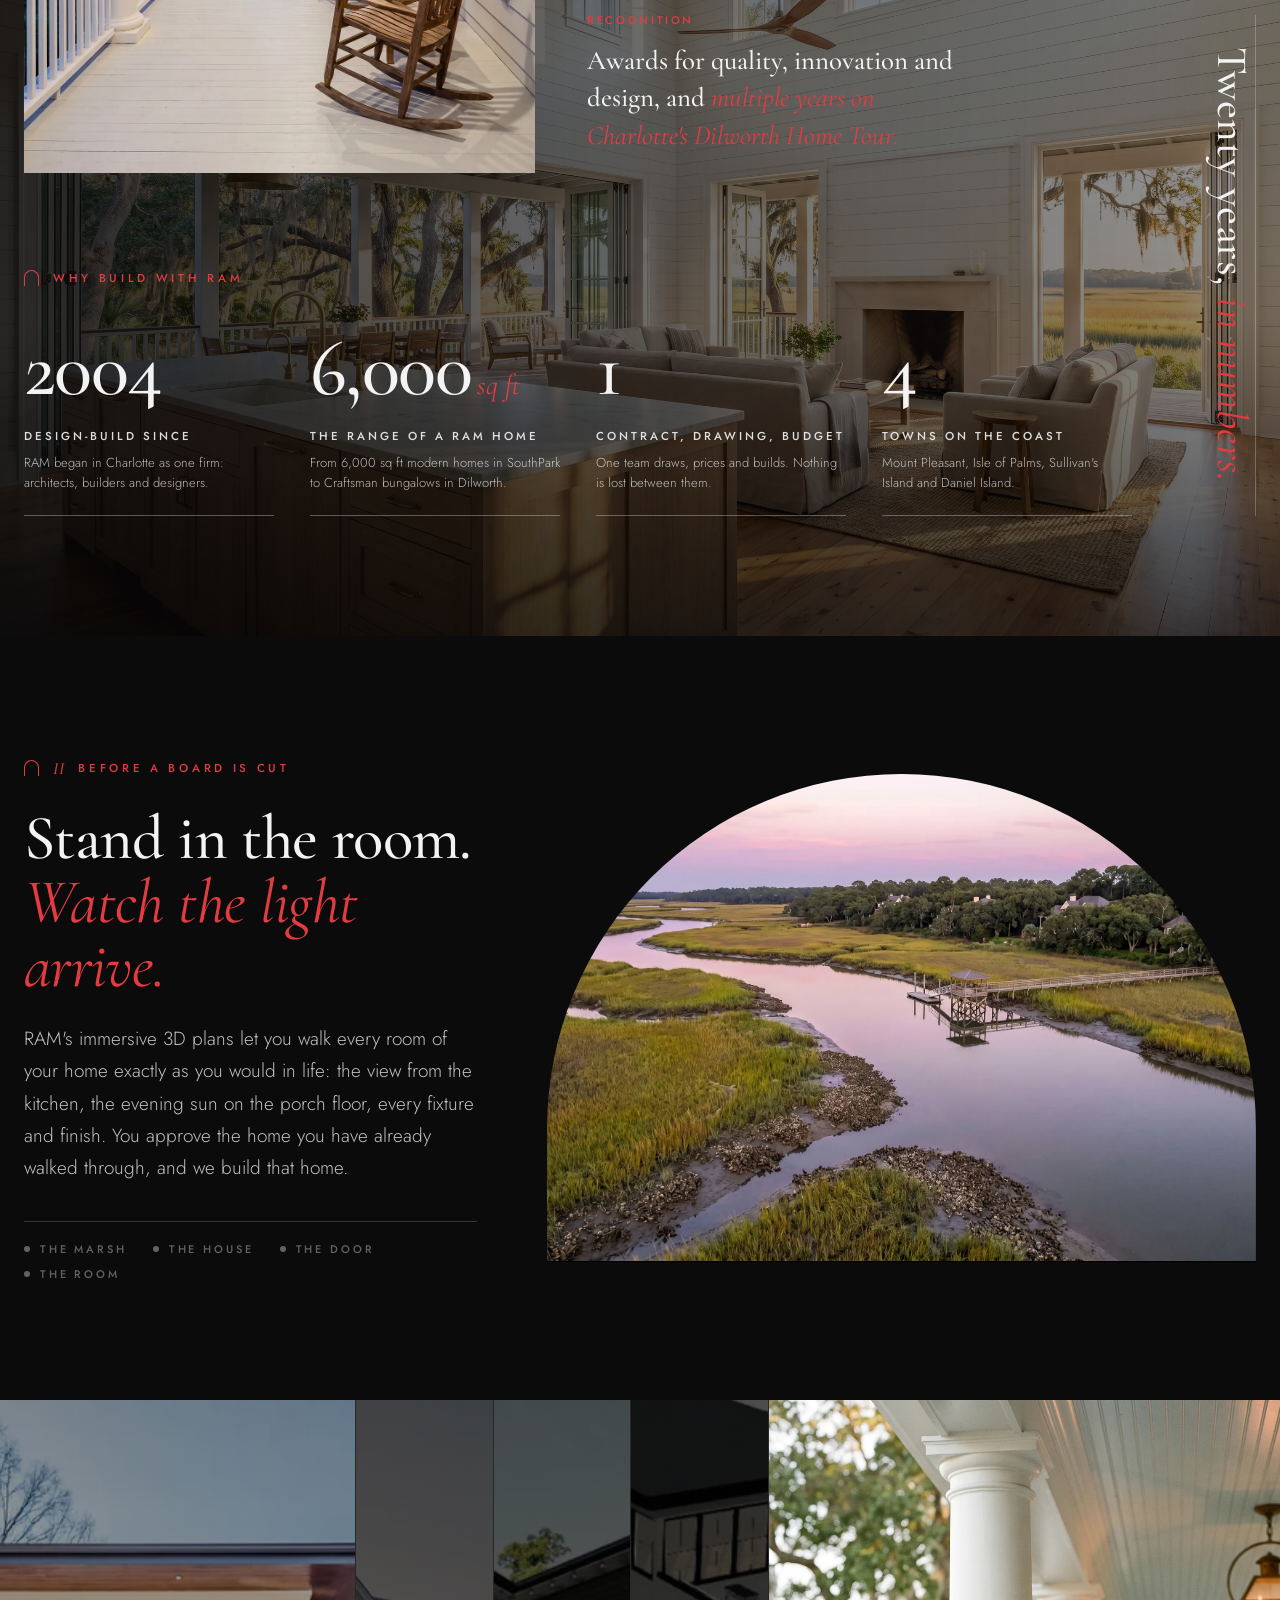
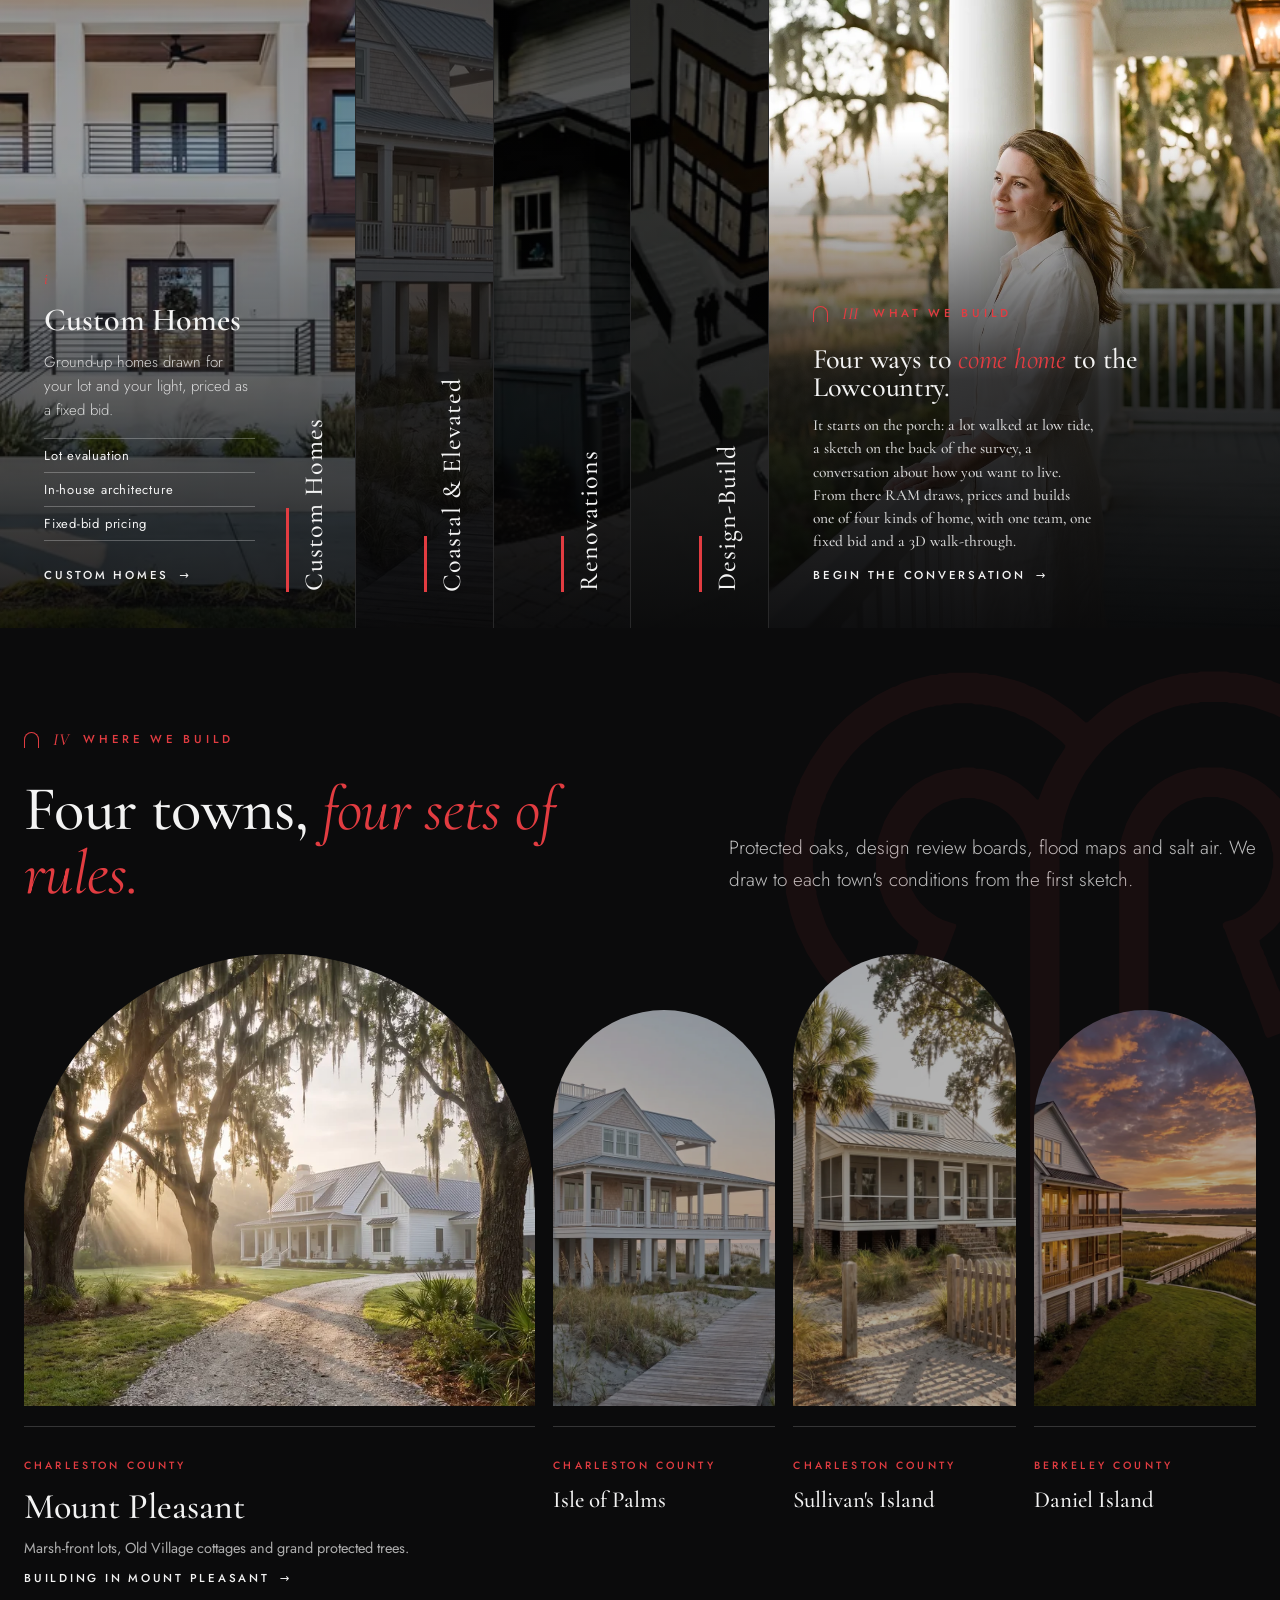
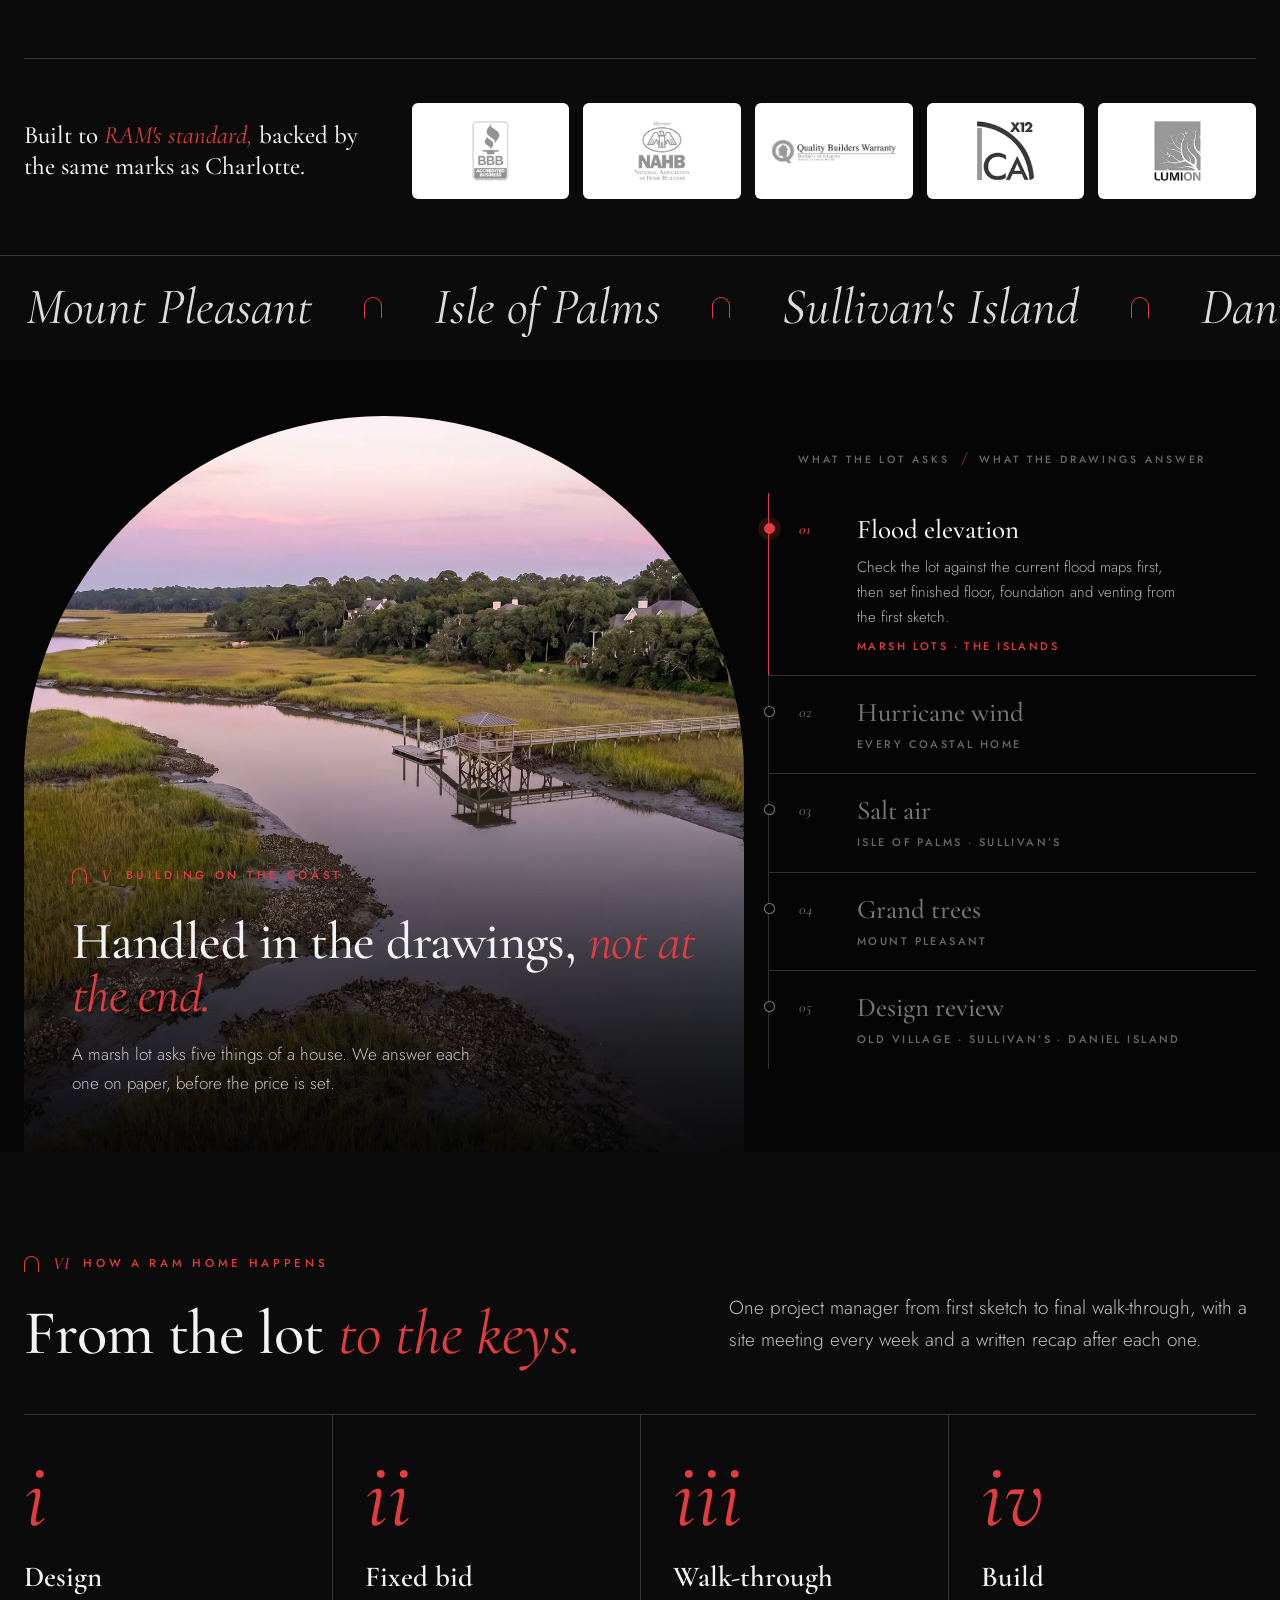
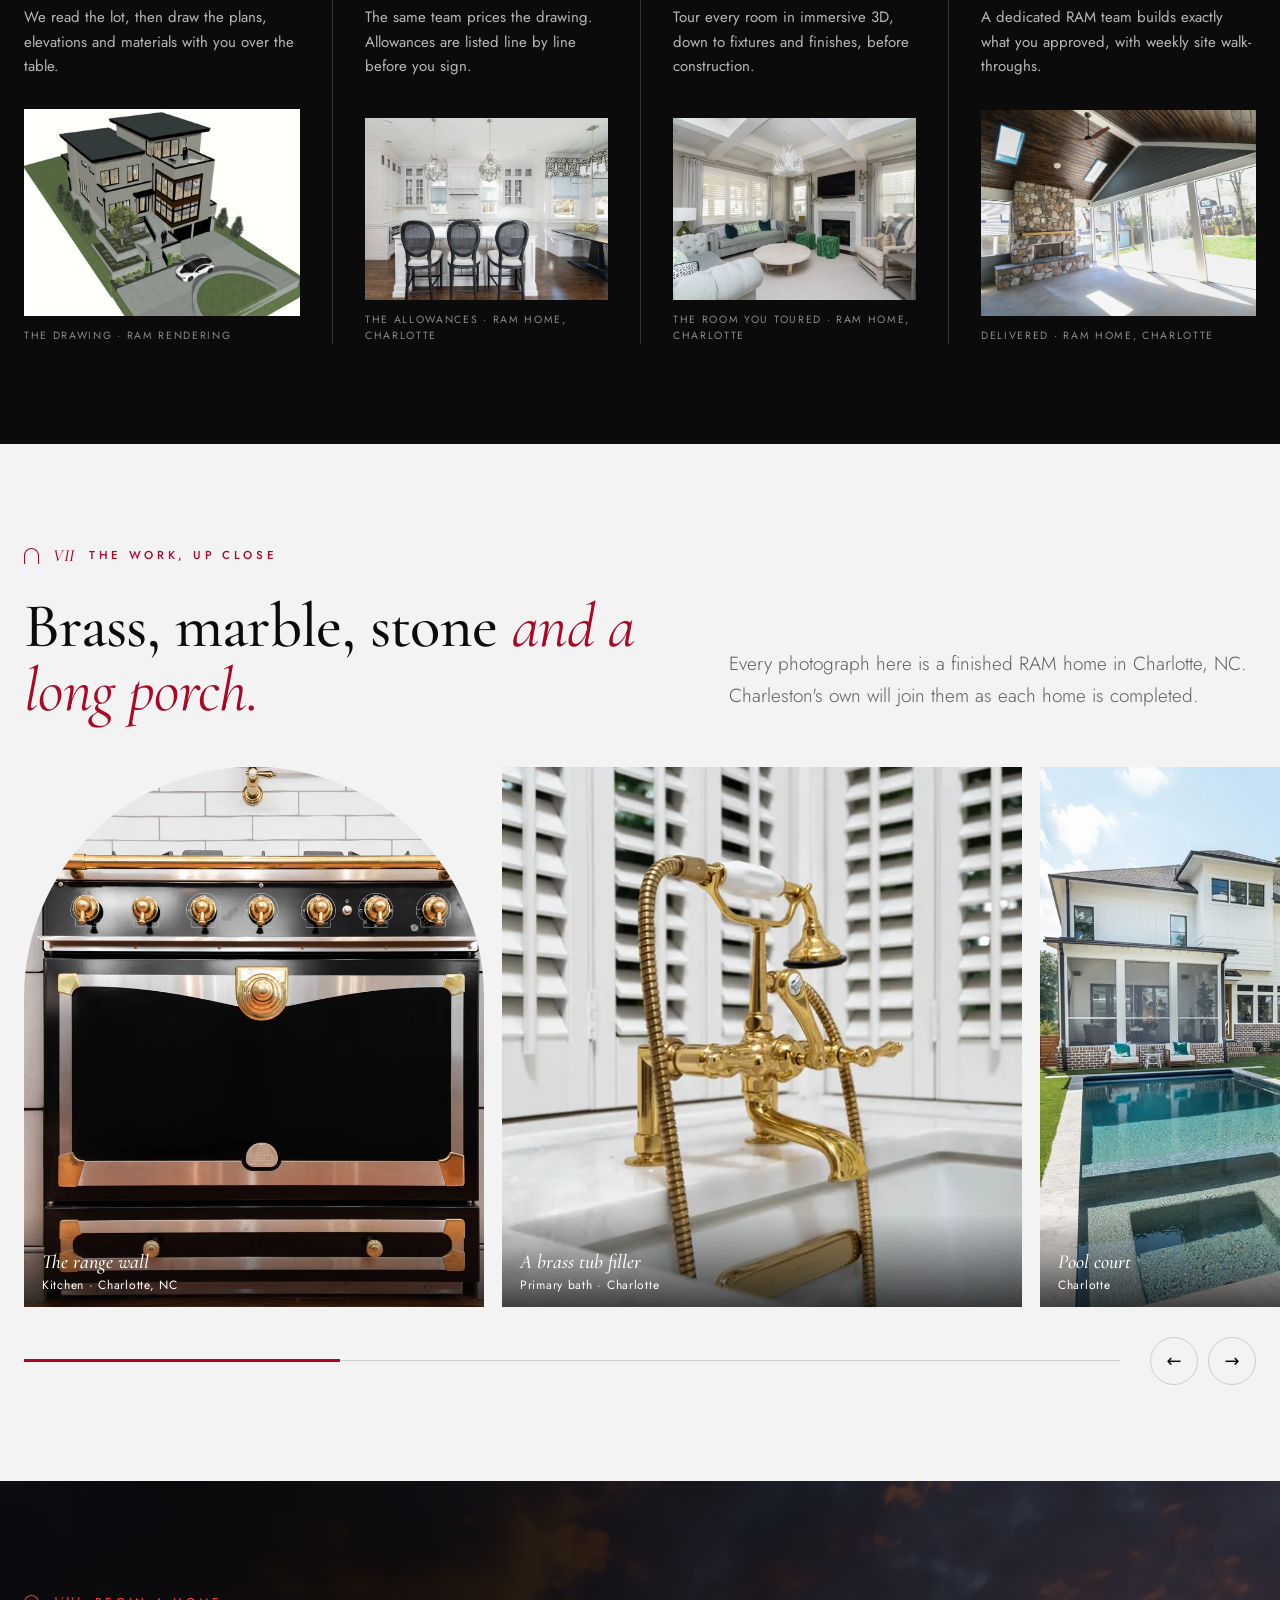
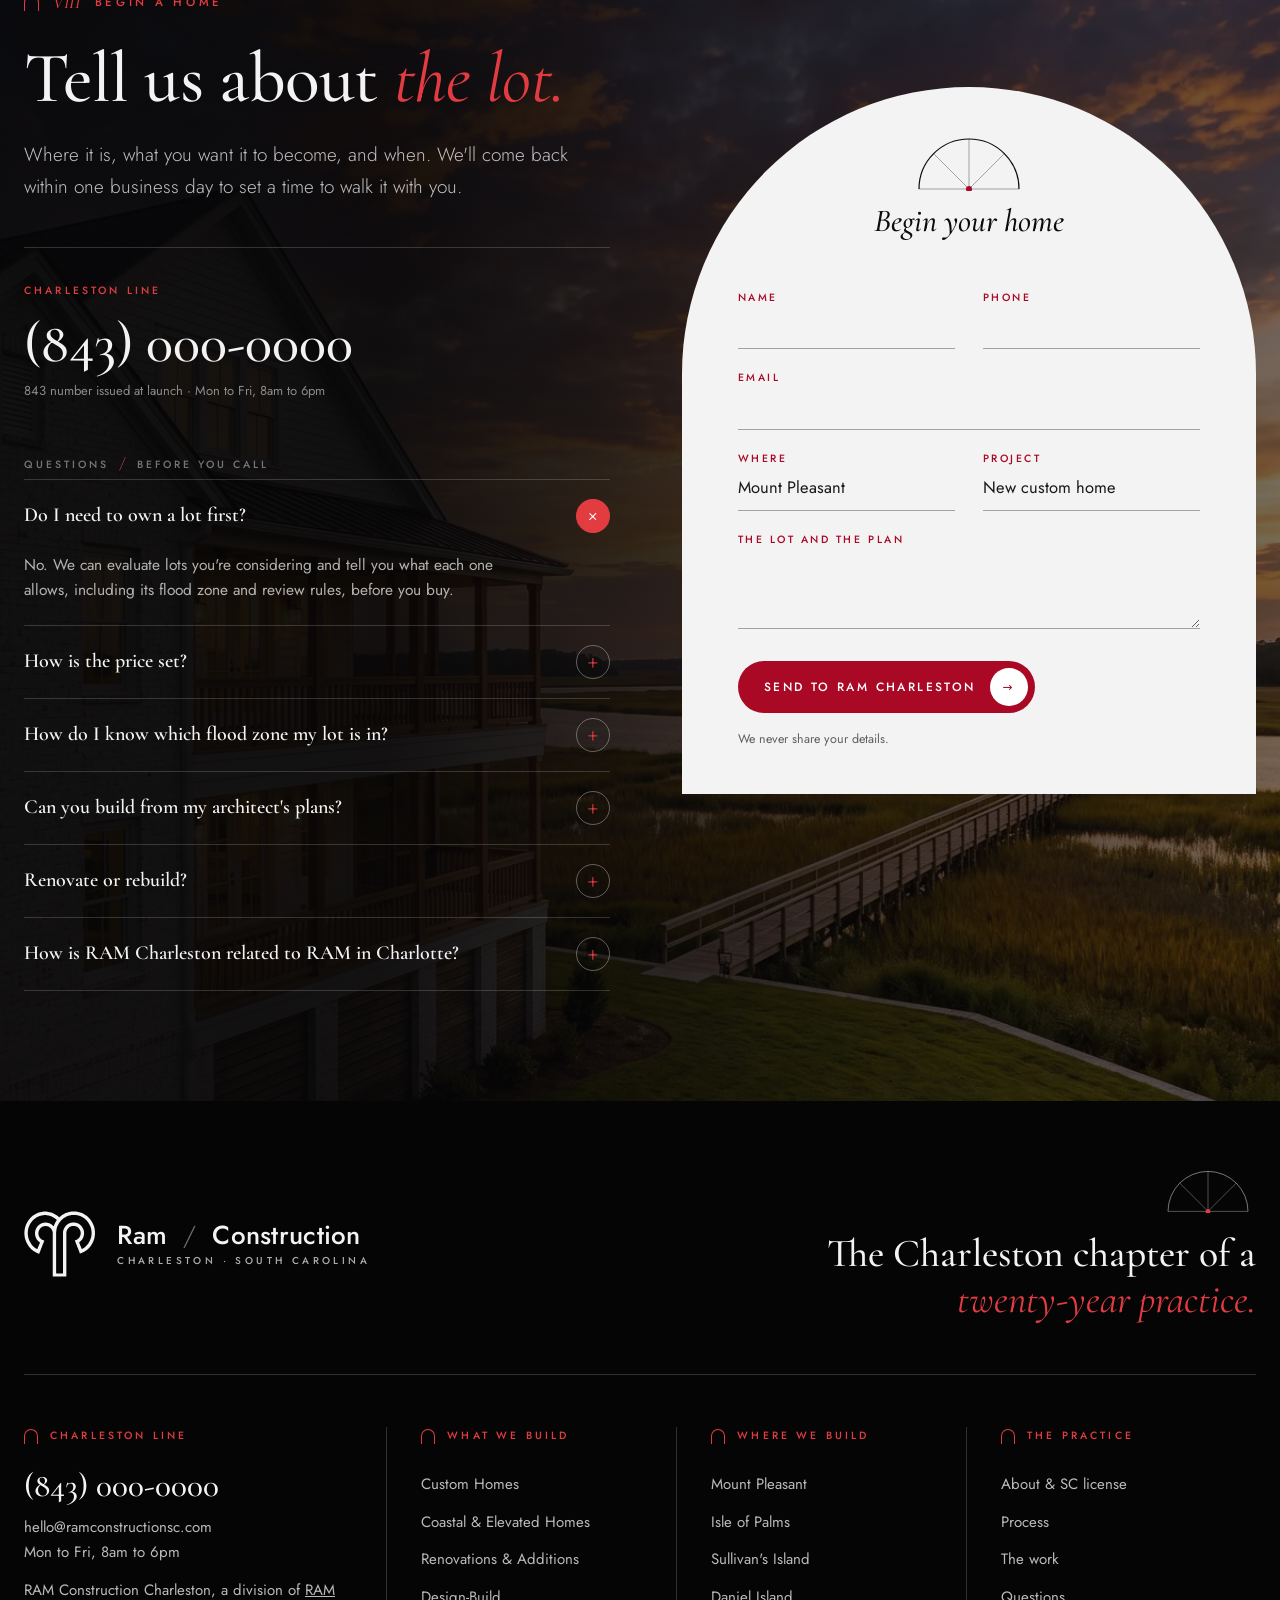
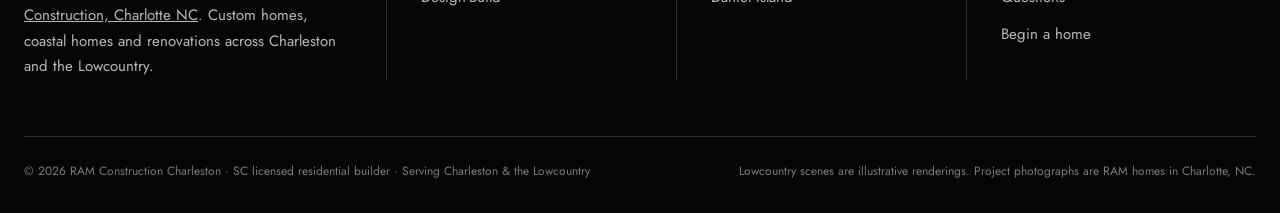
==== commit d921513f: "Pass 15: coast arch, Questions folded into Begin a home, marks in Where we build, shorter page Co-Au" ====
--- a/index.html
+++ b/index.html
@@ -57,7 +57,7 @@
 .on-dark .lede{color:rgba(243,243,243,.78)}
 .cap{font:400 11px/1.5 var(--sans);letter-spacing:.16em;text-transform:uppercase;color:var(--muted);margin-top:14px}
 .on-dark .cap{color:rgba(243,243,243,.55)}
-.sec-head{display:grid;grid-template-columns:1.1fr .9fr;gap:60px;align-items:end;margin-bottom:56px}
+.sec-head{display:grid;grid-template-columns:1.1fr .9fr;gap:60px;align-items:end;margin-bottom:48px}
 .sec-head .h2{margin-top:22px}
 .sec-head .lede{justify-self:end;padding-bottom:10px}
 
@@ -146,7 +146,7 @@
 
 /* ── the chapter: the piazza hangs from the alabaster into the open-room band ── */
 .chapter{background:var(--alabaster);position:relative}
-.chapter-top{padding:130px 0 0}
+.chapter-top{padding:110px 0 0}
 .chapter-grid{display:grid;grid-template-columns:.9fr 1.1fr;gap:96px;align-items:start}
 .chapter-art{position:relative;z-index:3;margin:0 0 -270px}
 .chapter-art .arch{aspect-ratio:3/3.9}
@@ -263,7 +263,7 @@
 @keyframes beat4{0%,71%{color:rgba(243,243,243,.38)}72%,96%{color:var(--amber)}97%,100%{color:rgba(243,243,243,.38)}}
 
 /* ── where we build · the staggered colonnade (black) ────────────────── */
-.areas{background:var(--black);padding:120px 0 0;color:var(--alabaster);position:relative;overflow:hidden}
+.areas{background:var(--black);padding:100px 0 0;color:var(--alabaster);position:relative;overflow:hidden}
 .areas .watermark{position:absolute;right:-120px;top:40px;width:620px;color:var(--amber);opacity:.06}
 .acc{display:flex;gap:18px;align-items:stretch;height:640px;position:relative}
 .area{flex:1;min-width:0;display:flex;flex-direction:column;position:relative;transition:flex 1.1s var(--ease)}
@@ -284,28 +284,28 @@
 .area:not(.is-open) p,.area:not(.is-open) .more{height:0;margin:0;overflow:hidden}
 .area.is-open p,.area.is-open .more{opacity:1;transform:none}
 .area-note{margin-top:48px;font:400 11px/1.6 var(--sans);letter-spacing:.14em;text-transform:uppercase;color:rgba(243,243,243,.5)}
-.marquee{margin-top:84px;border-top:1px solid var(--rule-lt);padding:26px 0;overflow:hidden;white-space:nowrap}
+.marquee{margin-top:56px;border-top:1px solid var(--rule-lt);padding:26px 0;overflow:hidden;white-space:nowrap}
 .marquee-track{display:inline-flex;animation:slide 52s linear infinite}
 .marquee span{font:italic 400 clamp(34px,4vw,56px)/1 var(--serif);color:rgba(243,243,243,.9);padding:0 26px;display:inline-flex;align-items:center;gap:52px}
 .marquee span::after{content:"";width:16px;height:20px;border:1.5px solid var(--amber);border-bottom:0;border-radius:var(--arch)}
 @keyframes slide{to{transform:translateX(-50%)}}
 
 /* ── coast: the datum. five conditions on a survey rail beside the photographs they govern ── */
-.coast{position:relative;background:var(--black-night);color:var(--alabaster);overflow:hidden;min-height:clamp(680px,92svh,900px);display:grid;grid-template-columns:60% 40%}
-.coast-photos{position:relative;overflow:hidden;background:#0d0d0f}
+.coast{position:relative;background:var(--black-night);color:var(--alabaster);overflow:hidden;min-height:clamp(660px,88svh,880px);display:grid;grid-template-columns:60% 40%}
+.coast-photos{position:relative;overflow:hidden;background:#0d0d0f;margin:56px 24px 0 calc((100vw - var(--wrap)) / 2);border-radius:var(--arch)}
 .coast-ph{position:absolute;inset:0;opacity:0;transition:opacity 1.3s var(--ease)}
 .coast-ph.is-on{opacity:1}
 .coast-ph img{width:100%;height:100%;object-fit:cover;transform:scale(1.05);transition:transform 7s linear}
 .coast-ph.is-on img{transform:scale(1)}
 .coast-photos::after{content:"";position:absolute;inset:0;pointer-events:none;background:
-  linear-gradient(90deg,rgba(5,5,6,0) 68%,var(--black-night) 100%),
-  linear-gradient(0deg,rgba(5,5,6,.9) 0%,rgba(5,5,6,.42) 34%,rgba(5,5,6,0) 60%)}
-.coast-head{position:absolute;left:0;bottom:0;z-index:2;padding:0 48px 62px calc((100vw - var(--wrap)) / 2);max-width:calc(60vw - 24px)}
+  linear-gradient(0deg,rgba(5,5,6,.92) 0%,rgba(5,5,6,.45) 34%,rgba(5,5,6,0) 62%)}
+.coast-head{position:absolute;left:0;right:0;bottom:0;z-index:2;padding:0 44px 54px 48px}
 .coast-head .h2{margin:22px 0 18px;font-size:clamp(38px,4.1vw,62px)}
 .coast-head .lede{max-width:42ch;font-size:17px}
 .coast-rail{display:flex;flex-direction:column;justify-content:center;padding:64px calc((100vw - var(--wrap)) / 2) 56px 0}
 .datum-lab{font:500 10.5px/1.5 var(--sans);letter-spacing:.28em;text-transform:uppercase;color:rgba(243,243,243,.42);margin:0 0 26px 30px}
 .datum-lab i{font:italic 500 15px/1 var(--serif);color:var(--amber);letter-spacing:0;margin:0 .4em}
+.datum-lab b{font-weight:inherit}
 .datum-list{border-left:1px solid var(--rule-lt)}
 .datum{position:relative;display:grid;grid-template-columns:58px 1fr;align-items:start;width:100%;text-align:left;background:none;border:0;border-top:1px solid var(--rule-lt);color:inherit;padding:21px 0 21px 30px;cursor:pointer;font:inherit}
 .datum:first-child{border-top:0}
@@ -327,7 +327,7 @@
 .datum:focus-visible{outline:2px solid var(--amber);outline-offset:-2px}
 
 /* ── process · four ruled columns, a photograph under each (black) ────── */
-.process{background:var(--black);padding:120px 0;color:var(--alabaster)}
+.process{background:var(--black);padding:100px 0;color:var(--alabaster)}
 .steps{display:grid;grid-template-columns:repeat(4,1fr);border-top:1px solid var(--rule-lt)}
 .stepc{padding:44px 32px 0 32px;border-left:1px solid var(--rule-lt);display:flex;flex-direction:column}
 .stepc:first-child{border-left:0;padding-left:0}
@@ -340,7 +340,7 @@
 .stepc figcaption{margin-top:12px;font:400 10.5px/1.5 var(--sans);letter-spacing:.16em;text-transform:uppercase;color:rgba(243,243,243,.55)}
 
 /* ── the work, up close · a slider that bleeds to the right edge ─────── */
-.work{padding:120px 0 110px;background:var(--alabaster)}
+.work{padding:100px 0 96px;background:var(--alabaster)}
 .work .sec-head{margin-bottom:44px}
 .slider{position:relative;margin-right:calc((var(--wrap) - 100vw)/2)}
 .track{display:flex;gap:18px;overflow-x:auto;scroll-snap-type:x mandatory;scrollbar-width:none;padding:0 calc((100vw - var(--wrap))/2) 4px 0;cursor:grab;overscroll-behavior-x:contain}
@@ -361,38 +361,37 @@
 .slider-nav button:hover{background:var(--black);color:var(--alabaster);border-color:var(--black)}
 
 /* ── credentials ────────────────────────────────────────────────────── */
-.creds{background:var(--black);padding:60px 0}
-.creds-row{display:grid;grid-template-columns:1.2fr 3fr;gap:50px;align-items:center}
-.creds p{font:500 26px/1.25 var(--serif);color:var(--alabaster)}
-.creds p em{color:var(--amber)}
+.creds-row{display:grid;grid-template-columns:1.2fr 3fr;gap:50px;align-items:center;margin-top:64px;padding-top:44px;border-top:1px solid var(--rule-lt)}
+.creds-row p{font:500 25px/1.25 var(--serif);color:var(--alabaster)}
+.creds-row p em{color:var(--amber)}
 .plates{display:grid;grid-template-columns:repeat(5,1fr);gap:14px}
 .plates li{list-style:none;background:#fff;border-radius:6px;height:96px;display:grid;place-items:center;padding:16px}
 .plates img{height:64px;width:auto;max-width:100%;object-fit:contain}
 
 /* ── FAQ · ruled, no boxes ───────────────────────────────────────────── */
-.faq{padding:120px 0;background:var(--tint)}
-.faq-grid{display:grid;grid-template-columns:.8fr 1.2fr;gap:90px}
-.faq-side .arch{aspect-ratio:3/3.3;margin-top:40px}
-.faq details{border-top:1px solid var(--rule)}
-.faq details:last-child{border-bottom:1px solid var(--rule)}
-.faq summary{list-style:none;cursor:pointer;padding:26px 0;display:flex;justify-content:space-between;gap:24px;align-items:center;font:600 23px/1.25 var(--serif);color:var(--black)}
+.faq{margin-top:52px}
+.faq-lab{font:500 10.5px/1.5 var(--sans);letter-spacing:.28em;text-transform:uppercase;color:rgba(243,243,243,.45);margin:0 0 6px}
+.faq-lab i{font:italic 500 15px/1 var(--serif);color:var(--amber);letter-spacing:0;margin:0 .4em}
+.faq details{border-top:1px solid var(--rule-lt)}
+.faq details:last-child{border-bottom:1px solid var(--rule-lt)}
+.faq summary{list-style:none;cursor:pointer;padding:19px 0;display:flex;justify-content:space-between;gap:24px;align-items:center;font:600 20px/1.25 var(--serif);color:var(--alabaster)}
 .faq summary::-webkit-details-marker{display:none}
-.faq summary::after{content:"+";flex:none;width:34px;height:34px;border-radius:50%;border:1px solid var(--rule);display:grid;place-items:center;font:300 20px/1 var(--sans);color:var(--red);transition:transform .35s var(--ease),background .35s,color .35s}
-.faq details[open] summary::after{transform:rotate(45deg);background:var(--black);color:var(--alabaster);border-color:var(--black)}
-.faq .ans{padding:0 60px 28px 0;color:var(--muted);font-size:16px;max-width:62ch}
+.faq summary::after{content:"+";flex:none;width:32px;height:32px;border-radius:50%;border:1px solid rgba(243,243,243,.35);display:grid;place-items:center;font:300 20px/1 var(--sans);color:var(--amber);transition:transform .35s var(--ease),background .35s,color .35s,border-color .35s}
+.faq details[open] summary::after{transform:rotate(45deg);background:var(--amber);color:#fff;border-color:var(--amber)}
+.faq .ans{padding:0 48px 22px 0;color:rgba(243,243,243,.72);font-size:15.5px;line-height:1.65;max-width:58ch}
 
 /* ── the door ───────────────────────────────────────────────────────── */
-.door{position:relative;padding:120px 0;color:var(--alabaster);overflow:hidden;background:var(--black-night)}
+.door{position:relative;padding:110px 0;color:var(--alabaster);overflow:hidden;background:var(--black-night)}
 .door-bg{position:absolute;inset:0}
 .door-bg img{width:100%;height:100%;object-fit:cover;object-position:50% 18%}
 .door::after{content:"";position:absolute;inset:0;background:linear-gradient(90deg,rgba(5,5,6,.93) 30%,rgba(5,5,6,.55))}
-.door-grid{position:relative;z-index:2;display:grid;grid-template-columns:1fr 1.05fr;gap:80px;align-items:stretch}
+.door-grid{position:relative;z-index:2;display:grid;grid-template-columns:1.02fr 1fr;gap:72px;align-items:start}
 .door .h2{font-size:clamp(46px,5.6vw,88px);margin:22px 0 24px}
 .phone{margin-top:44px;padding-top:26px;border-top:1px solid var(--rule-lt)}
 .phone small{font:500 10.5px/1 var(--sans);letter-spacing:.3em;text-transform:uppercase;color:var(--amber)}
 .phone a{display:block;font:500 clamp(40px,4.4vw,62px)/1.1 var(--serif);margin-top:10px}
 .phone span{font-size:13px;color:rgba(243,243,243,.55)}
-.form{background:var(--alabaster);color:var(--text);border-radius:var(--arch);padding:188px 56px 44px;position:relative}
+.form{background:var(--alabaster);color:var(--text);border-radius:var(--arch);padding:188px 56px 44px;position:sticky;top:96px}
 .form-crown{position:absolute;top:44px;left:0;right:0;display:flex;flex-direction:column;align-items:center;gap:14px}
 .form-crown svg{width:120px;height:60px}
 .form-crown svg line{stroke:rgba(11,11,12,.35)}
@@ -453,7 +452,7 @@
 @media (max-width:1360px){.hdr-tel{display:none}.hdr-nav{gap:28px}}
 @media (max-width:1180px){
   .coast{grid-template-columns:54% 46%}
-  .coast-head{max-width:calc(54vw - 24px);padding-right:32px}
+  .coast-head{padding:0 30px 40px 34px}
   .datum-t{font-size:24px}
   .hdr-nav,.hdr-cta{display:none}
   .hdr-row{grid-template-columns:auto 1fr auto;height:78px}
@@ -507,15 +506,16 @@
   .ledger-item{border-left:0;padding:22px 0;border-top:1px solid var(--rule-lt)}
   .ledger-item:first-child{border-top:0}
   .coast{display:block;min-height:0;padding-bottom:64px}
-  .coast-photos{aspect-ratio:4/5;max-height:72svh}
+  .coast-photos{aspect-ratio:4/5;max-height:72svh;margin:28px 16px 0;border-radius:var(--arch)}
   .coast-photos::after{background:linear-gradient(0deg,rgba(5,5,6,.92) 0%,rgba(5,5,6,.3) 30%,rgba(5,5,6,0) 52%)}
   .coast-ph{opacity:0}
   .coast-ph:first-child{opacity:1}
-  .coast-head{position:absolute;padding:0 0 28px;max-width:none;width:var(--wrap);left:16px}
-  .coast-head .h2{font-size:38px;margin:16px 0 0}
+  .coast-head{padding:0 20px 24px}
+  .coast-head .h2{font-size:34px;margin:14px 0 0}
   .coast-head .lede{display:none}
   .coast-rail{padding:34px 0 0;width:var(--wrap);margin:0 auto}
   .datum-lab{margin-left:22px;font-size:10px;letter-spacing:.2em}
+  .datum-lab b{display:none}
   .datum{grid-template-columns:44px 1fr;padding:18px 0 18px 22px}
   .datum::before{top:27px}
   .datum-t,.datum.is-open .datum-t{color:var(--alabaster);font-size:23px}
@@ -525,7 +525,7 @@
   .datum-w,.datum.is-open .datum-w{color:var(--amber)}
   .js .datum.is-open::after{animation:none}
   .chapter-top{padding:90px 0 0}
-  .chapter-grid,.sec-head,.faq-grid,.door-grid,.creds-row{grid-template-columns:1fr;gap:36px}
+  .chapter-grid,.sec-head,.door-grid,.creds-row{grid-template-columns:1fr;gap:36px}
   .chapter-art{order:2;margin:0 0 -90px;width:82%}
   .chapter-copy{order:1;padding:0}
   .band-in{display:flex;flex-direction:column;gap:0;padding:130px 0 0}
@@ -538,7 +538,9 @@
   .numbers-src{position:static;display:block;width:var(--wrap);margin:0 auto;padding:36px 0 26px}
   .sec-head{margin-bottom:44px}
   .sec-head .lede{justify-self:start;padding-bottom:0}
-  .process,.work,.faq,.door{padding:90px 0}
+  .process,.work,.door{padding:90px 0}
+  .form{position:relative;top:auto}
+  .faq{margin-top:40px}
   .services{padding:0}
   .svc-src{padding:12px 16px 14px}
   .areas{padding-top:90px}
@@ -588,7 +590,7 @@
   .ftr-col{border-left:0;padding-left:0;border-top:1px solid var(--rule-lt);padding-top:30px}
   .ftr-col:first-child{border-top:0;padding-top:0;padding-right:0}
   .ftr-base{margin-top:44px}
-  .marquee{margin-top:70px}
+  .marquee{margin-top:44px}
 }
 @media (max-width:380px){
   .kicker{font-size:10px;letter-spacing:.18em;gap:10px}
@@ -782,6 +784,16 @@
       <a class="area rv d3" href="#door"><div class="arch"><img src="img/w/daniel-island-waterfront-home-700.webp" width="700" height="938" loading="lazy" alt="Illustrative waterfront home with a long dock over the marsh at sunset on Daniel Island"></div><div class="area-meta"><small>Berkeley County</small><h3>Daniel Island</h3><p>Custom homes drawn inside the community's architectural guidelines.</p><span class="more">Building on Daniel Island <span>&rarr;</span></span></div></a>
     </div>
   </div>
+  <div class="wrap creds-row rv" aria-label="Credentials">
+    <p>Built to <em>RAM's standard,</em> backed by the same marks as Charlotte.</p>
+    <ul class="plates">
+      <li><img src="img/cred/bbb.png" alt="BBB Accredited Business" loading="lazy" width="120" height="120"></li>
+      <li><img src="img/cred/nahb.png" alt="Member, National Association of Home Builders" loading="lazy" width="120" height="120"></li>
+      <li><img src="img/cred/qbw.png" alt="Quality Builders Warranty" loading="lazy" width="200" height="60"></li>
+      <li><img src="img/cred/ica-x12.png" alt="ICA X12" loading="lazy" width="120" height="120"></li>
+      <li><img src="img/cred/lumion.png" alt="Lumion 3D rendering" loading="lazy" width="120" height="120"></li>
+    </ul>
+  </div>
   <div class="marquee" aria-hidden="true"><div class="marquee-track">
     <span>Mount Pleasant</span><span>Isle of Palms</span><span>Sullivan's Island</span><span>Daniel Island</span><span>Charleston</span>
     <span>Mount Pleasant</span><span>Isle of Palms</span><span>Sullivan's Island</span><span>Daniel Island</span><span>Charleston</span>
@@ -803,7 +815,7 @@
     </div>
   </div>
   <div class="coast-rail rv d1">
-    <p class="datum-lab">What the lot asks <i>/</i> what the drawings answer</p>
+    <p class="datum-lab">What the lot asks <b><i>/</i> what the drawings answer</b></p>
     <div class="datum-list" id="datum">
       <button class="datum is-open" type="button" aria-expanded="true">
         <span class="datum-n">01</span>
@@ -888,50 +900,28 @@
   </div>
 </section>
 
-<!-- ═════ credentials ═════ -->
-<section class="creds" aria-label="Credentials">
-  <div class="wrap creds-row">
-    <p class="rv">Built to <em>RAM's standard,</em> backed by the same marks as Charlotte.</p>
-    <ul class="plates rv d1">
-      <li><img src="img/cred/bbb.png" alt="BBB Accredited Business" loading="lazy" width="120" height="120"></li>
-      <li><img src="img/cred/nahb.png" alt="Member, National Association of Home Builders" loading="lazy" width="120" height="120"></li>
-      <li><img src="img/cred/qbw.png" alt="Quality Builders Warranty" loading="lazy" width="200" height="60"></li>
-      <li><img src="img/cred/ica-x12.png" alt="ICA X12" loading="lazy" width="120" height="120"></li>
-      <li><img src="img/cred/lumion.png" alt="Lumion 3D rendering" loading="lazy" width="120" height="120"></li>
-    </ul>
-  </div>
-</section>
-
-<!-- ═════ FAQ ═════ -->
-<section class="faq" id="faq">
-  <div class="wrap faq-grid">
-    <div class="faq-side rv">
-      <span class="eyebrow"><i>VIII</i> Questions</span>
-      <h2 class="h2">Before you <em>call us.</em></h2>
-      <div class="arch"><img src="img/w/open-living-room-stair-marsh-light-700.webp" width="700" height="938" loading="lazy" alt="Illustrative double-height open living room with tall windows to a screened porch, a white staircase and heart pine floors"></div>
-    </div>
-    <div class="faq-list rv d1">
-      <details open><summary>Do I need to own a lot first?</summary><div class="ans">No. We can evaluate lots you're considering and tell you what each one allows, including its flood zone and review rules, before you buy.</div></details>
-      <details><summary>How is the price set?</summary><div class="ans">After design, we issue a fixed bid with allowances listed line by line, so you know the number before you sign.</div></details>
-      <details><summary>How do I know which flood zone my lot is in?</summary><div class="ans">We check your lot against the current flood maps during lot evaluation and explain what that zone means for the foundation and design.</div></details>
-      <details><summary>Can you build from my architect's plans?</summary><div class="ans">Yes. We review third-party plans for constructability and coastal requirements before we bid. Most clients use our in-house designers because design and pricing stay in one team.</div></details>
-      <details><summary>Renovate or rebuild?</summary><div class="ans">It depends on the structure, the flood elevation and what you want the home to become. We assess the house and give you an honest answer on both paths.</div></details>
-      <details><summary>How is RAM Charleston related to RAM in Charlotte?</summary><div class="ans">RAM Construction Charleston is a division of RAM Construction, the Charlotte design-build firm founded in 2004, with its own South Carolina license. Same team approach, same standards.</div></details>
-    </div>
-  </div>
-</section>
-
-<!-- ═════ the door ═════ -->
+<!-- ═════ the door: begin a home, the questions beneath the phone, the form beside them ═════ -->
 <section class="door on-dark" id="door">
   <div class="door-bg"><img src="img/w/daniel-island-waterfront-home-1200.webp" width="1200" height="1607" loading="lazy" alt=""></div>
   <div class="wrap door-grid">
     <div class="rv">
-      <span class="eyebrow"><i>IX</i> Begin a home</span>
+      <span class="eyebrow"><i>VIII</i> Begin a home</span>
       <h2 class="h2">Tell us about <em>the lot.</em></h2>
       <p class="lede">Where it is, what you want it to become, and when. We'll come back within one business day to set a time to walk it with you.</p>
       <div class="phone"><small>Charleston line</small><a href="tel:+18430000000">(843) 000-0000</a><span>843 number issued at launch · Mon to Fri, 8am to 6pm</span></div>
-    </div>
-    <form class="form rv d1" action="#" onsubmit="return false">
+      <div class="faq" id="faq">
+        <p class="faq-lab">Questions <i>/</i> before you call</p>
+      <div class="faq-list rv d1">
+        <details open><summary>Do I need to own a lot first?</summary><div class="ans">No. We can evaluate lots you're considering and tell you what each one allows, including its flood zone and review rules, before you buy.</div></details>
+        <details><summary>How is the price set?</summary><div class="ans">After design, we issue a fixed bid with allowances listed line by line, so you know the number before you sign.</div></details>
+        <details><summary>How do I know which flood zone my lot is in?</summary><div class="ans">We check your lot against the current flood maps during lot evaluation and explain what that zone means for the foundation and design.</div></details>
+        <details><summary>Can you build from my architect's plans?</summary><div class="ans">Yes. We review third-party plans for constructability and coastal requirements before we bid. Most clients use our in-house designers because design and pricing stay in one team.</div></details>
+        <details><summary>Renovate or rebuild?</summary><div class="ans">It depends on the structure, the flood elevation and what you want the home to become. We assess the house and give you an honest answer on both paths.</div></details>
+        <details><summary>How is RAM Charleston related to RAM in Charlotte?</summary><div class="ans">RAM Construction Charleston is a division of RAM Construction, the Charlotte design-build firm founded in 2004, with its own South Carolina license. Same team approach, same standards.</div></details>
+      </div>
+      </div>
+    </div>
+    <form class="form rv d2" action="#" onsubmit="return false">
       <div class="form-crown"><svg viewBox="0 0 120 60" aria-hidden="true"><g><line x1="60" y1="58" x2="60" y2="8"/><line x1="60" y1="58" x2="95.4" y2="22.6"/><line x1="60" y1="58" x2="110" y2="58"/><line x1="60" y1="58" x2="24.6" y2="22.6"/><line x1="60" y1="58" x2="10" y2="58"/></g><path d="M10 58a50 50 0 0 1 100 0" fill="none" stroke="#0B0B0C" stroke-width="1.2"/><circle cx="60" cy="58" r="3" fill="#AA0926"/></svg><h3>Begin your home</h3></div>
       <div class="fgrid">
         <div class="field"><label for="f-name">Name</label><input id="f-name" name="name" autocomplete="name"></div>
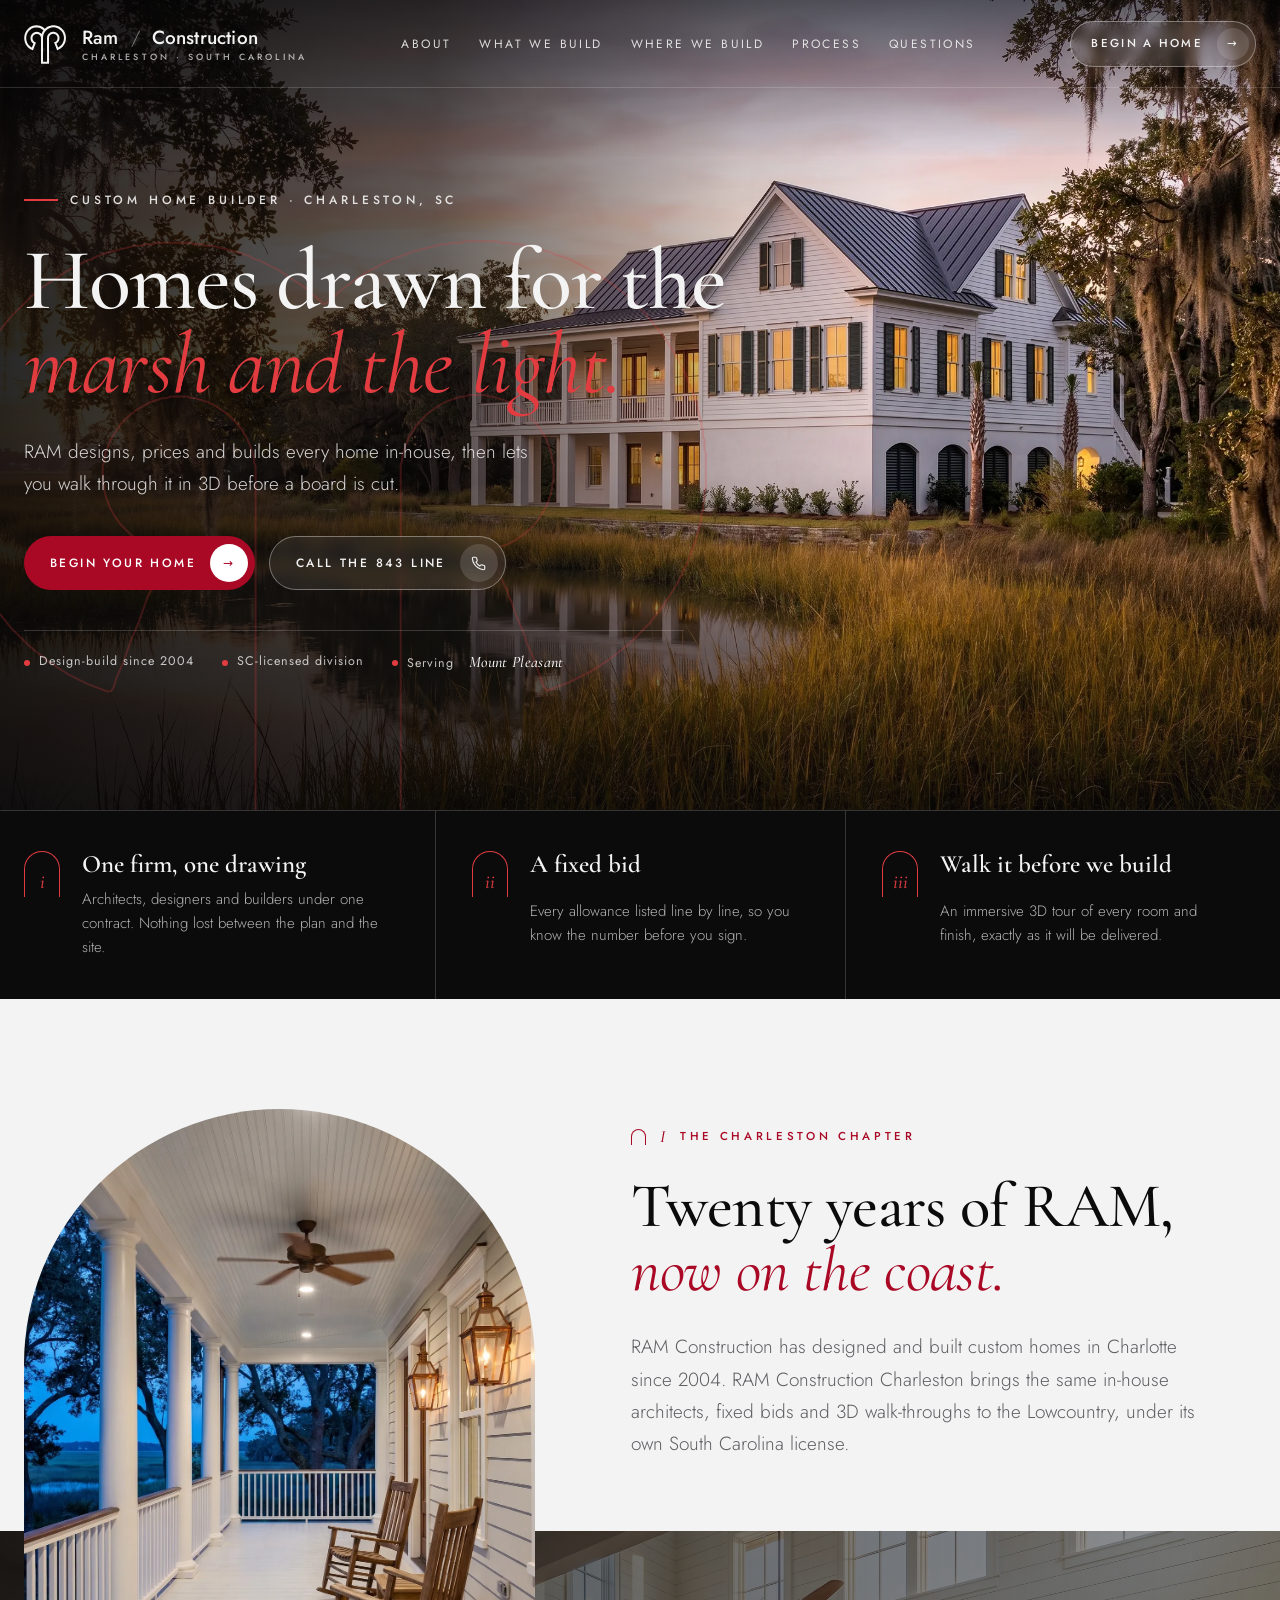
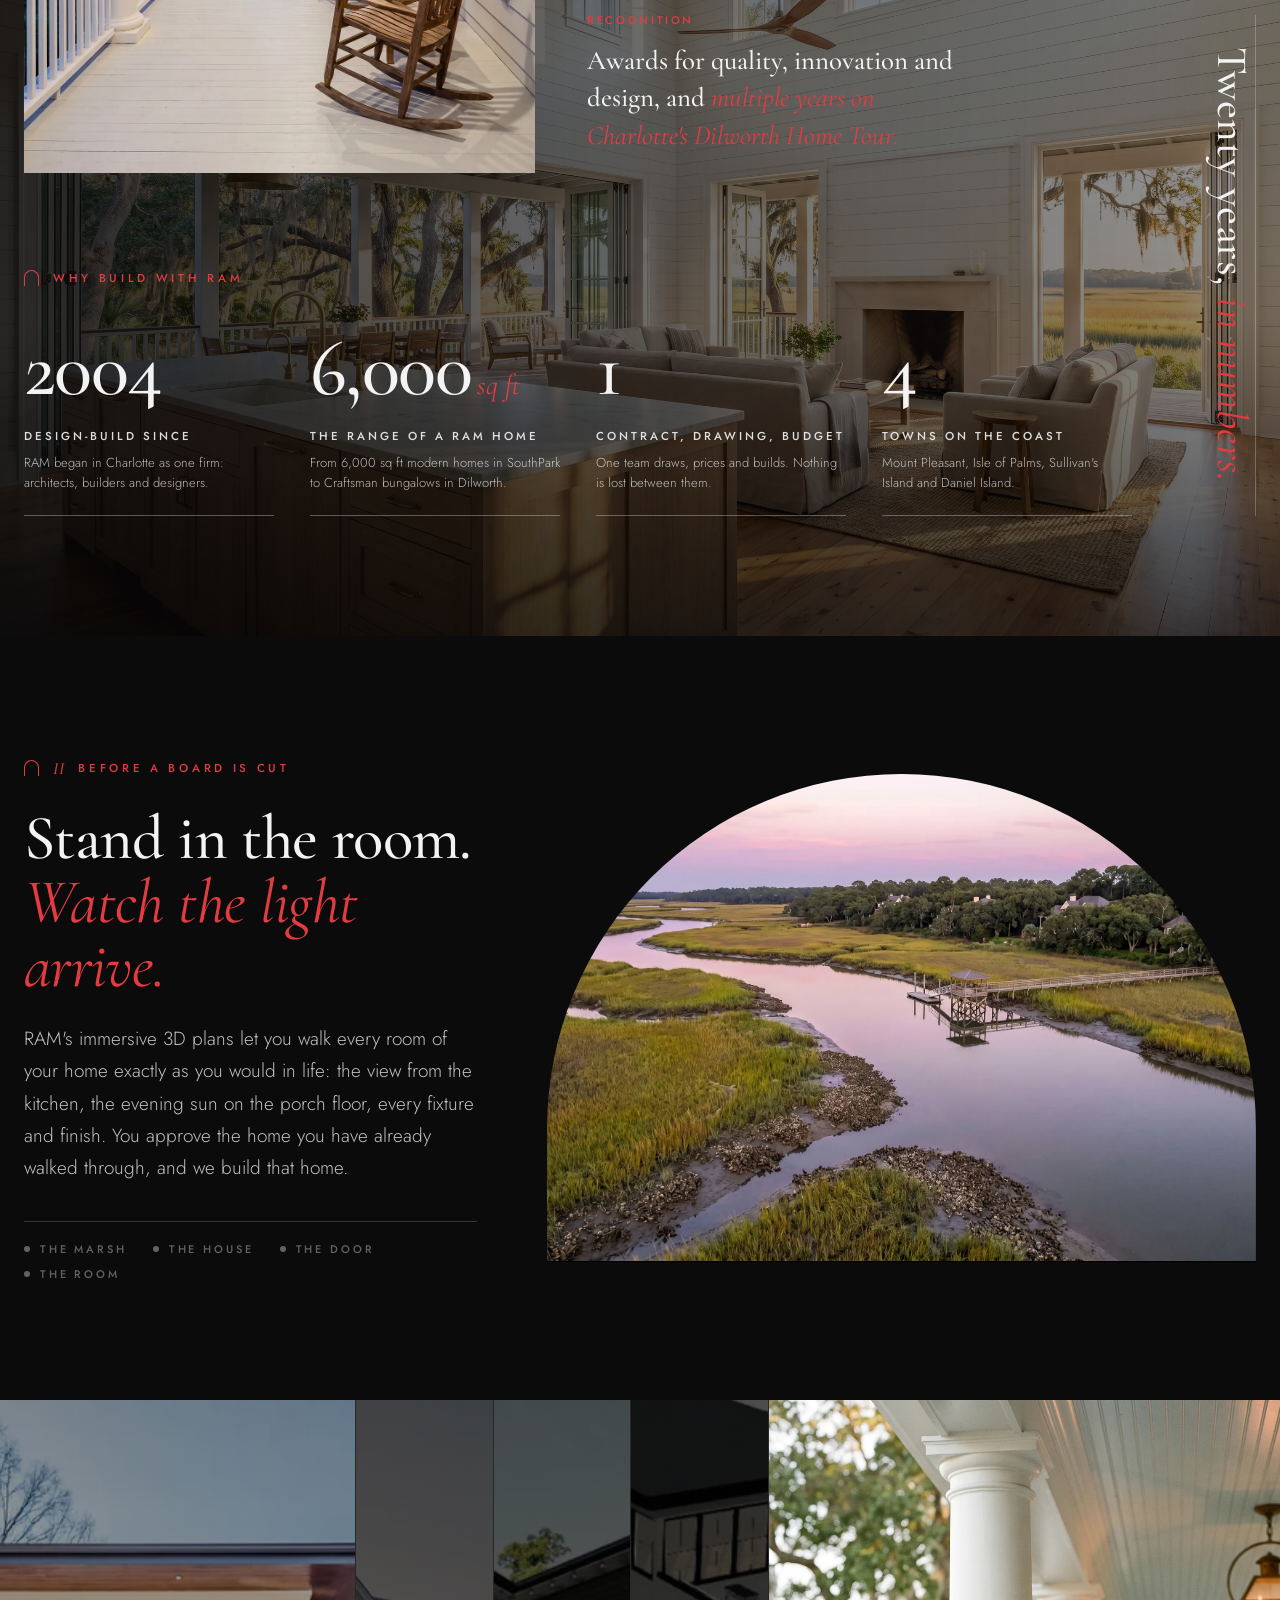
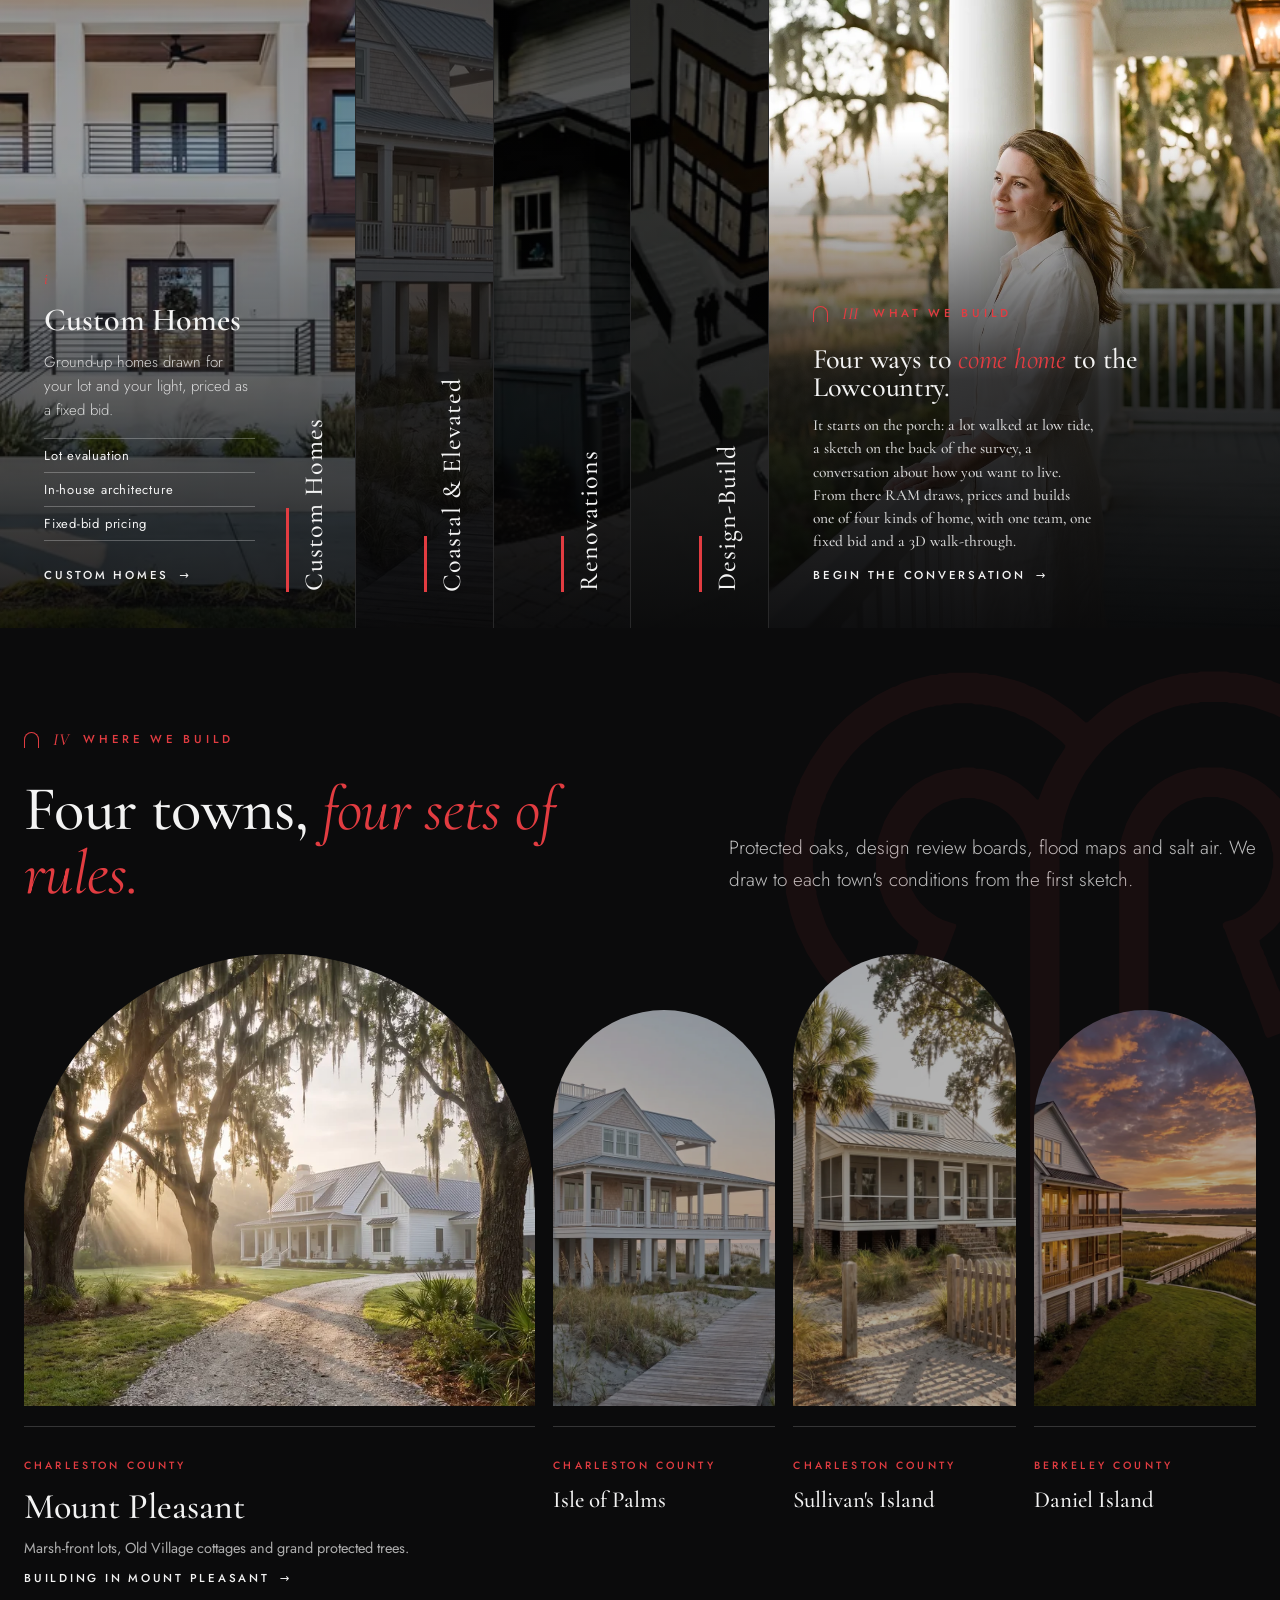
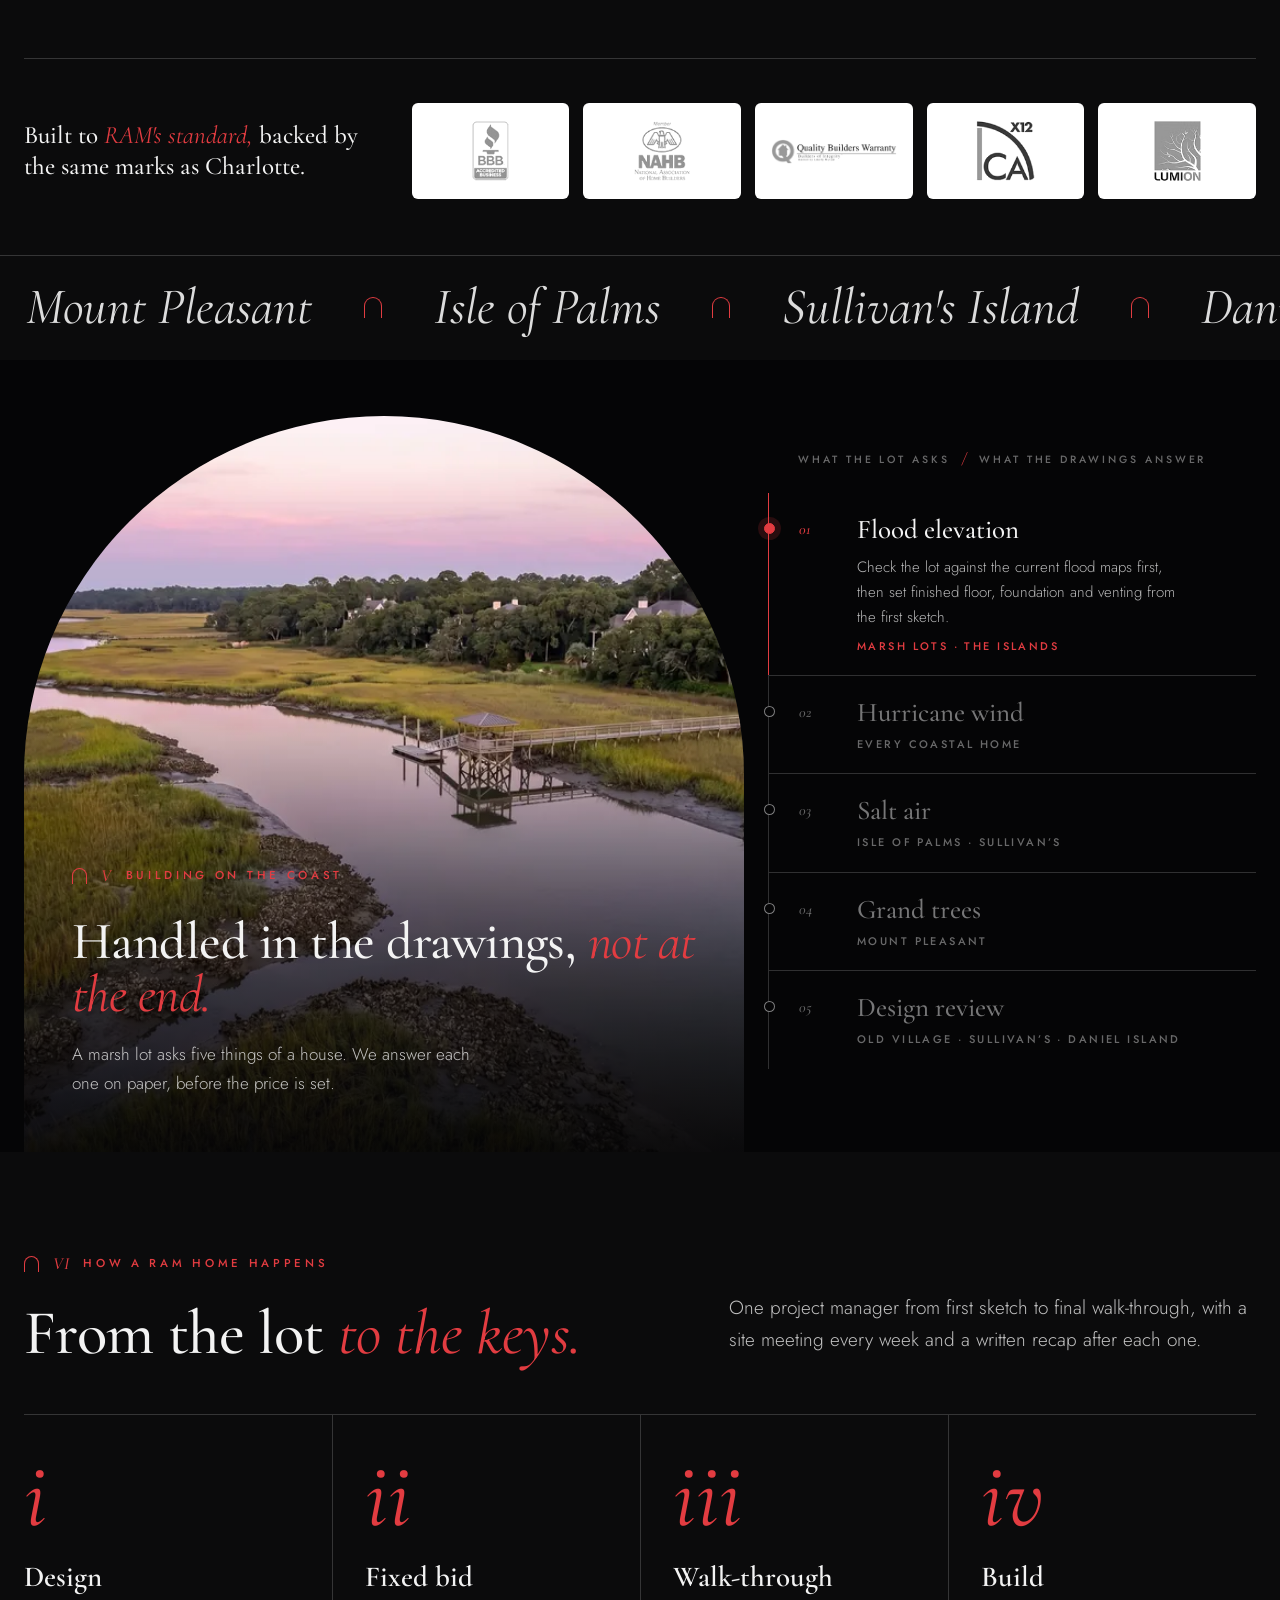
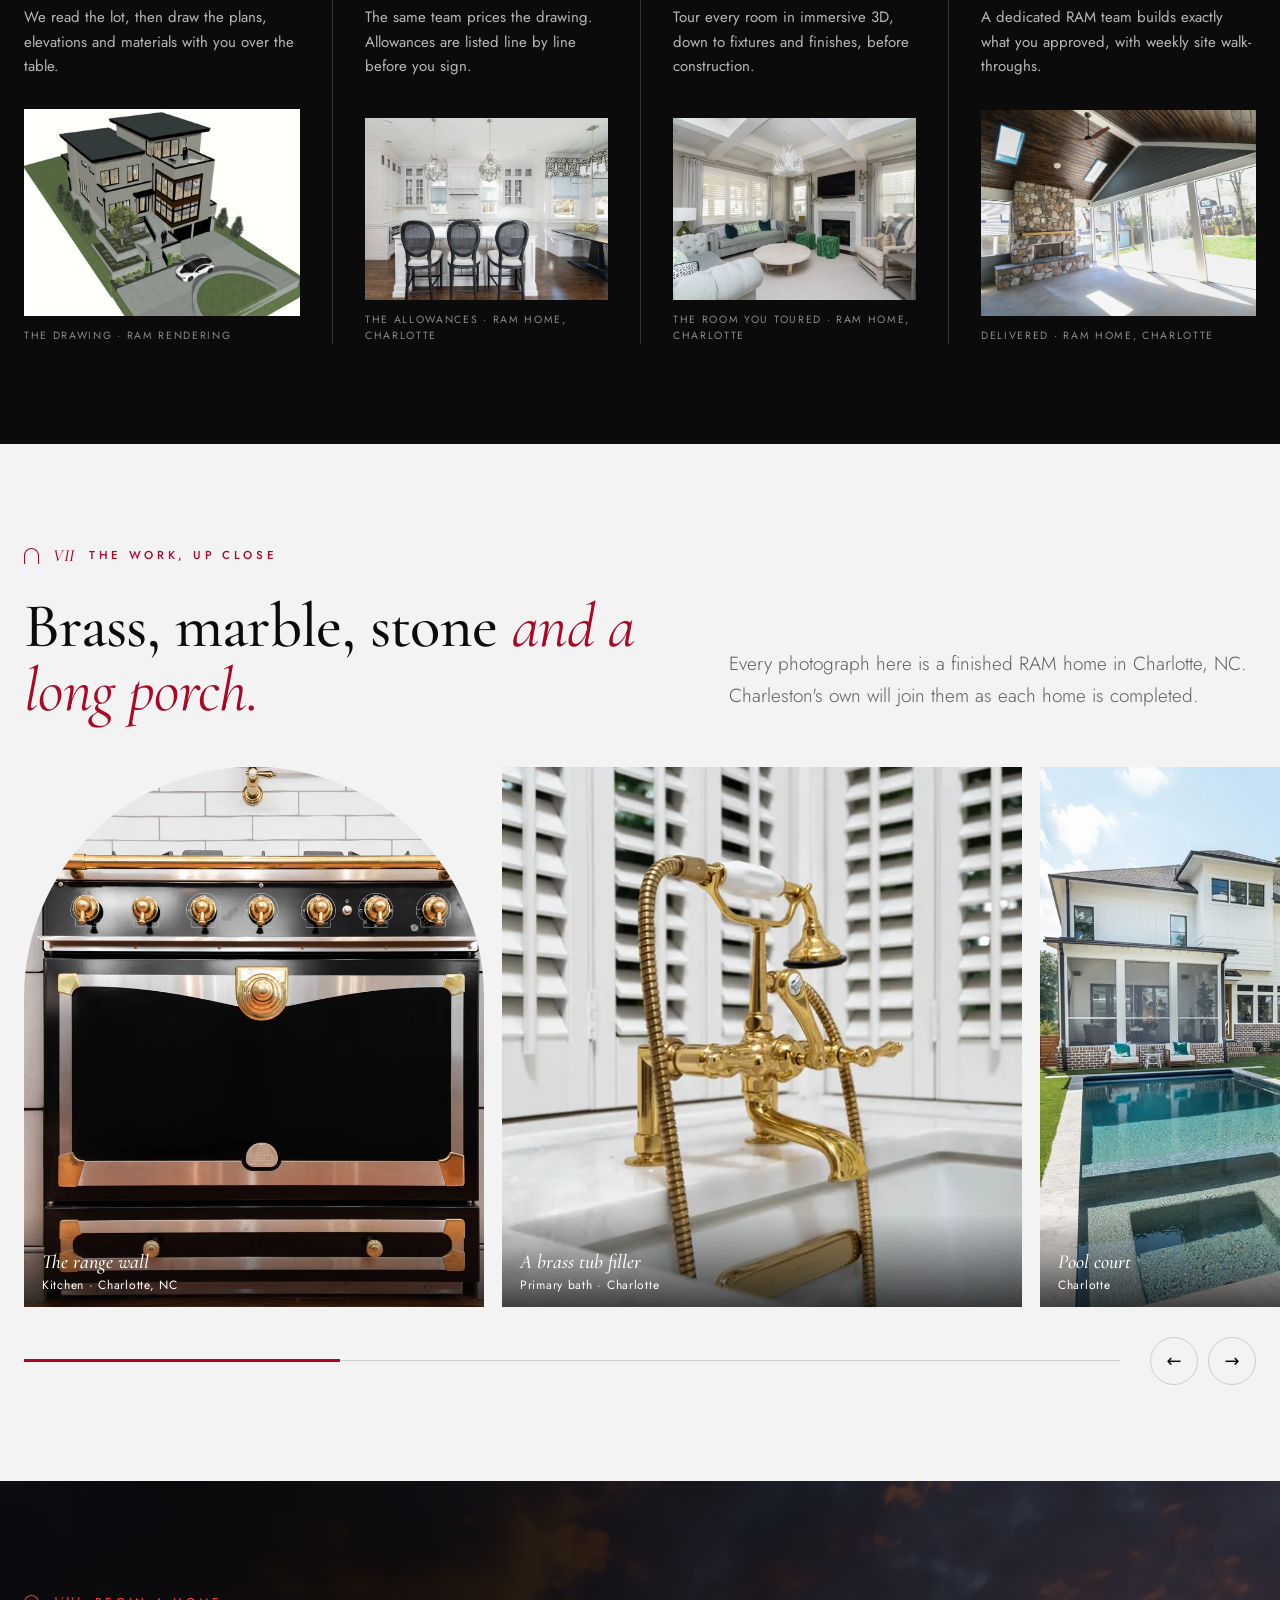
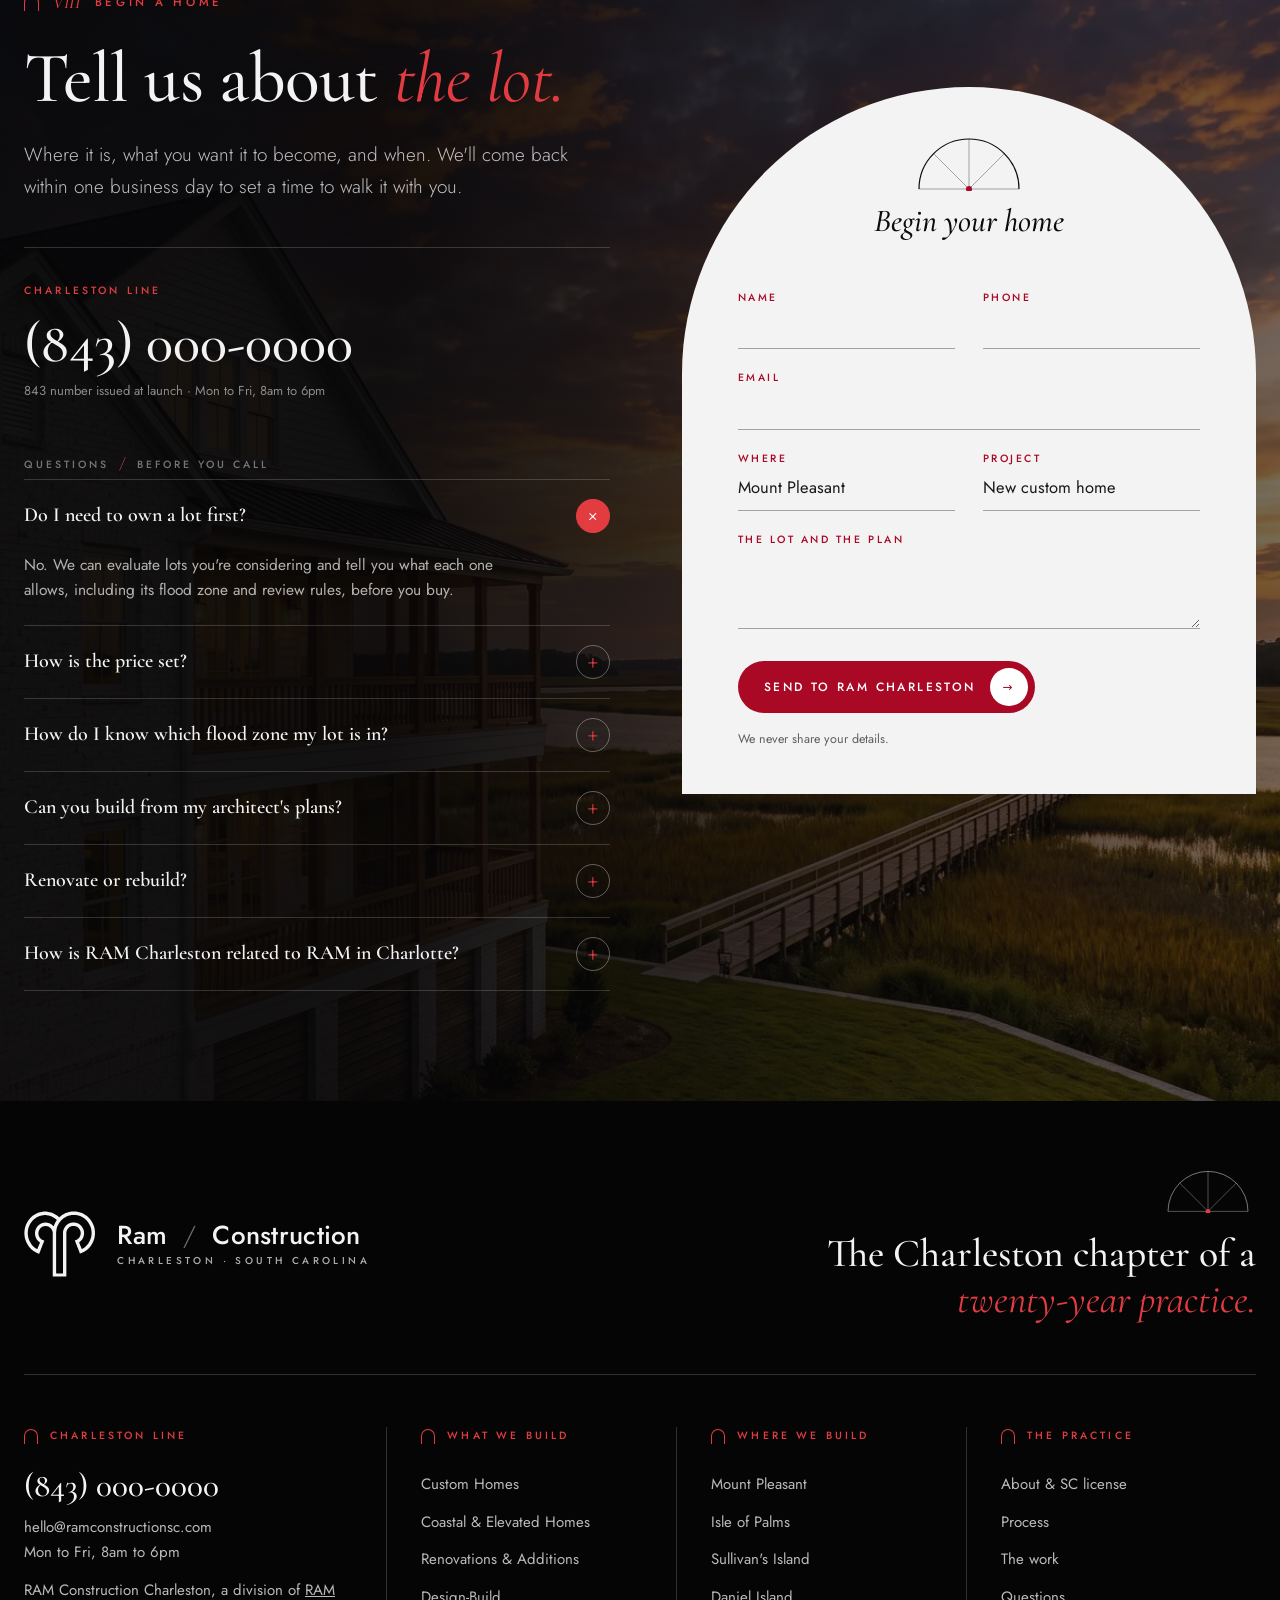
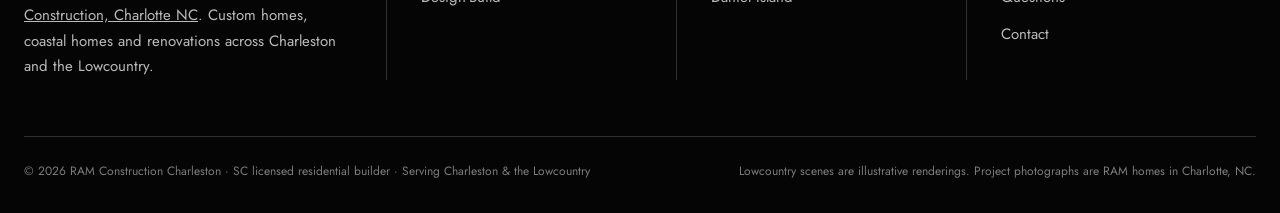
==== commit 41fb95a1: "Inner pages: About, Questions, Contact and the four towns; shared css/charleston.css and js/site.js " ====
--- a/index.html
+++ b/index.html
@@ -14,598 +14,7 @@
 <link rel="preload" as="image" href="img/w/hero-lowcountry-custom-home-marsh-golden-hour-2400.webp" media="(min-width: 861px)">
 <link rel="preload" as="image" href="img/w/hero-lowcountry-portrait-900.webp" media="(max-width: 860px)">
 <script>document.documentElement.classList.add('js')</script>
-<style>
-/* ── Fanlight II · The Arcade · RAM Construction Charleston (Black + Amber Red) ─────────── */
-:root{
-  --black:#0B0B0C;
-  --black-night:#050506;
-  --red:#AA0926;
-  --amber:#E23C41;
-  --tint:#ECECEC;
-  --alabaster:#F3F3F3;
-  --ink:#040406;
-  --text:#18181A;
-  --muted:#5E5E63;
-  --rule:rgba(11,11,12,.16);
-  --rule-lt:rgba(243,243,243,.18);
-  --serif:'Cormorant Garamond',Georgia,serif;
-  --sans:'Jost',system-ui,sans-serif;
-  --arch:9999px 9999px 0 0;
-  --ease:cubic-bezier(.2,.7,.2,1);
-  --wrap:min(1320px,calc(100vw - 48px));
-}
-*{box-sizing:border-box;margin:0;padding:0}
-html{scroll-behavior:smooth}
-body{background:var(--alabaster);color:var(--text);font:400 17px/1.7 var(--sans);-webkit-font-smoothing:antialiased;overflow-x:hidden}
-img{display:block;max-width:100%;height:auto}
-a{color:inherit;text-decoration:none}
-.wrap{width:var(--wrap);margin-inline:auto}
-em,.it{font-family:var(--serif);font-style:italic;font-weight:400}
-.arch{border-radius:var(--arch);overflow:hidden;background:#111}
-.arch img{width:100%;height:100%;object-fit:cover}
-
-/* folio eyebrow: roman numeral + arch mark */
-.eyebrow{display:inline-flex;align-items:center;gap:14px;font:500 11.5px/1 var(--sans);letter-spacing:.32em;text-transform:uppercase;color:var(--red)}
-.eyebrow i{font:italic 500 17px/1 var(--serif);letter-spacing:.04em;color:inherit}
-.eyebrow::before{content:"";width:13px;height:15px;border:1.5px solid currentColor;border-bottom:0;border-radius:var(--arch)}
-.on-dark .eyebrow{color:var(--amber)}
-.h2{font:500 clamp(40px,4.9vw,70px)/1.02 var(--serif);letter-spacing:-.01em;color:var(--black)}
-.h2 em{color:var(--red)}
-.on-dark .h2{color:var(--alabaster)}
-.on-dark .h2 em{color:var(--amber)}
-.lede{font:300 19px/1.7 var(--sans);color:var(--muted);max-width:52ch}
-.on-dark .lede{color:rgba(243,243,243,.78)}
-.cap{font:400 11px/1.5 var(--sans);letter-spacing:.16em;text-transform:uppercase;color:var(--muted);margin-top:14px}
-.on-dark .cap{color:rgba(243,243,243,.55)}
-.sec-head{display:grid;grid-template-columns:1.1fr .9fr;gap:60px;align-items:end;margin-bottom:48px}
-.sec-head .h2{margin-top:22px}
-.sec-head .lede{justify-self:end;padding-bottom:10px}
-
-/* buttons: pills with a round icon disc */
-.btn{display:inline-flex;align-items:center;gap:14px;border-radius:999px;padding:7px 7px 7px 26px;font:500 12px/1 var(--sans);letter-spacing:.2em;text-transform:uppercase;transition:background .35s var(--ease),color .35s var(--ease),border-color .35s var(--ease)}
-.btn .disc{display:grid;place-items:center;width:38px;height:38px;border-radius:50%;transition:transform .35s var(--ease)}
-.btn:hover .disc{transform:translateX(3px) rotate(-45deg)}
-.btn-red{background:var(--red);color:#fff}
-.btn-red .disc{background:#fff;color:var(--red)}
-.btn-red:hover{background:var(--black)}
-.btn-red:hover .disc{color:var(--black)}
-.btn-glass{background:rgba(243,243,243,.08);color:var(--alabaster);border:1px solid rgba(243,243,243,.38);backdrop-filter:blur(6px)}
-.btn-glass .disc{background:rgba(243,243,243,.14)}
-.btn-glass:hover{background:rgba(243,243,243,.18)}
-.more{display:inline-flex;align-items:center;gap:10px;font:500 11.5px/1 var(--sans);letter-spacing:.24em;text-transform:uppercase;color:var(--black)}
-.more span{transition:transform .3s var(--ease)}
-.more:hover span{transform:translateX(4px)}
-.on-dark .more{color:var(--alabaster)}
-
-/* ── masthead header: lockup left, nav centre, line + door right; alabaster on scroll ─── */
-.hdr{position:fixed;inset:0 0 auto;z-index:50;color:var(--alabaster);transition:background .45s var(--ease),color .45s var(--ease)}
-.hdr::before{content:"";position:absolute;inset:0 0 -70px;background:linear-gradient(rgba(5,5,6,.6),transparent);pointer-events:none;transition:opacity .4s}
-.hdr::after{content:"";position:absolute;left:0;right:0;bottom:0;height:1px;background:rgba(243,243,243,.16);transition:background .4s}
-.hdr.is-solid{background:rgba(243,243,243,.94);backdrop-filter:blur(12px);color:var(--black)}
-.hdr.is-solid::before{opacity:0}
-.hdr.is-solid::after{background:var(--rule)}
-.hdr-row{position:relative;width:var(--wrap);margin:auto;height:88px;display:grid;grid-template-columns:auto 1fr auto;align-items:center;gap:40px;transition:height .4s var(--ease)}
-.hdr.is-solid .hdr-row{height:76px}
-.lockup{display:flex;align-items:center;gap:16px;color:inherit}
-.lockup .mark{height:39px;width:calc(39px * 1.08);flex:none;fill:currentColor;transition:height .4s var(--ease),width .4s var(--ease)}
-.hdr.is-solid .lockup .mark{height:33px;width:calc(33px * 1.08)}
-.lockup .wm{display:flex;flex-direction:column;gap:5px}
-.lockup .wm b{font:500 19px/1 var(--sans);letter-spacing:.01em;white-space:nowrap}
-.lockup .wm b i{font-style:normal;font-weight:300;opacity:.45;margin:0 .3em}
-.lockup .wm small{font:500 9px/1 var(--sans);letter-spacing:.34em;text-transform:uppercase;opacity:.7}
-.hdr-nav{display:flex;justify-content:center;gap:34px}
-.hdr-nav a{font:400 12px/1 var(--sans);letter-spacing:.2em;text-transform:uppercase;opacity:.88;position:relative;padding:9px 0;white-space:nowrap}
-.hdr-nav a::after{content:"";position:absolute;left:0;right:0;bottom:0;height:1px;background:var(--amber);transform:scaleX(0);transform-origin:left;transition:transform .35s var(--ease)}
-.hdr-nav a:hover::after{transform:scaleX(1)}
-.hdr-cta{display:flex;align-items:center;gap:28px}
-.hdr-tel{font:italic 500 21px/1 var(--serif);letter-spacing:.01em;opacity:.92}
-.hdr .btn{padding:6px 6px 6px 20px;font-size:11.5px}
-.hdr .btn .disc{width:32px;height:32px}
-.hdr.is-solid .btn-glass{background:var(--red);color:#fff;border-color:var(--red)}
-.hdr.is-solid .btn-glass .disc{background:#fff;color:var(--red)}
-.hdr-m{display:none}
-
-/* ── hero ────────────────────────────────────────────────────────────── */
-.hero{position:relative;min-height:max(90vh,720px);display:flex;align-items:flex-end;color:var(--alabaster);overflow:hidden;background:var(--black-night)}
-.hero-img{position:absolute;inset:0}
-.hero-img img{width:100%;height:100%;object-fit:cover;object-position:62% 50%;transform:scale(1.06);animation:drift 28s ease-out forwards}
-@keyframes drift{to{transform:scale(1)}}
-.hero::after{content:"";position:absolute;inset:0;background:
-  linear-gradient(90deg,rgba(5,5,6,.86) 0%,rgba(5,5,6,.62) 34%,rgba(5,5,6,.12) 58%,rgba(5,5,6,0) 70%),
-  linear-gradient(0deg,rgba(5,5,6,.66),rgba(5,5,6,0) 42%)}
-.hero-horn{position:absolute;left:-4%;bottom:-16%;width:min(760px,60vw);color:var(--amber);opacity:.22;z-index:1;pointer-events:none}
-.hero-horn use{fill:none;stroke:currentColor;stroke-width:1.4;vector-effect:non-scaling-stroke}
-.js .hero-horn use{stroke-dasharray:2600;stroke-dashoffset:2600;animation:draw 4.2s .6s var(--ease) forwards}
-@keyframes draw{to{stroke-dashoffset:0}}
-.hero-in{position:relative;z-index:2;width:var(--wrap);margin:auto;padding:150px 0 96px}
-.kicker{display:flex;align-items:center;gap:12px;font:500 12px/1.5 var(--sans);letter-spacing:.32em;text-transform:uppercase;color:rgba(243,243,243,.9);margin-bottom:30px}
-.kicker::before{content:"";flex:none;width:34px;height:2px;background:var(--amber)}
-.hero h1{font:500 clamp(52px,6.8vw,106px)/.97 var(--serif);letter-spacing:-.015em}
-.hero h1 em{color:var(--amber);font-weight:400}
-.w{display:inline-block}
-.js .w{opacity:0;transform:translateY(.45em);animation:rise 1.1s var(--ease) forwards}
-@keyframes rise{to{opacity:1;transform:none}}
-.hero .lede{margin-top:28px;color:rgba(243,243,243,.86);max-width:46ch}
-.hero-cta{display:flex;gap:14px;flex-wrap:wrap;margin-top:36px}
-.chips{display:flex;flex-wrap:wrap;gap:10px 28px;margin-top:40px;padding-top:22px;border-top:1px solid var(--rule-lt);max-width:660px}
-.chips li{list-style:none;font:400 12.5px/1.4 var(--sans);letter-spacing:.08em;color:rgba(243,243,243,.8);display:flex;align-items:baseline;gap:9px}
-.chips li::before{content:"";width:6px;height:6px;border-radius:50%;background:var(--amber);align-self:center}
-.cyc{display:inline-grid;margin-left:6px}
-.cyc b{grid-area:1/1;font:italic 500 16px/1.2 var(--serif);letter-spacing:.02em;color:var(--alabaster);transition:opacity .45s var(--ease),transform .45s var(--ease)}
-.cyc b.out{opacity:0;transform:translateY(-.5em)}
-.cyc b.in{opacity:0;transform:translateY(.5em);transition:none}
-
-/* ── the ledger welded to the hero base: three facts, hairlines, no boxes ─────────── */
-.ledger{background:var(--black);color:var(--alabaster);border-top:1px solid var(--rule-lt)}
-.ledger-row{display:grid;grid-template-columns:repeat(3,1fr)}
-.ledger-item{padding:40px 40px 40px 36px;display:grid;grid-template-columns:auto 1fr;gap:8px 22px;border-left:1px solid var(--rule-lt)}
-.ledger-item:first-child{border-left:0;padding-left:0}
-.ledger-item .mk{grid-row:span 2;width:36px;height:46px;border:1px solid var(--amber);border-bottom:0;border-radius:var(--arch);display:grid;place-items:end center;padding-bottom:6px;font:italic 500 19px/1 var(--serif);color:var(--amber)}
-.ledger-item h3{font:600 25px/1.1 var(--serif);color:var(--alabaster)}
-.ledger-item p{font:300 15px/1.6 var(--sans);color:rgba(243,243,243,.72)}
-
-/* ── the chapter: the piazza hangs from the alabaster into the open-room band ── */
-.chapter{background:var(--alabaster);position:relative}
-.chapter-top{padding:110px 0 0}
-.chapter-grid{display:grid;grid-template-columns:.9fr 1.1fr;gap:96px;align-items:start}
-.chapter-art{position:relative;z-index:3;margin:0 0 -270px}
-.chapter-art .arch{aspect-ratio:3/3.9}
-.chapter-art .cap{color:rgba(243,243,243,.6)}
-.chapter-copy{padding-top:16px;padding-bottom:70px}
-.chapter .h2{margin:22px 0 28px}
-
-/* ── the band: recognition, four figures and a vertical title on an open room ─── */
-.chapter-band{position:relative;color:var(--alabaster);background:var(--black-night);overflow:hidden}
-.band-img{position:absolute;inset:0}
-.band-img img{width:100%;height:100%;object-fit:cover;object-position:60% 62%}
-.chapter-band::after{content:"";position:absolute;inset:0;background:linear-gradient(90deg,rgba(5,5,6,.82) 0%,rgba(5,5,6,.6) 48%,rgba(5,5,6,.42) 100%),linear-gradient(0deg,rgba(5,5,6,.55),rgba(5,5,6,0) 45%)}
-.band-in{position:relative;z-index:2;width:var(--wrap);margin:auto;display:grid;grid-template-columns:.9fr 1.1fr auto;grid-template-rows:auto auto;gap:0 70px;padding:84px 0 120px}
-.band-pull{grid-column:2;grid-row:1;margin-left:26px;padding-bottom:112px;max-width:30ch;font:500 clamp(24px,2.1vw,30px)/1.4 var(--serif);color:var(--alabaster)}
-.band-pull em{color:var(--amber)}
-.band-pull span{display:block;font:500 11px/1 var(--sans);letter-spacing:.24em;text-transform:uppercase;color:var(--amber);margin-bottom:16px}
-.band-figs{grid-column:1/3;grid-row:2;min-width:0}
-.band-figs .eyebrow{margin-bottom:44px}
-.figs{display:grid;grid-template-columns:repeat(4,1fr);gap:44px 36px}
-.fig{padding-bottom:22px;border-bottom:1px solid rgba(243,243,243,.32)}
-.fig b{display:block;font:500 clamp(58px,6.2vw,94px)/1 var(--serif);letter-spacing:-.02em;color:var(--alabaster);white-space:nowrap}
-.fig b i{font:italic 400 .36em/1 var(--serif);color:var(--amber);margin-left:.22em;letter-spacing:0}
-.fig span{display:block;margin-top:18px;font:500 11.5px/1.5 var(--sans);letter-spacing:.26em;text-transform:uppercase;color:rgba(243,243,243,.9)}
-.fig small{display:block;margin-top:8px;font:300 13px/1.55 var(--sans);color:rgba(243,243,243,.74)}
-.numbers-title{grid-column:3;grid-row:1/3;display:flex;align-items:center;justify-content:center;writing-mode:vertical-rl;transform:rotate(180deg);padding-left:6px;border-right:1px solid rgba(243,243,243,.25)}
-.numbers-title p{font:500 clamp(34px,3.4vw,50px)/1.08 var(--serif);letter-spacing:.01em;color:var(--alabaster);max-height:100%;text-align:center}
-.numbers-title p em{color:var(--amber)}
-.numbers-src{position:absolute;left:calc((100vw - var(--wrap))/2);bottom:24px;z-index:2;font:400 10.5px/1 var(--sans);letter-spacing:.2em;text-transform:uppercase;color:rgba(243,243,243,.55)}
-
-/* ── services · the arcade on the tint ───────────────────────────────── */
-.services{background:var(--black);padding:0;position:relative}
-.svc-acc{display:flex;height:clamp(640px,92svh,920px);background:var(--black);overflow:hidden}
-.svc-pane{position:relative;flex:1;min-width:0;overflow:hidden;border-left:1px solid rgba(243,243,243,.12);transition:flex 1.1s var(--ease);color:var(--alabaster);display:block}
-.svc-pane:first-child{border-left:0}
-.svc-pane.is-open{flex:2.6}
-.svc-pane>img{position:absolute;inset:0;width:100%;height:100%;object-fit:cover;filter:brightness(.42) saturate(.85);transform:scale(1.06);transition:filter .9s var(--ease),transform 1.4s var(--ease)}
-.svc-pane.is-open>img{filter:brightness(.8) saturate(1);transform:scale(1)}
-.svc-pane::after{content:"";position:absolute;inset:0;background:linear-gradient(0deg,rgba(5,5,6,.88) 0%,rgba(5,5,6,.2) 55%,rgba(5,5,6,.3) 100%);pointer-events:none}
-.svc-tag{position:absolute;right:28px;top:32px;bottom:36px;z-index:2;display:flex;align-items:flex-end;gap:12px;pointer-events:none}
-.svc-tag::before{content:"";width:3px;height:56px;background:var(--amber);align-self:flex-end;transition:height .5s var(--ease)}
-.svc-pane.is-open .svc-tag::before{height:84px}
-.svc-tag b{writing-mode:vertical-rl;transform:rotate(180deg);font:500 26px/1 var(--serif);letter-spacing:.04em;white-space:nowrap;color:var(--alabaster)}
-.svc-body{position:absolute;left:44px;right:100px;bottom:40px;z-index:2;max-width:360px;opacity:0;transform:translateY(14px);transition:opacity .55s var(--ease) .3s,transform .55s var(--ease) .3s}
-.svc-pane.is-open .svc-body{opacity:1;transform:none}
-.svc-body .n{font:italic 500 15px/1 var(--serif);color:var(--amber)}
-.svc-body h3{font:600 32px/1.1 var(--serif);margin-top:10px}
-.svc-body p{font:300 15px/1.6 var(--sans);color:rgba(243,243,243,.84);margin:12px 0 16px}
-.svc-body ul{list-style:none;border-top:1px solid rgba(243,243,243,.28);margin-bottom:18px}
-.svc-body li{font:400 13px/1 var(--sans);letter-spacing:.06em;padding:10px 0;border-bottom:1px solid rgba(243,243,243,.28)}
-.svc-body .more{color:var(--alabaster)}
-.svc-face{position:relative;flex:0 0 40%;margin:0;overflow:hidden;color:var(--alabaster);border-left:1px solid rgba(243,243,243,.12)}
-.svc-face>img{position:absolute;inset:0;width:100%;height:100%;object-fit:cover;object-position:50% 0%}
-.svc-face::after{content:"";position:absolute;inset:0;background:linear-gradient(0deg,rgba(5,5,6,.95) 0%,rgba(5,5,6,.8) 30%,rgba(5,5,6,.35) 46%,rgba(5,5,6,0) 60%)}
-.svc-face figcaption{position:absolute;left:44px;right:44px;bottom:40px;z-index:2}
-.svc-face .h2{font-size:clamp(28px,2.2vw,32px);margin:14px 0 12px;color:var(--alabaster)}
-.svc-face .h2 em{color:var(--amber)}
-.svc-face .eyebrow{color:var(--amber)}
-.svc-face p{font:500 15.5px/1.5 var(--serif);color:rgba(243,243,243,.88);max-width:40ch}
-.svc-face .more{color:var(--alabaster);margin-top:16px}
-.svc-face .cap{display:block;margin-top:14px;color:rgba(243,243,243,.5)}
-.svc-src{margin:0;padding:14px 24px 16px;font:400 10.5px/1.5 var(--sans);letter-spacing:.16em;text-transform:uppercase;color:rgba(243,243,243,.5);border-top:1px solid rgba(243,243,243,.08)}
-
-/* ── the window · a walk-through drawn in four beats (black) ─────────── */
-.window{background:var(--black);padding:120px 0;color:var(--alabaster);position:relative;overflow:hidden}
-.window-grid{display:grid;grid-template-columns:.78fr 1.22fr;gap:70px;align-items:center}
-.window .h2{margin:22px 0 24px}
-.beats{list-style:none;display:flex;flex-wrap:wrap;gap:14px 26px;margin-top:36px;padding-top:22px;border-top:1px solid var(--rule-lt)}
-.beats li{font:500 11px/1 var(--sans);letter-spacing:.26em;text-transform:uppercase;color:rgba(243,243,243,.38);display:flex;align-items:center;gap:10px}
-.beats li::before{content:"";width:6px;height:6px;border-radius:50%;background:currentColor}
-.pane{margin:0}
-.pane-arch{position:relative;aspect-ratio:16/11;border-radius:var(--arch);overflow:hidden;background:#000;isolation:isolate}
-.pane-arch .beat,.pane-arch .doors,.pane-arch .dip,.pane-video{position:absolute;inset:0}
-.pane-arch .beat img{width:100%;height:100%;object-fit:cover}
-.beat{opacity:0;will-change:transform,opacity}
-.b-marsh{opacity:1;transform-origin:50% 55%}
-.b-marsh img{object-position:50% 48%}
-.b-house{transform-origin:64% 46%}
-.b-house img{object-position:62% 50%}
-.b-room{transform-origin:50% 55%}
-.b-room img{object-position:55% 50%}
-.doors{opacity:0;display:flex}
-.doors span{flex:1;background:linear-gradient(90deg,#0a0a0b,#17171a);position:relative}
-.doors .dl{box-shadow:inset -1px 0 0 rgba(226,60,65,.75)}
-.doors .dr{box-shadow:inset 1px 0 0 rgba(226,60,65,.75)}
-.doors span::after{content:"";position:absolute;top:50%;width:3px;height:46px;margin-top:-23px;border-radius:2px;background:rgba(243,243,243,.3)}
-.doors .dl::after{right:18px}.doors .dr::after{left:18px}
-.dip{background:#000;opacity:0;pointer-events:none}
-.pane-video{width:100%;height:100%;object-fit:cover;opacity:0;transition:opacity .8s}
-.pane.has-video .pane-video{opacity:1}
-.pane.has-video .beat,.pane.has-video .doors,.pane.has-video .dip{display:none}
-.pane .cap{margin-top:16px}
-/* the sequence, 16 s: the marsh opens · push in to the house · the door · the room */
-.js .b-marsh{animation:bMarsh 16s var(--ease) infinite}
-.js .b-house{animation:bHouse 16s var(--ease) infinite}
-.js .doors{animation:bDoors 16s linear infinite}
-.js .doors .dl{animation:bDoorL 16s var(--ease) infinite}
-.js .doors .dr{animation:bDoorR 16s var(--ease) infinite}
-.js .b-room{animation:bRoom 16s var(--ease) infinite}
-.js .dip{animation:bDip 16s linear infinite}
-.js .beats li:nth-child(1){animation:beat1 16s linear infinite}
-.js .beats li:nth-child(2){animation:beat2 16s linear infinite}
-.js .beats li:nth-child(3){animation:beat3 16s linear infinite}
-.js .beats li:nth-child(4){animation:beat4 16s linear infinite}
-@keyframes bMarsh{0%{opacity:1;transform:scale(1.18)}22%{opacity:1;transform:scale(1)}28%{opacity:0;transform:scale(.98)}100%{opacity:0;transform:scale(.98)}}
-@keyframes bHouse{0%,21%{opacity:0;transform:scale(1)}28%{opacity:1}57%{opacity:1;transform:scale(1.48)}62%,100%{opacity:0;transform:scale(1.48)}}
-@keyframes bDoors{0%,50%{opacity:0}54%,73%{opacity:1}75%,100%{opacity:0}}
-@keyframes bDoorL{0%,61%{transform:translateX(0)}72%,100%{transform:translateX(-102%)}}
-@keyframes bDoorR{0%,61%{transform:translateX(0)}72%,100%{transform:translateX(102%)}}
-@keyframes bRoom{0%,56%{opacity:0;transform:scale(1)}60%{opacity:1;transform:scale(1)}96%{opacity:1;transform:scale(1.08)}100%{opacity:0;transform:scale(1.08)}}
-@keyframes bDip{0%{opacity:1}4%{opacity:0}95%{opacity:0}100%{opacity:1}}
-@keyframes beat1{0%,26%{color:var(--amber)}27%,100%{color:rgba(243,243,243,.38)}}
-@keyframes beat2{0%,26%{color:rgba(243,243,243,.38)}27%,54%{color:var(--amber)}55%,100%{color:rgba(243,243,243,.38)}}
-@keyframes beat3{0%,53%{color:rgba(243,243,243,.38)}54%,71%{color:var(--amber)}72%,100%{color:rgba(243,243,243,.38)}}
-@keyframes beat4{0%,71%{color:rgba(243,243,243,.38)}72%,96%{color:var(--amber)}97%,100%{color:rgba(243,243,243,.38)}}
-
-/* ── where we build · the staggered colonnade (black) ────────────────── */
-.areas{background:var(--black);padding:100px 0 0;color:var(--alabaster);position:relative;overflow:hidden}
-.areas .watermark{position:absolute;right:-120px;top:40px;width:620px;color:var(--amber);opacity:.06}
-.acc{display:flex;gap:18px;align-items:stretch;height:640px;position:relative}
-.area{flex:1;min-width:0;display:flex;flex-direction:column;position:relative;transition:flex 1.1s var(--ease)}
-.area.is-open{flex:2.3}
-.area .arch{flex:1;min-height:0;position:relative;transition:margin-top 1.1s var(--ease)}
-.area:nth-child(even) .arch{margin-top:56px}
-.area.is-open .arch{margin-top:0}
-.area .arch img{position:absolute;inset:0;width:100%;height:100%;object-fit:cover;transition:transform 1.4s var(--ease),filter .9s var(--ease)}
-.area:not(.is-open) .arch img{filter:brightness(.7) saturate(.85)}
-.area:hover .arch img{transform:scale(1.04)}
-.area-meta{padding:22px 0 0;border-top:1px solid var(--rule-lt);margin-top:20px;height:168px;overflow:hidden}
-.area-meta small{font:500 10.5px/1 var(--sans);letter-spacing:.3em;text-transform:uppercase;color:var(--amber)}
-.area h3{font:500 36px/1.05 var(--serif);margin:10px 0 0;transition:font-size .7s var(--ease)}
-.area:not(.is-open) h3{font-size:23px}
-.area p{font-size:14.5px;line-height:1.6;color:rgba(243,243,243,.7);margin-top:10px}
-.area .more{margin-top:14px}
-.area p,.area .more{opacity:0;transform:translateY(8px);transition:opacity .6s var(--ease) .3s,transform .6s var(--ease) .3s}
-.area:not(.is-open) p,.area:not(.is-open) .more{height:0;margin:0;overflow:hidden}
-.area.is-open p,.area.is-open .more{opacity:1;transform:none}
-.area-note{margin-top:48px;font:400 11px/1.6 var(--sans);letter-spacing:.14em;text-transform:uppercase;color:rgba(243,243,243,.5)}
-.marquee{margin-top:56px;border-top:1px solid var(--rule-lt);padding:26px 0;overflow:hidden;white-space:nowrap}
-.marquee-track{display:inline-flex;animation:slide 52s linear infinite}
-.marquee span{font:italic 400 clamp(34px,4vw,56px)/1 var(--serif);color:rgba(243,243,243,.9);padding:0 26px;display:inline-flex;align-items:center;gap:52px}
-.marquee span::after{content:"";width:16px;height:20px;border:1.5px solid var(--amber);border-bottom:0;border-radius:var(--arch)}
-@keyframes slide{to{transform:translateX(-50%)}}
-
-/* ── coast: the datum. five conditions on a survey rail beside the photographs they govern ── */
-.coast{position:relative;background:var(--black-night);color:var(--alabaster);overflow:hidden;min-height:clamp(660px,88svh,880px);display:grid;grid-template-columns:60% 40%}
-.coast-photos{position:relative;overflow:hidden;background:#0d0d0f;margin:56px 24px 0 calc((100vw - var(--wrap)) / 2);border-radius:var(--arch)}
-.coast-ph{position:absolute;inset:0;opacity:0;transition:opacity 1.3s var(--ease)}
-.coast-ph.is-on{opacity:1}
-.coast-ph img{width:100%;height:100%;object-fit:cover;transform:scale(1.05);transition:transform 7s linear}
-.coast-ph.is-on img{transform:scale(1)}
-.coast-photos::after{content:"";position:absolute;inset:0;pointer-events:none;background:
-  linear-gradient(0deg,rgba(5,5,6,.92) 0%,rgba(5,5,6,.45) 34%,rgba(5,5,6,0) 62%)}
-.coast-head{position:absolute;left:0;right:0;bottom:0;z-index:2;padding:0 44px 54px 48px}
-.coast-head .h2{margin:22px 0 18px;font-size:clamp(38px,4.1vw,62px)}
-.coast-head .lede{max-width:42ch;font-size:17px}
-.coast-rail{display:flex;flex-direction:column;justify-content:center;padding:64px calc((100vw - var(--wrap)) / 2) 56px 0}
-.datum-lab{font:500 10.5px/1.5 var(--sans);letter-spacing:.28em;text-transform:uppercase;color:rgba(243,243,243,.42);margin:0 0 26px 30px}
-.datum-lab i{font:italic 500 15px/1 var(--serif);color:var(--amber);letter-spacing:0;margin:0 .4em}
-.datum-lab b{font-weight:inherit}
-.datum-list{border-left:1px solid var(--rule-lt)}
-.datum{position:relative;display:grid;grid-template-columns:58px 1fr;align-items:start;width:100%;text-align:left;background:none;border:0;border-top:1px solid var(--rule-lt);color:inherit;padding:21px 0 21px 30px;cursor:pointer;font:inherit}
-.datum:first-child{border-top:0}
-.datum::before{content:"";position:absolute;left:-5px;top:30px;width:9px;height:9px;border-radius:50%;background:var(--black-night);border:1px solid rgba(243,243,243,.5);transition:background .45s var(--ease),border-color .45s var(--ease),box-shadow .45s var(--ease)}
-.datum.is-open::before{background:var(--amber);border-color:var(--amber);box-shadow:0 0 0 6px rgba(226,60,65,.16)}
-.datum::after{content:"";position:absolute;left:-1px;top:0;width:1px;height:0;background:var(--amber)}
-.js .datum.is-open::after{animation:datumfill 4.6s linear forwards}
-@keyframes datumfill{to{height:100%}}
-.datum-n{font:italic 500 15px/1 var(--serif);color:rgba(243,243,243,.4);padding-top:8px;transition:color .45s var(--ease)}
-.datum.is-open .datum-n{color:var(--amber)}
-.datum-t{display:block;font:500 27px/1.15 var(--serif);color:rgba(243,243,243,.48);transition:color .45s var(--ease)}
-.datum.is-open .datum-t{color:var(--alabaster)}
-.datum-x{display:grid;grid-template-rows:0fr;transition:grid-template-rows .65s var(--ease)}
-.datum-x>span{display:block;min-height:0;overflow:hidden;font:300 15px/1.65 var(--sans);color:rgba(243,243,243,.74);max-width:36ch;padding-top:0;transition:padding-top .65s var(--ease)}
-.datum.is-open .datum-x{grid-template-rows:1fr}
-.datum.is-open .datum-x>span{padding-top:10px}
-.datum-w{display:block;margin-top:9px;font:500 11px/1.4 var(--sans);letter-spacing:.22em;text-transform:uppercase;color:rgba(243,243,243,.42);transition:color .45s var(--ease)}
-.datum.is-open .datum-w{color:var(--amber)}
-.datum:focus-visible{outline:2px solid var(--amber);outline-offset:-2px}
-
-/* ── process · four ruled columns, a photograph under each (black) ────── */
-.process{background:var(--black);padding:100px 0;color:var(--alabaster)}
-.steps{display:grid;grid-template-columns:repeat(4,1fr);border-top:1px solid var(--rule-lt)}
-.stepc{padding:44px 32px 0 32px;border-left:1px solid var(--rule-lt);display:flex;flex-direction:column}
-.stepc:first-child{border-left:0;padding-left:0}
-.stepc:last-child{padding-right:0}
-.stepc .num{font:italic 400 92px/.8 var(--serif);color:var(--amber)}
-.stepc h3{font:600 29px/1.1 var(--serif);margin:28px 0 12px}
-.stepc p{font-size:15px;line-height:1.65;color:rgba(243,243,243,.74)}
-.stepc figure{margin-top:auto;padding-top:30px}
-.stepc figure img{aspect-ratio:4/3;object-fit:cover;width:100%}
-.stepc figcaption{margin-top:12px;font:400 10.5px/1.5 var(--sans);letter-spacing:.16em;text-transform:uppercase;color:rgba(243,243,243,.55)}
-
-/* ── the work, up close · a slider that bleeds to the right edge ─────── */
-.work{padding:100px 0 96px;background:var(--alabaster)}
-.work .sec-head{margin-bottom:44px}
-.slider{position:relative;margin-right:calc((var(--wrap) - 100vw)/2)}
-.track{display:flex;gap:18px;overflow-x:auto;scroll-snap-type:x mandatory;scrollbar-width:none;padding:0 calc((100vw - var(--wrap))/2) 4px 0;cursor:grab;overscroll-behavior-x:contain}
-.track::-webkit-scrollbar{display:none}
-.track.is-drag{cursor:grabbing;scroll-snap-type:none}
-.slide{flex:none;scroll-snap-align:start;height:540px;position:relative;overflow:hidden;background:#111;margin:0}
-.slide img{width:100%;height:100%;object-fit:cover;transition:transform 1.4s var(--ease)}
-.slide:hover img{transform:scale(1.04)}
-.slide figcaption{position:absolute;left:0;right:0;bottom:0;padding:36px 18px 14px;color:#fff;background:linear-gradient(transparent,rgba(5,5,6,.74));font:400 12px/1.35 var(--sans);letter-spacing:.06em}
-.slide figcaption b{display:block;font:italic 500 20px/1.2 var(--serif);letter-spacing:0;margin-bottom:3px}
-.s-arch{width:460px;border-radius:var(--arch)}
-.s-w{width:640px}.s-m{width:520px}.s-t{width:380px}
-.slider-ui{display:flex;align-items:center;justify-content:space-between;gap:30px;margin-top:26px;width:var(--wrap)}
-.slider-bar{flex:1;height:1px;background:var(--rule);position:relative}
-.slider-bar i{position:absolute;left:0;top:-1px;height:3px;width:20%;background:var(--red);transition:left .15s linear}
-.slider-nav{display:flex;gap:10px}
-.slider-nav button{width:48px;height:48px;border-radius:50%;border:1px solid var(--rule);background:transparent;color:var(--black);font:300 18px/1 var(--sans);cursor:pointer;transition:background .3s,color .3s,border-color .3s}
-.slider-nav button:hover{background:var(--black);color:var(--alabaster);border-color:var(--black)}
-
-/* ── credentials ────────────────────────────────────────────────────── */
-.creds-row{display:grid;grid-template-columns:1.2fr 3fr;gap:50px;align-items:center;margin-top:64px;padding-top:44px;border-top:1px solid var(--rule-lt)}
-.creds-row p{font:500 25px/1.25 var(--serif);color:var(--alabaster)}
-.creds-row p em{color:var(--amber)}
-.plates{display:grid;grid-template-columns:repeat(5,1fr);gap:14px}
-.plates li{list-style:none;background:#fff;border-radius:6px;height:96px;display:grid;place-items:center;padding:16px}
-.plates img{height:64px;width:auto;max-width:100%;object-fit:contain}
-
-/* ── FAQ · ruled, no boxes ───────────────────────────────────────────── */
-.faq{margin-top:52px}
-.faq-lab{font:500 10.5px/1.5 var(--sans);letter-spacing:.28em;text-transform:uppercase;color:rgba(243,243,243,.45);margin:0 0 6px}
-.faq-lab i{font:italic 500 15px/1 var(--serif);color:var(--amber);letter-spacing:0;margin:0 .4em}
-.faq details{border-top:1px solid var(--rule-lt)}
-.faq details:last-child{border-bottom:1px solid var(--rule-lt)}
-.faq summary{list-style:none;cursor:pointer;padding:19px 0;display:flex;justify-content:space-between;gap:24px;align-items:center;font:600 20px/1.25 var(--serif);color:var(--alabaster)}
-.faq summary::-webkit-details-marker{display:none}
-.faq summary::after{content:"+";flex:none;width:32px;height:32px;border-radius:50%;border:1px solid rgba(243,243,243,.35);display:grid;place-items:center;font:300 20px/1 var(--sans);color:var(--amber);transition:transform .35s var(--ease),background .35s,color .35s,border-color .35s}
-.faq details[open] summary::after{transform:rotate(45deg);background:var(--amber);color:#fff;border-color:var(--amber)}
-.faq .ans{padding:0 48px 22px 0;color:rgba(243,243,243,.72);font-size:15.5px;line-height:1.65;max-width:58ch}
-
-/* ── the door ───────────────────────────────────────────────────────── */
-.door{position:relative;padding:110px 0;color:var(--alabaster);overflow:hidden;background:var(--black-night)}
-.door-bg{position:absolute;inset:0}
-.door-bg img{width:100%;height:100%;object-fit:cover;object-position:50% 18%}
-.door::after{content:"";position:absolute;inset:0;background:linear-gradient(90deg,rgba(5,5,6,.93) 30%,rgba(5,5,6,.55))}
-.door-grid{position:relative;z-index:2;display:grid;grid-template-columns:1.02fr 1fr;gap:72px;align-items:start}
-.door .h2{font-size:clamp(46px,5.6vw,88px);margin:22px 0 24px}
-.phone{margin-top:44px;padding-top:26px;border-top:1px solid var(--rule-lt)}
-.phone small{font:500 10.5px/1 var(--sans);letter-spacing:.3em;text-transform:uppercase;color:var(--amber)}
-.phone a{display:block;font:500 clamp(40px,4.4vw,62px)/1.1 var(--serif);margin-top:10px}
-.phone span{font-size:13px;color:rgba(243,243,243,.55)}
-.form{background:var(--alabaster);color:var(--text);border-radius:var(--arch);padding:188px 56px 44px;position:sticky;top:96px}
-.form-crown{position:absolute;top:44px;left:0;right:0;display:flex;flex-direction:column;align-items:center;gap:14px}
-.form-crown svg{width:120px;height:60px}
-.form-crown svg line{stroke:rgba(11,11,12,.35)}
-.form h3{font:italic 500 32px/1 var(--serif);color:var(--black)}
-.fgrid{display:grid;grid-template-columns:1fr 1fr;gap:6px 28px}
-.field{display:flex;flex-direction:column;padding-top:18px}
-.field.full{grid-column:1/-1}
-.field label{font:500 10.5px/1 var(--sans);letter-spacing:.24em;text-transform:uppercase;color:var(--red)}
-.field input,.field select,.field textarea{font:400 16.5px/1.4 var(--sans);color:var(--text);background:transparent;border:0;border-bottom:1px solid rgba(11,11,12,.35);padding:12px 0 10px;border-radius:0;outline:none;width:100%;min-width:0;appearance:none}
-.field textarea{resize:vertical;min-height:84px}
-.field input:focus,.field select:focus,.field textarea:focus{border-bottom-color:var(--black);box-shadow:0 1px 0 var(--black)}
-.form .btn{margin-top:32px;border:0;cursor:pointer}
-.form-note{margin-top:16px;font-size:12.5px;color:var(--muted)}
-
-/* ── colophon footer ────────────────────────────────────────────────── */
-.ftr{background:var(--black-night);color:rgba(243,243,243,.76);font-size:15px}
-.ftr-sign{display:grid;grid-template-columns:auto 1fr;gap:60px;align-items:center;padding:64px 0 52px;border-bottom:1px solid var(--rule-lt)}
-.ftr-sign .lockup{gap:22px;color:var(--alabaster)}
-.ftr-sign .lockup .mark{height:66px;width:calc(66px * 1.08)}
-.ftr-sign .lockup .wm{gap:8px}
-.ftr-sign .lockup .wm b{font-size:26px}
-.ftr-sign .lockup .wm small{font-size:10px}
-.ftr-line{justify-self:end;text-align:right}
-.ftr-line .fan{width:96px;height:48px;margin:0 0 18px auto;display:block}
-.ftr-line .fan line{stroke:rgba(243,243,243,.4)}
-.ftr-line p{font:500 clamp(30px,3.1vw,42px)/1.15 var(--serif);color:var(--alabaster);max-width:23ch}
-.ftr-line p em{color:var(--amber)}
-.ftr-cols{display:grid;grid-template-columns:1.25fr 1fr 1fr 1fr;padding:52px 0 0}
-.ftr-col{border-left:1px solid var(--rule-lt);padding-left:34px}
-.ftr-col:first-child{border-left:0;padding-left:0;padding-right:40px}
-.ftr h4{display:inline-flex;align-items:center;gap:12px;font:500 10.5px/1 var(--sans);letter-spacing:.3em;text-transform:uppercase;color:var(--amber);margin-bottom:22px}
-.ftr h4::before{content:"";width:12px;height:14px;border:1.5px solid currentColor;border-bottom:0;border-radius:var(--arch)}
-.ftr li{list-style:none;padding:6px 0}
-.ftr a:hover{color:#fff}
-.ftr-tel{display:block;font:500 clamp(30px,2.6vw,38px)/1.1 var(--serif);color:var(--alabaster);margin:2px 0 10px}
-.ftr-col p{line-height:1.7}
-.ftr-col p+p{margin-top:12px}
-.ftr-base{margin-top:56px;padding:24px 0 32px;border-top:1px solid var(--rule-lt);display:flex;justify-content:space-between;gap:30px;flex-wrap:wrap;font-size:12px;color:rgba(243,243,243,.5)}
-
-/* mobile menu */
-.mnav{position:fixed;inset:0;z-index:60;background:var(--black-night);color:var(--alabaster);display:flex;flex-direction:column;padding:22px 24px 36px;opacity:0;visibility:hidden;transition:opacity .4s var(--ease),visibility .4s}
-.mnav.is-open{opacity:1;visibility:visible}
-.mnav-top{display:flex;justify-content:space-between;align-items:center}
-.mnav-top .mark{height:36px;width:calc(36px * 1.08);fill:currentColor}
-.mnav-top button{width:46px;height:46px;border-radius:50%;border:1px solid rgba(243,243,243,.4);background:none;color:var(--alabaster);font:300 26px/1 var(--sans);cursor:pointer}
-.mnav nav{margin:auto 0;display:flex;flex-direction:column}
-.mnav nav a{font:500 38px/1.25 var(--serif);padding:6px 0;border-bottom:1px solid var(--rule-lt)}
-.mnav nav a em{color:var(--amber)}
-.mnav .mtel{font:italic 500 26px/1 var(--serif);margin-top:30px}
-.mnav .btn{align-self:flex-start;margin-top:22px}
-
-/* reveal (progressive) */
-.js .rv{opacity:0;transform:translateY(34px);transition:opacity 1.1s var(--ease),transform 1.1s var(--ease)}
-.js .rv.is-in{opacity:1;transform:none}
-.js .rv.d1{transition-delay:.1s}.js .rv.d2{transition-delay:.2s}.js .rv.d3{transition-delay:.3s}
-
-/* ── responsive ─────────────────────────────────────────────────────── */
-@media (max-width:1360px){.hdr-tel{display:none}.hdr-nav{gap:28px}}
-@media (max-width:1180px){
-  .coast{grid-template-columns:54% 46%}
-  .coast-head{padding:0 30px 40px 34px}
-  .datum-t{font-size:24px}
-  .hdr-nav,.hdr-cta{display:none}
-  .hdr-row{grid-template-columns:auto 1fr auto;height:78px}
-  .hdr.is-solid .hdr-row{height:70px}
-  .lockup .mark{height:35px;width:calc(35px * 1.08)}
-  .lockup .wm b{font-size:17px}
-  .hdr-m{display:flex;gap:10px;justify-content:flex-end;grid-column:3}
-  .hdr-m a,.hdr-m button{width:46px;height:46px;border-radius:50%;display:grid;place-items:center;border:1px solid rgba(243,243,243,.4);background:rgba(5,5,6,.3);color:var(--alabaster);cursor:pointer}
-  .hdr.is-solid .hdr-m a,.hdr.is-solid .hdr-m button{border-color:var(--rule);background:transparent;color:var(--black)}
-  .svc-acc{height:clamp(600px,86svh,820px)}
-  .svc-face{flex:0 0 42%}
-  .svc-body{max-width:300px;right:80px;left:30px}
-  .acc{height:540px}
-  .figs{grid-template-columns:repeat(2,1fr)}
-  .chapter-grid{gap:56px}
-  .chapter-art{margin-bottom:-200px}
-  .band-in{gap:0 40px}
-  .window-grid{grid-template-columns:1fr;gap:44px}
-  .steps{grid-template-columns:repeat(2,1fr)}
-  .stepc:nth-child(3){border-left:0;padding-left:0}
-  .stepc:nth-child(n+3){border-top:1px solid var(--rule-lt);margin-top:44px}
-  .plates{grid-template-columns:repeat(3,1fr)}
-  .ftr-cols{grid-template-columns:1fr 1fr;gap:44px 0}
-  .ftr-col:nth-child(3){border-left:0;padding-left:0}
-}
-@media (max-width:860px){
-  :root{--wrap:calc(100vw - 32px)}
-  body{font-size:16px}
-  .hdr-row{gap:14px}
-  .hdr .lockup .wm small{display:none}
-  .hdr .lockup .wm b{font-size:16px}
-  .hero{display:block;min-height:0;background:var(--black-night)}
-  .hero-img{position:relative;inset:auto;width:100%;height:calc(100vw * 4 / 3);height:min(calc(100vw * 4 / 3),calc(100svh - 250px));min-height:360px}
-  .hero-img img{object-position:50% 42%;transform:none;animation:none}
-  .hero::after{content:none}
-  .hero-img::after{content:"";position:absolute;inset:0;background:linear-gradient(0deg,rgba(5,5,6,1) 0%,rgba(5,5,6,.85) 14%,rgba(5,5,6,0) 36%),linear-gradient(180deg,rgba(5,5,6,.5) 0%,rgba(5,5,6,0) 22%)}
-  .hero-horn{display:none}
-  .hero h1 em{color:#FF5E62}
-  .hero-in{margin-top:-76px;padding:0 0 40px}
-  .kicker{font-size:10.5px;letter-spacing:.24em;margin-bottom:14px}
-  .hero h1{font-size:clamp(36px,10.8vw,46px);line-height:1.02}
-  .hero h1 br{display:none}
-  .hero .lede{margin-top:14px;font-size:15px;line-height:1.55;max-width:none}
-  .hero-cta{margin-top:20px;gap:10px;flex-wrap:nowrap}
-  .hero-cta .btn-red{flex:1 1 auto;justify-content:space-between;padding-left:22px}
-  .hero-cta .btn-glass{flex:none;padding:7px;gap:0}
-  .hero-cta .btn-glass .lbl{display:none}
-  .chips{margin-top:26px;padding-top:16px}
-  .chips{gap:8px 18px}
-  .ledger-row{grid-template-columns:1fr}
-  .ledger-item{border-left:0;padding:22px 0;border-top:1px solid var(--rule-lt)}
-  .ledger-item:first-child{border-top:0}
-  .coast{display:block;min-height:0;padding-bottom:64px}
-  .coast-photos{aspect-ratio:4/5;max-height:72svh;margin:28px 16px 0;border-radius:var(--arch)}
-  .coast-photos::after{background:linear-gradient(0deg,rgba(5,5,6,.92) 0%,rgba(5,5,6,.3) 30%,rgba(5,5,6,0) 52%)}
-  .coast-ph{opacity:0}
-  .coast-ph:first-child{opacity:1}
-  .coast-head{padding:0 20px 24px}
-  .coast-head .h2{font-size:34px;margin:14px 0 0}
-  .coast-head .lede{display:none}
-  .coast-rail{padding:34px 0 0;width:var(--wrap);margin:0 auto}
-  .datum-lab{margin-left:22px;font-size:10px;letter-spacing:.2em}
-  .datum-lab b{display:none}
-  .datum{grid-template-columns:44px 1fr;padding:18px 0 18px 22px}
-  .datum::before{top:27px}
-  .datum-t,.datum.is-open .datum-t{color:var(--alabaster);font-size:23px}
-  .datum-n,.datum.is-open .datum-n{color:var(--amber)}
-  .datum-x,.datum.is-open .datum-x{grid-template-rows:1fr}
-  .datum-x>span,.datum.is-open .datum-x>span{padding-top:8px;max-width:none}
-  .datum-w,.datum.is-open .datum-w{color:var(--amber)}
-  .js .datum.is-open::after{animation:none}
-  .chapter-top{padding:90px 0 0}
-  .chapter-grid,.sec-head,.door-grid,.creds-row{grid-template-columns:1fr;gap:36px}
-  .chapter-art{order:2;margin:0 0 -90px;width:82%}
-  .chapter-copy{order:1;padding:0}
-  .band-in{display:flex;flex-direction:column;gap:0;padding:130px 0 0}
-  .band-pull{margin:0;padding:0 0 40px;max-width:none;font-size:22px}
-  .band-figs .eyebrow{margin-bottom:30px}
-  .figs{gap:30px 22px}
-  .fig b{font-size:52px}
-  .numbers-title{writing-mode:horizontal-tb;transform:none;justify-content:flex-start;padding:26px 0 0;border-right:0;border-top:1px solid rgba(243,243,243,.25);margin-top:34px}
-  .numbers-title p{max-height:none;text-align:left}
-  .numbers-src{position:static;display:block;width:var(--wrap);margin:0 auto;padding:36px 0 26px}
-  .sec-head{margin-bottom:44px}
-  .sec-head .lede{justify-self:start;padding-bottom:0}
-  .process,.work,.door{padding:90px 0}
-  .form{position:relative;top:auto}
-  .faq{margin-top:40px}
-  .services{padding:0}
-  .svc-src{padding:12px 16px 14px}
-  .areas{padding-top:90px}
-  .svc-acc{flex-direction:column;height:auto}
-  .svc-face{flex:none;order:-1;aspect-ratio:3/3.7;border-left:0}
-  .svc-face figcaption{left:16px;right:16px;bottom:22px}
-  .svc-face .h2{font-size:28px}
-  .svc-face p{font-size:15.5px}
-  .svc-pane{flex:none;min-height:0;border-left:0;border-top:1px solid rgba(243,243,243,.12)}
-  .svc-pane>img{filter:brightness(.55) saturate(.95);transform:none}
-  .svc-pane.is-open>img{filter:brightness(.62)}
-  .svc-tag{display:none}
-  .svc-body{position:relative;left:0;right:0;bottom:0;max-width:none;opacity:1;transform:none;padding:150px 16px 24px}
-  .svc-body h3{font-size:26px}
-  .acc{display:grid;grid-template-columns:1fr 1fr;gap:18px;height:auto}
-  .area .arch{flex:none;aspect-ratio:3/4.15;margin-top:0!important}
-  .area:not(.is-open) .arch img{filter:none}
-  .area-meta{height:auto}
-  .area h3,.area:not(.is-open) h3{font-size:24px}
-  .area p,.area .more{display:none}
-  .window{padding:90px 0}
-  .window-grid{gap:36px}
-  .pane-arch{aspect-ratio:4/3.6}
-  .beats{gap:10px 18px}
-  .steps{grid-template-columns:1fr}
-  .stepc{border-left:0;padding:36px 0 0}
-  .stepc:nth-child(n+2){border-top:1px solid var(--rule-lt);margin-top:40px}
-  .stepc .num{font-size:70px}
-  .slide{height:380px}
-  .s-arch,.s-w,.s-m,.s-t{width:78vw}
-  .slider-ui{margin-top:20px}
-  .plates{grid-template-columns:repeat(2,1fr)}
-  .plates li:last-child{grid-column:1/-1}
-  .faq summary{font-size:19px;padding:20px 0}
-  .faq .ans{padding:0 0 22px}
-  .form{padding:150px 22px 34px}
-  .form-crown{top:34px}
-  .form-crown svg{width:90px;height:45px}
-  .form h3{font-size:25px}
-  .fgrid{grid-template-columns:1fr}
-  .ftr-sign{grid-template-columns:1fr;gap:40px;padding:64px 0 44px}
-  .ftr-sign .lockup .mark{height:52px;width:calc(52px * 1.08)}
-  .ftr-sign .lockup .wm b{font-size:21px}
-  .ftr-line{justify-self:start;text-align:left}
-  .ftr-line .fan{margin:0 0 16px 0}
-  .ftr-cols{grid-template-columns:1fr;gap:36px;padding-top:44px}
-  .ftr-col{border-left:0;padding-left:0;border-top:1px solid var(--rule-lt);padding-top:30px}
-  .ftr-col:first-child{border-top:0;padding-top:0;padding-right:0}
-  .ftr-base{margin-top:44px}
-  .marquee{margin-top:44px}
-}
-@media (max-width:380px){
-  .kicker{font-size:10px;letter-spacing:.18em;gap:10px}
-  .kicker::before{width:26px}
-}
-@media (prefers-reduced-motion:reduce){
-  .js .datum.is-open::after{animation:none}
-  .coast-ph img,.coast-ph.is-on img{transform:none;transition:none}
-  *,*::before,*::after{animation:none!important;transition:none!important}
-  .js .w,.js .rv{opacity:1!important;transform:none!important}
-  .js .hero-horn use{stroke-dashoffset:0}
-  .hero-img img{transform:none}
-  .js .b-marsh{opacity:0}.js .b-room{opacity:1}.js .beats li:nth-child(4){color:var(--amber)}
-}
-</style>
+<link rel="stylesheet" href="css/charleston.css">
 </head>
 <body>
 <svg width="0" height="0" style="position:absolute" aria-hidden="true"><defs><symbol id="ram-mark" viewBox="190 128 528 488"><use href="#glyphdef"/></symbol><path id="glyphdef" fill="currentColor" fill-rule="evenodd" d="M620.5 143.2 L610.2 139.8 L608.0 138.5 L604.2 137.8 L600.5 136.2 L591.5 134.0 L589.2 134.0 L586.5 133.0 L582.2 133.0 L579.5 132.0 L573.2 132.0 L570.5 131.0 L548.2 131.0 L545.5 132.0 L539.2 132.0 L536.5 133.0 L532.2 133.0 L510.8 138.5 L508.5 139.8 L498.2 143.2 L482.8 151.0 L474.2 156.2 L463.0 164.5 L452.0 174.2 L450.2 174.5 L437.8 163.5 L419.0 151.0 L405.5 144.2 L403.2 143.8 L398.5 141.2 L389.5 138.2 L372.5 134.0 L368.2 134.0 L365.5 133.0 L360.2 133.0 L357.5 132.0 L334.2 132.0 L331.5 133.0 L326.2 133.0 L323.5 134.0 L319.2 134.0 L302.2 138.2 L293.2 141.2 L288.5 143.8 L286.2 144.2 L272.8 151.0 L254.0 163.5 L245.8 170.5 L233.5 182.8 L227.5 190.0 L216.0 206.8 L207.2 223.2 L206.8 225.5 L204.2 230.2 L202.8 235.5 L201.5 237.8 L198.8 248.5 L197.2 252.2 L196.0 260.5 L195.0 263.2 L195.0 267.5 L194.0 270.2 L194.0 276.5 L193.0 279.2 L193.0 303.5 L194.0 306.2 L194.0 312.5 L195.0 315.2 L195.0 319.5 L199.2 337.5 L204.2 352.5 L213.0 371.0 L224.5 388.8 L233.5 400.0 L245.8 412.2 L258.0 422.2 L272.8 431.8 L286.2 438.5 L300.0 443.8 L302.8 443.5 L304.5 440.5 L306.0 435.2 L311.5 422.5 L316.0 409.2 L321.5 396.5 L328.0 378.2 L332.5 368.5 L340.2 348.0 L339.8 346.2 L329.2 342.8 L323.8 340.0 L316.0 334.5 L309.2 327.8 L305.8 323.0 L302.0 316.5 L299.0 308.5 L297.8 303.5 L297.8 301.2 L296.8 298.5 L296.8 287.2 L297.8 284.5 L297.8 282.2 L299.0 277.2 L302.8 267.8 L309.2 258.0 L313.8 253.2 L320.0 248.2 L329.2 243.0 L338.2 240.0 L341.5 239.8 L344.2 238.8 L355.5 238.8 L358.2 239.8 L360.5 239.8 L370.5 243.0 L376.0 245.8 L383.8 251.2 L388.5 255.8 L393.5 262.0 L397.0 267.8 L400.8 277.2 L402.0 282.2 L402.0 284.5 L403.0 287.2 L403.0 611.2 L403.5 612.2 L404.5 612.8 L502.2 612.8 L503.2 612.2 L503.8 611.2 L503.8 286.2 L504.8 283.5 L504.8 281.2 L506.0 276.2 L509.8 266.8 L516.2 257.0 L523.0 250.2 L530.8 244.8 L536.2 242.0 L545.2 239.0 L548.5 238.8 L551.2 237.8 L562.5 237.8 L565.2 238.8 L567.5 238.8 L577.5 242.0 L583.0 244.8 L590.8 250.2 L597.5 257.0 L601.0 261.8 L604.8 268.2 L607.8 276.2 L609.0 281.2 L609.0 283.5 L610.0 286.2 L610.0 297.5 L609.0 300.2 L609.0 302.5 L607.8 307.5 L604.8 315.5 L601.0 322.0 L597.5 326.8 L590.8 333.5 L583.0 339.0 L577.5 341.8 L569.2 344.2 L567.0 345.8 L567.2 348.5 L568.8 351.2 L575.2 368.5 L577.8 373.2 L579.2 378.5 L580.8 381.2 L584.2 391.5 L589.8 404.2 L591.2 409.5 L596.8 422.2 L603.2 440.5 L604.8 442.8 L606.2 442.8 L620.5 437.5 L636.0 429.8 L647.8 422.2 L663.0 410.2 L677.2 395.8 L687.2 382.8 L695.8 369.0 L702.5 355.5 L709.5 336.5 L712.8 323.5 L712.8 320.2 L713.8 317.5 L713.8 314.2 L714.8 311.5 L714.8 305.2 L715.8 302.5 L715.8 278.2 L714.8 275.5 L714.8 269.2 L713.8 266.5 L713.8 262.2 L712.8 259.5 L712.8 257.2 L709.5 244.2 L706.5 235.2 L705.0 232.5 L702.5 225.2 L695.8 211.8 L687.2 198.0 L675.2 182.8 L660.8 168.5 L647.8 158.5 L636.0 151.0Z M397.5 169.2 L395.2 168.8 L390.5 166.2 L378.5 162.2 L373.5 161.0 L371.2 161.0 L368.5 160.0 L365.2 160.0 L362.5 159.0 L356.2 159.0 L353.5 158.0 L338.2 158.0 L335.5 159.0 L329.2 159.0 L326.5 160.0 L323.2 160.0 L320.5 161.0 L318.2 161.0 L313.2 162.2 L301.2 166.2 L298.5 167.8 L296.2 168.2 L281.8 176.0 L272.0 182.5 L259.8 192.5 L251.5 201.0 L241.5 214.0 L236.0 222.8 L229.2 236.2 L228.8 238.5 L225.2 246.2 L223.8 252.5 L222.2 256.2 L221.0 261.2 L221.0 263.5 L220.0 266.2 L220.0 269.5 L219.0 272.2 L219.0 278.5 L218.0 281.2 L218.0 301.5 L219.0 304.2 L219.0 310.5 L220.0 313.2 L220.0 315.5 L221.0 318.2 L221.0 320.5 L223.2 329.5 L229.2 346.5 L235.0 358.0 L247.5 376.8 L255.5 386.0 L268.0 397.2 L278.2 404.5 L287.0 409.8 L288.8 409.5 L290.5 406.5 L291.0 404.2 L306.5 366.5 L308.0 361.0 L306.8 359.5 L298.8 353.5 L291.2 346.0 L286.2 339.8 L279.0 327.5 L274.0 313.5 L272.8 308.5 L272.8 305.2 L271.8 302.5 L271.8 283.2 L272.8 280.5 L272.8 277.2 L274.0 272.2 L279.0 258.2 L283.8 249.8 L290.2 241.0 L297.8 233.2 L305.0 227.2 L313.8 221.8 L317.5 220.5 L322.2 218.0 L333.2 214.8 L335.5 214.8 L338.2 213.8 L342.5 213.8 L345.2 212.8 L354.5 212.8 L357.2 213.8 L362.5 213.8 L371.5 216.0 L382.5 220.0 L394.8 227.2 L401.0 232.2 L408.8 240.0 L410.2 240.0 L415.0 227.2 L423.8 209.8 L432.8 196.0 L433.0 194.0 L429.8 190.5 L419.8 182.5 L405.0 173.0Z M610.5 167.2 L593.5 161.2 L584.5 159.0 L581.2 159.0 L578.5 158.0 L573.2 158.0 L570.5 157.0 L548.2 157.0 L545.5 158.0 L540.2 158.0 L537.5 159.0 L535.2 159.0 L532.5 160.0 L530.2 160.0 L525.2 161.2 L508.2 167.2 L496.8 173.0 L485.2 180.2 L477.0 186.5 L466.5 195.8 L458.5 205.0 L450.2 216.2 L444.0 226.8 L437.2 241.2 L433.2 253.2 L431.0 262.2 L431.0 264.5 L430.0 267.2 L430.0 271.5 L429.0 274.2 L429.0 282.5 L428.0 285.2 L428.0 588.2 L428.5 589.2 L429.5 589.8 L477.2 589.8 L478.2 589.2 L478.8 588.2 L478.8 284.2 L479.8 281.5 L479.8 277.2 L481.0 272.2 L485.0 260.2 L489.8 250.8 L494.2 244.0 L503.8 233.2 L511.0 227.2 L517.8 222.8 L527.2 218.0 L536.2 215.0 L541.2 213.8 L543.5 213.8 L546.2 212.8 L567.5 212.8 L570.2 213.8 L572.5 213.8 L577.5 215.0 L586.5 218.0 L596.0 222.8 L602.8 227.2 L610.0 233.2 L615.5 239.0 L621.8 247.2 L628.8 260.2 L631.8 269.2 L634.0 278.2 L634.0 281.8 L635.0 286.0 L635.0 299.5 L634.0 302.2 L634.0 305.5 L633.0 308.2 L633.0 310.5 L628.8 323.5 L625.0 331.0 L619.5 339.8 L610.0 350.5 L598.2 360.0 L599.2 364.5 L601.8 369.2 L602.2 371.5 L603.8 374.2 L606.2 381.5 L608.8 386.2 L613.2 398.5 L618.0 408.5 L619.8 408.8 L624.0 406.8 L640.8 395.2 L652.2 385.0 L660.2 375.8 L666.5 367.5 L673.8 356.0 L679.5 344.5 L685.5 327.5 L688.8 314.5 L688.8 311.2 L689.8 308.5 L689.8 302.2 L690.8 299.5 L690.8 281.2 L689.8 278.5 L689.8 272.2 L688.8 269.5 L688.8 266.2 L685.5 253.2 L681.5 241.2 L679.0 236.5 L678.5 234.2 L670.8 219.8 L664.2 210.0 L653.2 196.8 L640.8 185.5 L624.0 174.0Z"/><path id="horndef" d="M620.5 143.2 L610.2 139.8 L608.0 138.5 L604.2 137.8 L600.5 136.2 L591.5 134.0 L589.2 134.0 L586.5 133.0 L582.2 133.0 L579.5 132.0 L573.2 132.0 L570.5 131.0 L548.2 131.0 L545.5 132.0 L539.2 132.0 L536.5 133.0 L532.2 133.0 L510.8 138.5 L508.5 139.8 L498.2 143.2 L482.8 151.0 L474.2 156.2 L463.0 164.5 L452.0 174.2 L450.2 174.5 L437.8 163.5 L419.0 151.0 L405.5 144.2 L403.2 143.8 L398.5 141.2 L389.5 138.2 L372.5 134.0 L368.2 134.0 L365.5 133.0 L360.2 133.0 L357.5 132.0 L334.2 132.0 L331.5 133.0 L326.2 133.0 L323.5 134.0 L319.2 134.0 L302.2 138.2 L293.2 141.2 L288.5 143.8 L286.2 144.2 L272.8 151.0 L254.0 163.5 L245.8 170.5 L233.5 182.8 L227.5 190.0 L216.0 206.8 L207.2 223.2 L206.8 225.5 L204.2 230.2 L202.8 235.5 L201.5 237.8 L198.8 248.5 L197.2 252.2 L196.0 260.5 L195.0 263.2 L195.0 267.5 L194.0 270.2 L194.0 276.5 L193.0 279.2 L193.0 303.5 L194.0 306.2 L194.0 312.5 L195.0 315.2 L195.0 319.5 L199.2 337.5 L204.2 352.5 L213.0 371.0 L224.5 388.8 L233.5 400.0 L245.8 412.2 L258.0 422.2 L272.8 431.8 L286.2 438.5 L300.0 443.8 L302.8 443.5 L304.5 440.5 L306.0 435.2 L311.5 422.5 L316.0 409.2 L321.5 396.5 L328.0 378.2 L332.5 368.5 L340.2 348.0 L339.8 346.2 L329.2 342.8 L323.8 340.0 L316.0 334.5 L309.2 327.8 L305.8 323.0 L302.0 316.5 L299.0 308.5 L297.8 303.5 L297.8 301.2 L296.8 298.5 L296.8 287.2 L297.8 284.5 L297.8 282.2 L299.0 277.2 L302.8 267.8 L309.2 258.0 L313.8 253.2 L320.0 248.2 L329.2 243.0 L338.2 240.0 L341.5 239.8 L344.2 238.8 L355.5 238.8 L358.2 239.8 L360.5 239.8 L370.5 243.0 L376.0 245.8 L383.8 251.2 L388.5 255.8 L393.5 262.0 L397.0 267.8 L400.8 277.2 L402.0 282.2 L402.0 284.5 L403.0 287.2 L403.0 611.2 L403.5 612.2 L404.5 612.8 L502.2 612.8 L503.2 612.2 L503.8 611.2 L503.8 286.2 L504.8 283.5 L504.8 281.2 L506.0 276.2 L509.8 266.8 L516.2 257.0 L523.0 250.2 L530.8 244.8 L536.2 242.0 L545.2 239.0 L548.5 238.8 L551.2 237.8 L562.5 237.8 L565.2 238.8 L567.5 238.8 L577.5 242.0 L583.0 244.8 L590.8 250.2 L597.5 257.0 L601.0 261.8 L604.8 268.2 L607.8 276.2 L609.0 281.2 L609.0 283.5 L610.0 286.2 L610.0 297.5 L609.0 300.2 L609.0 302.5 L607.8 307.5 L604.8 315.5 L601.0 322.0 L597.5 326.8 L590.8 333.5 L583.0 339.0 L577.5 341.8 L569.2 344.2 L567.0 345.8 L567.2 348.5 L568.8 351.2 L575.2 368.5 L577.8 373.2 L579.2 378.5 L580.8 381.2 L584.2 391.5 L589.8 404.2 L591.2 409.5 L596.8 422.2 L603.2 440.5 L604.8 442.8 L606.2 442.8 L620.5 437.5 L636.0 429.8 L647.8 422.2 L663.0 410.2 L677.2 395.8 L687.2 382.8 L695.8 369.0 L702.5 355.5 L709.5 336.5 L712.8 323.5 L712.8 320.2 L713.8 317.5 L713.8 314.2 L714.8 311.5 L714.8 305.2 L715.8 302.5 L715.8 278.2 L714.8 275.5 L714.8 269.2 L713.8 266.5 L713.8 262.2 L712.8 259.5 L712.8 257.2 L709.5 244.2 L706.5 235.2 L705.0 232.5 L702.5 225.2 L695.8 211.8 L687.2 198.0 L675.2 182.8 L660.8 168.5 L647.8 158.5 L636.0 151.0Z"/></defs></svg>
@@ -618,10 +27,11 @@
       <span class="wm"><b>Ram <i>/</i> Construction</b><small>Charleston · South Carolina</small></span>
     </a>
     <nav class="hdr-nav" aria-label="Primary">
+      <a href="about.html">About</a>
       <a href="#services">What we build</a>
       <a href="#areas">Where we build</a>
-      <a href="#work">The work</a>
       <a href="#process">Process</a>
+      <a href="faq.html">Questions</a>
     </nav>
     <div class="hdr-cta">
       <a class="hdr-tel" href="tel:+18430000000">(843) 000-0000</a>
@@ -637,7 +47,7 @@
 <div class="mnav" id="mnav" role="dialog" aria-label="Menu">
   <div class="mnav-top"><svg class="mark" aria-hidden="true"><use href="#ram-mark"/></svg><button type="button" id="mclose" aria-label="Close menu">&times;</button></div>
   <nav aria-label="Mobile">
-    <a href="#services">What we <em>build</em></a><a href="#areas">Where we <em>build</em></a><a href="#work">The work</a><a href="#process">Process</a><a href="#faq">Questions</a>
+    <a href="about.html">About</a><a href="#services">What we <em>build</em></a><a href="#areas">Where we <em>build</em></a><a href="#work">The work</a><a href="#process">Process</a><a href="faq.html">Questions</a><a href="contact.html">Contact</a>
   </nav>
   <a class="mtel" href="tel:+18430000000">(843) 000-0000</a>
   <a class="btn btn-red" href="#door">Begin a home <span class="disc" aria-hidden="true">&rarr;</span></a>
@@ -778,10 +188,10 @@
       <p class="lede rv d1">Protected oaks, design review boards, flood maps and salt air. We draw to each town's conditions from the first sketch.</p>
     </div>
     <div class="colonnade acc" id="acc">
-      <a class="area is-open rv" href="#door"><div class="arch"><img src="img/w/mount-pleasant-live-oak-drive-700.webp" width="700" height="938" loading="lazy" alt="Illustrative gravel drive under live oaks with Spanish moss leading to a white home in Mount Pleasant"></div><div class="area-meta"><small>Charleston County</small><h3>Mount Pleasant</h3><p>Marsh-front lots, Old Village cottages and grand protected trees.</p><span class="more">Building in Mount Pleasant <span>&rarr;</span></span></div></a>
-      <a class="area rv d1" href="#door"><div class="arch"><img src="img/w/isle-of-palms-elevated-beach-house-700.webp" width="700" height="938" loading="lazy" alt="Illustrative elevated beach house behind the dunes on Isle of Palms"></div><div class="area-meta"><small>Charleston County</small><h3>Isle of Palms</h3><p>Elevated beach homes built for wind, water and salt.</p><span class="more">Building on Isle of Palms <span>&rarr;</span></span></div></a>
-      <a class="area rv d2" href="#door"><div class="arch"><img src="img/w/sullivans-island-island-cottage-700.webp" width="700" height="938" loading="lazy" alt="Illustrative raised island cottage with a screened porch and palmettos on Sullivan's Island"></div><div class="area-meta"><small>Charleston County</small><h3>Sullivan's Island</h3><p>Island homes that fit a small, historic town and its design review.</p><span class="more">Building on Sullivan's <span>&rarr;</span></span></div></a>
-      <a class="area rv d3" href="#door"><div class="arch"><img src="img/w/daniel-island-waterfront-home-700.webp" width="700" height="938" loading="lazy" alt="Illustrative waterfront home with a long dock over the marsh at sunset on Daniel Island"></div><div class="area-meta"><small>Berkeley County</small><h3>Daniel Island</h3><p>Custom homes drawn inside the community's architectural guidelines.</p><span class="more">Building on Daniel Island <span>&rarr;</span></span></div></a>
+      <a class="area is-open rv" href="mount-pleasant.html"><div class="arch"><img src="img/w/mount-pleasant-live-oak-drive-700.webp" width="700" height="938" loading="lazy" alt="Illustrative gravel drive under live oaks with Spanish moss leading to a white home in Mount Pleasant"></div><div class="area-meta"><small>Charleston County</small><h3>Mount Pleasant</h3><p>Marsh-front lots, Old Village cottages and grand protected trees.</p><span class="more">Building in Mount Pleasant <span>&rarr;</span></span></div></a>
+      <a class="area rv d1" href="isle-of-palms.html"><div class="arch"><img src="img/w/isle-of-palms-elevated-beach-house-700.webp" width="700" height="938" loading="lazy" alt="Illustrative elevated beach house behind the dunes on Isle of Palms"></div><div class="area-meta"><small>Charleston County</small><h3>Isle of Palms</h3><p>Elevated beach homes built for wind, water and salt.</p><span class="more">Building on Isle of Palms <span>&rarr;</span></span></div></a>
+      <a class="area rv d2" href="sullivans-island.html"><div class="arch"><img src="img/w/sullivans-island-island-cottage-700.webp" width="700" height="938" loading="lazy" alt="Illustrative raised island cottage with a screened porch and palmettos on Sullivan's Island"></div><div class="area-meta"><small>Charleston County</small><h3>Sullivan's Island</h3><p>Island homes that fit a small, historic town and its design review.</p><span class="more">Building on Sullivan's <span>&rarr;</span></span></div></a>
+      <a class="area rv d3" href="daniel-island.html"><div class="arch"><img src="img/w/daniel-island-waterfront-home-700.webp" width="700" height="938" loading="lazy" alt="Illustrative waterfront home with a long dock over the marsh at sunset on Daniel Island"></div><div class="area-meta"><small>Berkeley County</small><h3>Daniel Island</h3><p>Custom homes drawn inside the community's architectural guidelines.</p><span class="more">Building on Daniel Island <span>&rarr;</span></span></div></a>
     </div>
   </div>
   <div class="wrap creds-row rv" aria-label="Credentials">
@@ -959,8 +369,8 @@
         <p>RAM Construction Charleston, a division of <a href="https://www.ramconstructioninc.com" style="text-decoration:underline">RAM Construction, Charlotte NC</a>. Custom homes, coastal homes and renovations across Charleston and the Lowcountry.</p>
       </div>
       <div class="ftr-col"><h4>What we build</h4><ul><li><a href="#services">Custom Homes</a></li><li><a href="#services">Coastal &amp; Elevated Homes</a></li><li><a href="#services">Renovations &amp; Additions</a></li><li><a href="#services">Design-Build</a></li></ul></div>
-      <div class="ftr-col"><h4>Where we build</h4><ul><li><a href="#areas">Mount Pleasant</a></li><li><a href="#areas">Isle of Palms</a></li><li><a href="#areas">Sullivan's Island</a></li><li><a href="#areas">Daniel Island</a></li></ul></div>
-      <div class="ftr-col"><h4>The practice</h4><ul><li><a href="#about">About &amp; SC license</a></li><li><a href="#process">Process</a></li><li><a href="#work">The work</a></li><li><a href="#faq">Questions</a></li><li><a href="#door">Begin a home</a></li></ul></div>
+      <div class="ftr-col"><h4>Where we build</h4><ul><li><a href="mount-pleasant.html">Mount Pleasant</a></li><li><a href="isle-of-palms.html">Isle of Palms</a></li><li><a href="sullivans-island.html">Sullivan's Island</a></li><li><a href="daniel-island.html">Daniel Island</a></li></ul></div>
+      <div class="ftr-col"><h4>The practice</h4><ul><li><a href="about.html">About &amp; SC license</a></li><li><a href="#process">Process</a></li><li><a href="#work">The work</a></li><li><a href="faq.html">Questions</a></li><li><a href="contact.html">Contact</a></li></ul></div>
     </div>
     <div class="ftr-base"><span>© 2026 RAM Construction Charleston · SC licensed residential builder · Serving Charleston &amp; the Lowcountry</span><span>Lowcountry scenes are illustrative renderings. Project photographs are RAM homes in Charlotte, NC.</span></div>
   </div>
@@ -970,46 +380,6 @@
 <script type="application/ld+json">
 {"@context":"https://schema.org","@type":"GeneralContractor","name":"RAM Construction Charleston","description":"Custom home builder and design-build firm serving Charleston and the Lowcountry, SC.","parentOrganization":{"@type":"Organization","name":"RAM Construction","url":"https://www.ramconstructioninc.com","foundingDate":"2004"},"areaServed":[{"@type":"City","name":"Mount Pleasant, SC"},{"@type":"City","name":"Isle of Palms, SC"},{"@type":"City","name":"Sullivan's Island, SC"},{"@type":"Place","name":"Daniel Island, SC"},{"@type":"City","name":"Charleston, SC"}],"knowsAbout":["Custom homes","Coastal and elevated homes","Renovations and additions","Design-build"]}
 </script>
-<script>
-/* FAQPage JSON-LD built from the visible accordion (one source) */
-(function(){const q=[...document.querySelectorAll('.faq details')].map(d=>({"@type":"Question","name":d.querySelector('summary').textContent.trim(),"acceptedAnswer":{"@type":"Answer","text":d.querySelector('.ans').textContent.trim()}}));
-const s=document.createElement('script');s.type='application/ld+json';s.textContent=JSON.stringify({"@context":"https://schema.org","@type":"FAQPage","mainEntity":q});document.head.appendChild(s)})();
-/* mobile menu */
-const mn=document.getElementById('mnav'),mo=document.getElementById('mopen');
-const setM=o=>{mn.classList.toggle('is-open',o);mo.setAttribute('aria-expanded',o);document.body.style.overflow=o?'hidden':''};
-mo.addEventListener('click',()=>setM(true));document.getElementById('mclose').addEventListener('click',()=>setM(false));
-mn.querySelectorAll('a').forEach(a=>a.addEventListener('click',()=>setM(false)));
-/* header state: alabaster masthead once the hero has scrolled */
-const hdr=document.getElementById('hdr');const onS=()=>hdr.classList.toggle('is-solid',scrollY>80);addEventListener('scroll',onS,{passive:true});onS();
-/* accordions: hover, focus or click opens a panel; otherwise the panels take turns while in view */
-const wide=()=>matchMedia('(min-width:861px)').matches;const calm=matchMedia('(prefers-reduced-motion:reduce)').matches;
-function accordion(root,sel,every,on){if(!root)return;const items=[...root.querySelectorAll(sel)];let cur=Math.max(0,items.findIndex(x=>x.classList.contains('is-open'))),hold=false,timer=0;
-  const openIt=i=>{cur=i;items.forEach((b,k)=>{b.classList.toggle('is-open',k===i);if(b.hasAttribute('aria-expanded'))b.setAttribute('aria-expanded',k===i)});if(on)on(i)};
-  const start=()=>{clearInterval(timer);if(!calm)timer=setInterval(()=>{if(!hold&&wide())openIt((cur+1)%items.length)},every)};
-  items.forEach((b,i)=>{b.addEventListener('mouseenter',()=>{hold=true;openIt(i)});b.addEventListener('focusin',()=>{hold=true;openIt(i)});
-    b.addEventListener('click',e=>{if(wide()&&!b.classList.contains('is-open')){e.preventDefault();hold=true;openIt(i)}})});
-  root.addEventListener('mouseleave',()=>{hold=false;start()});root.addEventListener('focusout',e=>{if(!root.contains(e.relatedTarget)){hold=false}});
-  new IntersectionObserver(es=>es.forEach(e=>e.isIntersecting?start():clearInterval(timer))).observe(root)}
-accordion(document.getElementById('acc'),'.area',3800);
-accordion(document.getElementById('svc'),'.svc-pane',4400);
-const dat=document.getElementById('datum');if(dat){const phs=[...document.querySelectorAll('.coast-ph')];accordion(dat,'.datum',4600,i=>phs.forEach((p,k)=>p.classList.toggle('is-on',k===i)))}
-/* the work slider: arrows, drag, keyboard, a progress rule */
-const tr=document.getElementById('track');if(tr){const bar=document.querySelector('.slider-bar i');
-  const upd=()=>{const max=tr.scrollWidth-tr.clientWidth,f=tr.clientWidth/tr.scrollWidth;bar.style.width=(f*100)+'%';bar.style.left=(max>0?tr.scrollLeft/max*(100-f*100):0)+'%'};
-  tr.addEventListener('scroll',upd,{passive:true});addEventListener('resize',upd);upd();
-  document.querySelector('.slider-nav .next').addEventListener('click',()=>tr.scrollBy({left:tr.clientWidth*.7,behavior:'smooth'}));
-  document.querySelector('.slider-nav .prev').addEventListener('click',()=>tr.scrollBy({left:-tr.clientWidth*.7,behavior:'smooth'}));
-  tr.addEventListener('keydown',e=>{if(e.key==='ArrowRight'){tr.scrollBy({left:360,behavior:'smooth'})}if(e.key==='ArrowLeft'){tr.scrollBy({left:-360,behavior:'smooth'})}});
-  let down=false,sx=0,sl=0;tr.addEventListener('pointerdown',e=>{if(e.pointerType!=='mouse')return;down=true;sx=e.clientX;sl=tr.scrollLeft;tr.classList.add('is-drag')});
-  addEventListener('pointermove',e=>{if(down)tr.scrollLeft=sl-(e.clientX-sx)});addEventListener('pointerup',()=>{down=false;tr.classList.remove('is-drag')})}
-/* hero: the towns take turns */
-const cyc=document.getElementById('cyc');if(cyc&&!calm){const towns=['Mount Pleasant','Isle of Palms',"Sullivan's Island",'Daniel Island'];let n=0;const b=cyc.firstElementChild;
-  setInterval(()=>{b.classList.add('out');setTimeout(()=>{n=(n+1)%towns.length;b.textContent=towns[n];b.classList.remove('out');b.classList.add('in');requestAnimationFrame(()=>requestAnimationFrame(()=>b.classList.remove('in')))},460)},2800)}
-/* the window: when a rendered walk-through clip exists (data-src), it replaces the drawn sequence */
-const pv=document.querySelector('.pane-video');if(pv&&pv.dataset.src&&!calm){pv.src=pv.dataset.src;pv.addEventListener('canplay',()=>{pv.closest('.pane').classList.add('has-video');pv.play().catch(()=>{})},{once:true});pv.load()}
-/* reveals */
-const io=new IntersectionObserver(es=>es.forEach(e=>{if(e.isIntersecting){e.target.classList.add('is-in');io.unobserve(e.target)}}),{rootMargin:'0px 0px -8% 0px'});
-document.querySelectorAll('.rv').forEach(el=>io.observe(el));
-</script>
+<script src="js/site.js"></script>
 </body>
 </html>
--- a/css/charleston.css
+++ b/css/charleston.css
@@ -0,0 +1,590 @@
+/* ── Fanlight II · The Arcade · RAM Construction Charleston (Black + Amber Red) ─────────── */
+:root{
+  --black:#0B0B0C;
+  --black-night:#050506;
+  --red:#AA0926;
+  --amber:#E23C41;
+  --tint:#ECECEC;
+  --alabaster:#F3F3F3;
+  --ink:#040406;
+  --text:#18181A;
+  --muted:#5E5E63;
+  --rule:rgba(11,11,12,.16);
+  --rule-lt:rgba(243,243,243,.18);
+  --serif:'Cormorant Garamond',Georgia,serif;
+  --sans:'Jost',system-ui,sans-serif;
+  --arch:9999px 9999px 0 0;
+  --ease:cubic-bezier(.2,.7,.2,1);
+  --wrap:min(1320px,calc(100vw - 48px));
+}
+*{box-sizing:border-box;margin:0;padding:0}
+html{scroll-behavior:smooth}
+body{background:var(--alabaster);color:var(--text);font:400 17px/1.7 var(--sans);-webkit-font-smoothing:antialiased;overflow-x:hidden}
+img{display:block;max-width:100%;height:auto}
+a{color:inherit;text-decoration:none}
+.wrap{width:var(--wrap);margin-inline:auto}
+em,.it{font-family:var(--serif);font-style:italic;font-weight:400}
+.arch{border-radius:var(--arch);overflow:hidden;background:#111}
+.arch img{width:100%;height:100%;object-fit:cover}
+
+/* folio eyebrow: roman numeral + arch mark */
+.eyebrow{display:inline-flex;align-items:center;gap:14px;font:500 11.5px/1 var(--sans);letter-spacing:.32em;text-transform:uppercase;color:var(--red)}
+.eyebrow i{font:italic 500 17px/1 var(--serif);letter-spacing:.04em;color:inherit}
+.eyebrow::before{content:"";width:13px;height:15px;border:1.5px solid currentColor;border-bottom:0;border-radius:var(--arch)}
+.on-dark .eyebrow{color:var(--amber)}
+.h2{font:500 clamp(40px,4.9vw,70px)/1.02 var(--serif);letter-spacing:-.01em;color:var(--black)}
+.h2 em{color:var(--red)}
+.on-dark .h2{color:var(--alabaster)}
+.on-dark .h2 em{color:var(--amber)}
+.lede{font:300 19px/1.7 var(--sans);color:var(--muted);max-width:52ch}
+.on-dark .lede{color:rgba(243,243,243,.78)}
+.cap{font:400 11px/1.5 var(--sans);letter-spacing:.16em;text-transform:uppercase;color:var(--muted);margin-top:14px}
+.on-dark .cap{color:rgba(243,243,243,.55)}
+.sec-head{display:grid;grid-template-columns:1.1fr .9fr;gap:60px;align-items:end;margin-bottom:48px}
+.sec-head .h2{margin-top:22px}
+.sec-head .lede{justify-self:end;padding-bottom:10px}
+
+/* buttons: pills with a round icon disc */
+.btn{display:inline-flex;align-items:center;gap:14px;border-radius:999px;padding:7px 7px 7px 26px;font:500 12px/1 var(--sans);letter-spacing:.2em;text-transform:uppercase;transition:background .35s var(--ease),color .35s var(--ease),border-color .35s var(--ease)}
+.btn .disc{display:grid;place-items:center;width:38px;height:38px;border-radius:50%;transition:transform .35s var(--ease)}
+.btn:hover .disc{transform:translateX(3px) rotate(-45deg)}
+.btn-red{background:var(--red);color:#fff}
+.btn-red .disc{background:#fff;color:var(--red)}
+.btn-red:hover{background:var(--black)}
+.btn-red:hover .disc{color:var(--black)}
+.btn-glass{background:rgba(243,243,243,.08);color:var(--alabaster);border:1px solid rgba(243,243,243,.38);backdrop-filter:blur(6px)}
+.btn-glass .disc{background:rgba(243,243,243,.14)}
+.btn-glass:hover{background:rgba(243,243,243,.18)}
+.more{display:inline-flex;align-items:center;gap:10px;font:500 11.5px/1 var(--sans);letter-spacing:.24em;text-transform:uppercase;color:var(--black)}
+.more span{transition:transform .3s var(--ease)}
+.more:hover span{transform:translateX(4px)}
+.on-dark .more{color:var(--alabaster)}
+
+/* ── masthead header: lockup left, nav centre, line + door right; alabaster on scroll ─── */
+.hdr{position:fixed;inset:0 0 auto;z-index:50;color:var(--alabaster);transition:background .45s var(--ease),color .45s var(--ease)}
+.hdr::before{content:"";position:absolute;inset:0 0 -70px;background:linear-gradient(rgba(5,5,6,.6),transparent);pointer-events:none;transition:opacity .4s}
+.hdr::after{content:"";position:absolute;left:0;right:0;bottom:0;height:1px;background:rgba(243,243,243,.16);transition:background .4s}
+.hdr.is-solid{background:rgba(243,243,243,.94);backdrop-filter:blur(12px);color:var(--black)}
+.hdr.is-solid::before{opacity:0}
+.hdr.is-solid::after{background:var(--rule)}
+.hdr-row{position:relative;width:var(--wrap);margin:auto;height:88px;display:grid;grid-template-columns:auto 1fr auto;align-items:center;gap:40px;transition:height .4s var(--ease)}
+.hdr.is-solid .hdr-row{height:76px}
+.lockup{display:flex;align-items:center;gap:16px;color:inherit}
+.lockup .mark{height:39px;width:calc(39px * 1.08);flex:none;fill:currentColor;transition:height .4s var(--ease),width .4s var(--ease)}
+.hdr.is-solid .lockup .mark{height:33px;width:calc(33px * 1.08)}
+.lockup .wm{display:flex;flex-direction:column;gap:5px}
+.lockup .wm b{font:500 19px/1 var(--sans);letter-spacing:.01em;white-space:nowrap}
+.lockup .wm b i{font-style:normal;font-weight:300;opacity:.45;margin:0 .3em}
+.lockup .wm small{font:500 9px/1 var(--sans);letter-spacing:.34em;text-transform:uppercase;opacity:.7}
+.hdr-nav{display:flex;justify-content:center;gap:34px}
+.hdr-nav a{font:400 12px/1 var(--sans);letter-spacing:.2em;text-transform:uppercase;opacity:.88;position:relative;padding:9px 0;white-space:nowrap}
+.hdr-nav a::after{content:"";position:absolute;left:0;right:0;bottom:0;height:1px;background:var(--amber);transform:scaleX(0);transform-origin:left;transition:transform .35s var(--ease)}
+.hdr-nav a:hover::after{transform:scaleX(1)}
+.hdr-cta{display:flex;align-items:center;gap:28px}
+.hdr-tel{font:italic 500 21px/1 var(--serif);letter-spacing:.01em;opacity:.92}
+.hdr .btn{padding:6px 6px 6px 20px;font-size:11.5px}
+.hdr .btn .disc{width:32px;height:32px}
+.hdr.is-solid .btn-glass{background:var(--red);color:#fff;border-color:var(--red)}
+.hdr.is-solid .btn-glass .disc{background:#fff;color:var(--red)}
+.hdr-m{display:none}
+
+/* ── hero ────────────────────────────────────────────────────────────── */
+.hero{position:relative;min-height:max(90vh,720px);display:flex;align-items:flex-end;color:var(--alabaster);overflow:hidden;background:var(--black-night)}
+.hero-img{position:absolute;inset:0}
+.hero-img img{width:100%;height:100%;object-fit:cover;object-position:62% 50%;transform:scale(1.06);animation:drift 28s ease-out forwards}
+@keyframes drift{to{transform:scale(1)}}
+.hero::after{content:"";position:absolute;inset:0;background:
+  linear-gradient(90deg,rgba(5,5,6,.86) 0%,rgba(5,5,6,.62) 34%,rgba(5,5,6,.12) 58%,rgba(5,5,6,0) 70%),
+  linear-gradient(0deg,rgba(5,5,6,.66),rgba(5,5,6,0) 42%)}
+.hero-horn{position:absolute;left:-4%;bottom:-16%;width:min(760px,60vw);color:var(--amber);opacity:.22;z-index:1;pointer-events:none}
+.hero-horn use{fill:none;stroke:currentColor;stroke-width:1.4;vector-effect:non-scaling-stroke}
+.js .hero-horn use{stroke-dasharray:2600;stroke-dashoffset:2600;animation:draw 4.2s .6s var(--ease) forwards}
+@keyframes draw{to{stroke-dashoffset:0}}
+.hero-in{position:relative;z-index:2;width:var(--wrap);margin:auto;padding:150px 0 96px}
+.kicker{display:flex;align-items:center;gap:12px;font:500 12px/1.5 var(--sans);letter-spacing:.32em;text-transform:uppercase;color:rgba(243,243,243,.9);margin-bottom:30px}
+.kicker::before{content:"";flex:none;width:34px;height:2px;background:var(--amber)}
+.hero h1{font:500 clamp(52px,6.8vw,106px)/.97 var(--serif);letter-spacing:-.015em}
+.hero h1 em{color:var(--amber);font-weight:400}
+.w{display:inline-block}
+.js .w{opacity:0;transform:translateY(.45em);animation:rise 1.1s var(--ease) forwards}
+@keyframes rise{to{opacity:1;transform:none}}
+.hero .lede{margin-top:28px;color:rgba(243,243,243,.86);max-width:46ch}
+.hero-cta{display:flex;gap:14px;flex-wrap:wrap;margin-top:36px}
+.chips{display:flex;flex-wrap:wrap;gap:10px 28px;margin-top:40px;padding-top:22px;border-top:1px solid var(--rule-lt);max-width:660px}
+.chips li{list-style:none;font:400 12.5px/1.4 var(--sans);letter-spacing:.08em;color:rgba(243,243,243,.8);display:flex;align-items:baseline;gap:9px}
+.chips li::before{content:"";width:6px;height:6px;border-radius:50%;background:var(--amber);align-self:center}
+.cyc{display:inline-grid;margin-left:6px}
+.cyc b{grid-area:1/1;font:italic 500 16px/1.2 var(--serif);letter-spacing:.02em;color:var(--alabaster);transition:opacity .45s var(--ease),transform .45s var(--ease)}
+.cyc b.out{opacity:0;transform:translateY(-.5em)}
+.cyc b.in{opacity:0;transform:translateY(.5em);transition:none}
+
+/* ── the ledger welded to the hero base: three facts, hairlines, no boxes ─────────── */
+.ledger{background:var(--black);color:var(--alabaster);border-top:1px solid var(--rule-lt)}
+.ledger-row{display:grid;grid-template-columns:repeat(3,1fr)}
+.ledger-item{padding:40px 40px 40px 36px;display:grid;grid-template-columns:auto 1fr;gap:8px 22px;border-left:1px solid var(--rule-lt)}
+.ledger-item:first-child{border-left:0;padding-left:0}
+.ledger-item .mk{grid-row:span 2;width:36px;height:46px;border:1px solid var(--amber);border-bottom:0;border-radius:var(--arch);display:grid;place-items:end center;padding-bottom:6px;font:italic 500 19px/1 var(--serif);color:var(--amber)}
+.ledger-item h3{font:600 25px/1.1 var(--serif);color:var(--alabaster)}
+.ledger-item p{font:300 15px/1.6 var(--sans);color:rgba(243,243,243,.72)}
+
+/* ── the chapter: the piazza hangs from the alabaster into the open-room band ── */
+.chapter{background:var(--alabaster);position:relative}
+.chapter-top{padding:110px 0 0}
+.chapter-grid{display:grid;grid-template-columns:.9fr 1.1fr;gap:96px;align-items:start}
+.chapter-art{position:relative;z-index:3;margin:0 0 -270px}
+.chapter-art .arch{aspect-ratio:3/3.9}
+.chapter-art .cap{color:rgba(243,243,243,.6)}
+.chapter-copy{padding-top:16px;padding-bottom:70px}
+.chapter .h2{margin:22px 0 28px}
+
+/* ── the band: recognition, four figures and a vertical title on an open room ─── */
+.chapter-band{position:relative;color:var(--alabaster);background:var(--black-night);overflow:hidden}
+.band-img{position:absolute;inset:0}
+.band-img img{width:100%;height:100%;object-fit:cover;object-position:60% 62%}
+.chapter-band::after{content:"";position:absolute;inset:0;background:linear-gradient(90deg,rgba(5,5,6,.82) 0%,rgba(5,5,6,.6) 48%,rgba(5,5,6,.42) 100%),linear-gradient(0deg,rgba(5,5,6,.55),rgba(5,5,6,0) 45%)}
+.band-in{position:relative;z-index:2;width:var(--wrap);margin:auto;display:grid;grid-template-columns:.9fr 1.1fr auto;grid-template-rows:auto auto;gap:0 70px;padding:84px 0 120px}
+.band-pull{grid-column:2;grid-row:1;margin-left:26px;padding-bottom:112px;max-width:30ch;font:500 clamp(24px,2.1vw,30px)/1.4 var(--serif);color:var(--alabaster)}
+.band-pull em{color:var(--amber)}
+.band-pull span{display:block;font:500 11px/1 var(--sans);letter-spacing:.24em;text-transform:uppercase;color:var(--amber);margin-bottom:16px}
+.band-figs{grid-column:1/3;grid-row:2;min-width:0}
+.band-figs .eyebrow{margin-bottom:44px}
+.figs{display:grid;grid-template-columns:repeat(4,1fr);gap:44px 36px}
+.fig{padding-bottom:22px;border-bottom:1px solid rgba(243,243,243,.32)}
+.fig b{display:block;font:500 clamp(58px,6.2vw,94px)/1 var(--serif);letter-spacing:-.02em;color:var(--alabaster);white-space:nowrap}
+.fig b i{font:italic 400 .36em/1 var(--serif);color:var(--amber);margin-left:.22em;letter-spacing:0}
+.fig span{display:block;margin-top:18px;font:500 11.5px/1.5 var(--sans);letter-spacing:.26em;text-transform:uppercase;color:rgba(243,243,243,.9)}
+.fig small{display:block;margin-top:8px;font:300 13px/1.55 var(--sans);color:rgba(243,243,243,.74)}
+.numbers-title{grid-column:3;grid-row:1/3;display:flex;align-items:center;justify-content:center;writing-mode:vertical-rl;transform:rotate(180deg);padding-left:6px;border-right:1px solid rgba(243,243,243,.25)}
+.numbers-title p{font:500 clamp(34px,3.4vw,50px)/1.08 var(--serif);letter-spacing:.01em;color:var(--alabaster);max-height:100%;text-align:center}
+.numbers-title p em{color:var(--amber)}
+.numbers-src{position:absolute;left:calc((100vw - var(--wrap))/2);bottom:24px;z-index:2;font:400 10.5px/1 var(--sans);letter-spacing:.2em;text-transform:uppercase;color:rgba(243,243,243,.55)}
+
+/* ── services · the arcade on the tint ───────────────────────────────── */
+.services{background:var(--black);padding:0;position:relative}
+.svc-acc{display:flex;height:clamp(640px,92svh,920px);background:var(--black);overflow:hidden}
+.svc-pane{position:relative;flex:1;min-width:0;overflow:hidden;border-left:1px solid rgba(243,243,243,.12);transition:flex 1.1s var(--ease);color:var(--alabaster);display:block}
+.svc-pane:first-child{border-left:0}
+.svc-pane.is-open{flex:2.6}
+.svc-pane>img{position:absolute;inset:0;width:100%;height:100%;object-fit:cover;filter:brightness(.42) saturate(.85);transform:scale(1.06);transition:filter .9s var(--ease),transform 1.4s var(--ease)}
+.svc-pane.is-open>img{filter:brightness(.8) saturate(1);transform:scale(1)}
+.svc-pane::after{content:"";position:absolute;inset:0;background:linear-gradient(0deg,rgba(5,5,6,.88) 0%,rgba(5,5,6,.2) 55%,rgba(5,5,6,.3) 100%);pointer-events:none}
+.svc-tag{position:absolute;right:28px;top:32px;bottom:36px;z-index:2;display:flex;align-items:flex-end;gap:12px;pointer-events:none}
+.svc-tag::before{content:"";width:3px;height:56px;background:var(--amber);align-self:flex-end;transition:height .5s var(--ease)}
+.svc-pane.is-open .svc-tag::before{height:84px}
+.svc-tag b{writing-mode:vertical-rl;transform:rotate(180deg);font:500 26px/1 var(--serif);letter-spacing:.04em;white-space:nowrap;color:var(--alabaster)}
+.svc-body{position:absolute;left:44px;right:100px;bottom:40px;z-index:2;max-width:360px;opacity:0;transform:translateY(14px);transition:opacity .55s var(--ease) .3s,transform .55s var(--ease) .3s}
+.svc-pane.is-open .svc-body{opacity:1;transform:none}
+.svc-body .n{font:italic 500 15px/1 var(--serif);color:var(--amber)}
+.svc-body h3{font:600 32px/1.1 var(--serif);margin-top:10px}
+.svc-body p{font:300 15px/1.6 var(--sans);color:rgba(243,243,243,.84);margin:12px 0 16px}
+.svc-body ul{list-style:none;border-top:1px solid rgba(243,243,243,.28);margin-bottom:18px}
+.svc-body li{font:400 13px/1 var(--sans);letter-spacing:.06em;padding:10px 0;border-bottom:1px solid rgba(243,243,243,.28)}
+.svc-body .more{color:var(--alabaster)}
+.svc-face{position:relative;flex:0 0 40%;margin:0;overflow:hidden;color:var(--alabaster);border-left:1px solid rgba(243,243,243,.12)}
+.svc-face>img{position:absolute;inset:0;width:100%;height:100%;object-fit:cover;object-position:50% 0%}
+.svc-face::after{content:"";position:absolute;inset:0;background:linear-gradient(0deg,rgba(5,5,6,.95) 0%,rgba(5,5,6,.8) 30%,rgba(5,5,6,.35) 46%,rgba(5,5,6,0) 60%)}
+.svc-face figcaption{position:absolute;left:44px;right:44px;bottom:40px;z-index:2}
+.svc-face .h2{font-size:clamp(28px,2.2vw,32px);margin:14px 0 12px;color:var(--alabaster)}
+.svc-face .h2 em{color:var(--amber)}
+.svc-face .eyebrow{color:var(--amber)}
+.svc-face p{font:500 15.5px/1.5 var(--serif);color:rgba(243,243,243,.88);max-width:40ch}
+.svc-face .more{color:var(--alabaster);margin-top:16px}
+.svc-face .cap{display:block;margin-top:14px;color:rgba(243,243,243,.5)}
+.svc-src{margin:0;padding:14px 24px 16px;font:400 10.5px/1.5 var(--sans);letter-spacing:.16em;text-transform:uppercase;color:rgba(243,243,243,.5);border-top:1px solid rgba(243,243,243,.08)}
+
+/* ── the window · a walk-through drawn in four beats (black) ─────────── */
+.window{background:var(--black);padding:120px 0;color:var(--alabaster);position:relative;overflow:hidden}
+.window-grid{display:grid;grid-template-columns:.78fr 1.22fr;gap:70px;align-items:center}
+.window .h2{margin:22px 0 24px}
+.beats{list-style:none;display:flex;flex-wrap:wrap;gap:14px 26px;margin-top:36px;padding-top:22px;border-top:1px solid var(--rule-lt)}
+.beats li{font:500 11px/1 var(--sans);letter-spacing:.26em;text-transform:uppercase;color:rgba(243,243,243,.38);display:flex;align-items:center;gap:10px}
+.beats li::before{content:"";width:6px;height:6px;border-radius:50%;background:currentColor}
+.pane{margin:0}
+.pane-arch{position:relative;aspect-ratio:16/11;border-radius:var(--arch);overflow:hidden;background:#000;isolation:isolate}
+.pane-arch .beat,.pane-arch .doors,.pane-arch .dip,.pane-video{position:absolute;inset:0}
+.pane-arch .beat img{width:100%;height:100%;object-fit:cover}
+.beat{opacity:0;will-change:transform,opacity}
+.b-marsh{opacity:1;transform-origin:50% 55%}
+.b-marsh img{object-position:50% 48%}
+.b-house{transform-origin:64% 46%}
+.b-house img{object-position:62% 50%}
+.b-room{transform-origin:50% 55%}
+.b-room img{object-position:55% 50%}
+.doors{opacity:0;display:flex}
+.doors span{flex:1;background:linear-gradient(90deg,#0a0a0b,#17171a);position:relative}
+.doors .dl{box-shadow:inset -1px 0 0 rgba(226,60,65,.75)}
+.doors .dr{box-shadow:inset 1px 0 0 rgba(226,60,65,.75)}
+.doors span::after{content:"";position:absolute;top:50%;width:3px;height:46px;margin-top:-23px;border-radius:2px;background:rgba(243,243,243,.3)}
+.doors .dl::after{right:18px}.doors .dr::after{left:18px}
+.dip{background:#000;opacity:0;pointer-events:none}
+.pane-video{width:100%;height:100%;object-fit:cover;opacity:0;transition:opacity .8s}
+.pane.has-video .pane-video{opacity:1}
+.pane.has-video .beat,.pane.has-video .doors,.pane.has-video .dip{display:none}
+.pane .cap{margin-top:16px}
+/* the sequence, 16 s: the marsh opens · push in to the house · the door · the room */
+.js .b-marsh{animation:bMarsh 16s var(--ease) infinite}
+.js .b-house{animation:bHouse 16s var(--ease) infinite}
+.js .doors{animation:bDoors 16s linear infinite}
+.js .doors .dl{animation:bDoorL 16s var(--ease) infinite}
+.js .doors .dr{animation:bDoorR 16s var(--ease) infinite}
+.js .b-room{animation:bRoom 16s var(--ease) infinite}
+.js .dip{animation:bDip 16s linear infinite}
+.js .beats li:nth-child(1){animation:beat1 16s linear infinite}
+.js .beats li:nth-child(2){animation:beat2 16s linear infinite}
+.js .beats li:nth-child(3){animation:beat3 16s linear infinite}
+.js .beats li:nth-child(4){animation:beat4 16s linear infinite}
+@keyframes bMarsh{0%{opacity:1;transform:scale(1.18)}22%{opacity:1;transform:scale(1)}28%{opacity:0;transform:scale(.98)}100%{opacity:0;transform:scale(.98)}}
+@keyframes bHouse{0%,21%{opacity:0;transform:scale(1)}28%{opacity:1}57%{opacity:1;transform:scale(1.48)}62%,100%{opacity:0;transform:scale(1.48)}}
+@keyframes bDoors{0%,50%{opacity:0}54%,73%{opacity:1}75%,100%{opacity:0}}
+@keyframes bDoorL{0%,61%{transform:translateX(0)}72%,100%{transform:translateX(-102%)}}
+@keyframes bDoorR{0%,61%{transform:translateX(0)}72%,100%{transform:translateX(102%)}}
+@keyframes bRoom{0%,56%{opacity:0;transform:scale(1)}60%{opacity:1;transform:scale(1)}96%{opacity:1;transform:scale(1.08)}100%{opacity:0;transform:scale(1.08)}}
+@keyframes bDip{0%{opacity:1}4%{opacity:0}95%{opacity:0}100%{opacity:1}}
+@keyframes beat1{0%,26%{color:var(--amber)}27%,100%{color:rgba(243,243,243,.38)}}
+@keyframes beat2{0%,26%{color:rgba(243,243,243,.38)}27%,54%{color:var(--amber)}55%,100%{color:rgba(243,243,243,.38)}}
+@keyframes beat3{0%,53%{color:rgba(243,243,243,.38)}54%,71%{color:var(--amber)}72%,100%{color:rgba(243,243,243,.38)}}
+@keyframes beat4{0%,71%{color:rgba(243,243,243,.38)}72%,96%{color:var(--amber)}97%,100%{color:rgba(243,243,243,.38)}}
+
+/* ── where we build · the staggered colonnade (black) ────────────────── */
+.areas{background:var(--black);padding:100px 0 0;color:var(--alabaster);position:relative;overflow:hidden}
+.areas .watermark{position:absolute;right:-120px;top:40px;width:620px;color:var(--amber);opacity:.06}
+.acc{display:flex;gap:18px;align-items:stretch;height:640px;position:relative}
+.area{flex:1;min-width:0;display:flex;flex-direction:column;position:relative;transition:flex 1.1s var(--ease)}
+.area.is-open{flex:2.3}
+.area .arch{flex:1;min-height:0;position:relative;transition:margin-top 1.1s var(--ease)}
+.area:nth-child(even) .arch{margin-top:56px}
+.area.is-open .arch{margin-top:0}
+.area .arch img{position:absolute;inset:0;width:100%;height:100%;object-fit:cover;transition:transform 1.4s var(--ease),filter .9s var(--ease)}
+.area:not(.is-open) .arch img{filter:brightness(.7) saturate(.85)}
+.area:hover .arch img{transform:scale(1.04)}
+.area-meta{padding:22px 0 0;border-top:1px solid var(--rule-lt);margin-top:20px;height:168px;overflow:hidden}
+.area-meta small{font:500 10.5px/1 var(--sans);letter-spacing:.3em;text-transform:uppercase;color:var(--amber)}
+.area h3{font:500 36px/1.05 var(--serif);margin:10px 0 0;transition:font-size .7s var(--ease)}
+.area:not(.is-open) h3{font-size:23px}
+.area p{font-size:14.5px;line-height:1.6;color:rgba(243,243,243,.7);margin-top:10px}
+.area .more{margin-top:14px}
+.area p,.area .more{opacity:0;transform:translateY(8px);transition:opacity .6s var(--ease) .3s,transform .6s var(--ease) .3s}
+.area:not(.is-open) p,.area:not(.is-open) .more{height:0;margin:0;overflow:hidden}
+.area.is-open p,.area.is-open .more{opacity:1;transform:none}
+.area-note{margin-top:48px;font:400 11px/1.6 var(--sans);letter-spacing:.14em;text-transform:uppercase;color:rgba(243,243,243,.5)}
+.marquee{margin-top:56px;border-top:1px solid var(--rule-lt);padding:26px 0;overflow:hidden;white-space:nowrap}
+.marquee-track{display:inline-flex;animation:slide 52s linear infinite}
+.marquee span{font:italic 400 clamp(34px,4vw,56px)/1 var(--serif);color:rgba(243,243,243,.9);padding:0 26px;display:inline-flex;align-items:center;gap:52px}
+.marquee span::after{content:"";width:16px;height:20px;border:1.5px solid var(--amber);border-bottom:0;border-radius:var(--arch)}
+@keyframes slide{to{transform:translateX(-50%)}}
+
+/* ── coast: the datum. five conditions on a survey rail beside the photographs they govern ── */
+.coast{position:relative;background:var(--black-night);color:var(--alabaster);overflow:hidden;min-height:clamp(660px,88svh,880px);display:grid;grid-template-columns:60% 40%}
+.coast-photos{position:relative;overflow:hidden;background:#0d0d0f;margin:56px 24px 0 calc((100vw - var(--wrap)) / 2);border-radius:var(--arch)}
+.coast-ph{position:absolute;inset:0;opacity:0;transition:opacity 1.3s var(--ease)}
+.coast-ph.is-on{opacity:1}
+.coast-ph img{width:100%;height:100%;object-fit:cover;transform:scale(1.05);transition:transform 7s linear}
+.coast-ph.is-on img{transform:scale(1)}
+.coast-photos::after{content:"";position:absolute;inset:0;pointer-events:none;background:
+  linear-gradient(0deg,rgba(5,5,6,.92) 0%,rgba(5,5,6,.45) 34%,rgba(5,5,6,0) 62%)}
+.coast-head{position:absolute;left:0;right:0;bottom:0;z-index:2;padding:0 44px 54px 48px}
+.coast-head .h2{margin:22px 0 18px;font-size:clamp(38px,4.1vw,62px)}
+.coast-head .lede{max-width:42ch;font-size:17px}
+.coast-rail{display:flex;flex-direction:column;justify-content:center;padding:64px calc((100vw - var(--wrap)) / 2) 56px 0}
+.datum-lab{font:500 10.5px/1.5 var(--sans);letter-spacing:.28em;text-transform:uppercase;color:rgba(243,243,243,.42);margin:0 0 26px 30px}
+.datum-lab i{font:italic 500 15px/1 var(--serif);color:var(--amber);letter-spacing:0;margin:0 .4em}
+.datum-lab b{font-weight:inherit}
+.datum-list{border-left:1px solid var(--rule-lt)}
+.datum{position:relative;display:grid;grid-template-columns:58px 1fr;align-items:start;width:100%;text-align:left;background:none;border:0;border-top:1px solid var(--rule-lt);color:inherit;padding:21px 0 21px 30px;cursor:pointer;font:inherit}
+.datum:first-child{border-top:0}
+.datum::before{content:"";position:absolute;left:-5px;top:30px;width:9px;height:9px;border-radius:50%;background:var(--black-night);border:1px solid rgba(243,243,243,.5);transition:background .45s var(--ease),border-color .45s var(--ease),box-shadow .45s var(--ease)}
+.datum.is-open::before{background:var(--amber);border-color:var(--amber);box-shadow:0 0 0 6px rgba(226,60,65,.16)}
+.datum::after{content:"";position:absolute;left:-1px;top:0;width:1px;height:0;background:var(--amber)}
+.js .datum.is-open::after{animation:datumfill 4.6s linear forwards}
+@keyframes datumfill{to{height:100%}}
+.datum-n{font:italic 500 15px/1 var(--serif);color:rgba(243,243,243,.4);padding-top:8px;transition:color .45s var(--ease)}
+.datum.is-open .datum-n{color:var(--amber)}
+.datum-t{display:block;font:500 27px/1.15 var(--serif);color:rgba(243,243,243,.48);transition:color .45s var(--ease)}
+.datum.is-open .datum-t{color:var(--alabaster)}
+.datum-x{display:grid;grid-template-rows:0fr;transition:grid-template-rows .65s var(--ease)}
+.datum-x>span{display:block;min-height:0;overflow:hidden;font:300 15px/1.65 var(--sans);color:rgba(243,243,243,.74);max-width:36ch;padding-top:0;transition:padding-top .65s var(--ease)}
+.datum.is-open .datum-x{grid-template-rows:1fr}
+.datum.is-open .datum-x>span{padding-top:10px}
+.datum-w{display:block;margin-top:9px;font:500 11px/1.4 var(--sans);letter-spacing:.22em;text-transform:uppercase;color:rgba(243,243,243,.42);transition:color .45s var(--ease)}
+.datum.is-open .datum-w{color:var(--amber)}
+.datum:focus-visible{outline:2px solid var(--amber);outline-offset:-2px}
+
+/* ── process · four ruled columns, a photograph under each (black) ────── */
+.process{background:var(--black);padding:100px 0;color:var(--alabaster)}
+.steps{display:grid;grid-template-columns:repeat(4,1fr);border-top:1px solid var(--rule-lt)}
+.stepc{padding:44px 32px 0 32px;border-left:1px solid var(--rule-lt);display:flex;flex-direction:column}
+.stepc:first-child{border-left:0;padding-left:0}
+.stepc:last-child{padding-right:0}
+.stepc .num{font:italic 400 92px/.8 var(--serif);color:var(--amber)}
+.stepc h3{font:600 29px/1.1 var(--serif);margin:28px 0 12px}
+.stepc p{font-size:15px;line-height:1.65;color:rgba(243,243,243,.74)}
+.stepc figure{margin-top:auto;padding-top:30px}
+.stepc figure img{aspect-ratio:4/3;object-fit:cover;width:100%}
+.stepc figcaption{margin-top:12px;font:400 10.5px/1.5 var(--sans);letter-spacing:.16em;text-transform:uppercase;color:rgba(243,243,243,.55)}
+
+/* ── the work, up close · a slider that bleeds to the right edge ─────── */
+.work{padding:100px 0 96px;background:var(--alabaster)}
+.work .sec-head{margin-bottom:44px}
+.slider{position:relative;margin-right:calc((var(--wrap) - 100vw)/2)}
+.track{display:flex;gap:18px;overflow-x:auto;scroll-snap-type:x mandatory;scrollbar-width:none;padding:0 calc((100vw - var(--wrap))/2) 4px 0;cursor:grab;overscroll-behavior-x:contain}
+.track::-webkit-scrollbar{display:none}
+.track.is-drag{cursor:grabbing;scroll-snap-type:none}
+.slide{flex:none;scroll-snap-align:start;height:540px;position:relative;overflow:hidden;background:#111;margin:0}
+.slide img{width:100%;height:100%;object-fit:cover;transition:transform 1.4s var(--ease)}
+.slide:hover img{transform:scale(1.04)}
+.slide figcaption{position:absolute;left:0;right:0;bottom:0;padding:36px 18px 14px;color:#fff;background:linear-gradient(transparent,rgba(5,5,6,.74));font:400 12px/1.35 var(--sans);letter-spacing:.06em}
+.slide figcaption b{display:block;font:italic 500 20px/1.2 var(--serif);letter-spacing:0;margin-bottom:3px}
+.s-arch{width:460px;border-radius:var(--arch)}
+.s-w{width:640px}.s-m{width:520px}.s-t{width:380px}
+.slider-ui{display:flex;align-items:center;justify-content:space-between;gap:30px;margin-top:26px;width:var(--wrap)}
+.slider-bar{flex:1;height:1px;background:var(--rule);position:relative}
+.slider-bar i{position:absolute;left:0;top:-1px;height:3px;width:20%;background:var(--red);transition:left .15s linear}
+.slider-nav{display:flex;gap:10px}
+.slider-nav button{width:48px;height:48px;border-radius:50%;border:1px solid var(--rule);background:transparent;color:var(--black);font:300 18px/1 var(--sans);cursor:pointer;transition:background .3s,color .3s,border-color .3s}
+.slider-nav button:hover{background:var(--black);color:var(--alabaster);border-color:var(--black)}
+
+/* ── credentials ────────────────────────────────────────────────────── */
+.creds-row{display:grid;grid-template-columns:1.2fr 3fr;gap:50px;align-items:center;margin-top:64px;padding-top:44px;border-top:1px solid var(--rule-lt)}
+.creds-row p{font:500 25px/1.25 var(--serif);color:var(--alabaster)}
+.creds-row p em{color:var(--amber)}
+.plates{display:grid;grid-template-columns:repeat(5,1fr);gap:14px}
+.plates li{list-style:none;background:#fff;border-radius:6px;height:96px;display:grid;place-items:center;padding:16px}
+.plates img{height:64px;width:auto;max-width:100%;object-fit:contain}
+
+/* ── FAQ · ruled, no boxes ───────────────────────────────────────────── */
+.faq{margin-top:52px}
+.faq-lab{font:500 10.5px/1.5 var(--sans);letter-spacing:.28em;text-transform:uppercase;color:rgba(243,243,243,.45);margin:0 0 6px}
+.faq-lab i{font:italic 500 15px/1 var(--serif);color:var(--amber);letter-spacing:0;margin:0 .4em}
+.faq details{border-top:1px solid var(--rule-lt)}
+.faq details:last-child{border-bottom:1px solid var(--rule-lt)}
+.faq summary{list-style:none;cursor:pointer;padding:19px 0;display:flex;justify-content:space-between;gap:24px;align-items:center;font:600 20px/1.25 var(--serif);color:var(--alabaster)}
+.faq summary::-webkit-details-marker{display:none}
+.faq summary::after{content:"+";flex:none;width:32px;height:32px;border-radius:50%;border:1px solid rgba(243,243,243,.35);display:grid;place-items:center;font:300 20px/1 var(--sans);color:var(--amber);transition:transform .35s var(--ease),background .35s,color .35s,border-color .35s}
+.faq details[open] summary::after{transform:rotate(45deg);background:var(--amber);color:#fff;border-color:var(--amber)}
+.faq .ans{padding:0 48px 22px 0;color:rgba(243,243,243,.72);font-size:15.5px;line-height:1.65;max-width:58ch}
+
+/* ── the door ───────────────────────────────────────────────────────── */
+.door{position:relative;padding:110px 0;color:var(--alabaster);overflow:hidden;background:var(--black-night)}
+.door-bg{position:absolute;inset:0}
+.door-bg img{width:100%;height:100%;object-fit:cover;object-position:50% 18%}
+.door::after{content:"";position:absolute;inset:0;background:linear-gradient(90deg,rgba(5,5,6,.93) 30%,rgba(5,5,6,.55))}
+.door-grid{position:relative;z-index:2;display:grid;grid-template-columns:1.02fr 1fr;gap:72px;align-items:start}
+.door .h2{font-size:clamp(46px,5.6vw,88px);margin:22px 0 24px}
+.phone{margin-top:44px;padding-top:26px;border-top:1px solid var(--rule-lt)}
+.phone small{font:500 10.5px/1 var(--sans);letter-spacing:.3em;text-transform:uppercase;color:var(--amber)}
+.phone a{display:block;font:500 clamp(40px,4.4vw,62px)/1.1 var(--serif);margin-top:10px}
+.phone span{font-size:13px;color:rgba(243,243,243,.55)}
+.form{background:var(--alabaster);color:var(--text);border-radius:var(--arch);padding:188px 56px 44px;position:sticky;top:96px}
+.form-crown{position:absolute;top:44px;left:0;right:0;display:flex;flex-direction:column;align-items:center;gap:14px}
+.form-crown svg{width:120px;height:60px}
+.form-crown svg line{stroke:rgba(11,11,12,.35)}
+.form h3{font:italic 500 32px/1 var(--serif);color:var(--black)}
+.fgrid{display:grid;grid-template-columns:1fr 1fr;gap:6px 28px}
+.field{display:flex;flex-direction:column;padding-top:18px}
+.field.full{grid-column:1/-1}
+.field label{font:500 10.5px/1 var(--sans);letter-spacing:.24em;text-transform:uppercase;color:var(--red)}
+.field input,.field select,.field textarea{font:400 16.5px/1.4 var(--sans);color:var(--text);background:transparent;border:0;border-bottom:1px solid rgba(11,11,12,.35);padding:12px 0 10px;border-radius:0;outline:none;width:100%;min-width:0;appearance:none}
+.field textarea{resize:vertical;min-height:84px}
+.field input:focus,.field select:focus,.field textarea:focus{border-bottom-color:var(--black);box-shadow:0 1px 0 var(--black)}
+.form .btn{margin-top:32px;border:0;cursor:pointer}
+.form-note{margin-top:16px;font-size:12.5px;color:var(--muted)}
+
+/* ── colophon footer ────────────────────────────────────────────────── */
+.ftr{background:var(--black-night);color:rgba(243,243,243,.76);font-size:15px}
+.ftr-sign{display:grid;grid-template-columns:auto 1fr;gap:60px;align-items:center;padding:64px 0 52px;border-bottom:1px solid var(--rule-lt)}
+.ftr-sign .lockup{gap:22px;color:var(--alabaster)}
+.ftr-sign .lockup .mark{height:66px;width:calc(66px * 1.08)}
+.ftr-sign .lockup .wm{gap:8px}
+.ftr-sign .lockup .wm b{font-size:26px}
+.ftr-sign .lockup .wm small{font-size:10px}
+.ftr-line{justify-self:end;text-align:right}
+.ftr-line .fan{width:96px;height:48px;margin:0 0 18px auto;display:block}
+.ftr-line .fan line{stroke:rgba(243,243,243,.4)}
+.ftr-line p{font:500 clamp(30px,3.1vw,42px)/1.15 var(--serif);color:var(--alabaster);max-width:23ch}
+.ftr-line p em{color:var(--amber)}
+.ftr-cols{display:grid;grid-template-columns:1.25fr 1fr 1fr 1fr;padding:52px 0 0}
+.ftr-col{border-left:1px solid var(--rule-lt);padding-left:34px}
+.ftr-col:first-child{border-left:0;padding-left:0;padding-right:40px}
+.ftr h4{display:inline-flex;align-items:center;gap:12px;font:500 10.5px/1 var(--sans);letter-spacing:.3em;text-transform:uppercase;color:var(--amber);margin-bottom:22px}
+.ftr h4::before{content:"";width:12px;height:14px;border:1.5px solid currentColor;border-bottom:0;border-radius:var(--arch)}
+.ftr li{list-style:none;padding:6px 0}
+.ftr a:hover{color:#fff}
+.ftr-tel{display:block;font:500 clamp(30px,2.6vw,38px)/1.1 var(--serif);color:var(--alabaster);margin:2px 0 10px}
+.ftr-col p{line-height:1.7}
+.ftr-col p+p{margin-top:12px}
+.ftr-base{margin-top:56px;padding:24px 0 32px;border-top:1px solid var(--rule-lt);display:flex;justify-content:space-between;gap:30px;flex-wrap:wrap;font-size:12px;color:rgba(243,243,243,.5)}
+
+/* mobile menu */
+.mnav{position:fixed;inset:0;z-index:60;background:var(--black-night);color:var(--alabaster);display:flex;flex-direction:column;padding:22px 24px 36px;opacity:0;visibility:hidden;transition:opacity .4s var(--ease),visibility .4s}
+.mnav.is-open{opacity:1;visibility:visible}
+.mnav-top{display:flex;justify-content:space-between;align-items:center}
+.mnav-top .mark{height:36px;width:calc(36px * 1.08);fill:currentColor}
+.mnav-top button{width:46px;height:46px;border-radius:50%;border:1px solid rgba(243,243,243,.4);background:none;color:var(--alabaster);font:300 26px/1 var(--sans);cursor:pointer}
+.mnav nav{margin:auto 0;display:flex;flex-direction:column}
+.mnav nav a{font:500 38px/1.25 var(--serif);padding:6px 0;border-bottom:1px solid var(--rule-lt)}
+.mnav nav a em{color:var(--amber)}
+.mnav .mtel{font:italic 500 26px/1 var(--serif);margin-top:30px}
+.mnav .btn{align-self:flex-start;margin-top:22px}
+
+/* reveal (progressive) */
+.js .rv{opacity:0;transform:translateY(34px);transition:opacity 1.1s var(--ease),transform 1.1s var(--ease)}
+.js .rv.is-in{opacity:1;transform:none}
+.js .rv.d1{transition-delay:.1s}.js .rv.d2{transition-delay:.2s}.js .rv.d3{transition-delay:.3s}
+
+/* ── responsive ─────────────────────────────────────────────────────── */
+@media (max-width:1360px){.hdr-tel{display:none}.hdr-nav{gap:28px}}
+@media (max-width:1180px){
+  .coast{grid-template-columns:54% 46%}
+  .coast-head{padding:0 30px 40px 34px}
+  .datum-t{font-size:24px}
+  .hdr-nav,.hdr-cta{display:none}
+  .hdr-row{grid-template-columns:auto 1fr auto;height:78px}
+  .hdr.is-solid .hdr-row{height:70px}
+  .lockup .mark{height:35px;width:calc(35px * 1.08)}
+  .lockup .wm b{font-size:17px}
+  .hdr-m{display:flex;gap:10px;justify-content:flex-end;grid-column:3}
+  .hdr-m a,.hdr-m button{width:46px;height:46px;border-radius:50%;display:grid;place-items:center;border:1px solid rgba(243,243,243,.4);background:rgba(5,5,6,.3);color:var(--alabaster);cursor:pointer}
+  .hdr.is-solid .hdr-m a,.hdr.is-solid .hdr-m button{border-color:var(--rule);background:transparent;color:var(--black)}
+  .svc-acc{height:clamp(600px,86svh,820px)}
+  .svc-face{flex:0 0 42%}
+  .svc-body{max-width:300px;right:80px;left:30px}
+  .acc{height:540px}
+  .figs{grid-template-columns:repeat(2,1fr)}
+  .chapter-grid{gap:56px}
+  .chapter-art{margin-bottom:-200px}
+  .band-in{gap:0 40px}
+  .window-grid{grid-template-columns:1fr;gap:44px}
+  .steps{grid-template-columns:repeat(2,1fr)}
+  .stepc:nth-child(3){border-left:0;padding-left:0}
+  .stepc:nth-child(n+3){border-top:1px solid var(--rule-lt);margin-top:44px}
+  .plates{grid-template-columns:repeat(3,1fr)}
+  .ftr-cols{grid-template-columns:1fr 1fr;gap:44px 0}
+  .ftr-col:nth-child(3){border-left:0;padding-left:0}
+}
+@media (max-width:860px){
+  :root{--wrap:calc(100vw - 32px)}
+  body{font-size:16px}
+  .hdr-row{gap:14px}
+  .hdr .lockup .wm small{display:none}
+  .hdr .lockup .wm b{font-size:16px}
+  .hero{display:block;min-height:0;background:var(--black-night)}
+  .hero-img{position:relative;inset:auto;width:100%;height:calc(100vw * 4 / 3);height:min(calc(100vw * 4 / 3),calc(100svh - 250px));min-height:360px}
+  .hero-img img{object-position:50% 42%;transform:none;animation:none}
+  .hero::after{content:none}
+  .hero-img::after{content:"";position:absolute;inset:0;background:linear-gradient(0deg,rgba(5,5,6,1) 0%,rgba(5,5,6,.85) 14%,rgba(5,5,6,0) 36%),linear-gradient(180deg,rgba(5,5,6,.5) 0%,rgba(5,5,6,0) 22%)}
+  .hero-horn{display:none}
+  .hero h1 em{color:#FF5E62}
+  .hero-in{margin-top:-76px;padding:0 0 40px}
+  .kicker{font-size:10.5px;letter-spacing:.24em;margin-bottom:14px}
+  .hero h1{font-size:clamp(36px,10.8vw,46px);line-height:1.02}
+  .hero h1 br{display:none}
+  .hero .lede{margin-top:14px;font-size:15px;line-height:1.55;max-width:none}
+  .hero-cta{margin-top:20px;gap:10px;flex-wrap:nowrap}
+  .hero-cta .btn-red{flex:1 1 auto;justify-content:space-between;padding-left:22px}
+  .hero-cta .btn-glass{flex:none;padding:7px;gap:0}
+  .hero-cta .btn-glass .lbl{display:none}
+  .chips{margin-top:26px;padding-top:16px}
+  .chips{gap:8px 18px}
+  .ledger-row{grid-template-columns:1fr}
+  .ledger-item{border-left:0;padding:22px 0;border-top:1px solid var(--rule-lt)}
+  .ledger-item:first-child{border-top:0}
+  .coast{display:block;min-height:0;padding-bottom:64px}
+  .coast-photos{aspect-ratio:4/5;max-height:72svh;margin:28px 16px 0;border-radius:var(--arch)}
+  .coast-photos::after{background:linear-gradient(0deg,rgba(5,5,6,.92) 0%,rgba(5,5,6,.3) 30%,rgba(5,5,6,0) 52%)}
+  .coast-ph{opacity:0}
+  .coast-ph:first-child{opacity:1}
+  .coast-head{padding:0 20px 24px}
+  .coast-head .h2{font-size:34px;margin:14px 0 0}
+  .coast-head .lede{display:none}
+  .coast-rail{padding:34px 0 0;width:var(--wrap);margin:0 auto}
+  .datum-lab{margin-left:22px;font-size:10px;letter-spacing:.2em}
+  .datum-lab b{display:none}
+  .datum{grid-template-columns:44px 1fr;padding:18px 0 18px 22px}
+  .datum::before{top:27px}
+  .datum-t,.datum.is-open .datum-t{color:var(--alabaster);font-size:23px}
+  .datum-n,.datum.is-open .datum-n{color:var(--amber)}
+  .datum-x,.datum.is-open .datum-x{grid-template-rows:1fr}
+  .datum-x>span,.datum.is-open .datum-x>span{padding-top:8px;max-width:none}
+  .datum-w,.datum.is-open .datum-w{color:var(--amber)}
+  .js .datum.is-open::after{animation:none}
+  .chapter-top{padding:90px 0 0}
+  .chapter-grid,.sec-head,.door-grid,.creds-row{grid-template-columns:1fr;gap:36px}
+  .chapter-art{order:2;margin:0 0 -90px;width:82%}
+  .chapter-copy{order:1;padding:0}
+  .band-in{display:flex;flex-direction:column;gap:0;padding:130px 0 0}
+  .band-pull{margin:0;padding:0 0 40px;max-width:none;font-size:22px}
+  .band-figs .eyebrow{margin-bottom:30px}
+  .figs{gap:30px 22px}
+  .fig b{font-size:52px}
+  .numbers-title{writing-mode:horizontal-tb;transform:none;justify-content:flex-start;padding:26px 0 0;border-right:0;border-top:1px solid rgba(243,243,243,.25);margin-top:34px}
+  .numbers-title p{max-height:none;text-align:left}
+  .numbers-src{position:static;display:block;width:var(--wrap);margin:0 auto;padding:36px 0 26px}
+  .sec-head{margin-bottom:44px}
+  .sec-head .lede{justify-self:start;padding-bottom:0}
+  .process,.work,.door{padding:90px 0}
+  .form{position:relative;top:auto}
+  .faq{margin-top:40px}
+  .services{padding:0}
+  .svc-src{padding:12px 16px 14px}
+  .areas{padding-top:90px}
+  .svc-acc{flex-direction:column;height:auto}
+  .svc-face{flex:none;order:-1;aspect-ratio:3/3.7;border-left:0}
+  .svc-face figcaption{left:16px;right:16px;bottom:22px}
+  .svc-face .h2{font-size:28px}
+  .svc-face p{font-size:15.5px}
+  .svc-pane{flex:none;min-height:0;border-left:0;border-top:1px solid rgba(243,243,243,.12)}
+  .svc-pane>img{filter:brightness(.55) saturate(.95);transform:none}
+  .svc-pane.is-open>img{filter:brightness(.62)}
+  .svc-tag{display:none}
+  .svc-body{position:relative;left:0;right:0;bottom:0;max-width:none;opacity:1;transform:none;padding:150px 16px 24px}
+  .svc-body h3{font-size:26px}
+  .acc{display:grid;grid-template-columns:1fr 1fr;gap:18px;height:auto}
+  .area .arch{flex:none;aspect-ratio:3/4.15;margin-top:0!important}
+  .area:not(.is-open) .arch img{filter:none}
+  .area-meta{height:auto}
+  .area h3,.area:not(.is-open) h3{font-size:24px}
+  .area p,.area .more{display:none}
+  .window{padding:90px 0}
+  .window-grid{gap:36px}
+  .pane-arch{aspect-ratio:4/3.6}
+  .beats{gap:10px 18px}
+  .steps{grid-template-columns:1fr}
+  .stepc{border-left:0;padding:36px 0 0}
+  .stepc:nth-child(n+2){border-top:1px solid var(--rule-lt);margin-top:40px}
+  .stepc .num{font-size:70px}
+  .slide{height:380px}
+  .s-arch,.s-w,.s-m,.s-t{width:78vw}
+  .slider-ui{margin-top:20px}
+  .plates{grid-template-columns:repeat(2,1fr)}
+  .plates li:last-child{grid-column:1/-1}
+  .faq summary{font-size:19px;padding:20px 0}
+  .faq .ans{padding:0 0 22px}
+  .form{padding:150px 22px 34px}
+  .form-crown{top:34px}
+  .form-crown svg{width:90px;height:45px}
+  .form h3{font-size:25px}
+  .fgrid{grid-template-columns:1fr}
+  .ftr-sign{grid-template-columns:1fr;gap:40px;padding:64px 0 44px}
+  .ftr-sign .lockup .mark{height:52px;width:calc(52px * 1.08)}
+  .ftr-sign .lockup .wm b{font-size:21px}
+  .ftr-line{justify-self:start;text-align:left}
+  .ftr-line .fan{margin:0 0 16px 0}
+  .ftr-cols{grid-template-columns:1fr;gap:36px;padding-top:44px}
+  .ftr-col{border-left:0;padding-left:0;border-top:1px solid var(--rule-lt);padding-top:30px}
+  .ftr-col:first-child{border-top:0;padding-top:0;padding-right:0}
+  .ftr-base{margin-top:44px}
+  .marquee{margin-top:44px}
+}
+@media (max-width:380px){
+  .kicker{font-size:10px;letter-spacing:.18em;gap:10px}
+  .kicker::before{width:26px}
+}
+@media (prefers-reduced-motion:reduce){
+  .js .datum.is-open::after{animation:none}
+  .coast-ph img,.coast-ph.is-on img{transform:none;transition:none}
+  *,*::before,*::after{animation:none!important;transition:none!important}
+  .js .w,.js .rv{opacity:1!important;transform:none!important}
+  .js .hero-horn use{stroke-dashoffset:0}
+  .hero-img img{transform:none}
+  .js .b-marsh{opacity:0}.js .b-room{opacity:1}.js .beats li:nth-child(4){color:var(--amber)}
+}
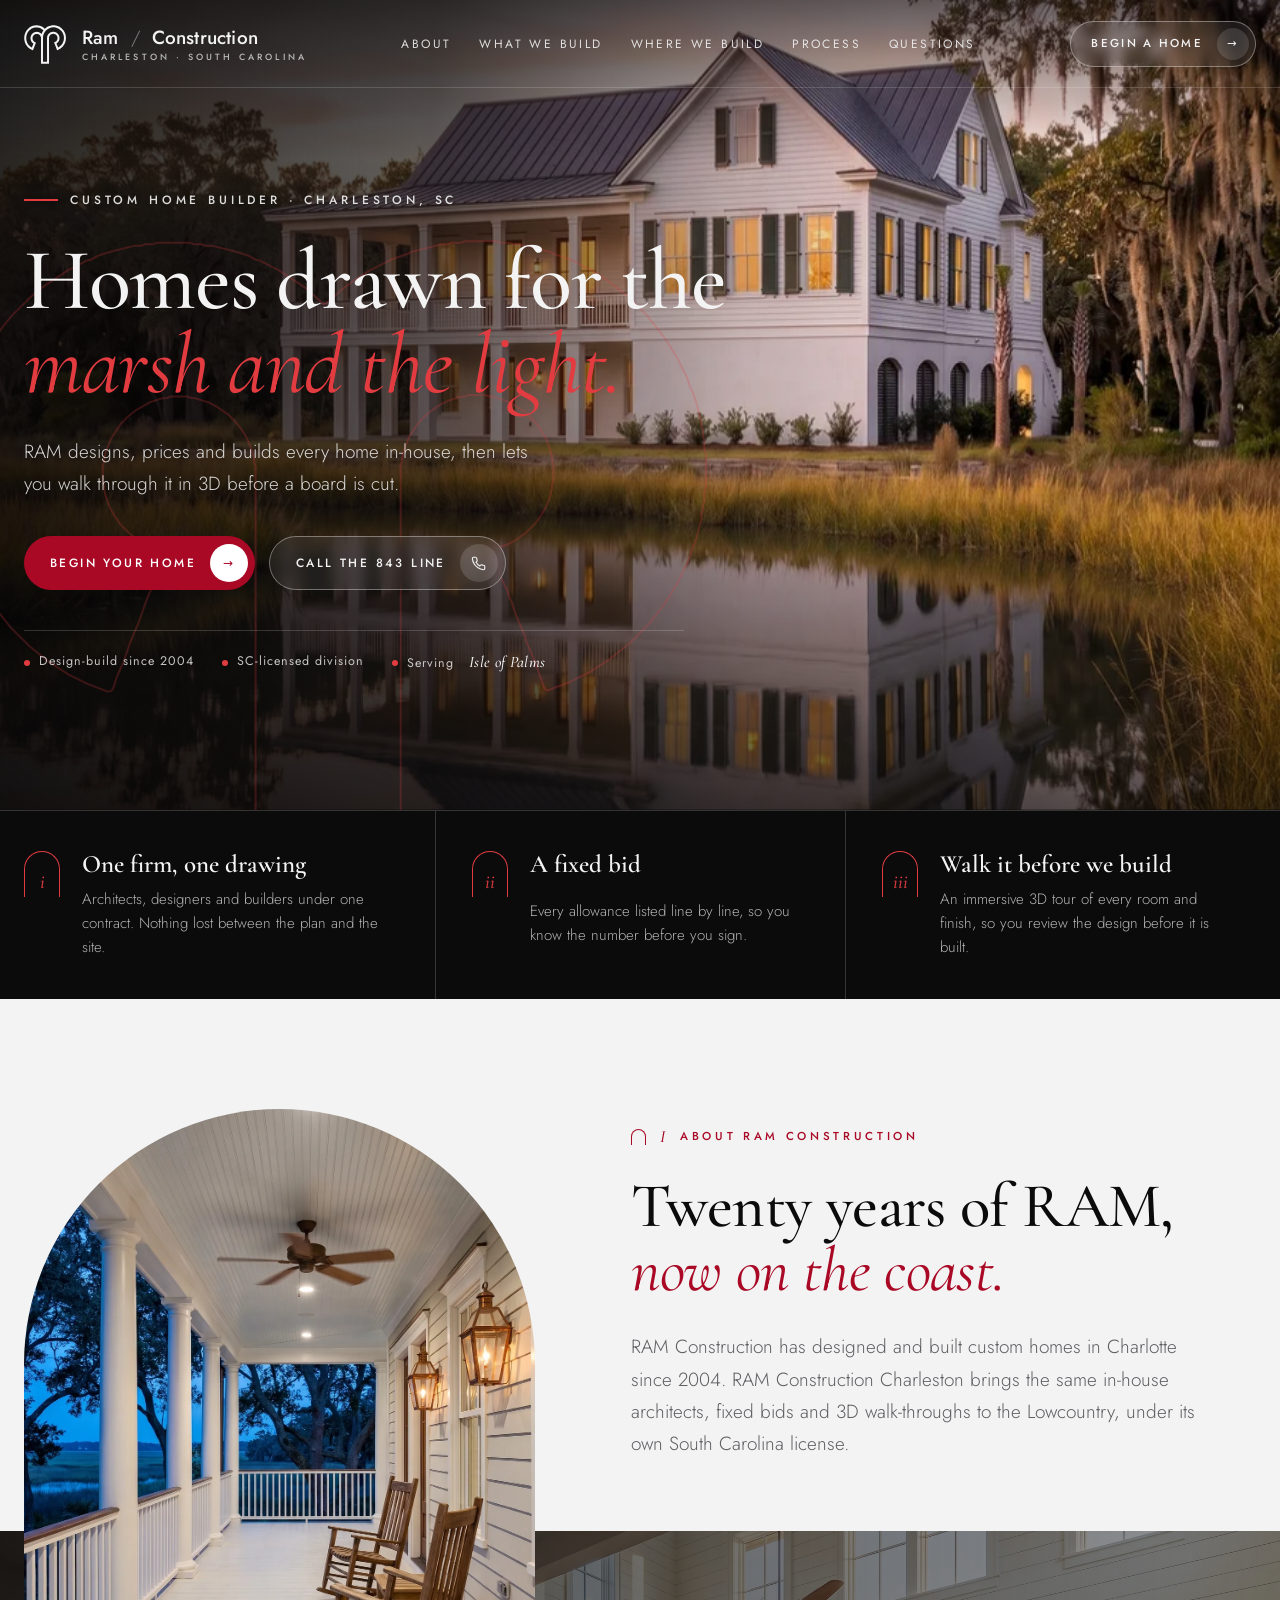
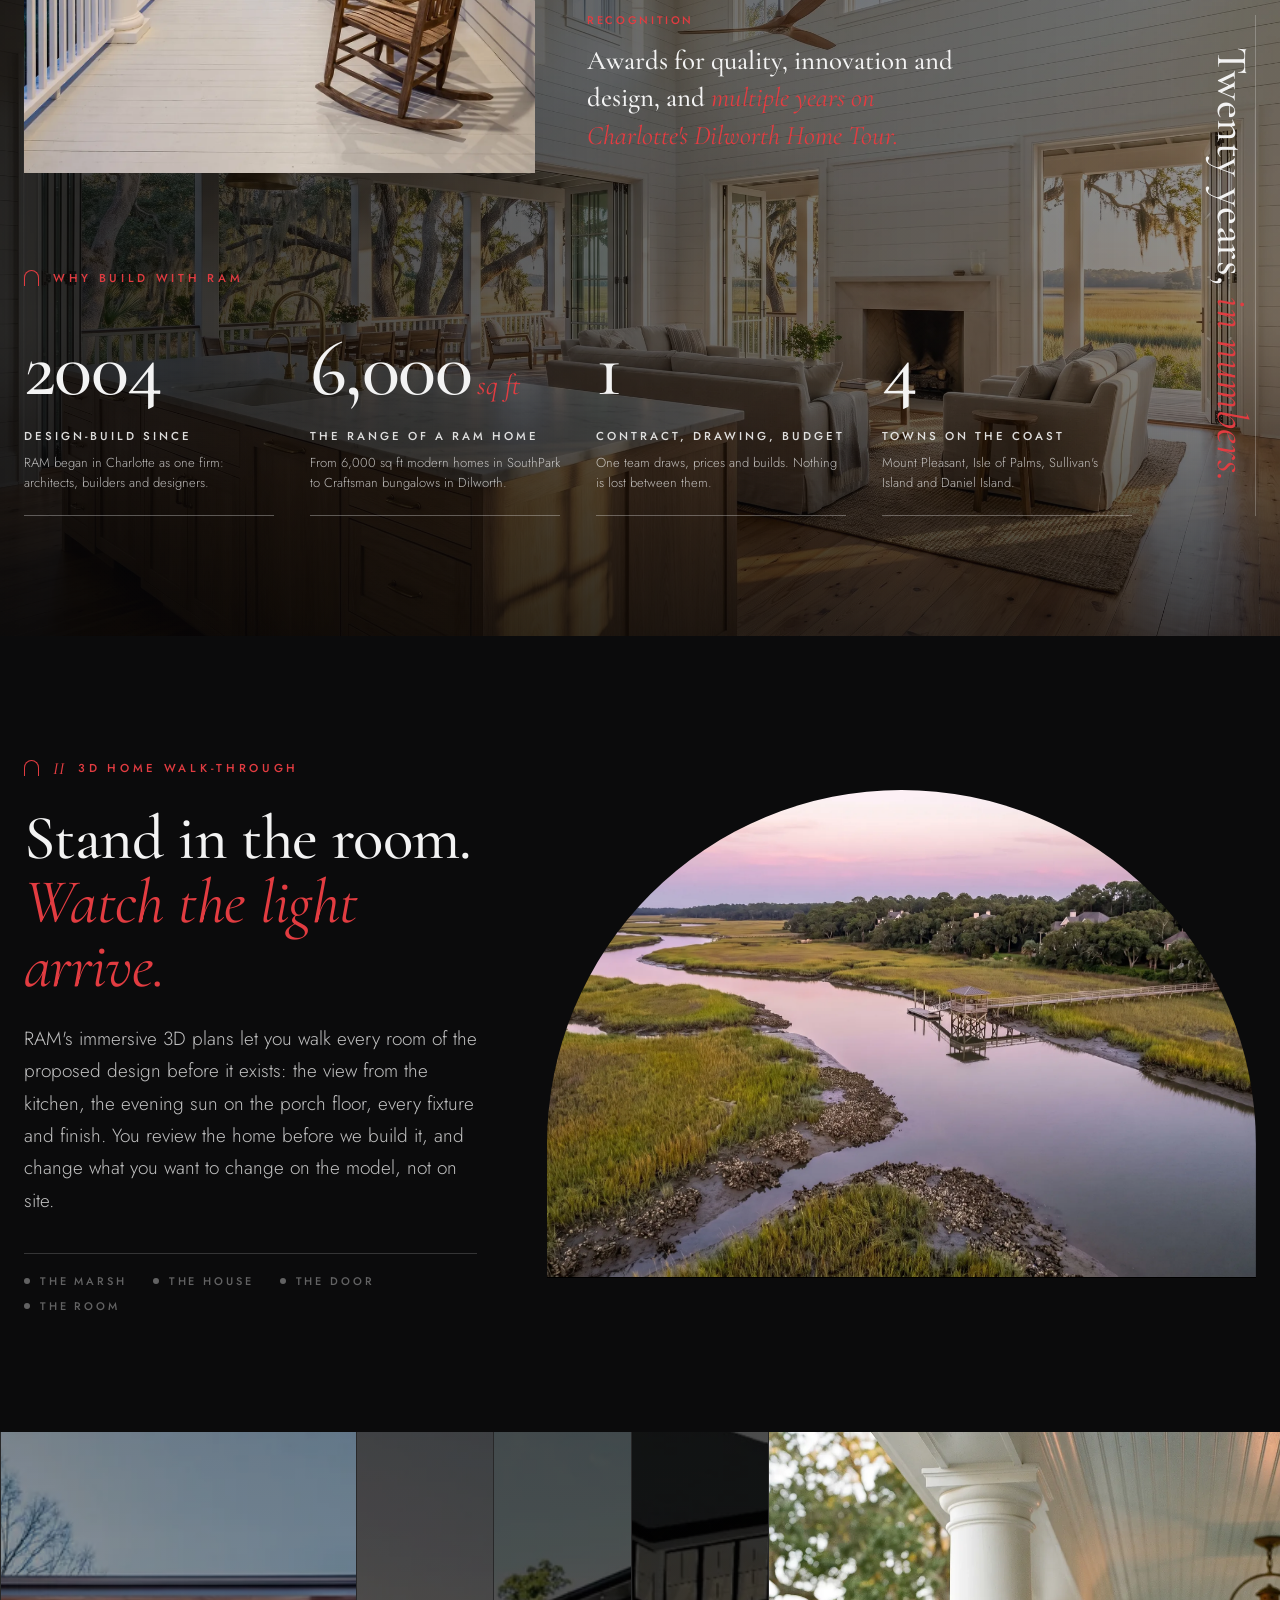
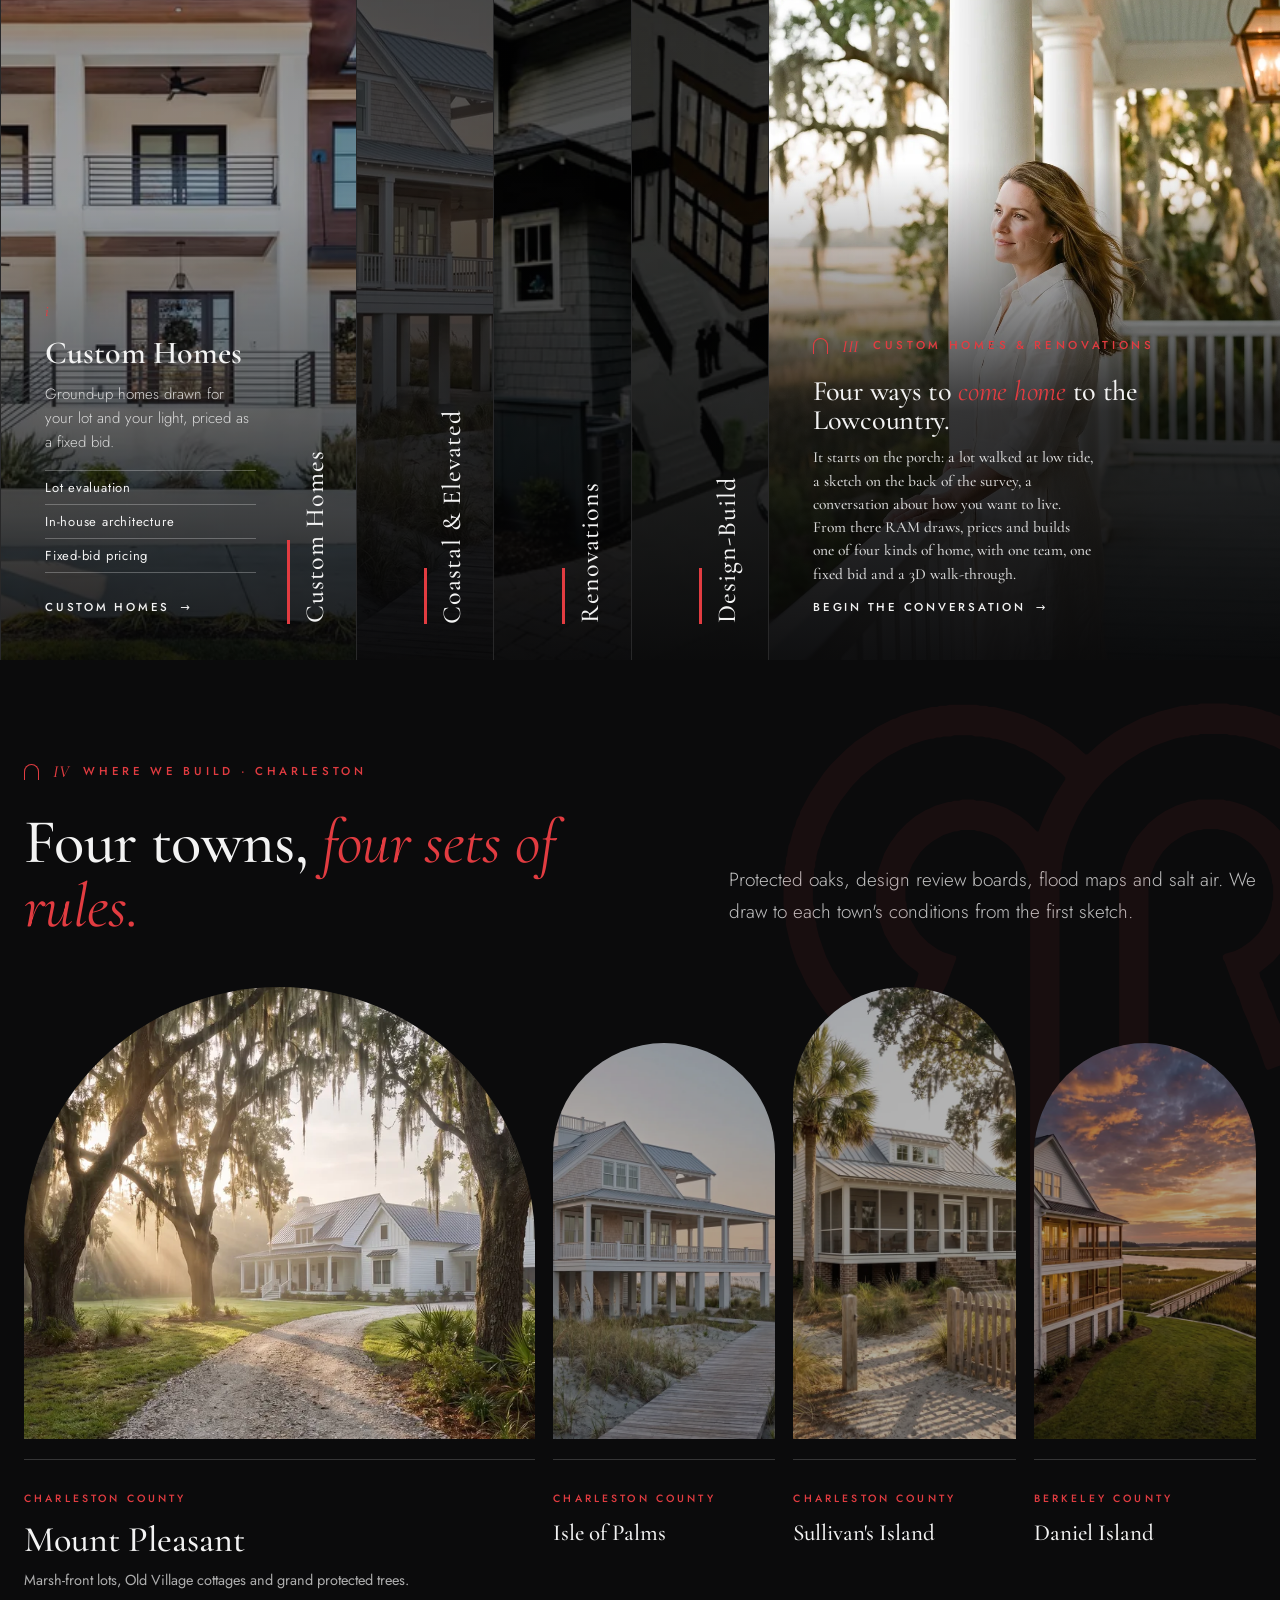
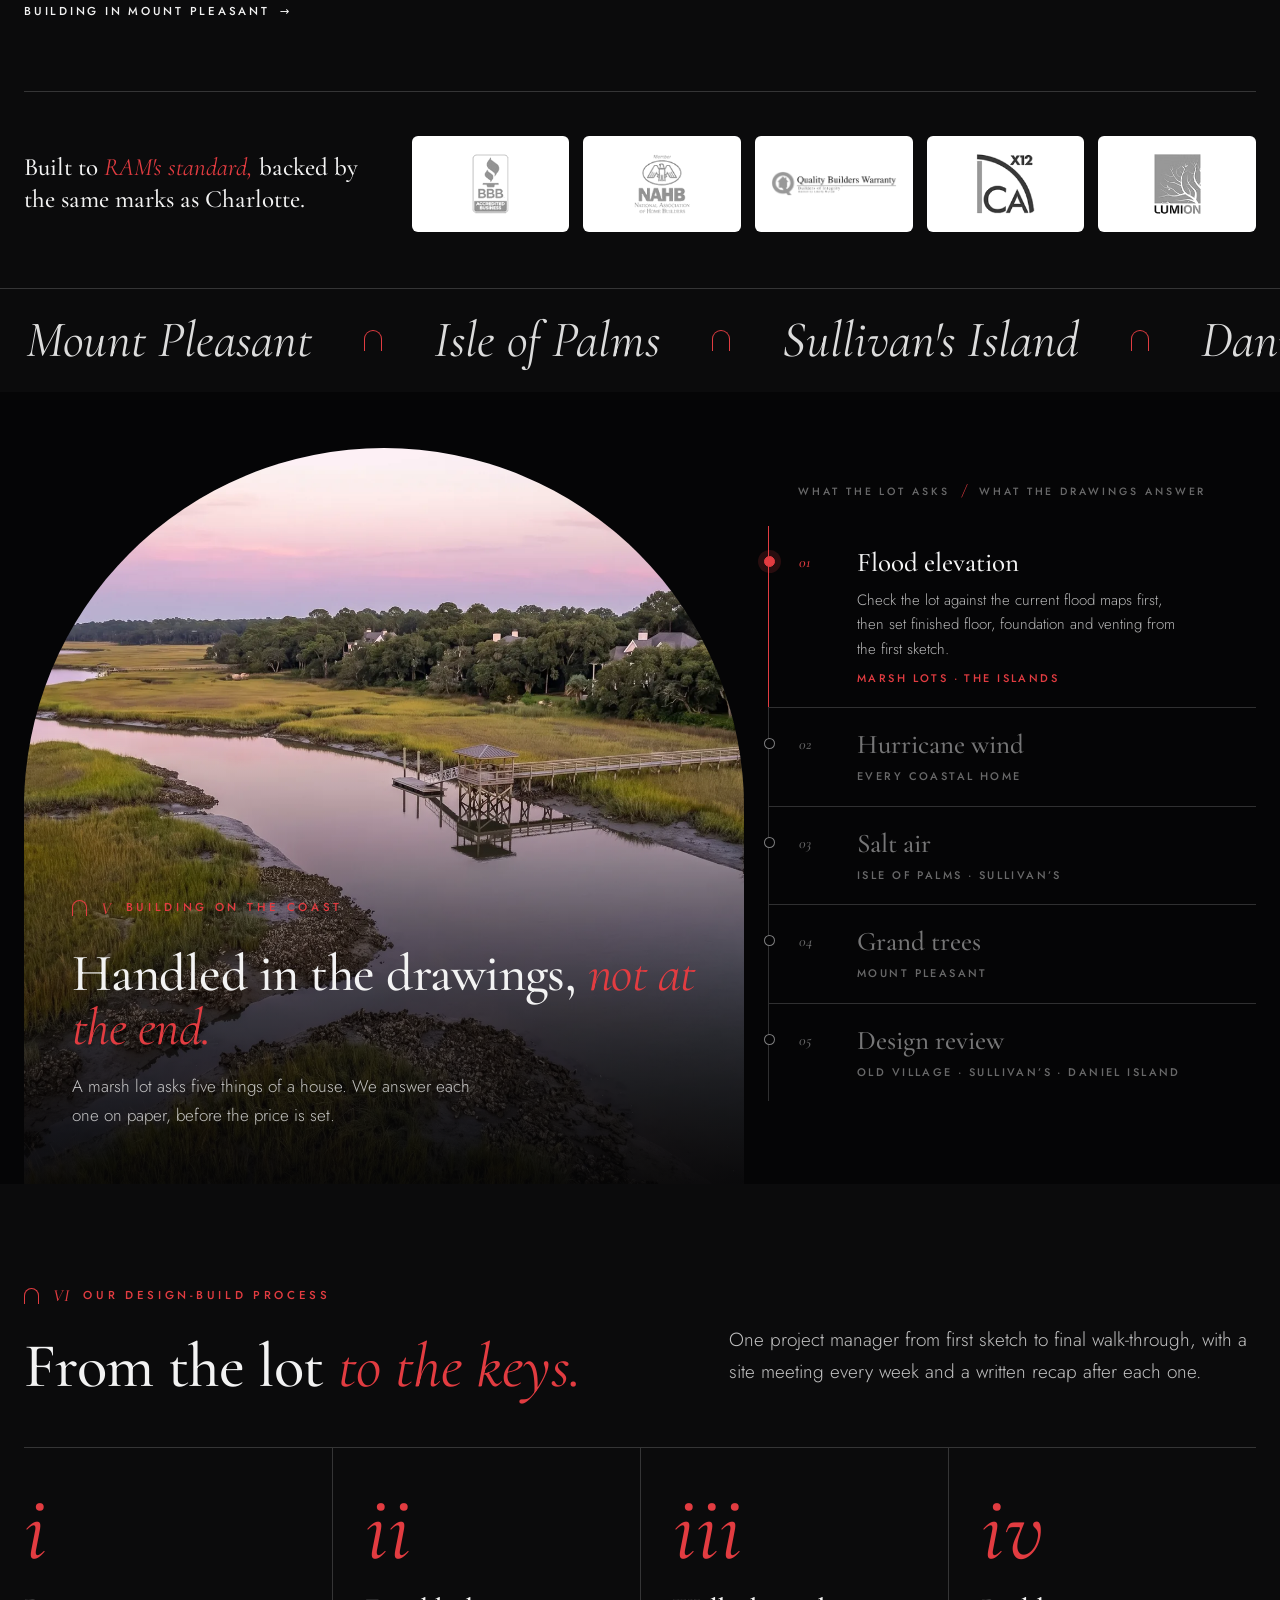
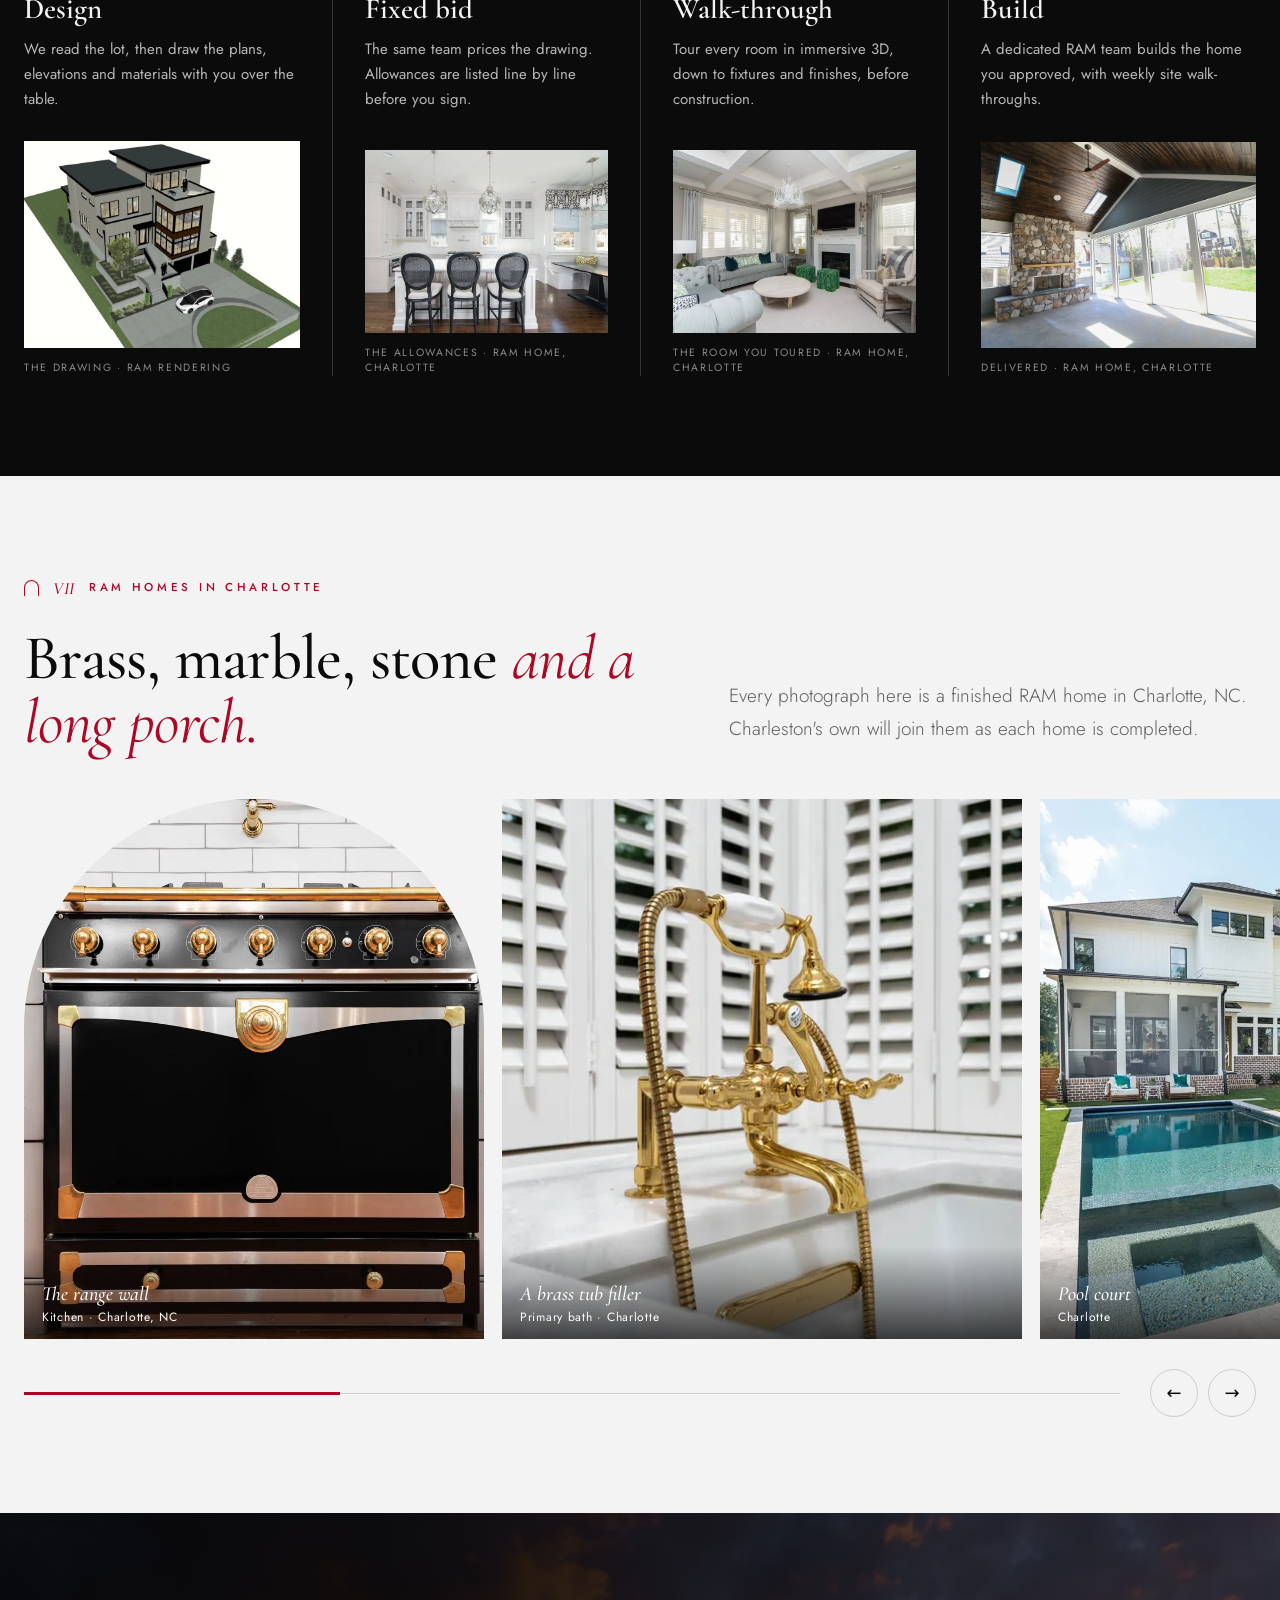
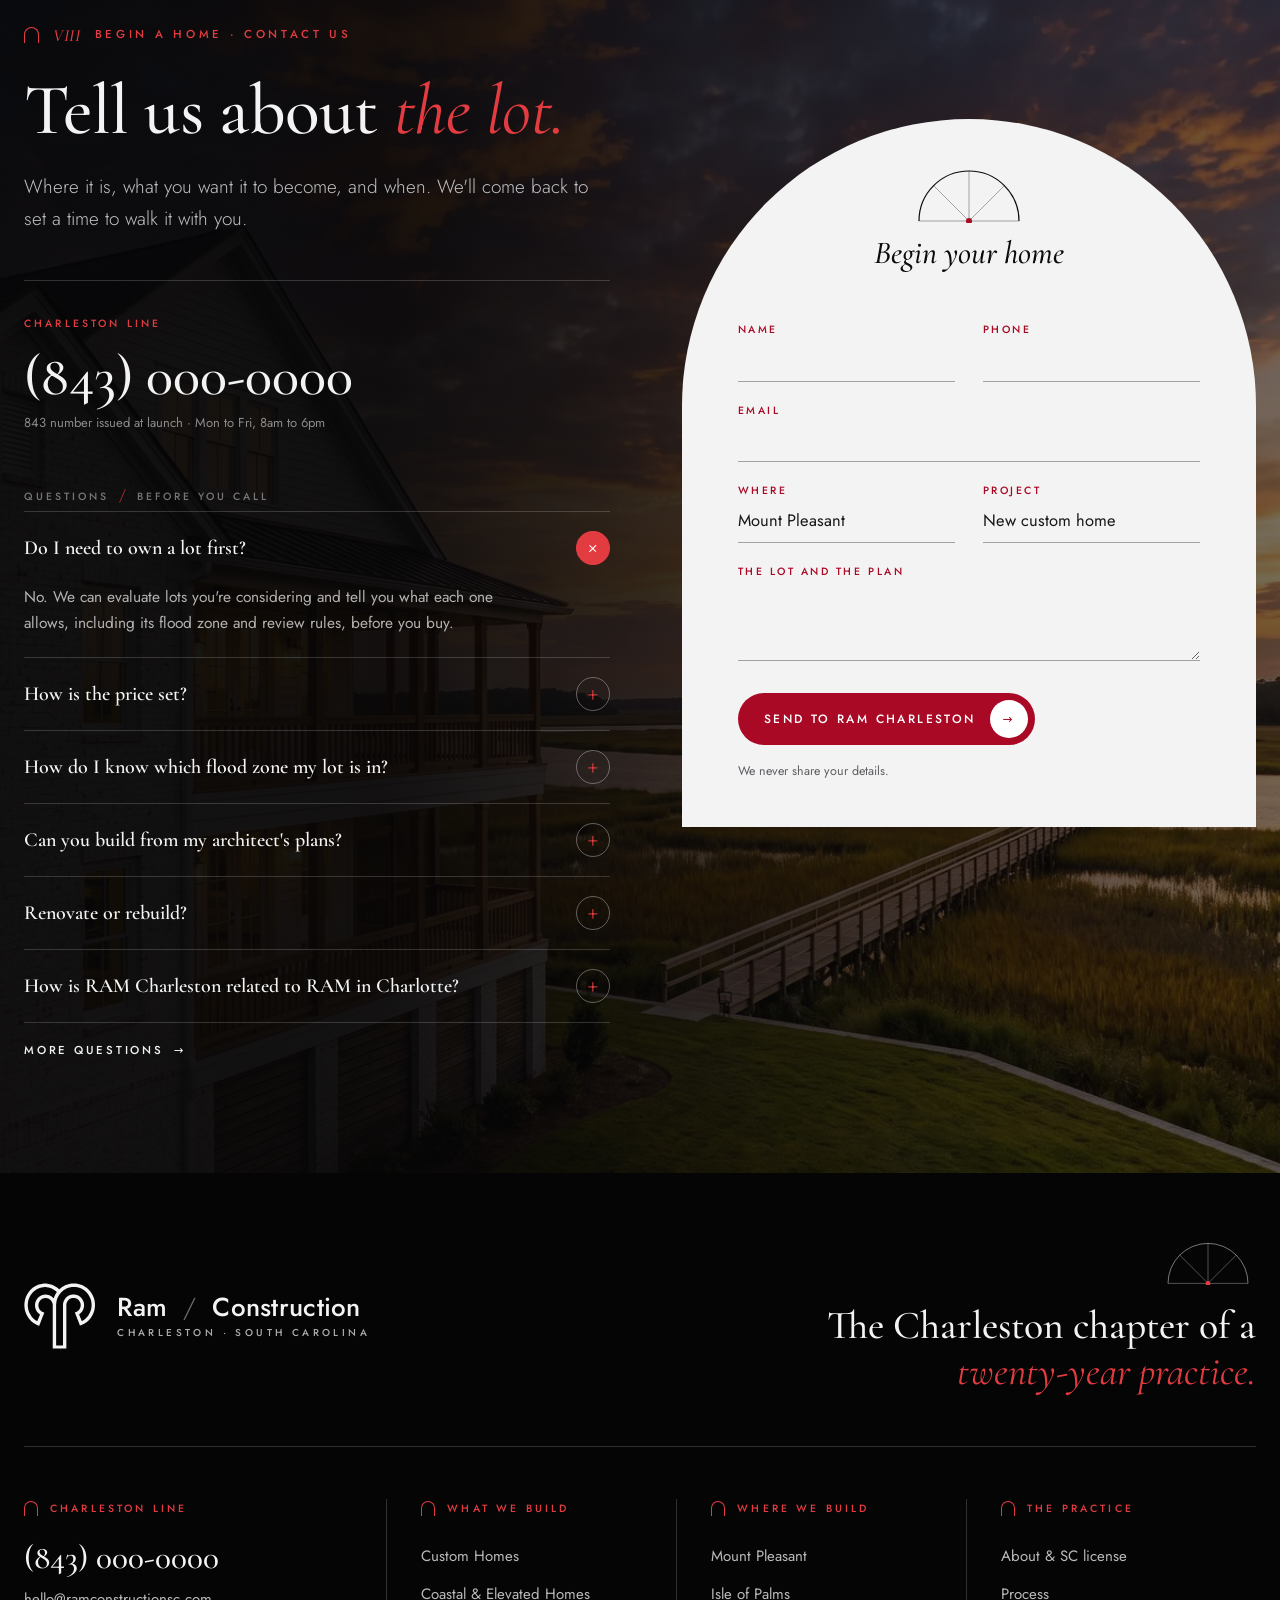
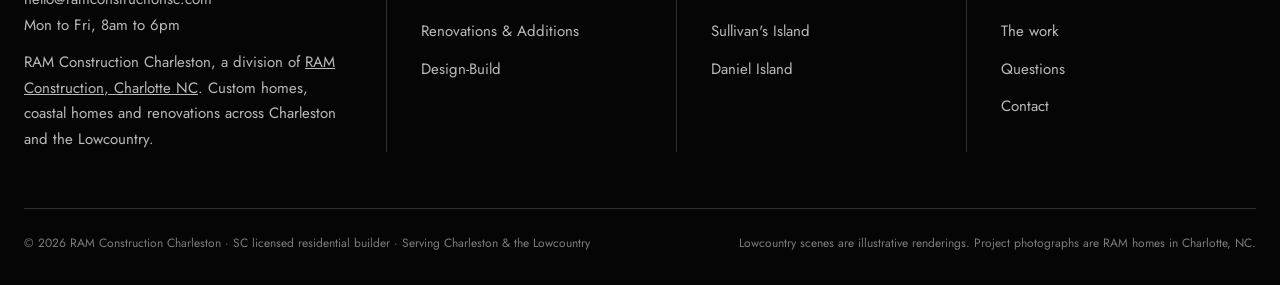
==== commit 93a47ac7: "Pass 16: composite headings, promise wording, questions link, sync tooling Co-Authored-By: Claude Fa" ====
--- a/index.html
+++ b/index.html
@@ -64,10 +64,12 @@
   </div>
   <svg class="hero-horn" viewBox="190 128 528 488" aria-hidden="true"><use href="#horndef"/></svg>
   <div class="hero-in">
-    <p class="kicker">Custom home builder · Charleston, SC</p>
-    <h1>
+    <h1 class="hx">
+      <span class="kicker">Custom home builder · Charleston, SC</span><span class="sr-only">. </span>
+      <span class="display">
       <span class="w" style="animation-delay:.15s">Homes</span> <span class="w" style="animation-delay:.25s">drawn</span> <span class="w" style="animation-delay:.35s">for</span> <span class="w" style="animation-delay:.45s">the</span><br>
       <em><span class="w" style="animation-delay:.6s">marsh</span> <span class="w" style="animation-delay:.7s">and</span> <span class="w" style="animation-delay:.8s">the</span> <span class="w" style="animation-delay:.9s">light.</span></em>
+      </span>
     </h1>
     <p class="lede rv is-in">RAM designs, prices and builds every home in-house, then lets you walk through it in 3D before a board is cut.</p>
     <div class="hero-cta">
@@ -85,9 +87,9 @@
 <!-- ═════ the ledger, welded to the hero base ═════ -->
 <div class="ledger">
   <div class="wrap ledger-row">
-    <div class="ledger-item rv"><span class="mk">i</span><h3>One firm, one drawing</h3><p>Architects, designers and builders under one contract. Nothing lost between the plan and the site.</p></div>
-    <div class="ledger-item rv d1"><span class="mk">ii</span><h3>A fixed bid</h3><p>Every allowance listed line by line, so you know the number before you sign.</p></div>
-    <div class="ledger-item rv d2"><span class="mk">iii</span><h3>Walk it before we build</h3><p>An immersive 3D tour of every room and finish, exactly as it will be delivered.</p></div>
+    <div class="ledger-item rv"><span class="mk">i</span><p class="lt">One firm, one drawing</p><p>Architects, designers and builders under one contract. Nothing lost between the plan and the site.</p></div>
+    <div class="ledger-item rv d1"><span class="mk">ii</span><p class="lt">A fixed bid</p><p>Every allowance listed line by line, so you know the number before you sign.</p></div>
+    <div class="ledger-item rv d2"><span class="mk">iii</span><p class="lt">Walk it before we build</p><p>An immersive 3D tour of every room and finish, so you review the design before it is built.</p></div>
   </div>
 </div>
 
@@ -97,8 +99,7 @@
     <div class="wrap chapter-grid">
       <figure class="chapter-art rv"><div class="arch"><img src="img/w/charleston-piazza-evening-1200.webp" width="1200" height="1607" loading="lazy" alt="A deep Charleston piazza at dusk with white columns, rocking chairs and copper gas lanterns, live oaks and marsh beyond"></div></figure>
       <div class="chapter-copy rv d1">
-        <span class="eyebrow"><i>I</i> The Charleston chapter</span>
-        <h2 class="h2">Twenty years of RAM, <em>now on the coast.</em></h2>
+        <h2 class="hx"><span class="eyebrow"><i aria-hidden="true">I</i> About RAM Construction</span><span class="sr-only">. </span><span class="h2">Twenty years of RAM, <em>now on the coast.</em></span></h2>
         <p class="lede">RAM Construction has designed and built custom homes in Charlotte since 2004. RAM Construction Charleston brings the same in-house architects, fixed bids and 3D walk-throughs to the Lowcountry, under its own South Carolina license.</p>
       </div>
     </div>
@@ -125,9 +126,8 @@
 <section class="window on-dark" id="walk">
   <div class="wrap window-grid">
     <div class="rv">
-      <span class="eyebrow"><i>II</i> Before a board is cut</span>
-      <h2 class="h2">Stand in the room. <em>Watch the light arrive.</em></h2>
-      <p class="lede">RAM's immersive 3D plans let you walk every room of your home exactly as you would in life: the view from the kitchen, the evening sun on the porch floor, every fixture and finish. You approve the home you have already walked through, and we build that home.</p>
+      <h2 class="hx"><span class="eyebrow"><i aria-hidden="true">II</i> 3D home walk-through</span><span class="sr-only">. </span><span class="h2">Stand in the room. <em>Watch the light arrive.</em></span></h2>
+      <p class="lede">RAM's immersive 3D plans let you walk every room of the proposed design before it exists: the view from the kitchen, the evening sun on the porch floor, every fixture and finish. You review the home before we build it, and change what you want to change on the model, not on site.</p>
       <ol class="beats" aria-hidden="true"><li>The marsh</li><li>The house</li><li>The door</li><li>The room</li></ol>
     </div>
     <figure class="pane rv d1">
@@ -147,6 +147,14 @@
 <!-- ═════ services · the arcade ═════ -->
 <section class="services" id="services">
     <div class="svc-acc" id="svc" aria-label="What we build">
+      <figure class="svc-face">
+        <img src="img/w/porch-portrait-woman-golden-hour-1200.webp" width="1200" height="1607" loading="lazy" alt="Illustrative: a woman on the deep piazza of a Lowcountry home at golden hour, one hand on the white railing, looking out to the live oaks and the marsh">
+        <figcaption>
+          <h2 class="hx"><span class="eyebrow"><i aria-hidden="true">III</i> Custom homes &amp; renovations</span><span class="sr-only">. </span><span class="h2">Four ways to <em>come home</em> to the Lowcountry.</span></h2>
+          <p>It starts on the porch: a lot walked at low tide, a sketch on the back of the survey, a conversation about how you want to live. From there RAM draws, prices and builds one of four kinds of home, with one team, one fixed bid and a 3D walk-through.</p>
+          <a class="more" href="#door">Begin the conversation <span>&rarr;</span></a>
+        </figcaption>
+      </figure>
       <a class="svc-pane is-open" href="#door">
         <img src="img/w/ram-two-storey-porches-800.webp" width="800" height="569" loading="lazy" alt="A RAM custom home with two storeys of deep covered porches and black steel railings">
         <span class="svc-tag" aria-hidden="true"><b>Custom Homes</b></span>
@@ -167,15 +175,6 @@
         <span class="svc-tag" aria-hidden="true"><b>Design-Build</b></span>
         <div class="svc-body"><span class="n">iv</span><h3>Design-Build</h3><p>One firm, one contract, one drawing and one budget, from the first sketch to the keys.</p><ul><li>One contract</li><li>One accountable team</li><li>3D walk-through</li></ul><span class="more">Design-build <span>&rarr;</span></span></div>
       </a>
-      <figure class="svc-face">
-        <img src="img/w/porch-portrait-woman-golden-hour-1200.webp" width="1200" height="1607" loading="lazy" alt="Illustrative: a woman on the deep piazza of a Lowcountry home at golden hour, one hand on the white railing, looking out to the live oaks and the marsh">
-        <figcaption>
-          <span class="eyebrow"><i>III</i> What we build</span>
-          <h2 class="h2">Four ways to <em>come home</em> to the Lowcountry.</h2>
-          <p>It starts on the porch: a lot walked at low tide, a sketch on the back of the survey, a conversation about how you want to live. From there RAM draws, prices and builds one of four kinds of home, with one team, one fixed bid and a 3D walk-through.</p>
-          <a class="more" href="#door">Begin the conversation <span>&rarr;</span></a>
-        </figcaption>
-      </figure>
     </div>
 </section>
 
@@ -184,7 +183,7 @@
   <svg class="watermark" viewBox="190 128 528 488" aria-hidden="true"><use href="#glyphdef"/></svg>
   <div class="wrap">
     <div class="sec-head">
-      <div class="rv"><span class="eyebrow"><i>IV</i> Where we build</span><h2 class="h2">Four towns, <em>four sets of rules.</em></h2></div>
+      <h2 class="hx rv"><span class="eyebrow"><i aria-hidden="true">IV</i> Where we build · Charleston</span><span class="sr-only">. </span><span class="h2">Four towns, <em>four sets of rules.</em></span></h2>
       <p class="lede rv d1">Protected oaks, design review boards, flood maps and salt air. We draw to each town's conditions from the first sketch.</p>
     </div>
     <div class="colonnade acc" id="acc">
@@ -219,8 +218,7 @@
     <div class="coast-ph"><img src="img/w/coast-house-between-live-oaks-1600.webp" srcset="img/w/coast-house-between-live-oaks-800.webp 800w, img/w/coast-house-between-live-oaks-1600.webp 1600w" sizes="(max-width:860px) 100vw, 60vw" width="1600" loading="lazy" style="object-position:50% 58%" alt="A white custom home sited between two grand live oaks, their limbs reaching over the roof"></div>
     <div class="coast-ph"><img src="img/w/drafting-table-lowcountry-drawings-1600.webp" srcset="img/w/drafting-table-lowcountry-drawings-800.webp 800w, img/w/drafting-table-lowcountry-drawings-1600.webp 1600w" sizes="(max-width:860px) 100vw, 60vw" width="1600" loading="lazy" style="object-position:50% 56%" alt="Architectural drawings of a Lowcountry home with a basswood model on a walnut drafting table"></div>
     <div class="coast-head rv">
-      <span class="eyebrow"><i>V</i> Building on the coast</span>
-      <h2 class="h2">Handled in the drawings, <em>not at the end.</em></h2>
+      <h2 class="hx"><span class="eyebrow"><i aria-hidden="true">V</i> Building on the coast</span><span class="sr-only">. </span><span class="h2">Handled in the drawings, <em>not at the end.</em></span></h2>
       <p class="lede">A marsh lot asks five things of a house. We answer each one on paper, before the price is set.</p>
     </div>
   </div>
@@ -275,14 +273,14 @@
 <section class="process on-dark" id="process">
   <div class="wrap">
     <div class="sec-head">
-      <div class="rv"><span class="eyebrow"><i>VI</i> How a RAM home happens</span><h2 class="h2">From the lot <em>to the keys.</em></h2></div>
+      <h2 class="hx rv"><span class="eyebrow"><i aria-hidden="true">VI</i> Our design-build process</span><span class="sr-only">. </span><span class="h2">From the lot <em>to the keys.</em></span></h2>
       <p class="lede rv d1">One project manager from first sketch to final walk-through, with a site meeting every week and a written recap after each one.</p>
     </div>
     <div class="steps">
       <div class="stepc rv"><span class="num">i</span><h3>Design</h3><p>We read the lot, then draw the plans, elevations and materials with you over the table.</p><figure><img src="img/w/ram-3d-rendering-modern-800.webp" width="800" height="600" loading="lazy" alt="RAM 3D design rendering of a modern home"><figcaption>The drawing · RAM rendering</figcaption></figure></div>
       <div class="stepc rv d1"><span class="num">ii</span><h3>Fixed bid</h3><p>The same team prices the drawing. Allowances are listed line by line before you sign.</p><figure><img src="img/w/ram-kitchen-island-lanterns-800.webp" width="800" height="567" loading="lazy" alt="RAM kitchen with a marble island and iron lanterns"><figcaption>The allowances · RAM home, Charlotte</figcaption></figure></div>
       <div class="stepc rv d2"><span class="num">iii</span><h3>Walk-through</h3><p>Tour every room in immersive 3D, down to fixtures and finishes, before construction.</p><figure><img src="img/w/ram-coffered-living-room-800.webp" width="800" height="534" loading="lazy" alt="Finished RAM living room with a coffered ceiling and fireplace"><figcaption>The room you toured · RAM home, Charlotte</figcaption></figure></div>
-      <div class="stepc rv d3"><span class="num">iv</span><h3>Build</h3><p>A dedicated RAM team builds exactly what you approved, with weekly site walk-throughs.</p><figure><img src="img/w/ram-stone-fireplace-pavilion-800.webp" width="800" height="533" loading="lazy" alt="Stone fireplace in a RAM outdoor pavilion with a wood ceiling"><figcaption>Delivered · RAM home, Charlotte</figcaption></figure></div>
+      <div class="stepc rv d3"><span class="num">iv</span><h3>Build</h3><p>A dedicated RAM team builds the home you approved, with weekly site walk-throughs.</p><figure><img src="img/w/ram-stone-fireplace-pavilion-800.webp" width="800" height="533" loading="lazy" alt="Stone fireplace in a RAM outdoor pavilion with a wood ceiling"><figcaption>Delivered · RAM home, Charlotte</figcaption></figure></div>
     </div>
   </div>
 </section>
@@ -291,7 +289,7 @@
 <section class="work" id="work">
   <div class="wrap">
     <div class="sec-head">
-      <div class="rv"><span class="eyebrow"><i>VII</i> The work, up close</span><h2 class="h2">Brass, marble, stone <em>and a long porch.</em></h2></div>
+      <h2 class="hx rv"><span class="eyebrow"><i aria-hidden="true">VII</i> RAM homes in Charlotte</span><span class="sr-only">. </span><span class="h2">Brass, marble, stone <em>and a long porch.</em></span></h2>
       <p class="lede rv d1">Every photograph here is a finished RAM home in Charlotte, NC. Charleston's own will join them as each home is completed.</p>
     </div>
     <div class="slider">
@@ -315,9 +313,8 @@
   <div class="door-bg"><img src="img/w/daniel-island-waterfront-home-1200.webp" width="1200" height="1607" loading="lazy" alt=""></div>
   <div class="wrap door-grid">
     <div class="rv">
-      <span class="eyebrow"><i>VIII</i> Begin a home</span>
-      <h2 class="h2">Tell us about <em>the lot.</em></h2>
-      <p class="lede">Where it is, what you want it to become, and when. We'll come back within one business day to set a time to walk it with you.</p>
+      <h2 class="hx"><span class="eyebrow"><i aria-hidden="true">VIII</i> Begin a home · contact us</span><span class="sr-only">. </span><span class="h2">Tell us about <em>the lot.</em></span></h2>
+      <p class="lede">Where it is, what you want it to become, and when. We'll come back to set a time to walk it with you.</p>
       <div class="phone"><small>Charleston line</small><a href="tel:+18430000000">(843) 000-0000</a><span>843 number issued at launch · Mon to Fri, 8am to 6pm</span></div>
       <div class="faq" id="faq">
         <p class="faq-lab">Questions <i>/</i> before you call</p>
@@ -329,6 +326,7 @@
         <details><summary>Renovate or rebuild?</summary><div class="ans">It depends on the structure, the flood elevation and what you want the home to become. We assess the house and give you an honest answer on both paths.</div></details>
         <details><summary>How is RAM Charleston related to RAM in Charlotte?</summary><div class="ans">RAM Construction Charleston is a division of RAM Construction, the Charlotte design-build firm founded in 2004, with its own South Carolina license. Same team approach, same standards.</div></details>
       </div>
+        <a class="more" href="faq.html">More questions <span>&rarr;</span></a>
       </div>
     </div>
     <form class="form rv d2" action="#" onsubmit="return false">
--- a/css/charleston.css
+++ b/css/charleston.css
@@ -87,6 +87,12 @@
 .hdr.is-solid .btn-glass{background:var(--red);color:#fff;border-color:var(--red)}
 .hdr.is-solid .btn-glass .disc{background:#fff;color:var(--red)}
 .hdr-m{display:none}
+
+/* ── composite headings: the small descriptive label and the display line share one H1/H2 ── */
+.hx{margin:0;font:inherit;letter-spacing:normal;color:inherit}
+.hx .h2,.hero .display{display:block}
+.sr-only{position:absolute;width:1px;height:1px;padding:0;margin:-1px;overflow:hidden;clip:rect(0 0 0 0);white-space:nowrap;border:0}
+.faq .more{margin-top:22px}
 
 /* ── hero ────────────────────────────────────────────────────────────── */
 .hero{position:relative;min-height:max(90vh,720px);display:flex;align-items:flex-end;color:var(--alabaster);overflow:hidden;background:var(--black-night)}
@@ -124,7 +130,7 @@
 .ledger-item{padding:40px 40px 40px 36px;display:grid;grid-template-columns:auto 1fr;gap:8px 22px;border-left:1px solid var(--rule-lt)}
 .ledger-item:first-child{border-left:0;padding-left:0}
 .ledger-item .mk{grid-row:span 2;width:36px;height:46px;border:1px solid var(--amber);border-bottom:0;border-radius:var(--arch);display:grid;place-items:end center;padding-bottom:6px;font:italic 500 19px/1 var(--serif);color:var(--amber)}
-.ledger-item h3{font:600 25px/1.1 var(--serif);color:var(--alabaster)}
+.ledger-item .lt{font:600 25px/1.1 var(--serif);color:var(--alabaster)}
 .ledger-item p{font:300 15px/1.6 var(--sans);color:rgba(243,243,243,.72)}
 
 /* ── the chapter: the piazza hangs from the alabaster into the open-room band ── */
@@ -180,7 +186,7 @@
 .svc-body ul{list-style:none;border-top:1px solid rgba(243,243,243,.28);margin-bottom:18px}
 .svc-body li{font:400 13px/1 var(--sans);letter-spacing:.06em;padding:10px 0;border-bottom:1px solid rgba(243,243,243,.28)}
 .svc-body .more{color:var(--alabaster)}
-.svc-face{position:relative;flex:0 0 40%;margin:0;overflow:hidden;color:var(--alabaster);border-left:1px solid rgba(243,243,243,.12)}
+.svc-face{position:relative;order:2;flex:0 0 40%;margin:0;overflow:hidden;color:var(--alabaster);border-left:1px solid rgba(243,243,243,.12)}
 .svc-face>img{position:absolute;inset:0;width:100%;height:100%;object-fit:cover;object-position:50% 0%}
 .svc-face::after{content:"";position:absolute;inset:0;background:linear-gradient(0deg,rgba(5,5,6,.95) 0%,rgba(5,5,6,.8) 30%,rgba(5,5,6,.35) 46%,rgba(5,5,6,0) 60%)}
 .svc-face figcaption{position:absolute;left:44px;right:44px;bottom:40px;z-index:2}
